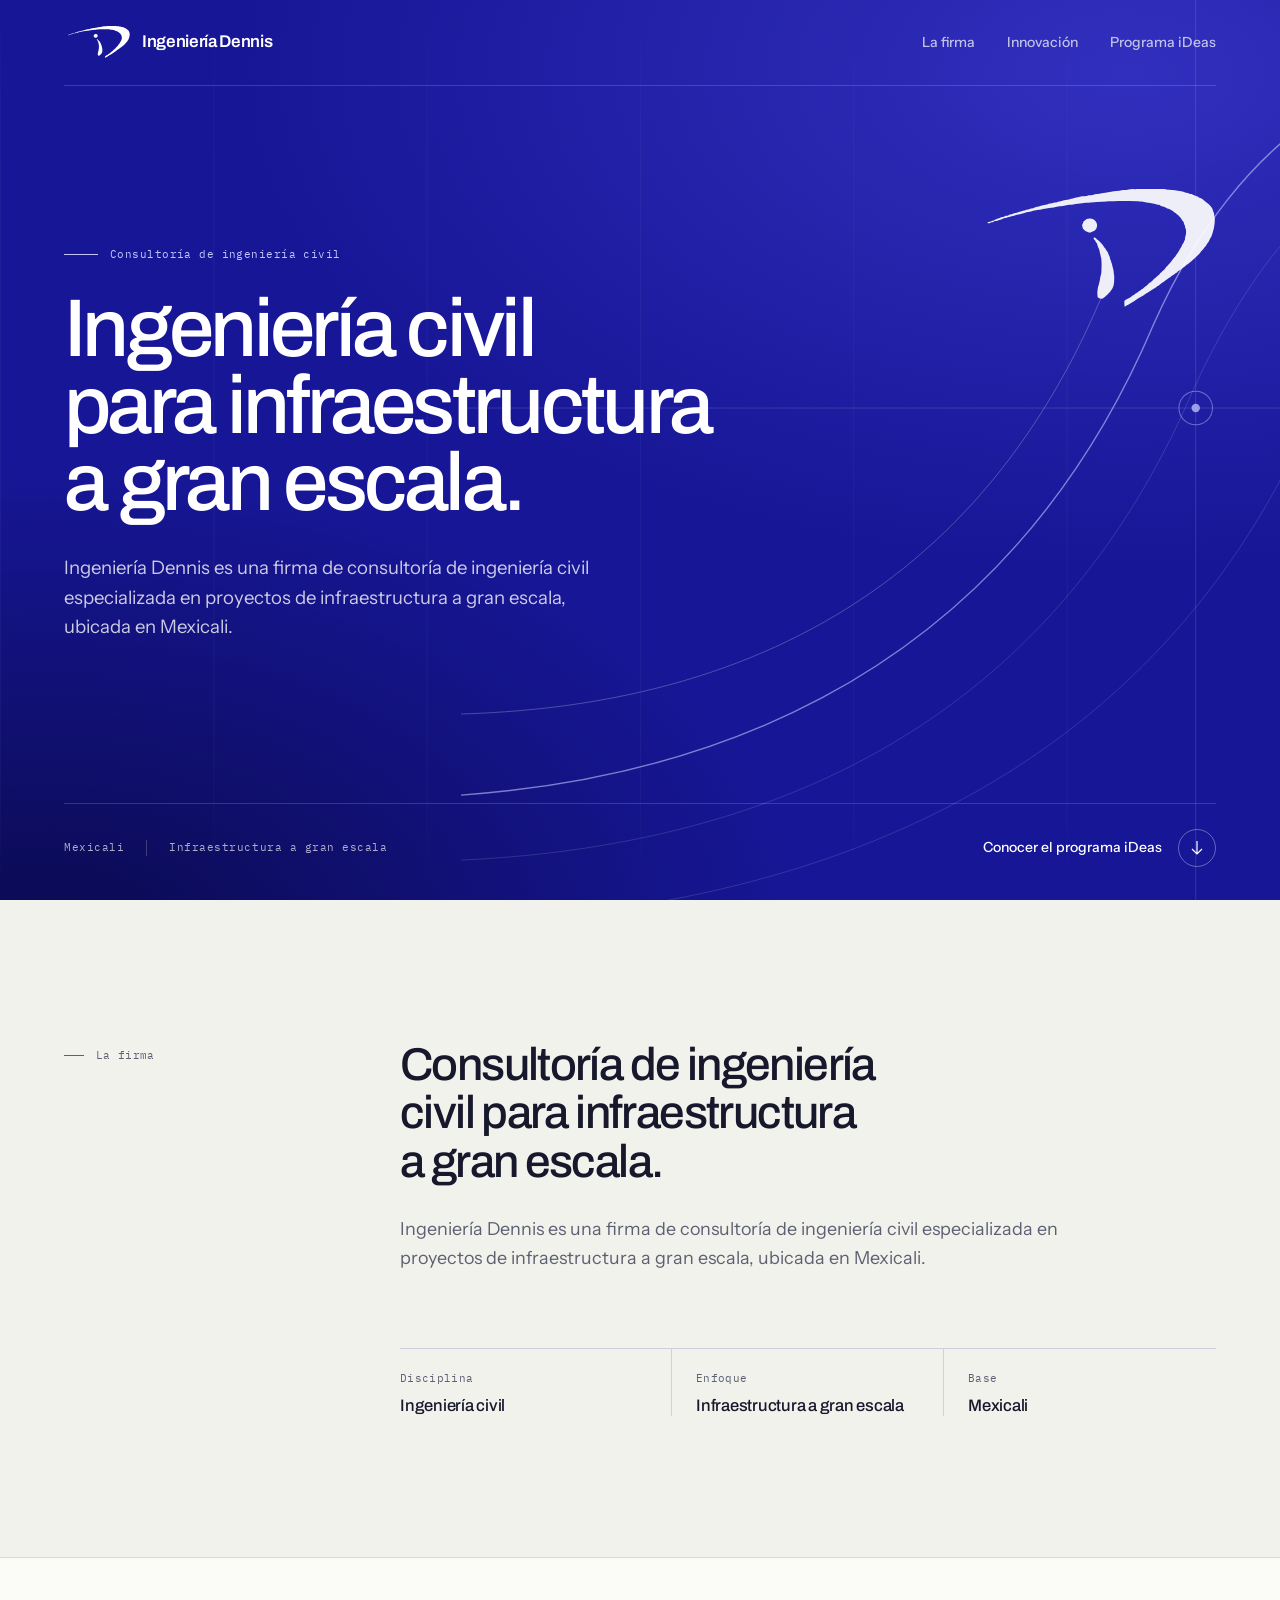
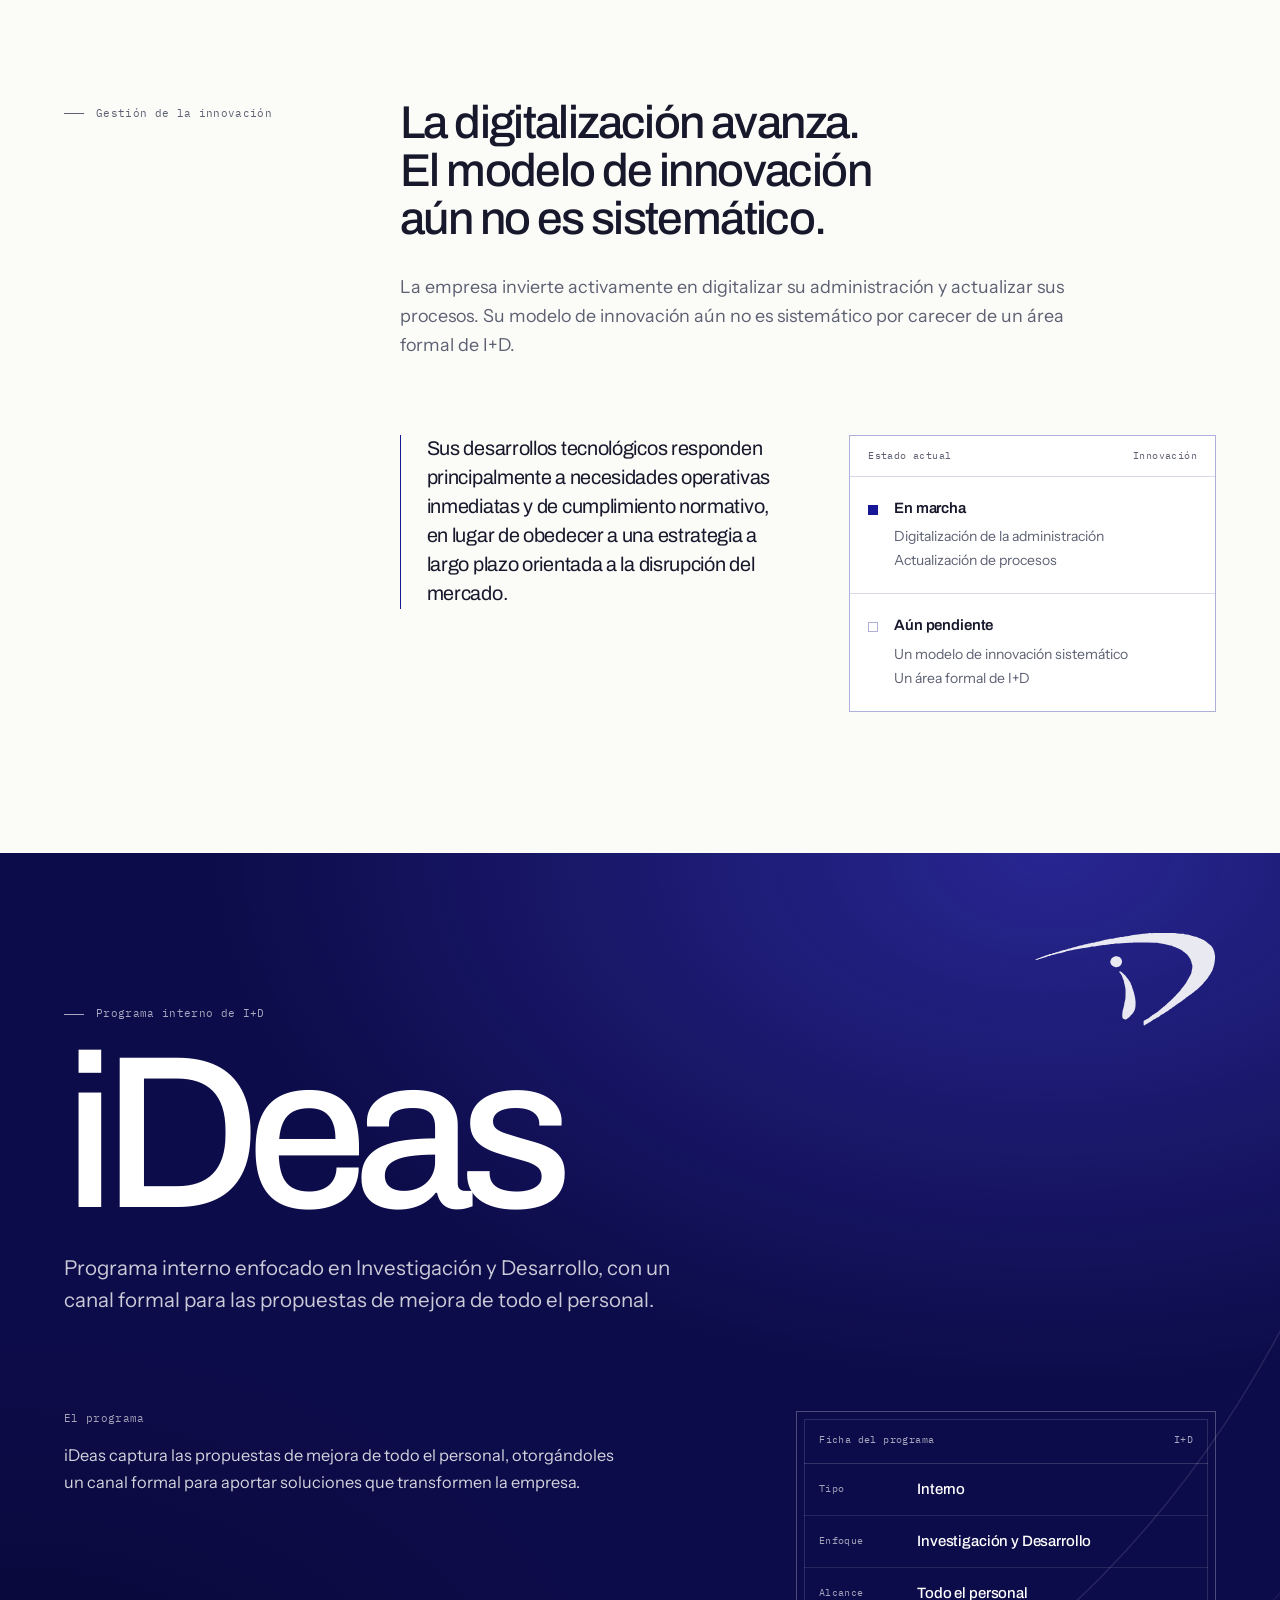
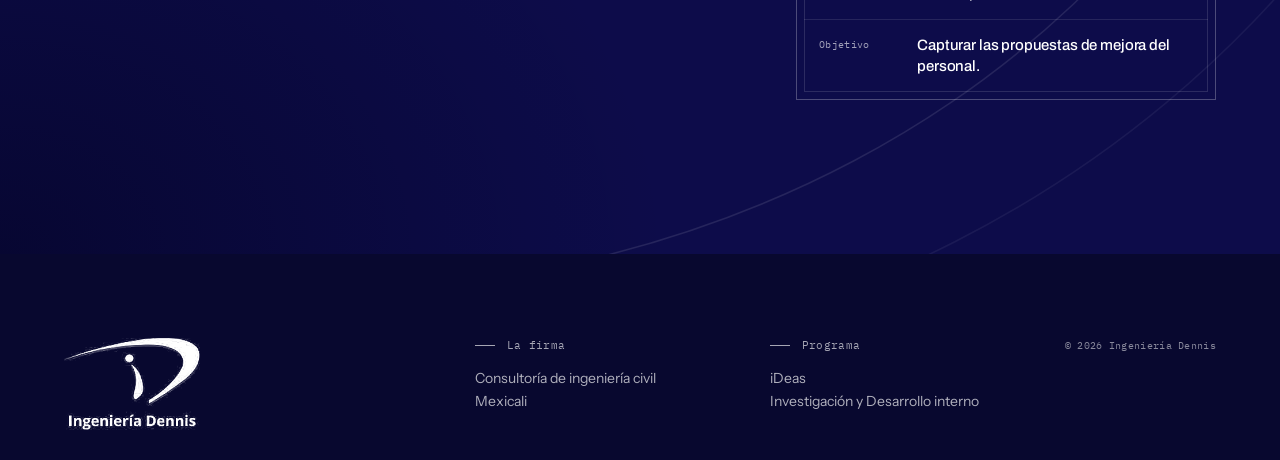
==== index.html @ c1231991 "Añadir metadatos para iOS y vista previa social" ====
<!DOCTYPE html>
<html lang="es" class="no-js">
<head>
  <meta charset="UTF-8">
  <meta name="viewport" content="width=device-width, initial-scale=1">
  <title>Ingeniería Dennis — Gestión de la innovación | Programa iDeas</title>
  <meta name="description" content="Ingeniería Dennis, firma de consultoría de ingeniería civil especializada en proyectos de infraestructura a gran escala en Mexicali. Conoce su diagnóstico de innovación y el programa interno de I+D iDeas.">
  <meta name="theme-color" content="#171696">
  <meta name="color-scheme" content="light">
  <meta name="apple-mobile-web-app-capable" content="yes">
  <meta name="apple-mobile-web-app-status-bar-style" content="default">
  <meta name="apple-mobile-web-app-title" content="Dennis iDeas">

  <link rel="manifest" href="manifest.webmanifest">
  <link rel="icon" href="favicon.ico" sizes="any">
  <link rel="icon" type="image/png" sizes="64x64" href="assets/favicon-64.png">
  <link rel="apple-touch-icon" href="assets/apple-touch-icon.png">

  <meta property="og:type" content="website">
  <meta property="og:title" content="Ingeniería Dennis — Programa iDeas">
  <meta property="og:description" content="Consultoría de ingeniería civil para infraestructura a gran escala. Un diagnóstico de innovación y el programa interno de I+D iDeas.">
  <meta property="og:image" content="assets/og-image.png">
  <meta property="og:image:width" content="1200">
  <meta property="og:image:height" content="630">
  <meta property="og:image:alt" content="Ingeniería Dennis, programa interno de I+D iDeas">
  <meta property="og:locale" content="es_MX">
  <meta name="twitter:card" content="summary_large_image">
  <meta name="twitter:title" content="Ingeniería Dennis — Programa iDeas">
  <meta name="twitter:description" content="Consultoría de ingeniería civil para infraestructura a gran escala. Un diagnóstico de innovación y el programa interno de I+D iDeas.">
  <meta name="twitter:image" content="assets/og-image.png">
  <meta name="twitter:image:alt" content="Ingeniería Dennis, programa interno de I+D iDeas">

  <link rel="preload" href="assets/fonts/archivo-latin.woff2" as="font" type="font/woff2" crossorigin>
  <link rel="preload" href="assets/fonts/instrument-sans-latin.woff2" as="font" type="font/woff2" crossorigin>
  <link rel="stylesheet" href="css/fonts.css">
  <link rel="stylesheet" href="css/styles.css">
  <script>document.documentElement.classList.remove('no-js');document.documentElement.classList.add('js');</script>
</head>
<body>
  <a class="skip-link" href="#contenido">Saltar al contenido</a>

  <main id="contenido">
    <section class="hero" id="inicio">
      <div class="hero-bg" aria-hidden="true">
        <div class="hero-grid"></div>
        <svg class="hero-arcs" viewBox="0 0 1000 900" fill="none" preserveAspectRatio="xMidYMid slice">
          <path class="arc arc--soft" d="M-140 840C240 860 540 740 690 410C780 200 920 100 1090 140"/>
          <path class="arc arc--soft" d="M-120 900C300 915 640 780 800 440C880 250 1000 170 1140 210"/>
          <path class="arc arc--main" d="M-160 780C230 800 520 660 660 330C740 150 880 50 1050 90"/>
          <path class="arc arc--mid" d="M-100 700C250 720 500 590 620 280"/>
          <line class="arc arc--soft" x1="700" y1="0" x2="700" y2="900"/>
          <line class="arc arc--soft" x1="0" y1="410" x2="1000" y2="410"/>
          <circle class="hero-node" cx="700" cy="410" r="4"/>
          <circle class="hero-node hero-node--ring" cx="700" cy="410" r="16"/>
        </svg>
        <img class="hero-mark" src="assets/logo-mark-white.svg" width="236" height="118" alt="">
      </div>

      <div class="hero-shell">
        <header class="site-header">
          <a class="brand" href="#inicio">
            <img class="brand-mark" src="assets/logo-mark-white.svg" width="236" height="118" alt="">
            <span class="brand-name">Ingeniería Dennis</span>
          </a>
          <nav class="site-nav" aria-label="Navegación principal">
            <a href="#firma">La firma</a>
            <a href="#innovacion">Innovación</a>
            <a href="#ideas">Programa iDeas</a>
          </nav>
        </header>

        <div class="hero-main">
          <div class="hero-copy">
            <p class="kicker">Consultoría de ingeniería civil</p>
            <h1 class="hero-title">
              <span>Ingeniería civil</span>
              <span>para infraestructura</span>
              <span>a gran escala.</span>
            </h1>
            <p class="hero-lead">Ingeniería Dennis es una firma de consultoría de ingeniería civil especializada en proyectos de infraestructura a gran escala, ubicada en Mexicali.</p>
          </div>
        </div>

        <div class="hero-foot">
          <div class="hero-meta">
            <span>Mexicali</span>
            <span>Infraestructura a gran escala</span>
          </div>
          <a class="hero-link" href="#ideas">
            <span>Conocer el programa iDeas</span>
            <span class="hero-link-icon" aria-hidden="true">
              <svg width="14" height="16" viewBox="0 0 14 16" fill="none">
                <path d="M7 1v13M2 9l5 5 5-5" stroke="currentColor" stroke-width="1.2"/>
              </svg>
            </span>
          </a>
        </div>
      </div>
    </section>

    <section class="section section--firma" id="firma">
      <div class="container section-grid">
        <div class="section-rail">
          <p class="label">La firma</p>
        </div>
        <div class="section-content">
          <h2 class="section-title reveal">Consultoría de ingeniería civil para infraestructura a gran escala.</h2>
          <p class="section-lede reveal">Ingeniería Dennis es una firma de consultoría de ingeniería civil especializada en proyectos de infraestructura a gran escala, ubicada en Mexicali.</p>
          <dl class="specs reveal">
            <div class="spec">
              <dt>Disciplina</dt>
              <dd>Ingeniería civil</dd>
            </div>
            <div class="spec">
              <dt>Enfoque</dt>
              <dd>Infraestructura a gran escala</dd>
            </div>
            <div class="spec">
              <dt>Base</dt>
              <dd>Mexicali</dd>
            </div>
          </dl>
        </div>
      </div>
    </section>

    <section class="section section--diagnostico" id="innovacion">
      <div class="container section-grid">
        <div class="section-rail">
          <p class="label">Gestión de la innovación</p>
        </div>
        <div class="section-content">
          <h2 class="section-title section-title--large reveal">La digitalización avanza. El modelo de innovación aún no es sistemático.</h2>
          <p class="section-lede reveal">La empresa invierte activamente en digitalizar su administración y actualizar sus procesos. Su modelo de innovación aún no es sistemático por carecer de un área formal de I+D.</p>

          <div class="diagnosis-grid">
            <div class="diagnosis-copy reveal">
              <p>Sus desarrollos tecnológicos responden principalmente a necesidades operativas inmediatas y de cumplimiento normativo, en lugar de obedecer a una estrategia a largo plazo orientada a la disrupción del mercado.</p>
            </div>

            <div class="status-board reveal">
              <div class="status-head">
                <span>Estado actual</span>
                <span>Innovación</span>
              </div>
              <div class="status-row status-row--active">
                <span class="status-icon" aria-hidden="true"></span>
                <div>
                  <p class="status-label">En marcha</p>
                  <ul>
                    <li>Digitalización de la administración</li>
                    <li>Actualización de procesos</li>
                  </ul>
                </div>
              </div>
              <div class="status-row">
                <span class="status-icon" aria-hidden="true"></span>
                <div>
                  <p class="status-label">Aún pendiente</p>
                  <ul>
                    <li>Un modelo de innovación sistemático</li>
                    <li>Un área formal de I+D</li>
                  </ul>
                </div>
              </div>
            </div>
          </div>
        </div>
      </div>
    </section>

    <section class="program" id="ideas">
      <svg class="program-arcs" viewBox="0 0 900 800" fill="none" aria-hidden="true" preserveAspectRatio="xMidYMid slice">
        <path d="M-120 760C220 780 520 650 660 320C740 140 880 40 1050 80" stroke="currentColor" stroke-opacity=".1"/>
        <path d="M-100 820C280 840 600 700 760 360C840 180 960 100 1100 140" stroke="currentColor" stroke-opacity=".06"/>
      </svg>
      <img class="program-mark" src="assets/logo-mark-white.svg" width="236" height="118" alt="" aria-hidden="true">

      <div class="container program-inner">
        <div class="program-head">
          <p class="label label--light">Programa interno de I+D</p>
          <h2 class="program-title reveal">iDeas</h2>
          <p class="program-lead reveal">Programa interno enfocado en Investigación y Desarrollo, con un canal formal para las propuestas de mejora de todo el personal.</p>
        </div>

        <div class="program-grid">
          <div class="program-copy reveal">
            <p class="program-kicker">El programa</p>
            <p>iDeas captura las propuestas de mejora de todo el personal, otorgándoles un canal formal para aportar soluciones que transformen la empresa.</p>
          </div>

          <div class="program-file reveal">
            <div class="file-head">
              <span>Ficha del programa</span>
              <span>I+D</span>
            </div>
            <dl>
              <div class="file-row">
                <dt>Tipo</dt>
                <dd>Interno</dd>
              </div>
              <div class="file-row">
                <dt>Enfoque</dt>
                <dd>Investigación y Desarrollo</dd>
              </div>
              <div class="file-row">
                <dt>Alcance</dt>
                <dd>Todo el personal</dd>
              </div>
              <div class="file-row">
                <dt>Objetivo</dt>
                <dd>Capturar las propuestas de mejora del personal.</dd>
              </div>
            </dl>
          </div>
        </div>
      </div>
    </section>
  </main>

  <footer class="site-footer">
    <div class="container footer-grid">
      <a class="footer-brand" href="#inicio" aria-label="Ingeniería Dennis, ir al inicio">
        <img src="assets/logo-full-white.png" width="236" height="160" alt="Ingeniería Dennis">
      </a>

      <div class="footer-block">
        <p class="label label--light">La firma</p>
        <p>Consultoría de ingeniería civil<br>Mexicali</p>
      </div>

      <div class="footer-block">
        <p class="label label--light">Programa</p>
        <p>iDeas<br>Investigación y Desarrollo interno</p>
      </div>

      <div class="footer-end">
        <button class="install-button" id="install-app" type="button" hidden>Instalar aplicación</button>
        <p class="copyright">© <span id="year">2026</span> Ingeniería Dennis</p>
      </div>
    </div>
  </footer>

  <div class="offline-badge" id="offline-badge" role="status" aria-live="polite" hidden>Sin conexión</div>

  <script src="js/main.js" defer></script>
</body>
</html>
---- css/fonts.css ----
﻿/* Tipografías locales — subconjuntos latin y latin-ext */
@font-face {
  font-family: "Archivo";
  font-style: normal;
  font-weight: 400 700;
  font-display: swap;
  src: url("../assets/fonts/archivo-latin-ext.woff2") format("woff2");
  unicode-range: U+0100-02BA, U+02BD-02C5, U+02C7-02CC, U+02CE-02D7, U+02DD-02FF, U+0304, U+0308, U+0329, U+1D00-1DBF, U+1E00-1E9F, U+1EF2-1EFF, U+2020, U+20A0-20AB, U+20AD-20C4, U+2113, U+2C60-2C7F, U+A720-A7FF;
}
@font-face {
  font-family: "Archivo";
  font-style: normal;
  font-weight: 400 700;
  font-display: swap;
  src: url("../assets/fonts/archivo-latin.woff2") format("woff2");
  unicode-range: U+0000-00FF, U+0131, U+0152-0153, U+02BB-02BC, U+02C6, U+02DA, U+02DC, U+0304, U+0308, U+0329, U+2000-206F, U+20AC, U+2122, U+2191, U+2193, U+2212, U+2215, U+FEFF, U+FFFD;
}
@font-face {
  font-family: "IBM Plex Mono";
  font-style: normal;
  font-weight: 400;
  font-display: swap;
  src: url("../assets/fonts/ibm-plex-mono-400-latin-ext.woff2") format("woff2");
  unicode-range: U+0100-02BA, U+02BD-02C5, U+02C7-02CC, U+02CE-02D7, U+02DD-02FF, U+0304, U+0308, U+0329, U+1D00-1DBF, U+1E00-1E9F, U+1EF2-1EFF, U+2020, U+20A0-20AB, U+20AD-20C4, U+2113, U+2C60-2C7F, U+A720-A7FF;
}
@font-face {
  font-family: "IBM Plex Mono";
  font-style: normal;
  font-weight: 400;
  font-display: swap;
  src: url("../assets/fonts/ibm-plex-mono-400-latin.woff2") format("woff2");
  unicode-range: U+0000-00FF, U+0131, U+0152-0153, U+02BB-02BC, U+02C6, U+02DA, U+02DC, U+0304, U+0308, U+0329, U+2000-206F, U+20AC, U+2122, U+2191, U+2193, U+2212, U+2215, U+FEFF, U+FFFD;
}
@font-face {
  font-family: "IBM Plex Mono";
  font-style: normal;
  font-weight: 500;
  font-display: swap;
  src: url("../assets/fonts/ibm-plex-mono-500-latin-ext.woff2") format("woff2");
  unicode-range: U+0100-02BA, U+02BD-02C5, U+02C7-02CC, U+02CE-02D7, U+02DD-02FF, U+0304, U+0308, U+0329, U+1D00-1DBF, U+1E00-1E9F, U+1EF2-1EFF, U+2020, U+20A0-20AB, U+20AD-20C4, U+2113, U+2C60-2C7F, U+A720-A7FF;
}
@font-face {
  font-family: "IBM Plex Mono";
  font-style: normal;
  font-weight: 500;
  font-display: swap;
  src: url("../assets/fonts/ibm-plex-mono-500-latin.woff2") format("woff2");
  unicode-range: U+0000-00FF, U+0131, U+0152-0153, U+02BB-02BC, U+02C6, U+02DA, U+02DC, U+0304, U+0308, U+0329, U+2000-206F, U+20AC, U+2122, U+2191, U+2193, U+2212, U+2215, U+FEFF, U+FFFD;
}
@font-face {
  font-family: "Instrument Sans";
  font-style: normal;
  font-weight: 400 600;
  font-display: swap;
  src: url("../assets/fonts/instrument-sans-latin-ext.woff2") format("woff2");
  unicode-range: U+0100-02BA, U+02BD-02C5, U+02C7-02CC, U+02CE-02D7, U+02DD-02FF, U+0304, U+0308, U+0329, U+1D00-1DBF, U+1E00-1E9F, U+1EF2-1EFF, U+2020, U+20A0-20AB, U+20AD-20C4, U+2113, U+2C60-2C7F, U+A720-A7FF;
}
@font-face {
  font-family: "Instrument Sans";
  font-style: normal;
  font-weight: 400 600;
  font-display: swap;
  src: url("../assets/fonts/instrument-sans-latin.woff2") format("woff2");
  unicode-range: U+0000-00FF, U+0131, U+0152-0153, U+02BB-02BC, U+02C6, U+02DA, U+02DC, U+0304, U+0308, U+0329, U+2000-206F, U+20AC, U+2122, U+2191, U+2193, U+2212, U+2215, U+FEFF, U+FFFD;
}
---- css/styles.css ----
/* =========================================================
   Ingeniería Dennis — Programa iDeas
   Identidad: azul ultramar del logotipo (#171696)
   Tipografía: Archivo / Instrument Sans / IBM Plex Mono
   ========================================================= */

:root {
  --brand: #171696;
  --brand-deep: #0d0c4a;
  --brand-ink: #08082f;
  --brand-soft: #c3c5ff;
  --paper: #f2f2ec;
  --paper-light: #fbfbf7;
  --ink: #17182c;
  --steel: #5d6072;
  --line: rgba(23, 22, 150, 0.16);
  --line-strong: rgba(23, 22, 150, 0.34);
  --white: #ffffff;

  --font-display: "Archivo", "Helvetica Neue", sans-serif;
  --font-body: "Instrument Sans", "Segoe UI", sans-serif;
  --font-mono: "IBM Plex Mono", "Courier New", monospace;

  --max: 1320px;
  --gutter: clamp(20px, 5vw, 72px);
  --ease: cubic-bezier(0.22, 0.61, 0.36, 1);
}

*,
*::before,
*::after {
  box-sizing: border-box;
}

html {
  scroll-behavior: smooth;
  scroll-padding-top: 24px;
  -webkit-text-size-adjust: 100%;
}

body {
  margin: 0;
  min-width: 320px;
  background: var(--paper);
  color: var(--ink);
  font-family: var(--font-body);
  font-size: 17px;
  line-height: 1.55;
  -webkit-font-smoothing: antialiased;
  text-rendering: optimizeLegibility;
}

img,
svg {
  display: block;
  max-width: 100%;
}

a {
  color: inherit;
}

button {
  font: inherit;
}

h1,
h2,
p,
dl,
dd {
  margin: 0;
}

ul {
  margin: 0;
  padding: 0;
  list-style: none;
}

::selection {
  background: var(--brand);
  color: var(--white);
}

:focus-visible {
  outline: 2px solid var(--brand);
  outline-offset: 4px;
}

.hero :focus-visible,
.program :focus-visible,
.site-footer :focus-visible {
  outline-color: var(--white);
}

[hidden] {
  display: none !important;
}

.skip-link {
  position: fixed;
  top: 16px;
  left: 16px;
  z-index: 100;
  padding: 12px 18px;
  background: var(--white);
  color: var(--brand);
  font-weight: 600;
  text-decoration: none;
  transform: translateY(-180%);
  transition: transform 0.25s var(--ease);
}

.skip-link:focus {
  transform: translateY(0);
}

.container {
  width: 100%;
  max-width: var(--max);
  margin-inline: auto;
  padding-inline: var(--gutter);
}

/* ---------------------------------------------------------
   Etiquetas y tipos compartidos
   --------------------------------------------------------- */

.label {
  display: flex;
  align-items: center;
  gap: 12px;
  font-family: var(--font-mono);
  font-size: 11px;
  font-weight: 400;
  letter-spacing: 0.03em;
  line-height: 1.4;
  color: var(--steel);
}

.label::before {
  content: "";
  flex: none;
  width: 20px;
  height: 1px;
  background: currentColor;
}

.label--light {
  color: rgba(255, 255, 255, 0.64);
}

/* ---------------------------------------------------------
   Hero
   --------------------------------------------------------- */

.hero {
  position: relative;
  isolation: isolate;
  display: flex;
  flex-direction: column;
  min-height: 100vh;
  min-height: 100svh;
  overflow: hidden;
  background: var(--brand);
  color: var(--white);
}

.hero-bg {
  position: absolute;
  inset: 0;
  z-index: 0;
  pointer-events: none;
}

.hero-bg::before {
  content: "";
  position: absolute;
  inset: 0;
  background:
    radial-gradient(120% 95% at 88% 8%, rgba(92, 89, 255, 0.38), transparent 58%),
    radial-gradient(95% 85% at 4% 105%, rgba(2, 2, 36, 0.62), transparent 62%);
}

.hero-grid {
  position: absolute;
  inset: 0;
  background-image: linear-gradient(90deg, rgba(255, 255, 255, 0.055) 1px, transparent 1px);
  background-size: calc(100% / 6) 100%;
  opacity: 0.75;
  -webkit-mask-image: linear-gradient(to bottom, transparent 0%, #000 18%, #000 84%, transparent 100%);
  mask-image: linear-gradient(to bottom, transparent 0%, #000 18%, #000 84%, transparent 100%);
}

.hero-arcs {
  position: absolute;
  top: 0;
  right: -18%;
  width: 82%;
  height: 100%;
  color: var(--white);
}

.arc {
  stroke: currentColor;
  stroke-width: 1;
  vector-effect: non-scaling-stroke;
}

.arc--soft {
  stroke-opacity: 0.13;
}

.arc--mid {
  stroke-opacity: 0.24;
}

.arc--main {
  stroke: var(--brand-soft);
  stroke-width: 1.4;
  stroke-opacity: 0.6;
  stroke-dasharray: 2200;
  stroke-dashoffset: 2200;
  animation: arc-draw 2.6s var(--ease) 0.25s forwards;
}

.hero-node {
  fill: var(--brand-soft);
  fill-opacity: 0.75;
}

.hero-node--ring {
  fill: none;
  stroke: var(--brand-soft);
  stroke-opacity: 0.45;
  stroke-width: 1;
}

.hero-mark {
  position: absolute;
  top: 21%;
  right: 5vw;
  width: clamp(180px, 19vw, 290px);
  height: auto;
  opacity: 0.92;
}

.hero-shell {
  position: relative;
  z-index: 2;
  display: flex;
  flex: 1;
  flex-direction: column;
  width: 100%;
  max-width: var(--max);
  margin-inline: auto;
  padding-inline: var(--gutter);
}

.site-header {
  display: flex;
  align-items: center;
  justify-content: space-between;
  gap: 28px;
  padding-block: 26px;
  border-bottom: 1px solid rgba(255, 255, 255, 0.16);
}

.brand {
  display: inline-flex;
  align-items: center;
  gap: 12px;
  color: var(--white);
  text-decoration: none;
}

.brand-mark {
  width: auto;
  height: 33px;
}

.brand-name {
  font-family: var(--font-display);
  font-size: 17px;
  font-weight: 600;
  letter-spacing: -0.02em;
  white-space: nowrap;
}

.site-nav {
  display: flex;
  align-items: center;
  gap: clamp(16px, 2.5vw, 36px);
}

.site-nav a {
  position: relative;
  padding-block: 4px;
  color: rgba(255, 255, 255, 0.7);
  font-size: 14px;
  font-weight: 500;
  text-decoration: none;
  transition: color 0.4s var(--ease);
}

.site-nav a::after {
  content: "";
  position: absolute;
  right: 0;
  bottom: 0;
  left: 0;
  height: 1px;
  background: var(--white);
  transform: scaleX(0);
  transform-origin: left;
  transition: transform 0.5s var(--ease);
}

.site-nav a:hover {
  color: var(--white);
}

.site-nav a:hover::after {
  transform: scaleX(1);
}

.hero-main {
  display: flex;
  flex: 1;
  align-items: center;
  padding-block: clamp(56px, 10vh, 128px);
}

.hero-copy {
  width: 100%;
  max-width: 1080px;
}

.kicker {
  display: flex;
  align-items: center;
  gap: 12px;
  margin-bottom: 28px;
  color: var(--brand-soft);
  font-family: var(--font-mono);
  font-size: 11px;
  letter-spacing: 0.04em;
  line-height: 1.4;
}

.kicker::before {
  content: "";
  flex: none;
  width: 34px;
  height: 1px;
  background: currentColor;
}

.hero-title {
  max-width: 1080px;
  font-family: var(--font-display);
  font-size: clamp(2.9rem, 6.4vw, 6.2rem);
  font-weight: 500;
  letter-spacing: -0.045em;
  line-height: 0.94;
  color: var(--white);
}

.hero-title span {
  display: block;
}

.hero-lead {
  max-width: 46ch;
  margin-top: clamp(24px, 3.5vh, 38px);
  color: rgba(255, 255, 255, 0.78);
  font-size: clamp(1.03rem, 1.45vw, 1.2rem);
  line-height: 1.6;
}

.hero-foot {
  display: flex;
  align-items: center;
  justify-content: space-between;
  gap: 32px;
  padding-block: 22px 30px;
  border-top: 1px solid rgba(255, 255, 255, 0.16);
}

.hero-meta {
  display: flex;
  flex-wrap: wrap;
  gap: 0;
  color: rgba(255, 255, 255, 0.66);
  font-family: var(--font-mono);
  font-size: 10.5px;
  letter-spacing: 0.05em;
  line-height: 1.5;
}

.hero-meta span + span {
  margin-left: 22px;
  padding-left: 22px;
  border-left: 1px solid rgba(255, 255, 255, 0.2);
}

.hero-link {
  display: inline-flex;
  flex: none;
  align-items: center;
  gap: 16px;
  min-height: 44px;
  color: var(--white);
  font-size: 14px;
  font-weight: 500;
  text-decoration: none;
}

.hero-link-icon {
  display: grid;
  place-items: center;
  width: 38px;
  height: 38px;
  border: 1px solid rgba(255, 255, 255, 0.34);
  border-radius: 50%;
  transition:
    transform 0.5s var(--ease),
    background-color 0.5s var(--ease),
    color 0.5s var(--ease),
    border-color 0.5s var(--ease);
}

.hero-link:hover .hero-link-icon {
  transform: translateY(3px);
  border-color: var(--white);
  background: var(--white);
  color: var(--brand);
}

/* Entrada orquestada del hero */

.js .kicker {
  opacity: 0;
  animation: intro-rise 0.9s var(--ease) 0.05s forwards;
}

.js .hero-title span {
  opacity: 0;
  transform: translateY(28px);
  animation: intro-rise 1.05s var(--ease) forwards;
}

.js .hero-title span:nth-child(1) {
  animation-delay: 0.12s;
}

.js .hero-title span:nth-child(2) {
  animation-delay: 0.2s;
}

.js .hero-title span:nth-child(3) {
  animation-delay: 0.28s;
}

.js .hero-lead {
  opacity: 0;
  animation: intro-rise 1s var(--ease) 0.52s forwards;
}

.js .hero-foot {
  opacity: 0;
  animation: intro-rise 1s var(--ease) 0.68s forwards;
}

.js .hero-mark {
  opacity: 0;
  animation: mark-in 1.7s var(--ease) 0.3s forwards;
}

@keyframes intro-rise {
  to {
    opacity: 1;
    transform: translateY(0);
  }
}

@keyframes mark-in {
  from {
    opacity: 0;
    transform: scale(0.985);
  }
  to {
    opacity: 0.92;
    transform: scale(1);
  }
}

@keyframes arc-draw {
  to {
    stroke-dashoffset: 0;
  }
}

/* ---------------------------------------------------------
   Secciones editoriales
   --------------------------------------------------------- */

.section {
  position: relative;
  padding-block: clamp(84px, 11vw, 152px);
}

.section--firma {
  background: var(--paper);
}

.section--diagnostico {
  background: var(--paper-light);
  border-top: 1px solid var(--line);
}

.section-grid {
  display: grid;
  grid-template-columns: minmax(140px, 3fr) minmax(0, 9fr);
  align-items: start;
  gap: clamp(24px, 5vw, 80px);
}

.section-rail {
  padding-top: 7px;
}

.section-title {
  max-width: 22ch;
  font-family: var(--font-display);
  font-size: clamp(2rem, 3.6vw, 3.55rem);
  font-weight: 500;
  letter-spacing: -0.035em;
  line-height: 1.05;
  text-wrap: balance;
}

.section-title--large {
  max-width: 23ch;
}

.section-lede {
  max-width: 56ch;
  margin-top: 28px;
  color: var(--steel);
  font-size: clamp(1.05rem, 1.4vw, 1.22rem);
  line-height: 1.62;
}

.specs {
  display: grid;
  grid-template-columns: repeat(3, minmax(0, 1fr));
  margin-top: clamp(44px, 6vw, 76px);
  border-top: 1px solid var(--line);
}

.spec {
  min-width: 0;
  padding: 22px 24px 0 0;
  border-right: 1px solid var(--line);
}

.spec + .spec {
  padding-left: 24px;
}

.spec:last-child {
  padding-right: 0;
  border-right: 0;
}

.spec dt {
  margin-bottom: 8px;
  color: var(--steel);
  font-family: var(--font-mono);
  font-size: 10.5px;
  letter-spacing: 0.03em;
  line-height: 1.4;
}

.spec dd {
  font-family: var(--font-display);
  font-size: clamp(1rem, 1.3vw, 1.14rem);
  font-weight: 500;
  letter-spacing: -0.015em;
  line-height: 1.35;
}

/* Diagnóstico */

.diagnosis-grid {
  display: grid;
  grid-template-columns: minmax(0, 1.05fr) minmax(0, 1fr);
  align-items: start;
  gap: clamp(28px, 5vw, 64px);
  margin-top: clamp(44px, 6vw, 76px);
}

.diagnosis-copy {
  padding-left: clamp(18px, 2vw, 28px);
  border-left: 1px solid var(--brand);
}

.diagnosis-copy p {
  max-width: 46ch;
  font-family: var(--font-display);
  font-size: clamp(1.15rem, 1.55vw, 1.4rem);
  font-weight: 400;
  letter-spacing: -0.015em;
  line-height: 1.46;
}

.status-board {
  border: 1px solid var(--line-strong);
  background: var(--white);
}

.status-head {
  display: flex;
  justify-content: space-between;
  gap: 16px;
  padding: 13px 18px;
  border-bottom: 1px solid var(--line);
  color: var(--steel);
  font-family: var(--font-mono);
  font-size: 10px;
  letter-spacing: 0.04em;
  line-height: 1.4;
}

.status-row {
  display: flex;
  gap: 16px;
  padding: 22px 18px;
  border-bottom: 1px solid var(--line);
}

.status-row:last-child {
  border-bottom: 0;
}

.status-icon {
  flex: none;
  width: 10px;
  height: 10px;
  margin-top: 6px;
  border: 1px solid var(--line-strong);
}

.status-row--active .status-icon {
  border-color: var(--brand);
  background: var(--brand);
}

.status-label {
  margin-bottom: 8px;
  font-family: var(--font-display);
  font-size: 15px;
  font-weight: 600;
  letter-spacing: -0.01em;
  line-height: 1.3;
}

.status-row ul {
  color: var(--steel);
  font-size: 14px;
  line-height: 1.5;
}

.status-row li + li {
  margin-top: 3px;
}

/* ---------------------------------------------------------
   Programa iDeas
   --------------------------------------------------------- */

.program {
  position: relative;
  isolation: isolate;
  overflow: hidden;
  padding-block: clamp(88px, 12vw, 160px);
  background: var(--brand-deep);
  color: var(--white);
}

.program::before {
  content: "";
  position: absolute;
  inset: 0;
  z-index: 0;
  background:
    radial-gradient(105% 85% at 82% 0%, rgba(74, 71, 236, 0.44), transparent 62%),
    radial-gradient(80% 80% at 0% 100%, rgba(1, 1, 26, 0.5), transparent 65%);
  pointer-events: none;
}

.program-arcs {
  position: absolute;
  top: -10%;
  right: -18%;
  z-index: 0;
  width: 78%;
  height: 120%;
  color: var(--white);
  pointer-events: none;
}

.program-mark {
  position: absolute;
  top: 8%;
  right: 5vw;
  z-index: 1;
  width: clamp(120px, 15vw, 220px);
  height: auto;
  opacity: 0.9;
}

.program-inner {
  position: relative;
  z-index: 2;
}

.program-head {
  max-width: 100%;
}

.program-title {
  margin-top: 26px;
  font-family: var(--font-display);
  font-size: clamp(6rem, 17vw, 14rem);
  font-weight: 500;
  letter-spacing: -0.065em;
  line-height: 0.8;
}

.program-lead {
  max-width: 46ch;
  margin-top: 30px;
  color: rgba(255, 255, 255, 0.78);
  font-size: clamp(1.08rem, 1.6vw, 1.35rem);
  line-height: 1.55;
}

.program-grid {
  display: grid;
  grid-template-columns: minmax(0, 1.2fr) minmax(320px, 0.8fr);
  align-items: start;
  gap: clamp(40px, 8vw, 120px);
  margin-top: clamp(56px, 8vw, 96px);
}

.program-kicker {
  margin-bottom: 16px;
  color: rgba(255, 255, 255, 0.62);
  font-family: var(--font-mono);
  font-size: 10.5px;
  letter-spacing: 0.03em;
  line-height: 1.4;
}

.program-copy p:last-child {
  max-width: 52ch;
  color: rgba(255, 255, 255, 0.82);
  font-size: clamp(1.02rem, 1.25vw, 1.14rem);
  line-height: 1.65;
}

.program-file {
  position: relative;
  padding: 7px;
  border: 1px solid rgba(255, 255, 255, 0.26);
}

.program-file::after {
  content: "";
  position: absolute;
  inset: 7px;
  border: 1px solid rgba(255, 255, 255, 0.13);
  pointer-events: none;
}

.file-head {
  position: relative;
  z-index: 1;
  display: flex;
  justify-content: space-between;
  gap: 16px;
  padding: 14px 15px 16px;
  border-bottom: 1px solid rgba(255, 255, 255, 0.16);
  color: rgba(255, 255, 255, 0.64);
  font-family: var(--font-mono);
  font-size: 10px;
  letter-spacing: 0.04em;
  line-height: 1.4;
}

.file-row {
  position: relative;
  z-index: 1;
  display: grid;
  grid-template-columns: 82px minmax(0, 1fr);
  gap: 16px;
  padding: 15px;
  border-bottom: 1px solid rgba(255, 255, 255, 0.1);
}

.file-row:last-child {
  border-bottom: 0;
}

.file-row dt {
  padding-top: 3px;
  color: rgba(255, 255, 255, 0.62);
  font-family: var(--font-mono);
  font-size: 10px;
  letter-spacing: 0.03em;
  line-height: 1.4;
}

.file-row dd {
  font-family: var(--font-display);
  font-size: 15px;
  font-weight: 500;
  letter-spacing: -0.01em;
  line-height: 1.4;
}

/* ---------------------------------------------------------
   Footer
   --------------------------------------------------------- */

.site-footer {
  padding-block: clamp(56px, 7vw, 84px) 30px;
  background: var(--brand-ink);
  color: var(--white);
}

.footer-grid {
  display: grid;
  grid-template-columns: 1.5fr 1fr 1fr auto;
  align-items: start;
  gap: clamp(32px, 5vw, 64px);
}

.footer-brand img {
  width: auto;
  height: 92px;
}

.footer-block .label {
  margin-bottom: 14px;
}

.footer-block p:last-child {
  color: rgba(255, 255, 255, 0.68);
  font-size: 14px;
  line-height: 1.6;
}

.footer-end {
  display: flex;
  flex-direction: column;
  align-items: flex-end;
  gap: 18px;
  text-align: right;
}

.install-button {
  min-height: 44px;
  padding: 10px 18px;
  border: 1px solid rgba(255, 255, 255, 0.3);
  border-radius: 999px;
  background: transparent;
  color: var(--white);
  font-family: var(--font-body);
  font-size: 12.5px;
  font-weight: 500;
  cursor: pointer;
  transition:
    background-color 0.4s var(--ease),
    color 0.4s var(--ease),
    border-color 0.4s var(--ease);
}

.install-button:hover {
  border-color: var(--white);
  background: var(--white);
  color: var(--brand);
}

.copyright {
  color: rgba(255, 255, 255, 0.52);
  font-family: var(--font-mono);
  font-size: 10px;
  letter-spacing: 0.03em;
  line-height: 1.5;
  white-space: nowrap;
}

/* ---------------------------------------------------------
   Estado fuera de línea
   --------------------------------------------------------- */

.offline-badge {
  position: fixed;
  bottom: 22px;
  left: 50%;
  z-index: 60;
  padding: 9px 15px;
  border: 1px solid rgba(255, 255, 255, 0.2);
  border-radius: 999px;
  background: var(--ink);
  color: var(--white);
  font-family: var(--font-mono);
  font-size: 10.5px;
  letter-spacing: 0.03em;
  line-height: 1.4;
  box-shadow: 0 12px 34px rgba(0, 0, 0, 0.22);
  transform: translateX(-50%);
}

/* ---------------------------------------------------------
   Revelado al hacer scroll
   --------------------------------------------------------- */

.js .reveal {
  opacity: 0;
  transform: translateY(20px);
  transition:
    opacity 0.9s var(--ease),
    transform 0.9s var(--ease);
}

.js .reveal.is-visible {
  opacity: 1;
  transform: translateY(0);
}

/* ---------------------------------------------------------
   Adaptación
   --------------------------------------------------------- */

@media (max-width: 1100px) {
  .hero-mark {
    display: none;
  }

  .hero-copy {
    max-width: 100%;
  }
}

@media (max-width: 980px) {
  .section-grid {
    grid-template-columns: minmax(0, 1fr);
    gap: 20px;
  }

  .section-rail {
    padding-top: 0;
  }

  .section-title,
  .section-title--large {
    max-width: 26ch;
  }

  .diagnosis-grid {
    grid-template-columns: minmax(0, 1fr);
  }

  .diagnosis-copy {
    padding-left: 0;
    padding-top: 18px;
    border-top: 1px solid var(--brand);
    border-left: 0;
  }

  .program-grid {
    grid-template-columns: minmax(0, 1fr);
  }

  .footer-grid {
    grid-template-columns: 1fr 1fr;
  }

  .footer-brand {
    grid-column: 1 / -1;
  }

  .footer-end {
    grid-column: 1 / -1;
    flex-direction: row;
    align-items: center;
    justify-content: space-between;
    text-align: left;
  }
}

@media (max-width: 760px) {
  .site-header {
    flex-wrap: wrap;
    gap: 16px;
    padding-block: 18px 0;
    border-bottom: 0;
  }

  .brand-mark {
    height: 29px;
  }

  .brand-name {
    font-size: 15.5px;
  }

  .site-nav {
    width: 100%;
    justify-content: space-between;
    padding-block: 4px 8px;
    border-top: 1px solid rgba(255, 255, 255, 0.14);
  }

  .site-nav a {
    display: inline-flex;
    align-items: center;
    min-height: 44px;
    font-size: 13px;
  }

  .hero-main {
    padding-block: clamp(46px, 9vh, 88px);
  }

  .hero-title {
    font-size: clamp(2.65rem, 8.6vw, 4.4rem);
  }

  .hero-lead {
    font-size: 16px;
  }

  .hero-foot {
    flex-direction: column;
    align-items: flex-start;
    gap: 20px;
  }

  .hero-meta {
    font-size: 10px;
  }

  .hero-link {
    font-size: 13.5px;
  }

  .specs {
    grid-template-columns: minmax(0, 1fr);
  }

  .spec {
    padding: 18px 0;
    border-right: 0;
    border-bottom: 1px solid var(--line);
  }

  .spec + .spec {
    padding-left: 0;
  }

  .spec:last-child {
    border-bottom: 0;
  }

  .program-mark {
    display: none;
  }

  .program-title {
    font-size: clamp(5.5rem, 25vw, 9rem);
  }

  .program-file {
    max-width: 520px;
  }

  .footer-grid {
    grid-template-columns: minmax(0, 1fr);
    gap: 32px;
  }

  .footer-brand,
  .footer-end {
    grid-column: auto;
  }

  .footer-end {
    flex-direction: column;
    align-items: flex-start;
  }

  .footer-brand img {
    height: 62px;
  }
}

@media (max-width: 440px) {
  body {
    font-size: 16px;
  }

  .kicker {
    font-size: 10px;
    letter-spacing: 0.03em;
  }

  .hero-title {
    font-size: 2.55rem;
    letter-spacing: -0.04em;
  }

  .hero-meta span + span {
    margin-left: 14px;
    padding-left: 14px;
  }

  .hero-foot {
    padding-block: 18px 24px;
  }

  .status-head {
    padding-inline: 14px;
  }

  .status-row {
    padding: 18px 14px;
  }

  .program {
    padding-block: 76px;
  }

  .program-title {
    font-size: 5.2rem;
  }

  .file-row {
    grid-template-columns: 70px minmax(0, 1fr);
    gap: 12px;
  }

  .copyright {
    white-space: normal;
  }
}

/* ---------------------------------------------------------
   Accesibilidad de movimiento
   --------------------------------------------------------- */

@media (prefers-reduced-motion: reduce) {
  html {
    scroll-behavior: auto;
  }

  *,
  *::before,
  *::after {
    animation-duration: 0.001ms !important;
    animation-iteration-count: 1 !important;
    transition-duration: 0.001ms !important;
  }

  .js .kicker,
  .js .hero-title span,
  .js .hero-lead,
  .js .hero-foot,
  .js .hero-mark {
    opacity: 1;
    transform: none;
  }

  .arc--main {
    stroke-dashoffset: 0;
  }

  .js .reveal {
    opacity: 1;
    transform: none;
  }
}
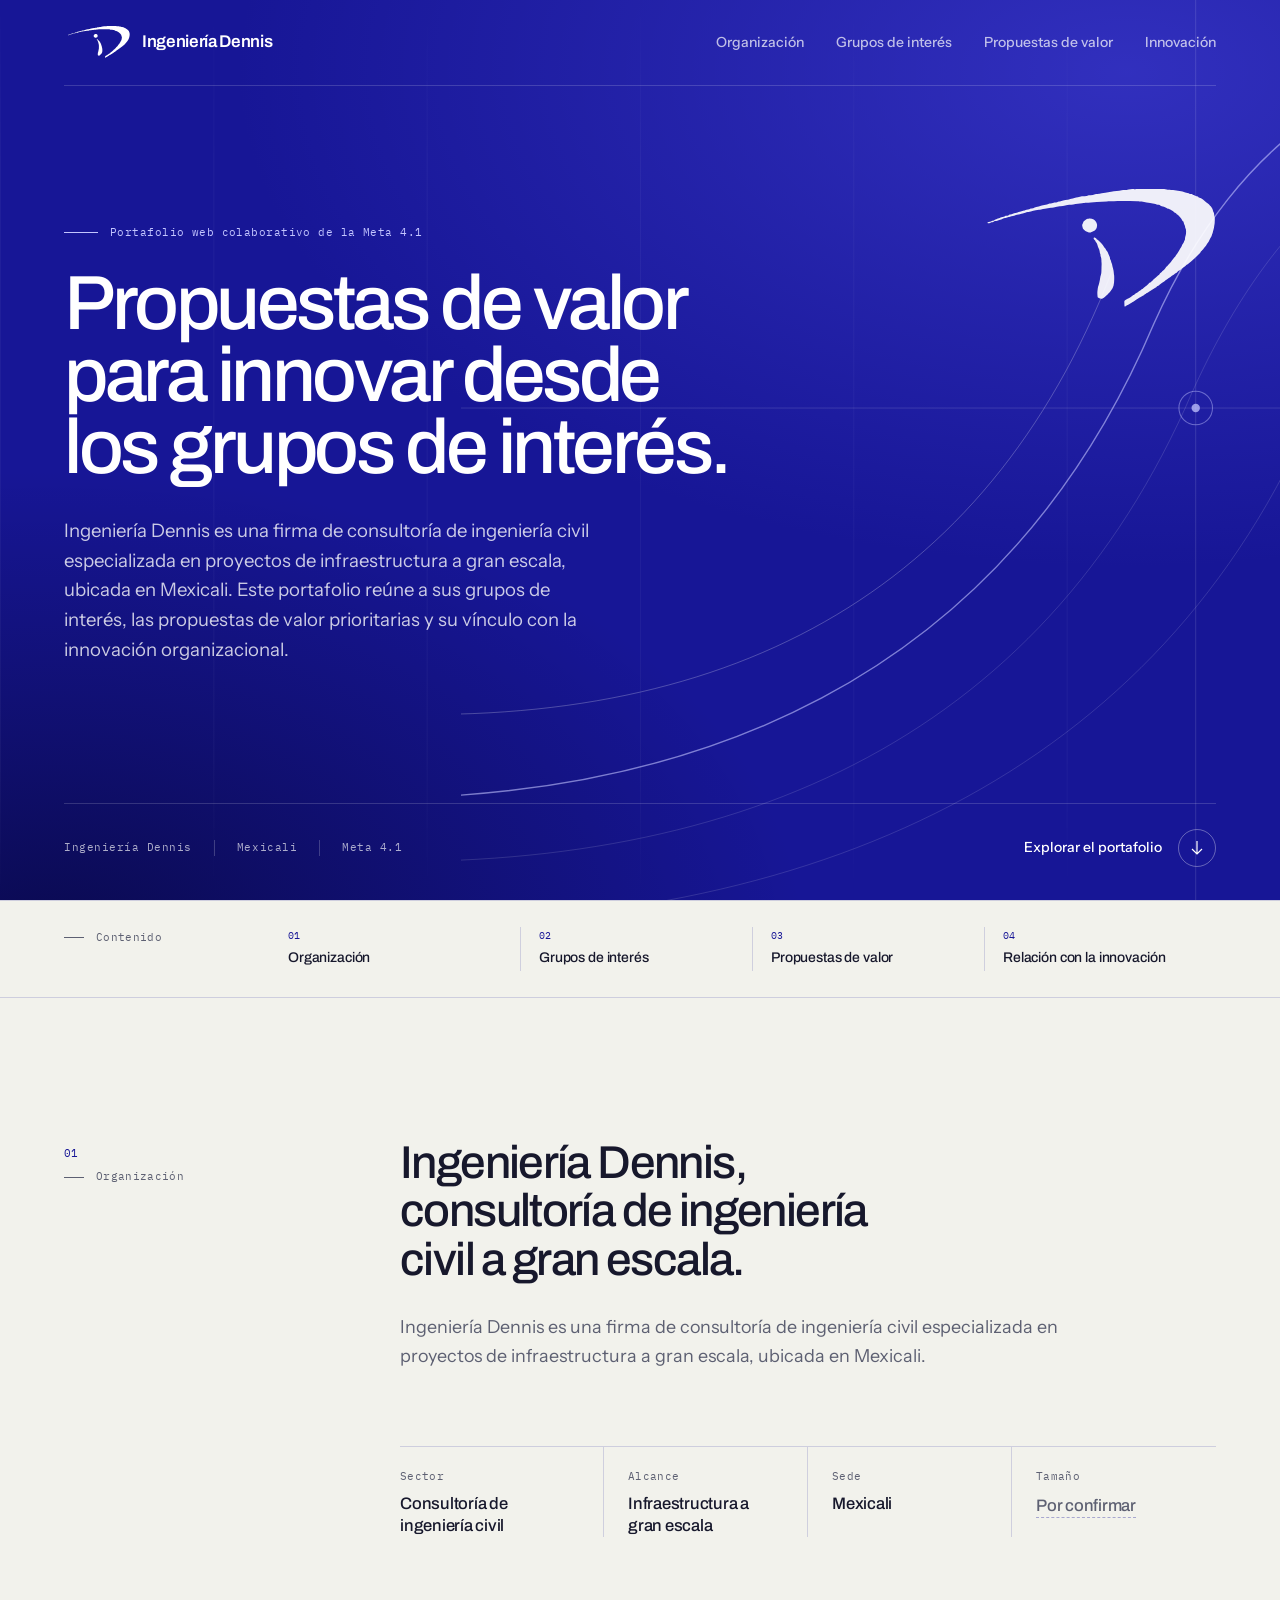
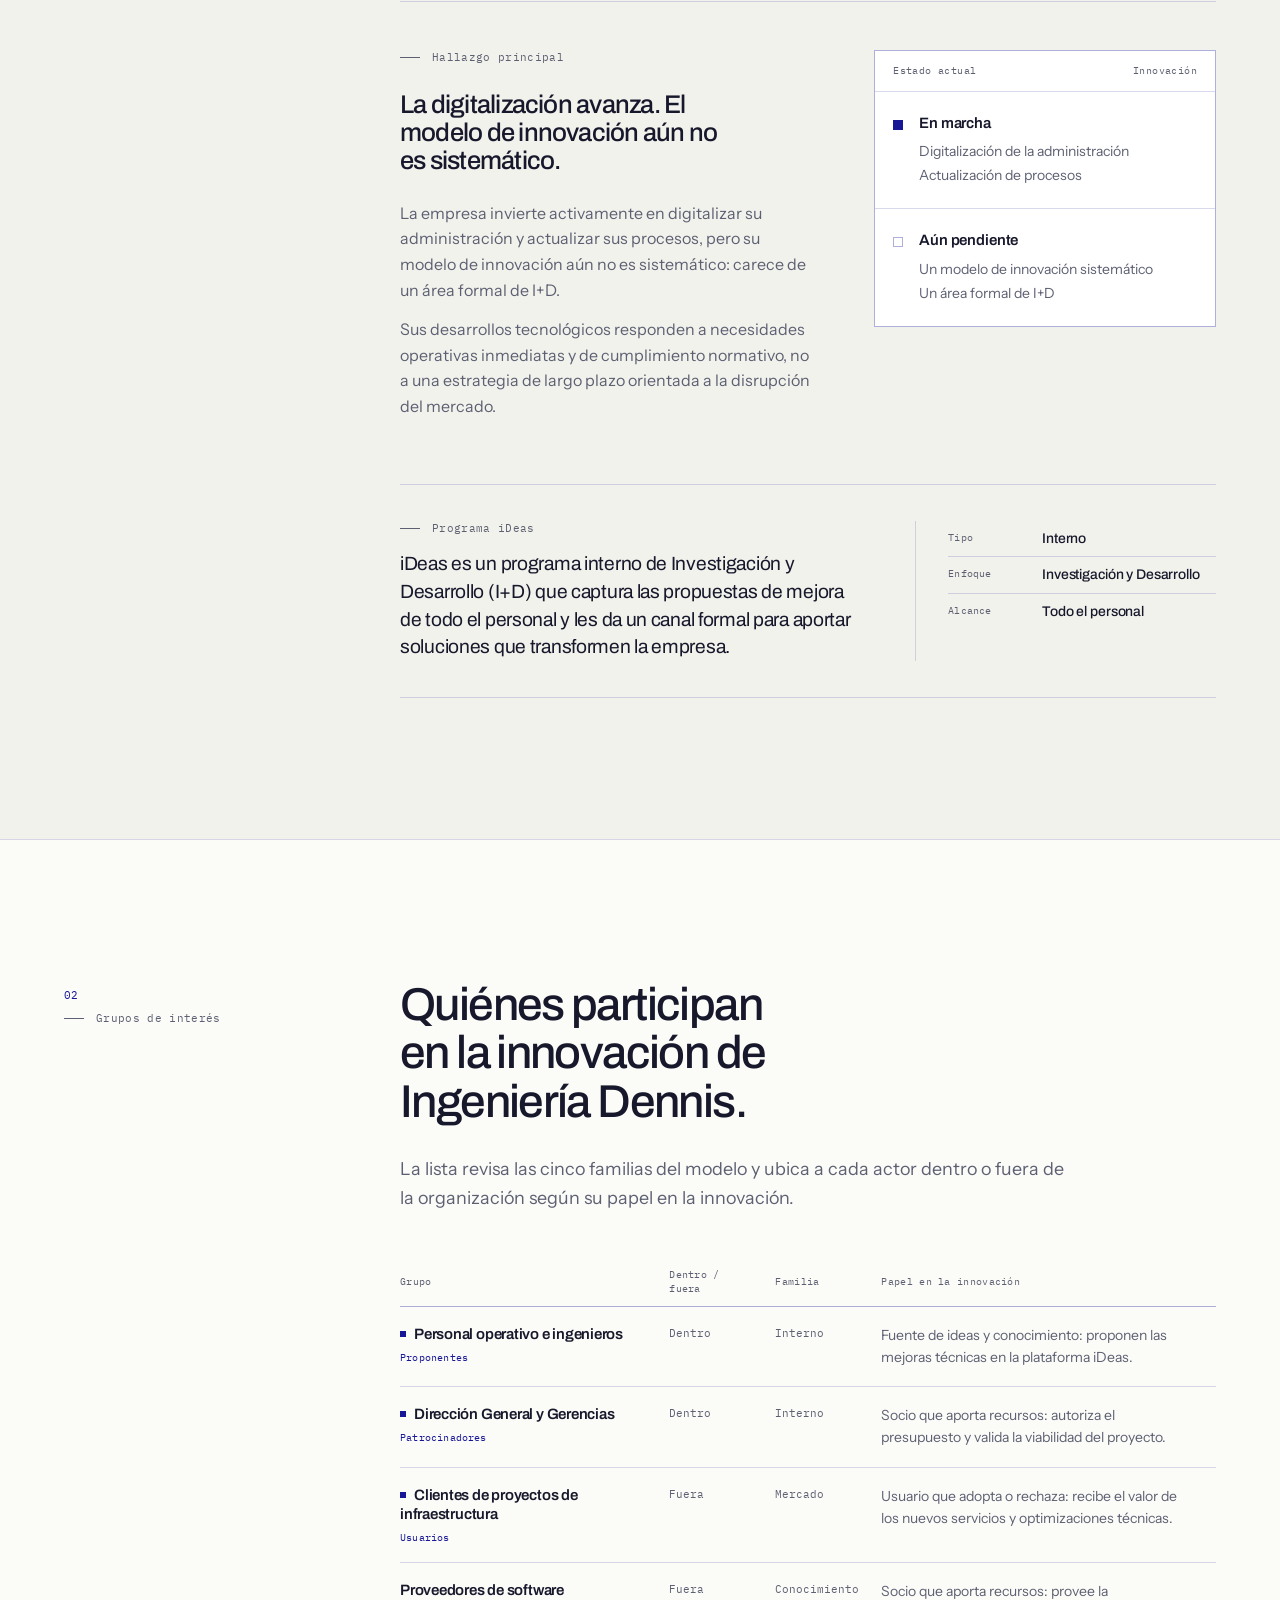
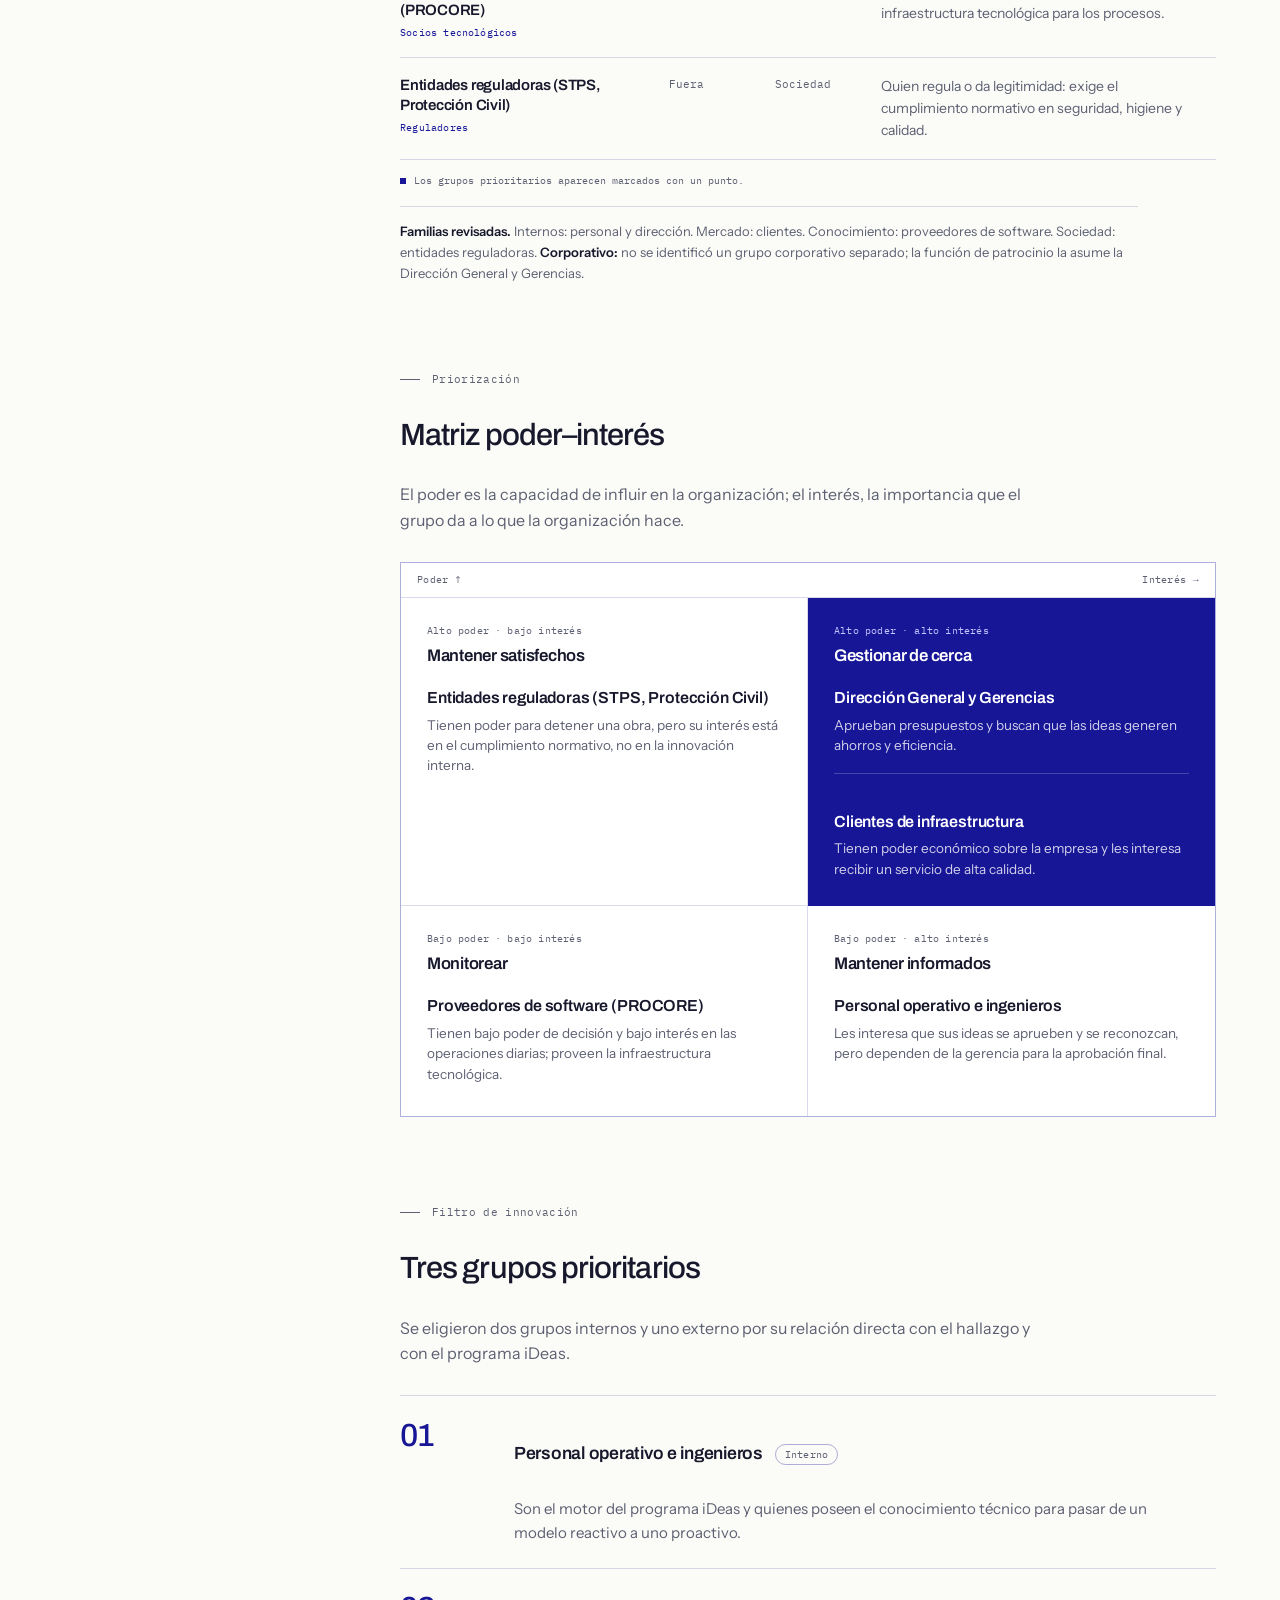
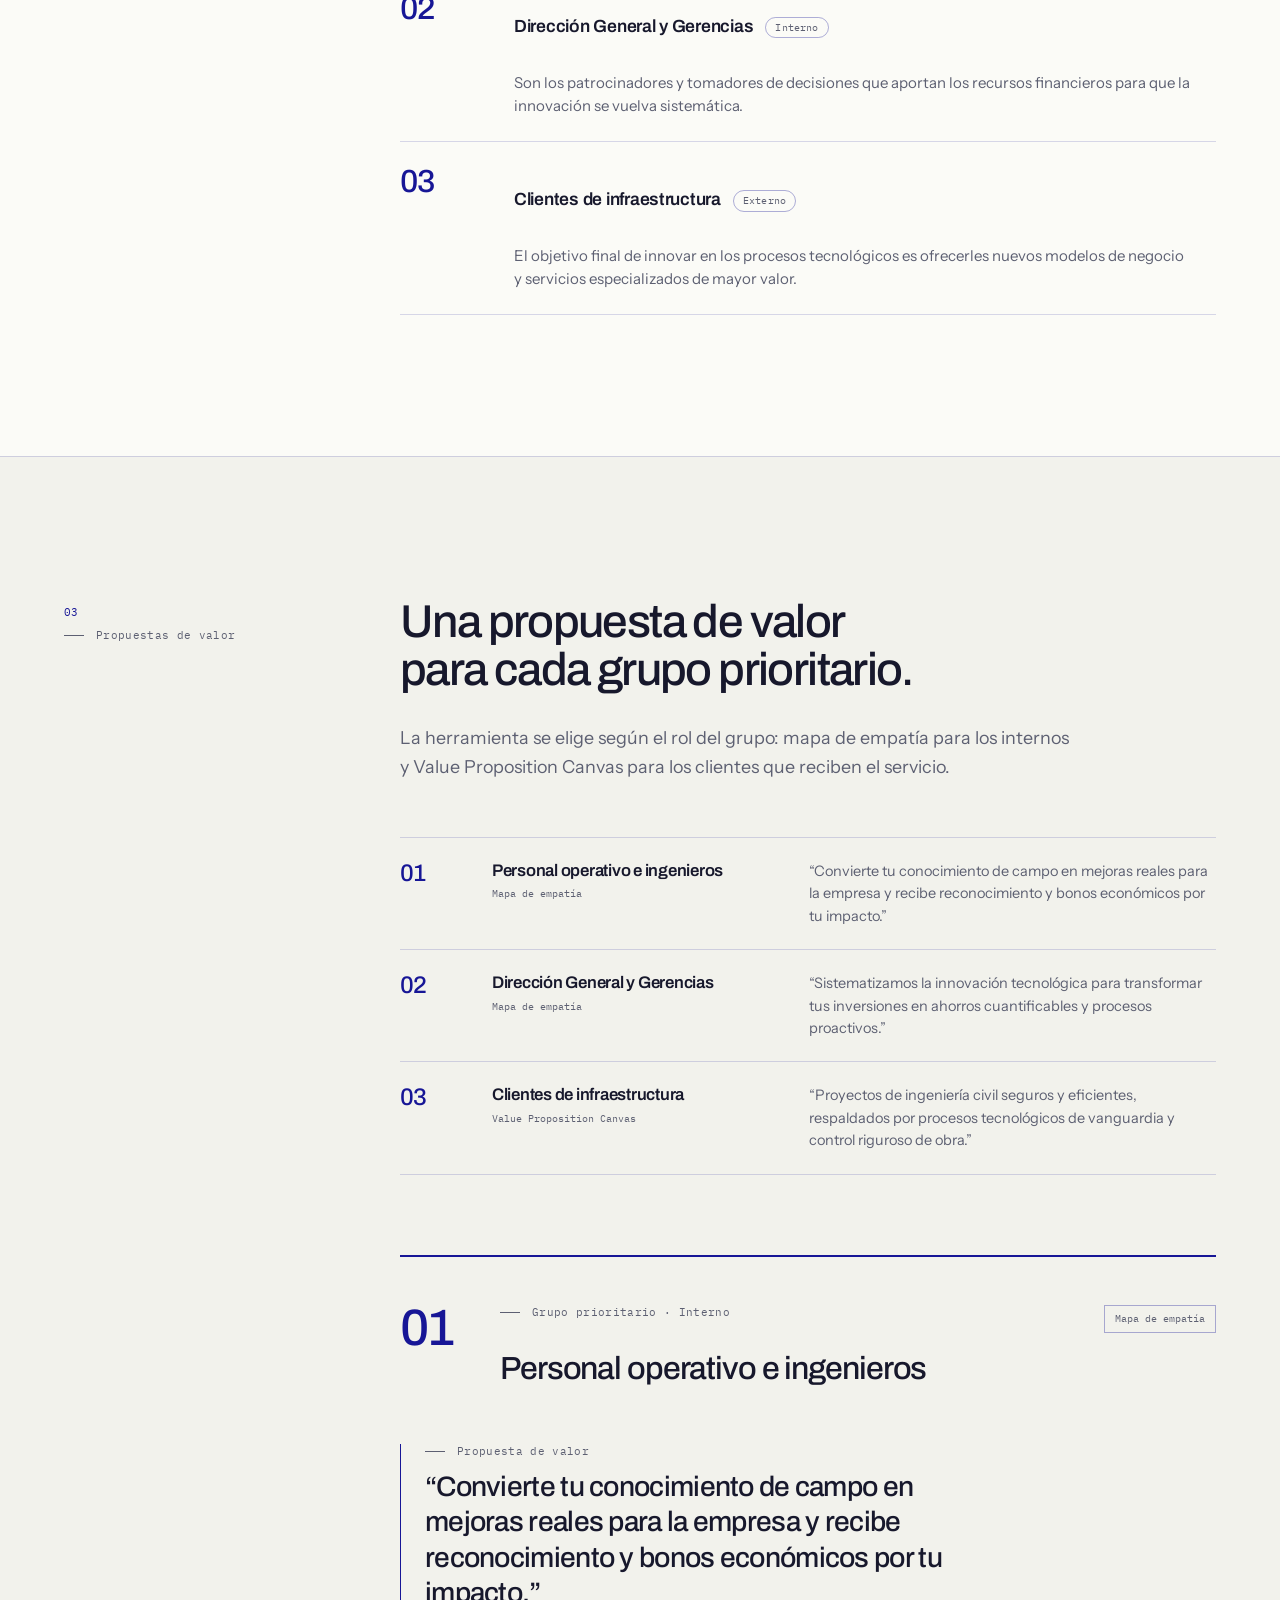
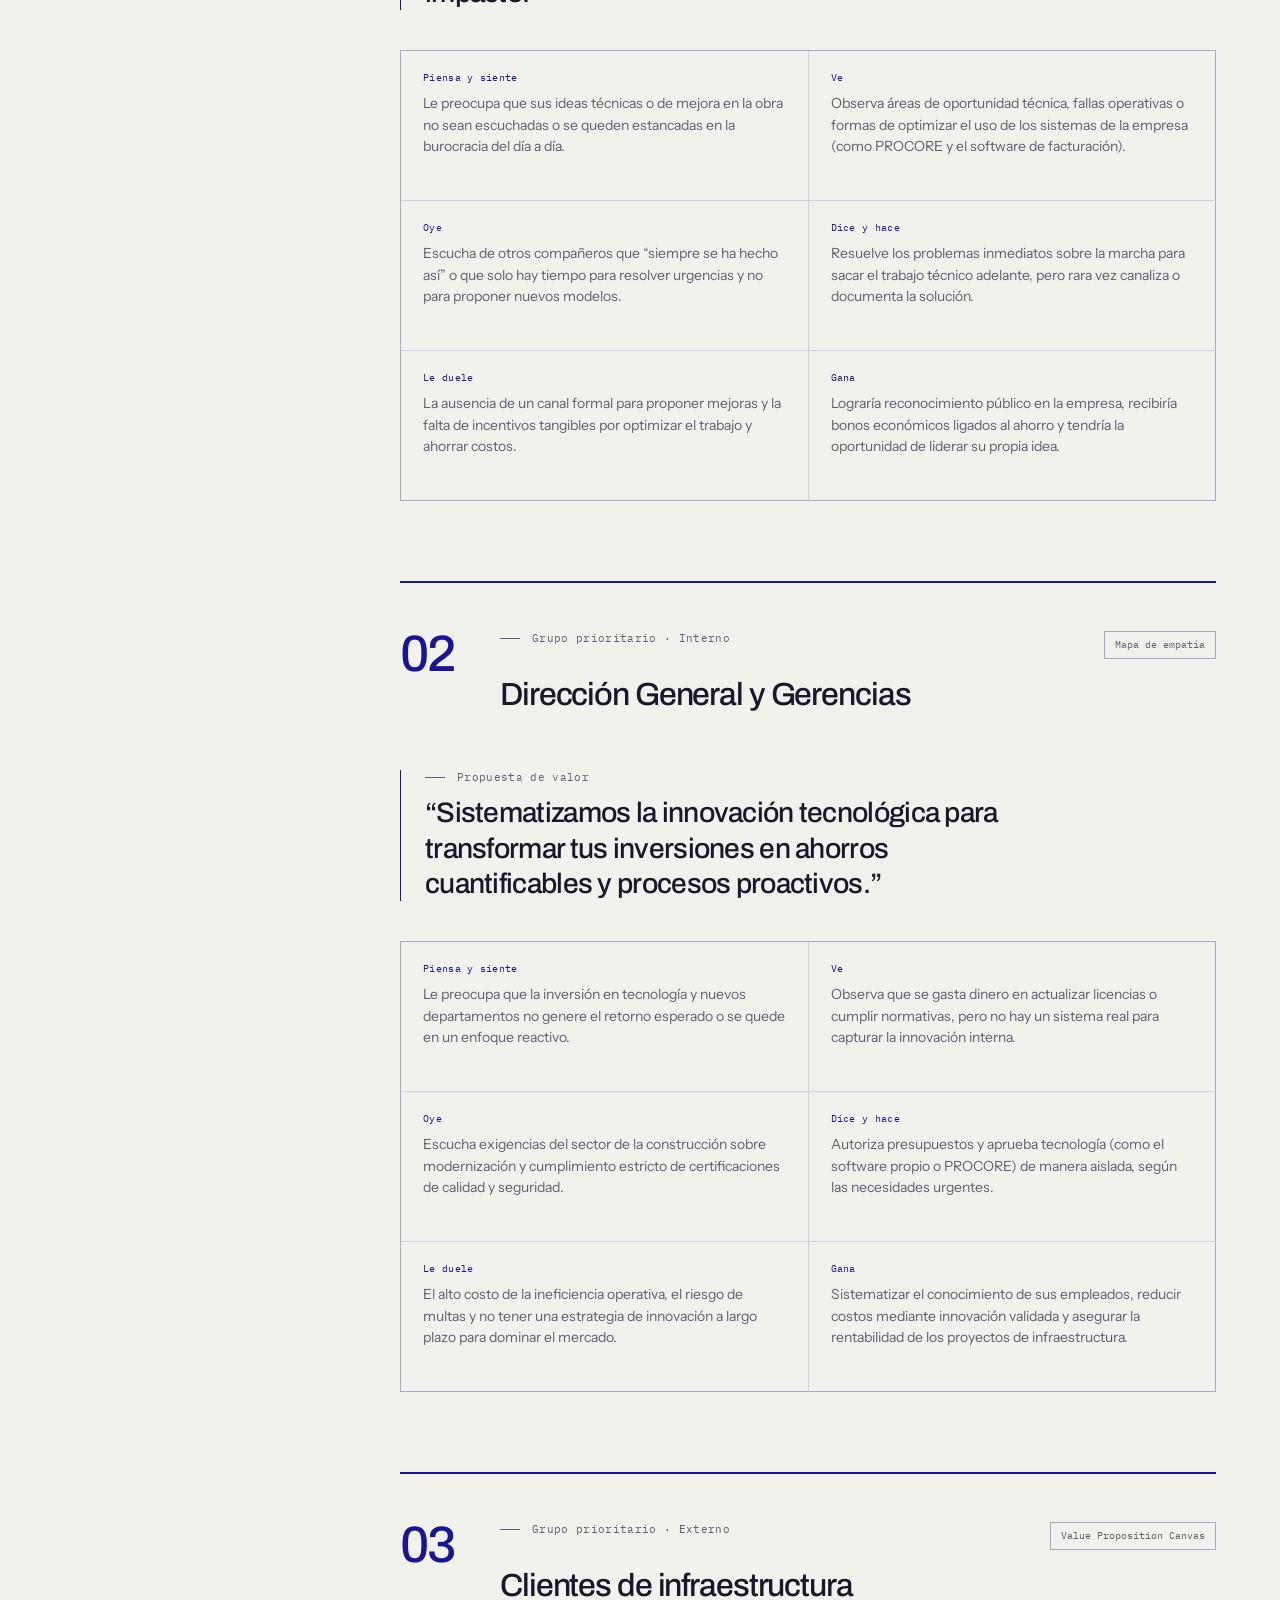
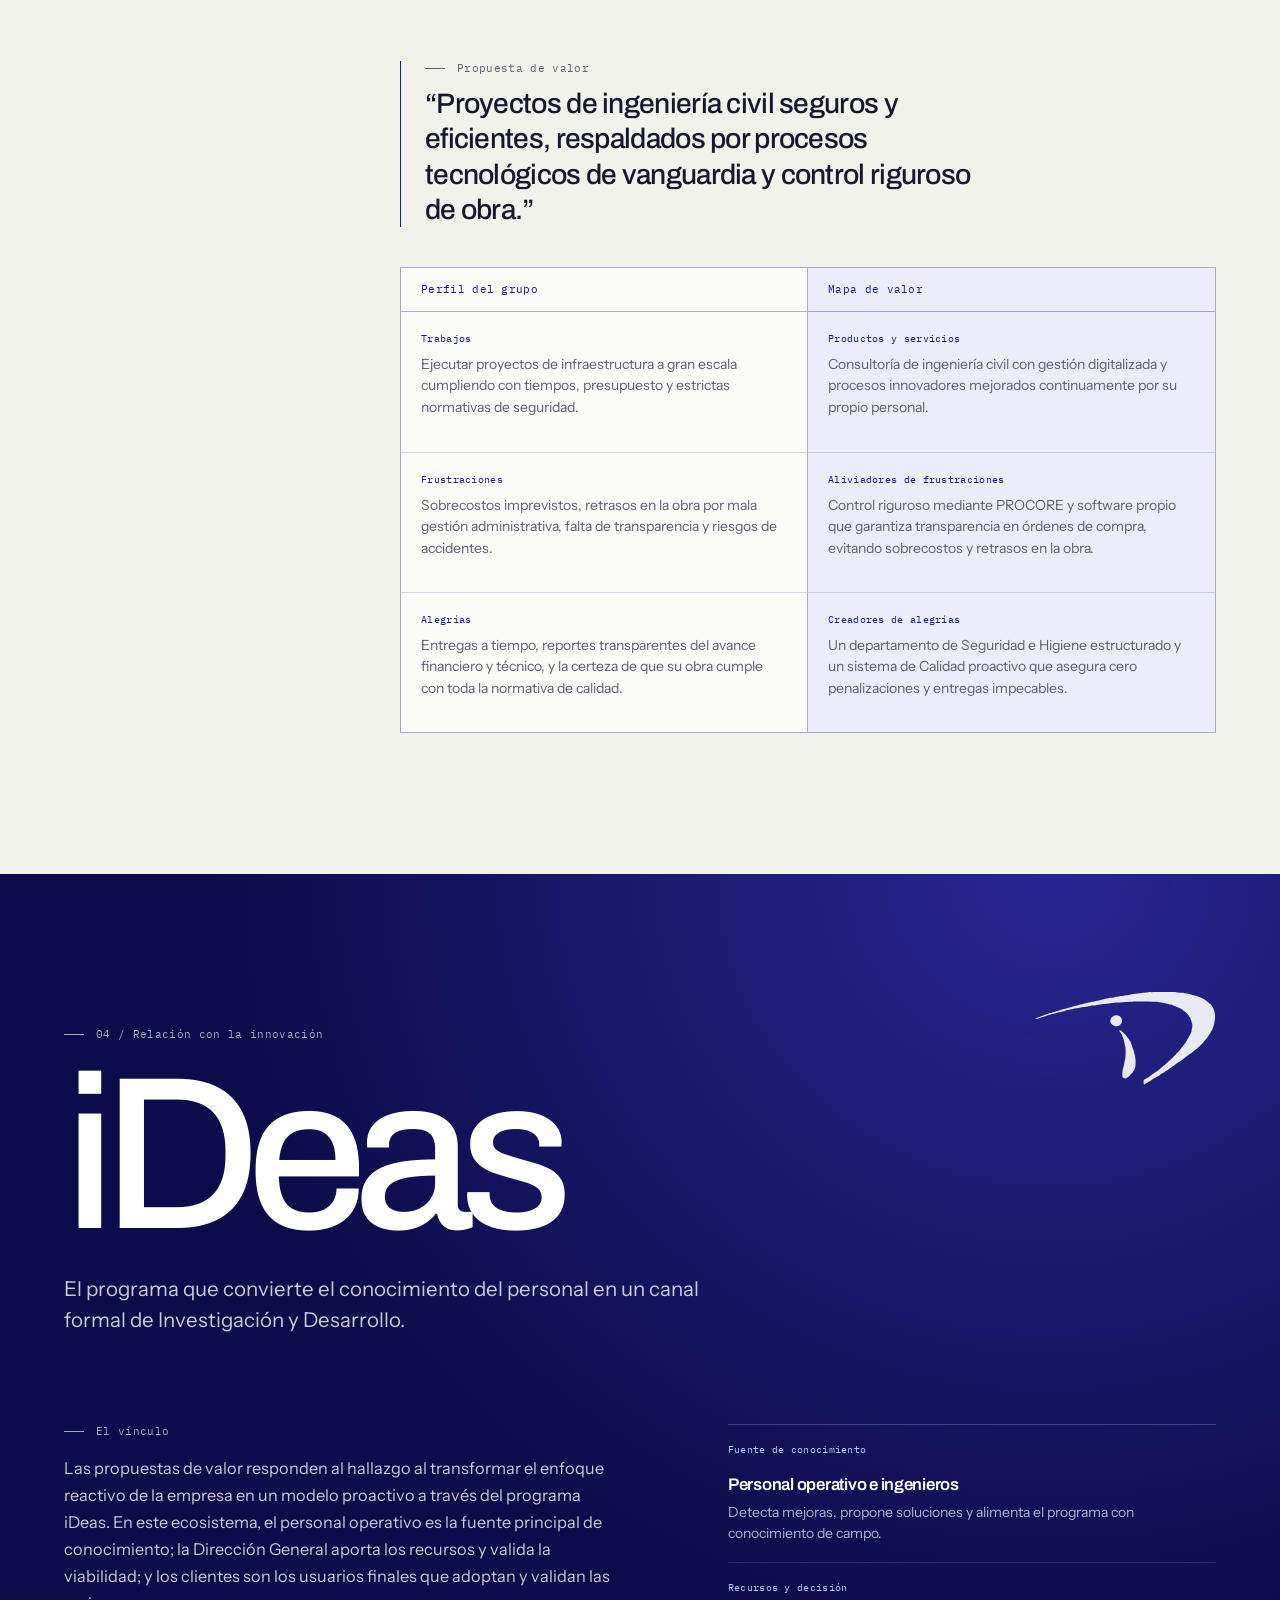
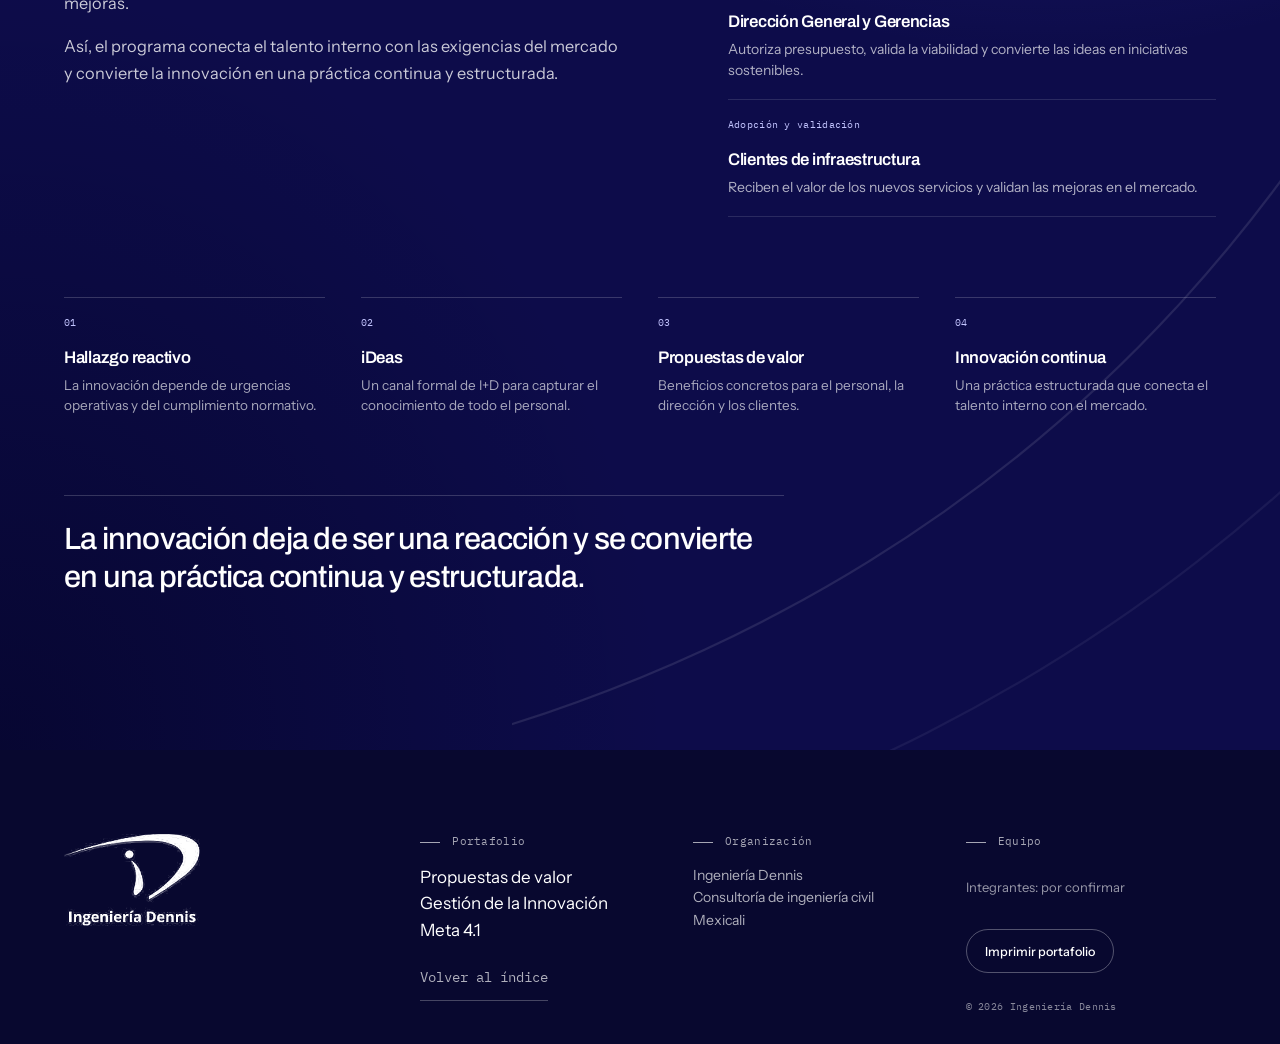
==== commit 5d7619ea: "Convertir el sitio en portafolio de propuestas de valor Meta 4.1" ====
--- a/index.html
+++ b/index.html
@@ -3,13 +3,13 @@
 <head>
   <meta charset="UTF-8">
   <meta name="viewport" content="width=device-width, initial-scale=1">
-  <title>Ingeniería Dennis — Gestión de la innovación | Programa iDeas</title>
-  <meta name="description" content="Ingeniería Dennis, firma de consultoría de ingeniería civil especializada en proyectos de infraestructura a gran escala en Mexicali. Conoce su diagnóstico de innovación y el programa interno de I+D iDeas.">
+  <title>Portafolio de propuestas de valor — Ingeniería Dennis | Meta 4.1</title>
+  <meta name="description" content="Portafolio web colaborativo de Gestión de la Innovación, Meta 4.1: organización, grupos de interés, propuestas de valor con mapa de empatía y Value Proposition Canvas, y su relación con la innovación en Ingeniería Dennis, Mexicali.">
   <meta name="theme-color" content="#171696">
   <meta name="color-scheme" content="light">
   <meta name="apple-mobile-web-app-capable" content="yes">
   <meta name="apple-mobile-web-app-status-bar-style" content="default">
-  <meta name="apple-mobile-web-app-title" content="Dennis iDeas">
+  <meta name="apple-mobile-web-app-title" content="Dennis 4.1">
 
   <link rel="manifest" href="manifest.webmanifest">
   <link rel="icon" href="favicon.ico" sizes="any">
@@ -17,18 +17,18 @@
   <link rel="apple-touch-icon" href="assets/apple-touch-icon.png">
 
   <meta property="og:type" content="website">
-  <meta property="og:title" content="Ingeniería Dennis — Programa iDeas">
-  <meta property="og:description" content="Consultoría de ingeniería civil para infraestructura a gran escala. Un diagnóstico de innovación y el programa interno de I+D iDeas.">
+  <meta property="og:title" content="Portafolio de propuestas de valor — Ingeniería Dennis">
+  <meta property="og:description" content="Grupos de interés, propuestas de valor e innovación organizacional. Portafolio colaborativo de la Meta 4.1.">
   <meta property="og:image" content="assets/og-image.png">
   <meta property="og:image:width" content="1200">
   <meta property="og:image:height" content="630">
-  <meta property="og:image:alt" content="Ingeniería Dennis, programa interno de I+D iDeas">
+  <meta property="og:image:alt" content="Portafolio de propuestas de valor de Ingeniería Dennis, Meta 4.1">
   <meta property="og:locale" content="es_MX">
   <meta name="twitter:card" content="summary_large_image">
-  <meta name="twitter:title" content="Ingeniería Dennis — Programa iDeas">
-  <meta name="twitter:description" content="Consultoría de ingeniería civil para infraestructura a gran escala. Un diagnóstico de innovación y el programa interno de I+D iDeas.">
+  <meta name="twitter:title" content="Portafolio de propuestas de valor — Ingeniería Dennis">
+  <meta name="twitter:description" content="Grupos de interés, propuestas de valor e innovación organizacional. Portafolio colaborativo de la Meta 4.1.">
   <meta name="twitter:image" content="assets/og-image.png">
-  <meta name="twitter:image:alt" content="Ingeniería Dennis, programa interno de I+D iDeas">
+  <meta name="twitter:image:alt" content="Portafolio de propuestas de valor de Ingeniería Dennis, Meta 4.1">
 
   <link rel="preload" href="assets/fonts/archivo-latin.woff2" as="font" type="font/woff2" crossorigin>
   <link rel="preload" href="assets/fonts/instrument-sans-latin.woff2" as="font" type="font/woff2" crossorigin>
@@ -63,31 +63,45 @@
             <span class="brand-name">Ingeniería Dennis</span>
           </a>
           <nav class="site-nav" aria-label="Navegación principal">
-            <a href="#firma">La firma</a>
-            <a href="#innovacion">Innovación</a>
-            <a href="#ideas">Programa iDeas</a>
+            <a href="#organizacion">
+              <span class="nav-full">Organización</span>
+              <span class="nav-compact">Firma</span>
+            </a>
+            <a href="#grupos">
+              <span class="nav-full">Grupos de interés</span>
+              <span class="nav-compact">Grupos</span>
+            </a>
+            <a href="#propuestas">
+              <span class="nav-full">Propuestas de valor</span>
+              <span class="nav-compact">Propuestas</span>
+            </a>
+            <a href="#innovacion">
+              <span class="nav-full">Innovación</span>
+              <span class="nav-compact">Innovación</span>
+            </a>
           </nav>
         </header>
 
         <div class="hero-main">
           <div class="hero-copy">
-            <p class="kicker">Consultoría de ingeniería civil</p>
+            <p class="kicker">Portafolio web colaborativo de la Meta 4.1</p>
             <h1 class="hero-title">
-              <span>Ingeniería civil</span>
-              <span>para infraestructura</span>
-              <span>a gran escala.</span>
+              <span>Propuestas de valor </span>
+              <span>para innovar desde </span>
+              <span>los grupos de interés.</span>
             </h1>
-            <p class="hero-lead">Ingeniería Dennis es una firma de consultoría de ingeniería civil especializada en proyectos de infraestructura a gran escala, ubicada en Mexicali.</p>
+            <p class="hero-lead">Ingeniería Dennis es una firma de consultoría de ingeniería civil especializada en proyectos de infraestructura a gran escala, ubicada en Mexicali. Este portafolio reúne a sus grupos de interés, las propuestas de valor prioritarias y su vínculo con la innovación organizacional.</p>
           </div>
         </div>
 
         <div class="hero-foot">
           <div class="hero-meta">
+            <span>Ingeniería Dennis</span>
             <span>Mexicali</span>
-            <span>Infraestructura a gran escala</span>
-          </div>
-          <a class="hero-link" href="#ideas">
-            <span>Conocer el programa iDeas</span>
+            <span>Meta 4.1</span>
+          </div>
+          <a class="hero-link" href="#indice">
+            <span>Explorar el portafolio</span>
             <span class="hero-link-icon" aria-hidden="true">
               <svg width="14" height="16" viewBox="0 0 14 16" fill="none">
                 <path d="M7 1v13M2 9l5 5 5-5" stroke="currentColor" stroke-width="1.2"/>
@@ -95,47 +109,83 @@
             </span>
           </a>
         </div>
+
+        <div class="print-cover-meta">
+          <p><span>Organización</span> Ingeniería Dennis</p>
+          <p><span>Portafolio</span> Gestión de la Innovación · Meta 4.1</p>
+          <p><span>Plataforma</span> Sitio web</p>
+          <p><span>Integrantes</span> Por confirmar</p>
+        </div>
       </div>
     </section>
 
-    <section class="section section--firma" id="firma">
+    <nav class="toc" id="indice" aria-label="Contenido del portafolio">
+      <div class="container toc-inner">
+        <p class="label">Contenido</p>
+        <ol class="toc-list">
+          <li>
+            <a href="#organizacion">
+              <span class="toc-num">01</span>
+              <span class="toc-name">Organización</span>
+            </a>
+          </li>
+          <li>
+            <a href="#grupos">
+              <span class="toc-num">02</span>
+              <span class="toc-name">Grupos de interés</span>
+            </a>
+          </li>
+          <li>
+            <a href="#propuestas">
+              <span class="toc-num">03</span>
+              <span class="toc-name">Propuestas de valor</span>
+            </a>
+          </li>
+          <li>
+            <a href="#innovacion">
+              <span class="toc-num">04</span>
+              <span class="toc-name">Relación con la innovación</span>
+            </a>
+          </li>
+        </ol>
+      </div>
+    </nav>
+
+    <section class="section section--organizacion" id="organizacion">
       <div class="container section-grid">
         <div class="section-rail">
-          <p class="label">La firma</p>
+          <p class="section-index">01</p>
+          <p class="label">Organización</p>
         </div>
         <div class="section-content">
-          <h2 class="section-title reveal">Consultoría de ingeniería civil para infraestructura a gran escala.</h2>
+          <h2 class="section-title reveal">Ingeniería Dennis, consultoría de ingeniería civil a gran escala.</h2>
           <p class="section-lede reveal">Ingeniería Dennis es una firma de consultoría de ingeniería civil especializada en proyectos de infraestructura a gran escala, ubicada en Mexicali.</p>
-          <dl class="specs reveal">
+
+          <dl class="specs specs--org reveal">
             <div class="spec">
-              <dt>Disciplina</dt>
-              <dd>Ingeniería civil</dd>
+              <dt>Sector</dt>
+              <dd>Consultoría de ingeniería civil</dd>
             </div>
             <div class="spec">
-              <dt>Enfoque</dt>
+              <dt>Alcance</dt>
               <dd>Infraestructura a gran escala</dd>
             </div>
             <div class="spec">
-              <dt>Base</dt>
+              <dt>Sede</dt>
               <dd>Mexicali</dd>
             </div>
+            <div class="spec">
+              <dt>Tamaño</dt>
+              <dd class="is-pending">Por confirmar</dd>
+            </div>
           </dl>
-        </div>
-      </div>
-    </section>
-
-    <section class="section section--diagnostico" id="innovacion">
-      <div class="container section-grid">
-        <div class="section-rail">
-          <p class="label">Gestión de la innovación</p>
-        </div>
-        <div class="section-content">
-          <h2 class="section-title section-title--large reveal">La digitalización avanza. El modelo de innovación aún no es sistemático.</h2>
-          <p class="section-lede reveal">La empresa invierte activamente en digitalizar su administración y actualizar sus procesos. Su modelo de innovación aún no es sistemático por carecer de un área formal de I+D.</p>
-
-          <div class="diagnosis-grid">
-            <div class="diagnosis-copy reveal">
-              <p>Sus desarrollos tecnológicos responden principalmente a necesidades operativas inmediatas y de cumplimiento normativo, en lugar de obedecer a una estrategia a largo plazo orientada a la disrupción del mercado.</p>
+
+          <div class="finding-grid">
+            <div class="finding-copy reveal">
+              <p class="label">Hallazgo principal</p>
+              <h3 class="finding-title">La digitalización avanza. El modelo de innovación aún no es sistemático.</h3>
+              <p>La empresa invierte activamente en digitalizar su administración y actualizar sus procesos, pero su modelo de innovación aún no es sistemático: carece de un área formal de I+D.</p>
+              <p>Sus desarrollos tecnológicos responden a necesidades operativas inmediatas y de cumplimiento normativo, no a una estrategia de largo plazo orientada a la disrupción del mercado.</p>
             </div>
 
             <div class="status-board reveal">
@@ -165,11 +215,394 @@
               </div>
             </div>
           </div>
+
+          <div class="program-summary reveal">
+            <div class="program-summary-copy">
+              <p class="label">Programa iDeas</p>
+              <p class="program-summary-text">iDeas es un programa interno de Investigación y Desarrollo (I+D) que captura las propuestas de mejora de todo el personal y les da un canal formal para aportar soluciones que transformen la empresa.</p>
+            </div>
+            <dl class="program-summary-meta">
+              <div>
+                <dt>Tipo</dt>
+                <dd>Interno</dd>
+              </div>
+              <div>
+                <dt>Enfoque</dt>
+                <dd>Investigación y Desarrollo</dd>
+              </div>
+              <div>
+                <dt>Alcance</dt>
+                <dd>Todo el personal</dd>
+              </div>
+            </dl>
+          </div>
         </div>
       </div>
     </section>
 
-    <section class="program" id="ideas">
+    <section class="section section--grupos" id="grupos">
+      <div class="container section-grid">
+        <div class="section-rail">
+          <p class="section-index">02</p>
+          <p class="label">Grupos de interés</p>
+        </div>
+        <div class="section-content">
+          <h2 class="section-title reveal">Quiénes participan en la innovación de Ingeniería Dennis.</h2>
+          <p class="section-lede reveal">La lista revisa las cinco familias del modelo y ubica a cada actor dentro o fuera de la organización según su papel en la innovación.</p>
+
+          <div class="table-wrap reveal">
+            <table class="stakeholder-table">
+              <caption class="sr-only">Lista de grupos de interés de Ingeniería Dennis</caption>
+              <thead>
+                <tr>
+                  <th scope="col">Grupo</th>
+                  <th scope="col">Dentro / fuera</th>
+                  <th scope="col">Familia</th>
+                  <th scope="col">Papel en la innovación</th>
+                </tr>
+              </thead>
+              <tbody>
+                <tr class="is-priority">
+                  <th scope="row">
+                    <span class="actor-name">Personal operativo e ingenieros</span>
+                    <span class="actor-tag">Proponentes</span>
+                  </th>
+                  <td data-label="Dentro / fuera">Dentro</td>
+                  <td data-label="Familia">Interno</td>
+                  <td data-label="Papel en la innovación">Fuente de ideas y conocimiento: proponen las mejoras técnicas en la plataforma iDeas.</td>
+                </tr>
+                <tr class="is-priority">
+                  <th scope="row">
+                    <span class="actor-name">Dirección General y Gerencias</span>
+                    <span class="actor-tag">Patrocinadores</span>
+                  </th>
+                  <td data-label="Dentro / fuera">Dentro</td>
+                  <td data-label="Familia">Interno</td>
+                  <td data-label="Papel en la innovación">Socio que aporta recursos: autoriza el presupuesto y valida la viabilidad del proyecto.</td>
+                </tr>
+                <tr class="is-priority">
+                  <th scope="row">
+                    <span class="actor-name">Clientes de proyectos de infraestructura</span>
+                    <span class="actor-tag">Usuarios</span>
+                  </th>
+                  <td data-label="Dentro / fuera">Fuera</td>
+                  <td data-label="Familia">Mercado</td>
+                  <td data-label="Papel en la innovación">Usuario que adopta o rechaza: recibe el valor de los nuevos servicios y optimizaciones técnicas.</td>
+                </tr>
+                <tr>
+                  <th scope="row">
+                    <span class="actor-name">Proveedores de software (PROCORE)</span>
+                    <span class="actor-tag">Socios tecnológicos</span>
+                  </th>
+                  <td data-label="Dentro / fuera">Fuera</td>
+                  <td data-label="Familia">Conocimiento</td>
+                  <td data-label="Papel en la innovación">Socio que aporta recursos: provee la infraestructura tecnológica para los procesos.</td>
+                </tr>
+                <tr>
+                  <th scope="row">
+                    <span class="actor-name">Entidades reguladoras (STPS, Protección Civil)</span>
+                    <span class="actor-tag">Reguladores</span>
+                  </th>
+                  <td data-label="Dentro / fuera">Fuera</td>
+                  <td data-label="Familia">Sociedad</td>
+                  <td data-label="Papel en la innovación">Quien regula o da legitimidad: exige el cumplimiento normativo en seguridad, higiene y calidad.</td>
+                </tr>
+              </tbody>
+            </table>
+          </div>
+
+          <p class="table-note reveal"><span class="priority-dot" aria-hidden="true"></span> Los grupos prioritarios aparecen marcados con un punto.</p>
+
+          <p class="family-note reveal"><strong>Familias revisadas.</strong> Internos: personal y dirección. Mercado: clientes. Conocimiento: proveedores de software. Sociedad: entidades reguladoras. <strong>Corporativo:</strong> no se identificó un grupo corporativo separado; la función de patrocinio la asume la Dirección General y Gerencias.</p>
+
+          <div class="matrix-block reveal">
+            <div class="block-head">
+              <p class="label">Priorización</p>
+              <h3 class="block-title">Matriz poder–interés</h3>
+              <p class="block-lede">El poder es la capacidad de influir en la organización; el interés, la importancia que el grupo da a lo que la organización hace.</p>
+            </div>
+
+            <div class="matrix">
+              <div class="matrix-legend">
+                <span>Poder</span>
+                <span>Interés</span>
+              </div>
+              <div class="matrix-grid">
+                <article class="quadrant">
+                  <p class="quadrant-coord">Alto poder · bajo interés</p>
+                  <p class="quadrant-strategy">Mantener satisfechos</p>
+                  <h4>Entidades reguladoras (STPS, Protección Civil)</h4>
+                  <p>Tienen poder para detener una obra, pero su interés está en el cumplimiento normativo, no en la innovación interna.</p>
+                </article>
+
+                <article class="quadrant quadrant--priority">
+                  <p class="quadrant-coord">Alto poder · alto interés</p>
+                  <p class="quadrant-strategy">Gestionar de cerca</p>
+                  <div class="matrix-group">
+                    <h4>Dirección General y Gerencias</h4>
+                    <p>Aprueban presupuestos y buscan que las ideas generen ahorros y eficiencia.</p>
+                  </div>
+                  <div class="matrix-group">
+                    <h4>Clientes de infraestructura</h4>
+                    <p>Tienen poder económico sobre la empresa y les interesa recibir un servicio de alta calidad.</p>
+                  </div>
+                </article>
+
+                <article class="quadrant">
+                  <p class="quadrant-coord">Bajo poder · bajo interés</p>
+                  <p class="quadrant-strategy">Monitorear</p>
+                  <h4>Proveedores de software (PROCORE)</h4>
+                  <p>Tienen bajo poder de decisión y bajo interés en las operaciones diarias; proveen la infraestructura tecnológica.</p>
+                </article>
+
+                <article class="quadrant">
+                  <p class="quadrant-coord">Bajo poder · alto interés</p>
+                  <p class="quadrant-strategy">Mantener informados</p>
+                  <h4>Personal operativo e ingenieros</h4>
+                  <p>Les interesa que sus ideas se aprueben y se reconozcan, pero dependen de la gerencia para la aprobación final.</p>
+                </article>
+              </div>
+            </div>
+          </div>
+
+          <div class="priority-block reveal">
+            <div class="block-head">
+              <p class="label">Filtro de innovación</p>
+              <h3 class="block-title">Tres grupos prioritarios</h3>
+              <p class="block-lede">Se eligieron dos grupos internos y uno externo por su relación directa con el hallazgo y con el programa iDeas.</p>
+            </div>
+
+            <ol class="priority-list">
+              <li class="priority">
+                <span class="priority-num">01</span>
+                <div class="priority-main">
+                  <div class="priority-head">
+                    <h4>Personal operativo e ingenieros</h4>
+                    <span class="tag">Interno</span>
+                  </div>
+                  <p>Son el motor del programa iDeas y quienes poseen el conocimiento técnico para pasar de un modelo reactivo a uno proactivo.</p>
+                </div>
+              </li>
+              <li class="priority">
+                <span class="priority-num">02</span>
+                <div class="priority-main">
+                  <div class="priority-head">
+                    <h4>Dirección General y Gerencias</h4>
+                    <span class="tag">Interno</span>
+                  </div>
+                  <p>Son los patrocinadores y tomadores de decisiones que aportan los recursos financieros para que la innovación se vuelva sistemática.</p>
+                </div>
+              </li>
+              <li class="priority">
+                <span class="priority-num">03</span>
+                <div class="priority-main">
+                  <div class="priority-head">
+                    <h4>Clientes de infraestructura</h4>
+                    <span class="tag">Externo</span>
+                  </div>
+                  <p>El objetivo final de innovar en los procesos tecnológicos es ofrecerles nuevos modelos de negocio y servicios especializados de mayor valor.</p>
+                </div>
+              </li>
+            </ol>
+          </div>
+        </div>
+      </div>
+    </section>
+
+    <section class="section section--propuestas" id="propuestas">
+      <div class="container section-grid">
+        <div class="section-rail">
+          <p class="section-index">03</p>
+          <p class="label">Propuestas de valor</p>
+        </div>
+        <div class="section-content">
+          <h2 class="section-title reveal">Una propuesta de valor para cada grupo prioritario.</h2>
+          <p class="section-lede reveal">La herramienta se elige según el rol del grupo: mapa de empatía para los internos y Value Proposition Canvas para los clientes que reciben el servicio.</p>
+
+          <ol class="vp-summary reveal">
+            <li>
+              <a class="vp-summary-item" href="#vp-personal">
+                <span class="vp-summary-num">01</span>
+                <span class="vp-summary-main">
+                  <span class="vp-summary-head">
+                    <span class="vp-summary-name">Personal operativo e ingenieros</span>
+                  </span>
+                  <span class="vp-summary-tool">Mapa de empatía</span>
+                </span>
+                <span class="vp-summary-text">“Convierte tu conocimiento de campo en mejoras reales para la empresa y recibe reconocimiento y bonos económicos por tu impacto.”</span>
+              </a>
+            </li>
+            <li>
+              <a class="vp-summary-item" href="#vp-direccion">
+                <span class="vp-summary-num">02</span>
+                <span class="vp-summary-main">
+                  <span class="vp-summary-head">
+                    <span class="vp-summary-name">Dirección General y Gerencias</span>
+                  </span>
+                  <span class="vp-summary-tool">Mapa de empatía</span>
+                </span>
+                <span class="vp-summary-text">“Sistematizamos la innovación tecnológica para transformar tus inversiones en ahorros cuantificables y procesos proactivos.”</span>
+              </a>
+            </li>
+            <li>
+              <a class="vp-summary-item" href="#vp-clientes">
+                <span class="vp-summary-num">03</span>
+                <span class="vp-summary-main">
+                  <span class="vp-summary-head">
+                    <span class="vp-summary-name">Clientes de infraestructura</span>
+                  </span>
+                  <span class="vp-summary-tool">Value Proposition Canvas</span>
+                </span>
+                <span class="vp-summary-text">“Proyectos de ingeniería civil seguros y eficientes, respaldados por procesos tecnológicos de vanguardia y control riguroso de obra.”</span>
+              </a>
+            </li>
+          </ol>
+
+          <div class="dossiers">
+            <article class="dossier reveal" id="vp-personal">
+              <div class="dossier-head">
+                <span class="dossier-number">01</span>
+                <div class="dossier-title-wrap">
+                  <p class="label">Grupo prioritario · Interno</p>
+                  <h3 class="dossier-title">Personal operativo e ingenieros</h3>
+                </div>
+                <p class="tool-tag">Mapa de empatía</p>
+              </div>
+
+              <div class="vp-statement">
+                <p class="label">Propuesta de valor</p>
+                <p class="vp-statement-text">“Convierte tu conocimiento de campo en mejoras reales para la empresa y recibe reconocimiento y bonos económicos por tu impacto.”</p>
+              </div>
+
+              <div class="empathy-map">
+                <div class="empathy-cell">
+                  <p class="cell-label">Piensa y siente</p>
+                  <p>Le preocupa que sus ideas técnicas o de mejora en la obra no sean escuchadas o se queden estancadas en la burocracia del día a día.</p>
+                </div>
+                <div class="empathy-cell">
+                  <p class="cell-label">Ve</p>
+                  <p>Observa áreas de oportunidad técnica, fallas operativas o formas de optimizar el uso de los sistemas de la empresa (como PROCORE y el software de facturación).</p>
+                </div>
+                <div class="empathy-cell">
+                  <p class="cell-label">Oye</p>
+                  <p>Escucha de otros compañeros que “siempre se ha hecho así” o que solo hay tiempo para resolver urgencias y no para proponer nuevos modelos.</p>
+                </div>
+                <div class="empathy-cell">
+                  <p class="cell-label">Dice y hace</p>
+                  <p>Resuelve los problemas inmediatos sobre la marcha para sacar el trabajo técnico adelante, pero rara vez canaliza o documenta la solución.</p>
+                </div>
+                <div class="empathy-cell">
+                  <p class="cell-label">Le duele</p>
+                  <p>La ausencia de un canal formal para proponer mejoras y la falta de incentivos tangibles por optimizar el trabajo y ahorrar costos.</p>
+                </div>
+                <div class="empathy-cell">
+                  <p class="cell-label">Gana</p>
+                  <p>Lograría reconocimiento público en la empresa, recibiría bonos económicos ligados al ahorro y tendría la oportunidad de liderar su propia idea.</p>
+                </div>
+              </div>
+            </article>
+
+            <article class="dossier reveal" id="vp-direccion">
+              <div class="dossier-head">
+                <span class="dossier-number">02</span>
+                <div class="dossier-title-wrap">
+                  <p class="label">Grupo prioritario · Interno</p>
+                  <h3 class="dossier-title">Dirección General y Gerencias</h3>
+                </div>
+                <p class="tool-tag">Mapa de empatía</p>
+              </div>
+
+              <div class="vp-statement">
+                <p class="label">Propuesta de valor</p>
+                <p class="vp-statement-text">“Sistematizamos la innovación tecnológica para transformar tus inversiones en ahorros cuantificables y procesos proactivos.”</p>
+              </div>
+
+              <div class="empathy-map">
+                <div class="empathy-cell">
+                  <p class="cell-label">Piensa y siente</p>
+                  <p>Le preocupa que la inversión en tecnología y nuevos departamentos no genere el retorno esperado o se quede en un enfoque reactivo.</p>
+                </div>
+                <div class="empathy-cell">
+                  <p class="cell-label">Ve</p>
+                  <p>Observa que se gasta dinero en actualizar licencias o cumplir normativas, pero no hay un sistema real para capturar la innovación interna.</p>
+                </div>
+                <div class="empathy-cell">
+                  <p class="cell-label">Oye</p>
+                  <p>Escucha exigencias del sector de la construcción sobre modernización y cumplimiento estricto de certificaciones de calidad y seguridad.</p>
+                </div>
+                <div class="empathy-cell">
+                  <p class="cell-label">Dice y hace</p>
+                  <p>Autoriza presupuestos y aprueba tecnología (como el software propio o PROCORE) de manera aislada, según las necesidades urgentes.</p>
+                </div>
+                <div class="empathy-cell">
+                  <p class="cell-label">Le duele</p>
+                  <p>El alto costo de la ineficiencia operativa, el riesgo de multas y no tener una estrategia de innovación a largo plazo para dominar el mercado.</p>
+                </div>
+                <div class="empathy-cell">
+                  <p class="cell-label">Gana</p>
+                  <p>Sistematizar el conocimiento de sus empleados, reducir costos mediante innovación validada y asegurar la rentabilidad de los proyectos de infraestructura.</p>
+                </div>
+              </div>
+            </article>
+
+            <article class="dossier reveal" id="vp-clientes">
+              <div class="dossier-head">
+                <span class="dossier-number">03</span>
+                <div class="dossier-title-wrap">
+                  <p class="label">Grupo prioritario · Externo</p>
+                  <h3 class="dossier-title">Clientes de infraestructura</h3>
+                </div>
+                <p class="tool-tag">Value Proposition Canvas</p>
+              </div>
+
+              <div class="vp-statement">
+                <p class="label">Propuesta de valor</p>
+                <p class="vp-statement-text">“Proyectos de ingeniería civil seguros y eficientes, respaldados por procesos tecnológicos de vanguardia y control riguroso de obra.”</p>
+              </div>
+
+              <div class="vpc">
+                <div class="vpc-head-row">
+                  <p class="vpc-title">Perfil del grupo</p>
+                  <p class="vpc-title">Mapa de valor</p>
+                </div>
+                <div class="vpc-row">
+                  <div class="vpc-cell">
+                    <p class="cell-label">Trabajos</p>
+                    <p>Ejecutar proyectos de infraestructura a gran escala cumpliendo con tiempos, presupuesto y estrictas normativas de seguridad.</p>
+                  </div>
+                  <div class="vpc-cell">
+                    <p class="cell-label">Productos y servicios</p>
+                    <p>Consultoría de ingeniería civil con gestión digitalizada y procesos innovadores mejorados continuamente por su propio personal.</p>
+                  </div>
+                </div>
+                <div class="vpc-row">
+                  <div class="vpc-cell">
+                    <p class="cell-label">Frustraciones</p>
+                    <p>Sobrecostos imprevistos, retrasos en la obra por mala gestión administrativa, falta de transparencia y riesgos de accidentes.</p>
+                  </div>
+                  <div class="vpc-cell">
+                    <p class="cell-label">Aliviadores de frustraciones</p>
+                    <p>Control riguroso mediante PROCORE y software propio que garantiza transparencia en órdenes de compra, evitando sobrecostos y retrasos en la obra.</p>
+                  </div>
+                </div>
+                <div class="vpc-row">
+                  <div class="vpc-cell">
+                    <p class="cell-label">Alegrías</p>
+                    <p>Entregas a tiempo, reportes transparentes del avance financiero y técnico, y la certeza de que su obra cumple con toda la normativa de calidad.</p>
+                  </div>
+                  <div class="vpc-cell">
+                    <p class="cell-label">Creadores de alegrías</p>
+                    <p>Un departamento de Seguridad e Higiene estructurado y un sistema de Calidad proactivo que asegura cero penalizaciones y entregas impecables.</p>
+                  </div>
+                </div>
+              </div>
+            </article>
+          </div>
+        </div>
+      </div>
+    </section>
+
+    <section class="program" id="innovacion">
       <svg class="program-arcs" viewBox="0 0 900 800" fill="none" aria-hidden="true" preserveAspectRatio="xMidYMid slice">
         <path d="M-120 760C220 780 520 650 660 320C740 140 880 40 1050 80" stroke="currentColor" stroke-opacity=".1"/>
         <path d="M-100 820C280 840 600 700 760 360C840 180 960 100 1100 140" stroke="currentColor" stroke-opacity=".06"/>
@@ -178,42 +611,61 @@
 
       <div class="container program-inner">
         <div class="program-head">
-          <p class="label label--light">Programa interno de I+D</p>
+          <p class="label label--light">04 / Relación con la innovación</p>
           <h2 class="program-title reveal">iDeas</h2>
-          <p class="program-lead reveal">Programa interno enfocado en Investigación y Desarrollo, con un canal formal para las propuestas de mejora de todo el personal.</p>
-        </div>
-
-        <div class="program-grid">
-          <div class="program-copy reveal">
-            <p class="program-kicker">El programa</p>
-            <p>iDeas captura las propuestas de mejora de todo el personal, otorgándoles un canal formal para aportar soluciones que transformen la empresa.</p>
-          </div>
-
-          <div class="program-file reveal">
-            <div class="file-head">
-              <span>Ficha del programa</span>
-              <span>I+D</span>
-            </div>
-            <dl>
-              <div class="file-row">
-                <dt>Tipo</dt>
-                <dd>Interno</dd>
-              </div>
-              <div class="file-row">
-                <dt>Enfoque</dt>
-                <dd>Investigación y Desarrollo</dd>
-              </div>
-              <div class="file-row">
-                <dt>Alcance</dt>
-                <dd>Todo el personal</dd>
-              </div>
-              <div class="file-row">
-                <dt>Objetivo</dt>
-                <dd>Capturar las propuestas de mejora del personal.</dd>
-              </div>
-            </dl>
-          </div>
-        </div>
+          <p class="program-lead reveal">El programa que convierte el conocimiento del personal en un canal formal de Investigación y Desarrollo.</p>
+        </div>
+
+        <div class="innovation-body">
+          <div class="innovation-copy reveal">
+            <p class="label label--light">El vínculo</p>
+            <p>Las propuestas de valor responden al hallazgo al transformar el enfoque reactivo de la empresa en un modelo proactivo a través del programa iDeas. En este ecosistema, el personal operativo es la fuente principal de conocimiento; la Dirección General aporta los recursos y valida la viabilidad; y los clientes son los usuarios finales que adoptan y validan las mejoras.</p>
+            <p>Así, el programa conecta el talento interno con las exigencias del mercado y convierte la innovación en una práctica continua y estructurada.</p>
+          </div>
+
+          <div class="ecosystem reveal">
+            <article class="ecosystem-role">
+              <p class="role-label">Fuente de conocimiento</p>
+              <h3>Personal operativo e ingenieros</h3>
+              <p>Detecta mejoras, propone soluciones y alimenta el programa con conocimiento de campo.</p>
+            </article>
+            <article class="ecosystem-role">
+              <p class="role-label">Recursos y decisión</p>
+              <h3>Dirección General y Gerencias</h3>
+              <p>Autoriza presupuesto, valida la viabilidad y convierte las ideas en iniciativas sostenibles.</p>
+            </article>
+            <article class="ecosystem-role">
+              <p class="role-label">Adopción y validación</p>
+              <h3>Clientes de infraestructura</h3>
+              <p>Reciben el valor de los nuevos servicios y validan las mejoras en el mercado.</p>
+            </article>
+          </div>
+        </div>
+
+        <div class="flow reveal">
+          <div class="flow-step">
+            <span class="flow-num">01</span>
+            <h3>Hallazgo reactivo</h3>
+            <p>La innovación depende de urgencias operativas y del cumplimiento normativo.</p>
+          </div>
+          <div class="flow-step">
+            <span class="flow-num">02</span>
+            <h3>iDeas</h3>
+            <p>Un canal formal de I+D para capturar el conocimiento de todo el personal.</p>
+          </div>
+          <div class="flow-step">
+            <span class="flow-num">03</span>
+            <h3>Propuestas de valor</h3>
+            <p>Beneficios concretos para el personal, la dirección y los clientes.</p>
+          </div>
+          <div class="flow-step">
+            <span class="flow-num">04</span>
+            <h3>Innovación continua</h3>
+            <p>Una práctica estructurada que conecta el talento interno con el mercado.</p>
+          </div>
+        </div>
+
+        <p class="program-closing reveal">La innovación deja de ser una reacción y se convierte en una práctica continua y estructurada.</p>
       </div>
     </section>
   </main>
@@ -225,17 +677,23 @@
       </a>
 
       <div class="footer-block">
-        <p class="label label--light">La firma</p>
-        <p>Consultoría de ingeniería civil<br>Mexicali</p>
+        <p class="label label--light">Portafolio</p>
+        <p>Propuestas de valor<br>Gestión de la Innovación<br>Meta 4.1</p>
+        <p class="footer-index-link"><a href="#indice">Volver al índice</a></p>
       </div>
 
       <div class="footer-block">
-        <p class="label label--light">Programa</p>
-        <p>iDeas<br>Investigación y Desarrollo interno</p>
+        <p class="label label--light">Organización</p>
+        <p>Ingeniería Dennis<br>Consultoría de ingeniería civil<br>Mexicali</p>
       </div>
 
       <div class="footer-end">
-        <button class="install-button" id="install-app" type="button" hidden>Instalar aplicación</button>
+        <p class="label label--light">Equipo</p>
+        <p class="footer-team">Integrantes: por confirmar</p>
+        <div class="footer-actions">
+          <button class="print-button" id="print-portfolio" type="button">Imprimir portafolio</button>
+          <button class="install-button" id="install-app" type="button" hidden>Instalar aplicación</button>
+        </div>
         <p class="copyright">© <span id="year">2026</span> Ingeniería Dennis</p>
       </div>
     </div>
--- a/css/styles.css
+++ b/css/styles.css
@@ -1195,3 +1195,1814 @@
     transform: none;
   }
 }
+
+/* =========================================================
+   Portafolio Meta 4.1 — componentes
+   ========================================================= */
+
+:root {
+  --brand-wash: #ececfa;
+  --brand-wash-strong: #dedff8;
+}
+
+.sr-only {
+  position: absolute;
+  width: 1px;
+  height: 1px;
+  padding: 0;
+  margin: -1px;
+  overflow: hidden;
+  clip: rect(0, 0, 0, 0);
+  white-space: nowrap;
+  border: 0;
+}
+
+/* Portada y navegación */
+
+.hero-copy {
+  max-width: 1120px;
+}
+
+.hero-title {
+  max-width: 1120px;
+  font-size: clamp(2.9rem, 6vw, 5.8rem);
+}
+
+.nav-compact {
+  display: none;
+}
+
+/* Secciones */
+
+.section-content {
+  min-width: 0;
+}
+
+.section-index {
+  margin-bottom: 8px;
+  color: var(--brand);
+  font-family: var(--font-mono);
+  font-size: 11px;
+  letter-spacing: 0.04em;
+  line-height: 1.4;
+}
+
+.section--organizacion {
+  background: var(--paper);
+}
+
+.section--grupos {
+  border-top: 1px solid var(--line);
+  background: var(--paper-light);
+}
+
+.section--propuestas {
+  border-top: 1px solid var(--line);
+  background: var(--paper);
+}
+
+/* Índice del portafolio */
+
+.toc {
+  border-top: 1px solid var(--line);
+  border-bottom: 1px solid var(--line);
+  background: var(--paper);
+}
+
+.toc-inner {
+  display: grid;
+  grid-template-columns: 160px minmax(0, 1fr);
+  align-items: start;
+  gap: clamp(24px, 5vw, 64px);
+  padding-block: 26px;
+}
+
+.toc-inner > .label {
+  padding-top: 3px;
+}
+
+.toc-list {
+  display: grid;
+  grid-template-columns: repeat(4, minmax(0, 1fr));
+  margin: 0;
+  padding: 0;
+  list-style: none;
+}
+
+.toc-list li {
+  min-width: 0;
+  border-left: 1px solid var(--line);
+}
+
+.toc-list li:first-child {
+  border-left: 0;
+}
+
+.toc-list a {
+  display: flex;
+  flex-direction: column;
+  justify-content: center;
+  gap: 6px;
+  min-height: 44px;
+  padding: 2px 18px 4px;
+  color: var(--ink);
+  text-decoration: none;
+}
+
+.toc-list li:first-child a {
+  padding-left: 0;
+}
+
+.toc-num {
+  color: var(--brand);
+  font-family: var(--font-mono);
+  font-size: 10px;
+  letter-spacing: 0.03em;
+  line-height: 1.4;
+}
+
+.toc-name {
+  font-family: var(--font-display);
+  font-size: 14px;
+  font-weight: 500;
+  letter-spacing: -0.01em;
+  line-height: 1.3;
+}
+
+.toc-list a:hover .toc-name {
+  color: var(--brand);
+}
+
+/* Organización */
+
+.specs--org {
+  grid-template-columns: repeat(4, minmax(0, 1fr));
+}
+
+.is-pending {
+  display: inline-block;
+  padding-bottom: 1px;
+  border-bottom: 1px dashed var(--line-strong);
+  color: var(--steel);
+}
+
+.finding-grid {
+  display: grid;
+  grid-template-columns: minmax(0, 1.2fr) minmax(300px, 1fr);
+  align-items: start;
+  gap: clamp(28px, 5vw, 64px);
+  margin-top: clamp(40px, 6vw, 64px);
+  padding-top: clamp(32px, 4vw, 48px);
+  border-top: 1px solid var(--line);
+}
+
+.finding-copy .label {
+  margin-bottom: 14px;
+}
+
+.finding-title {
+  max-width: 23ch;
+  font-family: var(--font-display);
+  font-size: clamp(1.4rem, 2vw, 1.9rem);
+  font-weight: 500;
+  letter-spacing: -0.03em;
+  line-height: 1.1;
+}
+
+.finding-copy > p:not(.label):not(.finding-title) {
+  max-width: 48ch;
+  margin-top: 14px;
+  color: var(--steel);
+  font-size: 1rem;
+  line-height: 1.6;
+}
+
+.program-summary {
+  display: grid;
+  grid-template-columns: minmax(0, 1.5fr) minmax(0, 1fr);
+  gap: clamp(24px, 5vw, 64px);
+  margin-top: clamp(40px, 6vw, 64px);
+  padding-block: clamp(24px, 3vw, 36px);
+  border-top: 1px solid var(--line);
+  border-bottom: 1px solid var(--line);
+}
+
+.program-summary-copy .label {
+  margin-bottom: 14px;
+}
+
+.program-summary-text {
+  max-width: 54ch;
+  font-family: var(--font-display);
+  font-size: clamp(1.05rem, 1.5vw, 1.3rem);
+  font-weight: 400;
+  letter-spacing: -0.015em;
+  line-height: 1.45;
+}
+
+.program-summary-meta {
+  margin: 0;
+  padding-left: clamp(20px, 3vw, 32px);
+  border-left: 1px solid var(--line);
+}
+
+.program-summary-meta > div {
+  display: grid;
+  grid-template-columns: 82px minmax(0, 1fr);
+  gap: 12px;
+  padding: 8px 0;
+  border-bottom: 1px solid var(--line);
+}
+
+.program-summary-meta > div:last-child {
+  border-bottom: 0;
+}
+
+.program-summary-meta dt {
+  padding-top: 2px;
+  color: var(--steel);
+  font-family: var(--font-mono);
+  font-size: 10px;
+  letter-spacing: 0.02em;
+  line-height: 1.4;
+}
+
+.program-summary-meta dd {
+  font-family: var(--font-display);
+  font-size: 14px;
+  font-weight: 500;
+  letter-spacing: -0.01em;
+  line-height: 1.4;
+}
+
+/* Grupos de interés */
+
+.table-wrap {
+  margin-top: clamp(36px, 5vw, 56px);
+}
+
+.stakeholder-table {
+  width: 100%;
+  border-collapse: collapse;
+  font-size: 14px;
+}
+
+.stakeholder-table thead th {
+  padding: 0 20px 10px 0;
+  border-bottom: 1px solid var(--line-strong);
+  color: var(--steel);
+  font-family: var(--font-mono);
+  font-size: 10px;
+  font-weight: 400;
+  letter-spacing: 0.03em;
+  line-height: 1.4;
+  text-align: left;
+}
+
+.stakeholder-table thead th:first-child {
+  width: 33%;
+}
+
+.stakeholder-table thead th:nth-child(2),
+.stakeholder-table thead th:nth-child(3) {
+  width: 13%;
+}
+
+.stakeholder-table tbody th,
+.stakeholder-table tbody td {
+  padding: 18px 20px 18px 0;
+  border-bottom: 1px solid var(--line);
+  text-align: left;
+  vertical-align: top;
+}
+
+.stakeholder-table tbody th {
+  font-weight: 400;
+}
+
+.stakeholder-table tbody td {
+  color: var(--steel);
+  font-size: 14px;
+  line-height: 1.55;
+}
+
+.stakeholder-table tbody td[data-label="Dentro / fuera"],
+.stakeholder-table tbody td[data-label="Familia"] {
+  font-family: var(--font-mono);
+  font-size: 11px;
+  line-height: 1.5;
+}
+
+.stakeholder-table tbody tr:hover {
+  background: rgba(23, 22, 150, 0.03);
+}
+
+.stakeholder-table tbody tr.is-priority .actor-name::before {
+  content: "";
+  display: inline-block;
+  width: 6px;
+  height: 6px;
+  margin-right: 8px;
+  background: var(--brand);
+  vertical-align: 2px;
+}
+
+.actor-name {
+  display: block;
+  max-width: 30ch;
+  font-family: var(--font-display);
+  font-size: 15px;
+  font-weight: 600;
+  letter-spacing: -0.015em;
+  line-height: 1.3;
+}
+
+.actor-tag {
+  display: block;
+  margin-top: 6px;
+  color: var(--brand);
+  font-family: var(--font-mono);
+  font-size: 9.5px;
+  letter-spacing: 0.02em;
+  line-height: 1.4;
+}
+
+.table-note {
+  display: flex;
+  align-items: center;
+  gap: 8px;
+  margin-top: 14px;
+  color: var(--steel);
+  font-family: var(--font-mono);
+  font-size: 10px;
+  line-height: 1.4;
+}
+
+.priority-dot {
+  flex: none;
+  width: 6px;
+  height: 6px;
+  background: var(--brand);
+}
+
+.family-note {
+  max-width: 82ch;
+  margin-top: 18px;
+  padding-top: 14px;
+  border-top: 1px solid var(--line);
+  color: var(--steel);
+  font-size: 13px;
+  line-height: 1.6;
+}
+
+.family-note strong {
+  color: var(--ink);
+  font-weight: 600;
+}
+
+/* Matriz poder–interés */
+
+.matrix-block,
+.priority-block {
+  margin-top: clamp(56px, 8vw, 88px);
+}
+
+.block-head {
+  max-width: 64ch;
+}
+
+.block-head .label {
+  margin-bottom: 12px;
+}
+
+.block-title {
+  font-family: var(--font-display);
+  font-size: clamp(1.5rem, 2.4vw, 2rem);
+  font-weight: 500;
+  letter-spacing: -0.03em;
+  line-height: 1.1;
+}
+
+.block-lede {
+  max-width: 58ch;
+  margin-top: 10px;
+  color: var(--steel);
+  font-size: 1rem;
+  line-height: 1.6;
+}
+
+.matrix {
+  margin-top: 28px;
+  border: 1px solid var(--line-strong);
+  background: var(--white);
+}
+
+.matrix-legend {
+  display: flex;
+  justify-content: space-between;
+  gap: 16px;
+  padding: 10px 16px;
+  border-bottom: 1px solid var(--line);
+  color: var(--steel);
+  font-family: var(--font-mono);
+  font-size: 10px;
+  letter-spacing: 0.03em;
+  line-height: 1.4;
+}
+
+.matrix-legend span:first-child::after {
+  content: " ↑";
+}
+
+.matrix-legend span:last-child::after {
+  content: " →";
+}
+
+.matrix-grid {
+  display: grid;
+  grid-template-columns: 1fr 1fr;
+}
+
+.quadrant {
+  min-height: 210px;
+  padding: clamp(18px, 2.5vw, 26px);
+  border-right: 1px solid var(--line);
+  border-bottom: 1px solid var(--line);
+  background: var(--white);
+}
+
+.quadrant:nth-child(2n) {
+  border-right: 0;
+}
+
+.quadrant:nth-child(n + 3) {
+  border-bottom: 0;
+}
+
+.quadrant-coord {
+  margin-bottom: 8px;
+  color: var(--steel);
+  font-family: var(--font-mono);
+  font-size: 9.5px;
+  letter-spacing: 0.02em;
+  line-height: 1.4;
+}
+
+.quadrant-strategy {
+  margin-bottom: 14px;
+  font-family: var(--font-display);
+  font-size: 1.05rem;
+  font-weight: 600;
+  letter-spacing: -0.015em;
+  line-height: 1.3;
+}
+
+.quadrant h4 {
+  margin-bottom: 6px;
+  font-family: var(--font-display);
+  font-size: 1rem;
+  font-weight: 600;
+  letter-spacing: -0.01em;
+  line-height: 1.3;
+}
+
+.quadrant p:not(.quadrant-coord):not(.quadrant-strategy) {
+  color: var(--steel);
+  font-size: 13.5px;
+  line-height: 1.5;
+}
+
+.quadrant--priority {
+  background: var(--brand);
+  color: var(--white);
+}
+
+.quadrant--priority .quadrant-coord {
+  color: var(--brand-soft);
+}
+
+.quadrant--priority .quadrant-strategy,
+.quadrant--priority h4 {
+  color: var(--white);
+}
+
+.quadrant--priority p:not(.quadrant-coord):not(.quadrant-strategy) {
+  color: rgba(255, 255, 255, 0.8);
+}
+
+.matrix-group + .matrix-group {
+  margin-top: 18px;
+  padding-top: 16px;
+  border-top: 1px solid rgba(255, 255, 255, 0.2);
+}
+
+/* Grupos prioritarios */
+
+.priority-list {
+  margin: 28px 0 0;
+  padding: 0;
+  border-top: 1px solid var(--line);
+  list-style: none;
+}
+
+.priority {
+  display: grid;
+  grid-template-columns: 90px minmax(0, 1fr);
+  gap: 24px;
+  padding: 24px 0;
+  border-bottom: 1px solid var(--line);
+}
+
+.priority-num {
+  color: var(--brand);
+  font-family: var(--font-display);
+  font-size: 2rem;
+  font-weight: 500;
+  letter-spacing: -0.04em;
+  line-height: 1;
+}
+
+.priority-head {
+  display: flex;
+  flex-wrap: wrap;
+  align-items: center;
+  gap: 12px;
+  margin-bottom: 8px;
+}
+
+.priority-head h4 {
+  font-family: var(--font-display);
+  font-size: 1.1rem;
+  font-weight: 600;
+  letter-spacing: -0.015em;
+  line-height: 1.3;
+}
+
+.priority-main p {
+  max-width: 68ch;
+  color: var(--steel);
+  font-size: 15px;
+  line-height: 1.55;
+}
+
+.tag {
+  display: inline-flex;
+  align-items: center;
+  padding: 3px 9px;
+  border: 1px solid var(--line-strong);
+  border-radius: 999px;
+  color: var(--steel);
+  font-family: var(--font-mono);
+  font-size: 9.5px;
+  letter-spacing: 0.02em;
+  line-height: 1.4;
+  white-space: nowrap;
+}
+
+/* Resumen de propuestas de valor */
+
+.vp-summary {
+  margin: clamp(36px, 5vw, 56px) 0 0;
+  padding: 0;
+  border-top: 1px solid var(--line);
+  list-style: none;
+}
+
+.vp-summary li {
+  border-bottom: 1px solid var(--line);
+}
+
+.vp-summary-item {
+  display: grid;
+  grid-template-columns: 56px minmax(200px, 0.9fr) minmax(0, 1.3fr);
+  gap: clamp(18px, 3vw, 36px);
+  align-items: start;
+  padding: 22px 0;
+  color: var(--ink);
+  text-decoration: none;
+  transition:
+    background-color 0.4s var(--ease),
+    transform 0.4s var(--ease);
+}
+
+.vp-summary-item:hover {
+  background: rgba(23, 22, 150, 0.035);
+  transform: translateX(4px);
+}
+
+.vp-summary-item:hover .vp-summary-name {
+  color: var(--brand);
+}
+
+.vp-summary-num {
+  color: var(--brand);
+  font-family: var(--font-display);
+  font-size: 1.5rem;
+  font-weight: 500;
+  letter-spacing: -0.03em;
+  line-height: 1.1;
+}
+
+.vp-summary-main {
+  display: block;
+}
+
+.vp-summary-head {
+  display: flex;
+  flex-wrap: wrap;
+  align-items: center;
+  gap: 8px;
+}
+
+.vp-summary-name {
+  font-family: var(--font-display);
+  font-size: 1.05rem;
+  font-weight: 600;
+  letter-spacing: -0.015em;
+  line-height: 1.3;
+}
+
+.vp-summary-tool {
+  display: block;
+  margin-top: 6px;
+  color: var(--steel);
+  font-family: var(--font-mono);
+  font-size: 10px;
+  line-height: 1.4;
+}
+
+.vp-summary-text {
+  display: block;
+  max-width: 52ch;
+  color: var(--steel);
+  font-size: 14.5px;
+  line-height: 1.55;
+}
+
+/* Expedientes de propuestas de valor */
+
+.dossiers {
+  margin-top: clamp(48px, 7vw, 80px);
+}
+
+.dossier {
+  margin-top: clamp(48px, 7vw, 80px);
+  padding-top: clamp(32px, 4vw, 48px);
+  border-top: 2px solid var(--brand);
+  scroll-margin-top: 24px;
+}
+
+.dossier:first-child {
+  margin-top: 0;
+}
+
+.dossier-head {
+  display: grid;
+  grid-template-columns: 80px minmax(0, 1fr) auto;
+  align-items: start;
+  gap: 20px;
+}
+
+.dossier-number {
+  color: var(--brand);
+  font-family: var(--font-display);
+  font-size: clamp(2.4rem, 4vw, 3.4rem);
+  font-weight: 500;
+  letter-spacing: -0.04em;
+  line-height: 0.9;
+}
+
+.dossier-title-wrap .label {
+  margin-bottom: 6px;
+}
+
+.dossier-title {
+  font-family: var(--font-display);
+  font-size: clamp(1.5rem, 2.5vw, 2.2rem);
+  font-weight: 500;
+  letter-spacing: -0.035em;
+  line-height: 1.05;
+}
+
+.tool-tag {
+  align-self: start;
+  padding: 6px 10px;
+  border: 1px solid var(--line-strong);
+  color: var(--steel);
+  font-family: var(--font-mono);
+  font-size: 10px;
+  line-height: 1.4;
+  white-space: nowrap;
+}
+
+.vp-statement {
+  max-width: 100%;
+  margin-top: 26px;
+  padding-left: clamp(0px, 2vw, 24px);
+  border-left: 1px solid var(--brand);
+}
+
+.vp-statement .label {
+  margin-bottom: 10px;
+}
+
+.vp-statement-text {
+  max-width: 36ch;
+  font-family: var(--font-display);
+  font-size: clamp(1.3rem, 2.2vw, 1.9rem);
+  font-weight: 500;
+  letter-spacing: -0.025em;
+  line-height: 1.25;
+}
+
+/* Mapa de empatía */
+
+.empathy-map {
+  display: grid;
+  grid-template-columns: 1fr 1fr;
+  margin-top: clamp(28px, 4vw, 40px);
+  border-top: 1px solid var(--line-strong);
+  border-left: 1px solid var(--line-strong);
+}
+
+.empathy-cell {
+  min-height: 150px;
+  padding: 20px 22px;
+  border-right: 1px solid var(--line);
+  border-bottom: 1px solid var(--line);
+}
+
+.empathy-cell:nth-child(2n) {
+  border-right: 1px solid var(--line-strong);
+}
+
+.empathy-cell:nth-child(n + 5) {
+  border-bottom: 1px solid var(--line-strong);
+}
+
+.cell-label {
+  margin-bottom: 8px;
+  color: var(--brand);
+  font-family: var(--font-mono);
+  font-size: 10px;
+  letter-spacing: 0.03em;
+  line-height: 1.4;
+}
+
+.empathy-cell p:last-child,
+.vpc-cell p:last-child {
+  color: var(--steel);
+  font-size: 14px;
+  line-height: 1.55;
+}
+
+/* Value Proposition Canvas */
+
+.vpc {
+  display: grid;
+  grid-template-columns: 1fr 1fr;
+  margin-top: clamp(28px, 4vw, 40px);
+  border: 1px solid var(--line-strong);
+}
+
+.vpc-col--profile {
+  border-right: 1px solid var(--line-strong);
+  background: var(--paper-light);
+}
+
+.vpc-col--value {
+  background: var(--brand-wash);
+}
+
+.vpc-title {
+  padding: 14px 20px;
+  border-bottom: 1px solid var(--line-strong);
+  color: var(--brand);
+  font-family: var(--font-mono);
+  font-size: 10.5px;
+  letter-spacing: 0.03em;
+  line-height: 1.4;
+}
+
+.vpc-cell {
+  min-height: 140px;
+  padding: 20px;
+  border-bottom: 1px solid var(--line);
+}
+
+.vpc-cell:last-child {
+  border-bottom: 0;
+}
+
+/* Relación con la innovación */
+
+.innovation-body {
+  display: grid;
+  grid-template-columns: minmax(0, 1.15fr) minmax(0, 1fr);
+  align-items: start;
+  gap: clamp(40px, 8vw, 110px);
+  margin-top: clamp(52px, 7vw, 88px);
+}
+
+.innovation-copy .label {
+  margin-bottom: 14px;
+}
+
+.innovation-copy p:not(.label) {
+  color: rgba(255, 255, 255, 0.78);
+  font-size: clamp(1.02rem, 1.25vw, 1.15rem);
+  line-height: 1.65;
+}
+
+.innovation-copy p + p {
+  margin-top: 16px;
+}
+
+.ecosystem {
+  border-top: 1px solid rgba(255, 255, 255, 0.18);
+}
+
+.ecosystem-role {
+  padding: 18px 0;
+  border-bottom: 1px solid rgba(255, 255, 255, 0.12);
+}
+
+.role-label {
+  margin-bottom: 6px;
+  color: var(--brand-soft);
+  font-family: var(--font-mono);
+  font-size: 10px;
+  letter-spacing: 0.03em;
+  line-height: 1.4;
+}
+
+.ecosystem-role h3 {
+  margin-bottom: 6px;
+  font-family: var(--font-display);
+  font-size: 1.05rem;
+  font-weight: 600;
+  letter-spacing: -0.015em;
+  line-height: 1.3;
+}
+
+.ecosystem-role p:last-child {
+  color: rgba(255, 255, 255, 0.68);
+  font-size: 14px;
+  line-height: 1.5;
+}
+
+.flow {
+  display: grid;
+  grid-template-columns: repeat(4, minmax(0, 1fr));
+  gap: clamp(20px, 3vw, 36px);
+  margin-top: clamp(48px, 7vw, 80px);
+}
+
+.flow-step {
+  padding-top: 18px;
+  border-top: 1px solid rgba(255, 255, 255, 0.18);
+}
+
+.flow-num {
+  display: block;
+  margin-bottom: 10px;
+  color: var(--brand-soft);
+  font-family: var(--font-mono);
+  font-size: 10px;
+  line-height: 1.4;
+}
+
+.flow-step h3 {
+  margin-bottom: 6px;
+  font-family: var(--font-display);
+  font-size: 1.05rem;
+  font-weight: 600;
+  letter-spacing: -0.015em;
+  line-height: 1.3;
+}
+
+.flow-step p {
+  color: rgba(255, 255, 255, 0.64);
+  font-size: 13.5px;
+  line-height: 1.5;
+}
+
+.program-closing {
+  max-width: 40ch;
+  margin-top: clamp(48px, 7vw, 80px);
+  padding-top: 24px;
+  border-top: 1px solid rgba(255, 255, 255, 0.18);
+  color: var(--white);
+  font-family: var(--font-display);
+  font-size: clamp(1.4rem, 2.4vw, 2rem);
+  font-weight: 500;
+  letter-spacing: -0.025em;
+  line-height: 1.25;
+}
+
+/* Pie de página del portafolio */
+
+.footer-grid {
+  grid-template-columns: 1.4fr 1fr 1fr 1.2fr;
+}
+
+.footer-end {
+  align-items: flex-start;
+  text-align: left;
+}
+
+.footer-end .label {
+  margin-bottom: 10px;
+}
+
+.footer-team {
+  margin-bottom: 14px;
+  color: rgba(255, 255, 255, 0.58);
+  font-size: 13px;
+  line-height: 1.5;
+}
+
+.footer-index-link {
+  margin-top: 14px;
+  font-family: var(--font-mono);
+  font-size: 10px;
+  line-height: 1.4;
+}
+
+.footer-index-link a {
+  display: inline-flex;
+  align-items: center;
+  min-height: 44px;
+  padding-bottom: 2px;
+  border-bottom: 1px solid rgba(255, 255, 255, 0.25);
+  text-decoration: none;
+  transition: border-color 0.4s var(--ease);
+}
+
+.footer-index-link a:hover {
+  border-bottom-color: var(--white);
+}
+
+.footer-actions {
+  display: flex;
+  flex-wrap: wrap;
+  gap: 10px;
+}
+
+.footer-actions .install-button,
+.footer-actions .print-button {
+  min-height: 44px;
+}
+
+.print-button {
+  padding: 10px 18px;
+  border: 1px solid rgba(255, 255, 255, 0.3);
+  border-radius: 999px;
+  background: transparent;
+  color: var(--white);
+  font-family: var(--font-body);
+  font-size: 12.5px;
+  font-weight: 500;
+  cursor: pointer;
+  transition:
+    background-color 0.4s var(--ease),
+    color 0.4s var(--ease),
+    border-color 0.4s var(--ease);
+}
+
+.print-button:hover {
+  border-color: var(--white);
+  background: var(--white);
+  color: var(--brand);
+}
+
+.footer-end .copyright {
+  margin-top: 8px;
+}
+
+/* Ajustes responsive del portafolio */
+
+@media (max-width: 980px) {
+  .toc-inner {
+    grid-template-columns: minmax(0, 1fr);
+    gap: 14px;
+  }
+
+  .finding-grid {
+    grid-template-columns: minmax(0, 1fr);
+  }
+
+  .status-board {
+    max-width: 560px;
+  }
+
+  .program-summary {
+    grid-template-columns: minmax(0, 1fr);
+  }
+
+  .program-summary-meta {
+    grid-template-columns: repeat(3, minmax(0, 1fr));
+    padding-left: 0;
+    border-top: 1px solid var(--line);
+    border-left: 0;
+    padding-top: 16px;
+    gap: 16px;
+  }
+
+  .program-summary-meta > div {
+    border-bottom: 0;
+  }
+
+  .innovation-body {
+    grid-template-columns: minmax(0, 1fr);
+  }
+
+  .footer-grid {
+    grid-template-columns: 1fr 1fr;
+  }
+
+  .footer-brand {
+    grid-column: 1 / -1;
+  }
+
+  .footer-end {
+    grid-column: 1 / -1;
+    flex-direction: row;
+    flex-wrap: wrap;
+    align-items: flex-start;
+    justify-content: space-between;
+    gap: 18px 32px;
+    text-align: left;
+  }
+
+  .footer-end .label {
+    flex: 0 0 100%;
+    margin-bottom: 0;
+  }
+
+  .footer-end .copyright {
+    margin-top: 0;
+    align-self: center;
+  }
+}
+
+@media (max-width: 840px) {
+  .nav-full {
+    display: none;
+  }
+
+  .nav-compact {
+    display: inline;
+  }
+}
+
+@media (max-width: 760px) {
+  .hero-title {
+    font-size: clamp(2.55rem, 7.6vw, 4rem);
+  }
+
+  .toc-list {
+    grid-template-columns: 1fr 1fr;
+  }
+
+  .toc-list li {
+    padding-top: 10px;
+    border-top: 1px solid var(--line);
+  }
+
+  .toc-list li:nth-child(2n + 1) {
+    border-left: 0;
+  }
+
+  .toc-list li:first-child,
+  .toc-list li:nth-child(2) {
+    padding-top: 0;
+    border-top: 0;
+  }
+
+  .toc-list a {
+    padding: 0 12px 8px;
+  }
+
+  .toc-list li:nth-child(2n + 1) a {
+    padding-left: 0;
+  }
+
+  .specs--org {
+    grid-template-columns: minmax(0, 1fr);
+  }
+
+  .program-summary-meta {
+    grid-template-columns: minmax(0, 1fr);
+    padding-top: 0;
+    border-top: 0;
+  }
+
+  .program-summary-meta > div {
+    border-bottom: 1px solid var(--line);
+  }
+
+  .program-summary-meta > div:first-child {
+    padding-top: 0;
+  }
+
+  .stakeholder-table thead {
+    display: none;
+  }
+
+  .stakeholder-table,
+  .stakeholder-table tbody,
+  .stakeholder-table tr,
+  .stakeholder-table th,
+  .stakeholder-table td {
+    display: block;
+    width: 100%;
+  }
+
+  .stakeholder-table tbody tr {
+    padding: 20px 0;
+    border-top: 1px solid var(--line);
+  }
+
+  .stakeholder-table tbody tr:last-child {
+    border-bottom: 1px solid var(--line);
+  }
+
+  .stakeholder-table tbody th,
+  .stakeholder-table tbody td {
+    padding: 0;
+    border: 0;
+  }
+
+  .stakeholder-table tbody th {
+    margin-bottom: 10px;
+  }
+
+  .stakeholder-table tbody td {
+    display: grid;
+    grid-template-columns: 108px minmax(0, 1fr);
+    gap: 12px;
+    padding: 5px 0;
+    font-size: 13.5px;
+  }
+
+  .stakeholder-table tbody td::before {
+    content: attr(data-label);
+    color: var(--steel);
+    font-family: var(--font-mono);
+    font-size: 9.5px;
+    letter-spacing: 0.02em;
+    line-height: 1.5;
+  }
+
+  .actor-name {
+    max-width: none;
+  }
+
+  .matrix-grid {
+    grid-template-columns: minmax(0, 1fr);
+  }
+
+  .quadrant {
+    min-height: 0;
+    border-right: 0;
+    border-bottom: 1px solid var(--line);
+  }
+
+  .quadrant:nth-child(n + 3) {
+    border-bottom: 1px solid var(--line);
+  }
+
+  .quadrant:last-child {
+    border-bottom: 0;
+  }
+
+  .priority {
+    grid-template-columns: 56px minmax(0, 1fr);
+    gap: 16px;
+  }
+
+  .priority-num {
+    font-size: 1.6rem;
+  }
+
+  .vp-summary-item {
+    grid-template-columns: 44px minmax(0, 1fr);
+    gap: 14px 18px;
+  }
+
+  .vp-summary-text {
+    grid-column: 2;
+  }
+
+  .dossier-head {
+    grid-template-columns: 52px minmax(0, 1fr);
+    gap: 14px;
+  }
+
+  .tool-tag {
+    grid-column: 2;
+    justify-self: start;
+    margin-top: 4px;
+  }
+
+  .vp-statement {
+    padding-left: 0;
+    border-left: 0;
+  }
+
+  .empathy-map {
+    grid-template-columns: minmax(0, 1fr);
+  }
+
+  .empathy-cell,
+  .empathy-cell:nth-child(2n),
+  .empathy-cell:nth-child(n + 5) {
+    border-right: 1px solid var(--line-strong);
+    border-bottom: 1px solid var(--line);
+  }
+
+  .empathy-cell:last-child {
+    border-bottom: 1px solid var(--line-strong);
+  }
+
+  .vpc {
+    grid-template-columns: minmax(0, 1fr);
+  }
+
+  .vpc-col--profile {
+    border-right: 0;
+    border-bottom: 1px solid var(--line-strong);
+  }
+
+  .flow {
+    grid-template-columns: 1fr 1fr;
+  }
+
+  .footer-grid {
+    grid-template-columns: minmax(0, 1fr);
+  }
+
+  .footer-brand,
+  .footer-end {
+    grid-column: auto;
+  }
+
+  .footer-end {
+    flex-direction: column;
+    align-items: flex-start;
+  }
+
+  .footer-end .label {
+    flex: none;
+  }
+
+  .footer-end .copyright {
+    align-self: flex-start;
+  }
+}
+
+@media (max-width: 380px) {
+  .hero-title {
+    text-wrap: balance;
+  }
+
+  .hero-title span {
+    display: inline;
+  }
+}
+
+@media (max-width: 440px) {
+  .toc-list {
+    grid-template-columns: minmax(0, 1fr);
+  }
+
+  .toc-list li {
+    border-left: 0;
+    border-top: 1px solid var(--line);
+    padding-top: 8px;
+  }
+
+  .toc-list li:first-child {
+    border-top: 0;
+  }
+
+  .toc-list a,
+  .toc-list li:nth-child(2n + 1) a {
+    padding: 4px 0 8px;
+  }
+
+  .priority {
+    grid-template-columns: 42px minmax(0, 1fr);
+    gap: 12px;
+  }
+
+  .priority-num {
+    font-size: 1.4rem;
+  }
+
+  .dossier-head {
+    grid-template-columns: minmax(0, 1fr);
+  }
+
+  .dossier-number {
+    font-size: 2rem;
+  }
+
+  .tool-tag {
+    grid-column: auto;
+  }
+
+  .flow {
+    grid-template-columns: minmax(0, 1fr);
+  }
+
+  .footer-actions {
+    flex-direction: column;
+    align-items: flex-start;
+  }
+}
+
+/* VPC con filas alineadas */
+
+.vpc {
+  display: block;
+}
+
+.vpc-head-row,
+.vpc-row {
+  display: grid;
+  grid-template-columns: 1fr 1fr;
+}
+
+.vpc-head-row .vpc-title:first-child,
+.vpc-row .vpc-cell:first-child {
+  border-right: 1px solid var(--line-strong);
+  background: var(--paper-light);
+}
+
+.vpc-head-row .vpc-title:last-child,
+.vpc-row .vpc-cell:last-child {
+  background: var(--brand-wash);
+}
+
+.vpc-head-row .vpc-title {
+  border-bottom: 1px solid var(--line-strong);
+}
+
+.vpc-row + .vpc-row .vpc-cell {
+  border-top: 1px solid var(--line);
+}
+
+.vpc-cell {
+  border-bottom: 0;
+}
+
+@media (max-width: 760px) {
+  .vpc {
+    display: flex;
+    flex-direction: column;
+  }
+
+  .vpc-head-row,
+  .vpc-row {
+    display: contents;
+  }
+
+  .vpc-head-row .vpc-title {
+    border-right: 0;
+    border-bottom: 1px solid var(--line-strong);
+  }
+
+  .vpc-head-row .vpc-title:first-child {
+    order: 1;
+  }
+
+  .vpc-head-row .vpc-title:last-child {
+    order: 5;
+    border-top: 1px solid var(--line-strong);
+  }
+
+  .vpc-row .vpc-cell {
+    border-right: 0;
+    border-bottom: 1px solid var(--line);
+  }
+
+  .vpc-row + .vpc-row .vpc-cell {
+    border-top: 0;
+  }
+
+  .vpc-row:nth-child(2) .vpc-cell:first-child {
+    order: 2;
+  }
+
+  .vpc-row:nth-child(3) .vpc-cell:first-child {
+    order: 3;
+  }
+
+  .vpc-row:nth-child(4) .vpc-cell:first-child {
+    order: 4;
+  }
+
+  .vpc-row:nth-child(2) .vpc-cell:last-child {
+    order: 6;
+  }
+
+  .vpc-row:nth-child(3) .vpc-cell:last-child {
+    order: 7;
+  }
+
+  .vpc-row:nth-child(4) .vpc-cell:last-child {
+    order: 8;
+    border-bottom: 0;
+  }
+}
+
+.print-cover-meta {
+  display: none;
+}
+
+/* =========================================================
+   Impresión / PDF del portafolio
+   ========================================================= */
+
+@media print {
+  @page {
+    margin: 16mm;
+  }
+
+  html,
+  body {
+    background: #fff !important;
+    color: #111 !important;
+  }
+
+  body {
+    font-size: 10.5pt;
+  }
+
+  .skip-link,
+  .site-header,
+  .site-nav,
+  .hero-bg,
+  .hero-mark,
+  .hero-foot,
+  .toc,
+  .offline-badge,
+  .install-button,
+  .print-button,
+  .footer-brand,
+  .footer-actions,
+  .footer-index-link {
+    display: none !important;
+  }
+
+  .hero {
+    min-height: 250mm;
+    background: #fff !important;
+    color: #111 !important;
+  }
+
+  .hero-shell,
+  .container {
+    max-width: none;
+    padding-inline: 0;
+  }
+
+  .hero-main {
+    padding: 0 0 10mm;
+  }
+
+  .print-cover-meta {
+    display: grid;
+    grid-template-columns: 1fr 1fr;
+    gap: 4mm 10mm;
+    margin-top: auto;
+    padding-top: 5mm;
+    border-top: 1px solid #111;
+  }
+
+  .print-cover-meta p {
+    margin: 0;
+    color: #333;
+    font-size: 9pt;
+    line-height: 1.4;
+  }
+
+  .print-cover-meta span {
+    display: block;
+    margin-bottom: 1mm;
+    color: #666;
+    font-family: var(--font-mono);
+    font-size: 7.5pt;
+    letter-spacing: 0.03em;
+  }
+
+  .kicker {
+    margin-bottom: 4mm;
+    color: #555 !important;
+  }
+
+  .hero-title {
+    max-width: none;
+    color: #111 !important;
+    font-size: 30pt;
+    line-height: 1;
+  }
+
+  .hero-lead {
+    max-width: 62ch;
+    color: #333 !important;
+    font-size: 11pt;
+  }
+
+  .section,
+  .program {
+    padding-block: 8mm;
+    background: #fff !important;
+    color: #111 !important;
+  }
+
+  .section {
+    break-before: auto;
+  }
+
+  .section--organizacion {
+    break-before: page;
+  }
+
+  .section-grid {
+    display: block;
+  }
+
+  .section-rail {
+    margin-bottom: 4mm;
+    padding-top: 0;
+  }
+
+  .section-index,
+  .label,
+  .label--light {
+    color: #555 !important;
+  }
+
+  .section-index {
+    margin-bottom: 1mm;
+  }
+
+  .section-title {
+    max-width: none;
+    color: #111 !important;
+    font-size: 20pt;
+    line-height: 1.05;
+  }
+
+  .section-lede,
+  .finding-copy > p:not(.label):not(.finding-title),
+  .program-summary-text,
+  .program-lead,
+  .innovation-copy p:not(.label),
+  .ecosystem-role p:last-child,
+  .flow-step p,
+  .vp-summary-text,
+  .dossier p,
+  .empathy-cell p:last-child,
+  .vpc-cell p:last-child,
+  .priority-main p {
+    color: #333 !important;
+  }
+
+  .specs,
+  .finding-grid,
+  .program-summary,
+  .table-wrap,
+  .matrix-block,
+  .priority-block {
+    margin-top: 6mm;
+    padding-top: 6mm;
+  }
+
+  .finding-grid {
+    display: grid;
+    grid-template-columns: minmax(0, 1.15fr) minmax(0, 1fr);
+    gap: 8mm;
+    break-inside: avoid;
+  }
+
+  .program-summary {
+    display: grid;
+    grid-template-columns: minmax(0, 1.5fr) minmax(0, 1fr);
+    gap: 8mm;
+    break-inside: avoid;
+  }
+
+  .spec {
+    padding-top: 4mm;
+  }
+
+  .status-board,
+  .stakeholder-table,
+  .matrix,
+  .vpc,
+  .empathy-map,
+  .dossier,
+  .vp-summary,
+  .flow,
+  .ecosystem {
+    break-inside: avoid;
+    border-color: #bbb !important;
+    background: #fff !important;
+  }
+
+  .stakeholder-table thead {
+    display: table-header-group;
+  }
+
+  .stakeholder-table tr,
+  .vp-statement {
+    break-inside: avoid;
+  }
+
+  .matrix-block,
+  .priority-block {
+    break-inside: avoid;
+  }
+
+  .section-title,
+  .block-head,
+  .block-title,
+  .dossier-head {
+    break-after: avoid;
+  }
+
+  .status-board,
+  .matrix {
+    color: #111 !important;
+  }
+
+  .status-row,
+  .stakeholder-table tbody th,
+  .stakeholder-table tbody td,
+  .stakeholder-table thead th,
+  .matrix-legend,
+  .quadrant,
+  .program-summary,
+  .program-summary-meta > div,
+  .empathy-cell,
+  .vpc-cell {
+    border-color: #ddd !important;
+  }
+
+  .status-label,
+  .status-row ul,
+  .actor-tag,
+  .quadrant-coord,
+  .quadrant-strategy,
+  .quadrant h4,
+  .quadrant p,
+  .priority-head h4,
+  .dossier-title,
+  .vp-statement-text,
+  .cell-label,
+  .vpc-title,
+  .block-title,
+  .finding-title,
+  .ecosystem-role h3,
+  .flow-step h3,
+  .program-closing {
+    color: #111 !important;
+  }
+
+  .actor-tag,
+  .cell-label,
+  .vpc-title {
+    color: #444 !important;
+  }
+
+  .status-icon,
+  .priority-dot {
+    border-color: #111 !important;
+    background: #111 !important;
+  }
+
+  .status-row:not(.status-row--active) .status-icon {
+    background: transparent !important;
+  }
+
+  .quadrant--priority {
+    border: 1px solid #333 !important;
+    background: #fff !important;
+    color: #111 !important;
+  }
+
+  .quadrant--priority .quadrant-coord,
+  .quadrant--priority .quadrant-strategy,
+  .quadrant--priority h4,
+  .quadrant--priority p {
+    color: #111 !important;
+  }
+
+  .quadrant--priority .matrix-group + .matrix-group {
+    border-top-color: #ddd !important;
+  }
+
+  .vpc-head-row .vpc-title:first-child,
+  .vpc-row .vpc-cell:first-child {
+    background: #fff !important;
+  }
+
+  .vpc-head-row .vpc-title:last-child,
+  .vpc-row .vpc-cell:last-child {
+    background: #f2f2f2 !important;
+  }
+
+  .tag,
+  .tool-tag {
+    border-color: #999 !important;
+    color: #333 !important;
+  }
+
+  .dossier {
+    border-top: 2px solid #333 !important;
+  }
+
+  .vp-statement {
+    border-left-color: #333 !important;
+  }
+
+  .program {
+    break-before: auto;
+  }
+
+  .program::before,
+  .program-arcs,
+  .program-mark {
+    display: none !important;
+  }
+
+  .program-title {
+    color: #111 !important;
+    font-size: 40pt;
+  }
+
+  .program-head .label {
+    margin-bottom: 2mm;
+  }
+
+  .program-lead {
+    margin-top: 3mm;
+  }
+
+  .innovation-body,
+  .flow {
+    margin-top: 6mm;
+  }
+
+  .ecosystem,
+  .ecosystem-role,
+  .flow-step,
+  .program-closing {
+    border-color: #ccc !important;
+  }
+
+  .program-closing {
+    margin-top: 6mm;
+    padding-top: 4mm;
+  }
+
+  .js .reveal {
+    opacity: 1 !important;
+    transform: none !important;
+  }
+
+  a {
+    color: #111 !important;
+    text-decoration: none;
+  }
+
+  .site-footer {
+    padding: 6mm 0 0;
+    border-top: 1px solid #111;
+    background: #fff !important;
+    color: #111 !important;
+  }
+
+  .footer-grid {
+    display: block;
+  }
+
+  .footer-block {
+    margin-top: 4mm;
+  }
+
+  .footer-block .label,
+  .footer-block p,
+  .footer-team,
+  .copyright {
+    color: #333 !important;
+  }
+
+  .footer-block .label {
+    margin-bottom: 2mm;
+  }
+}
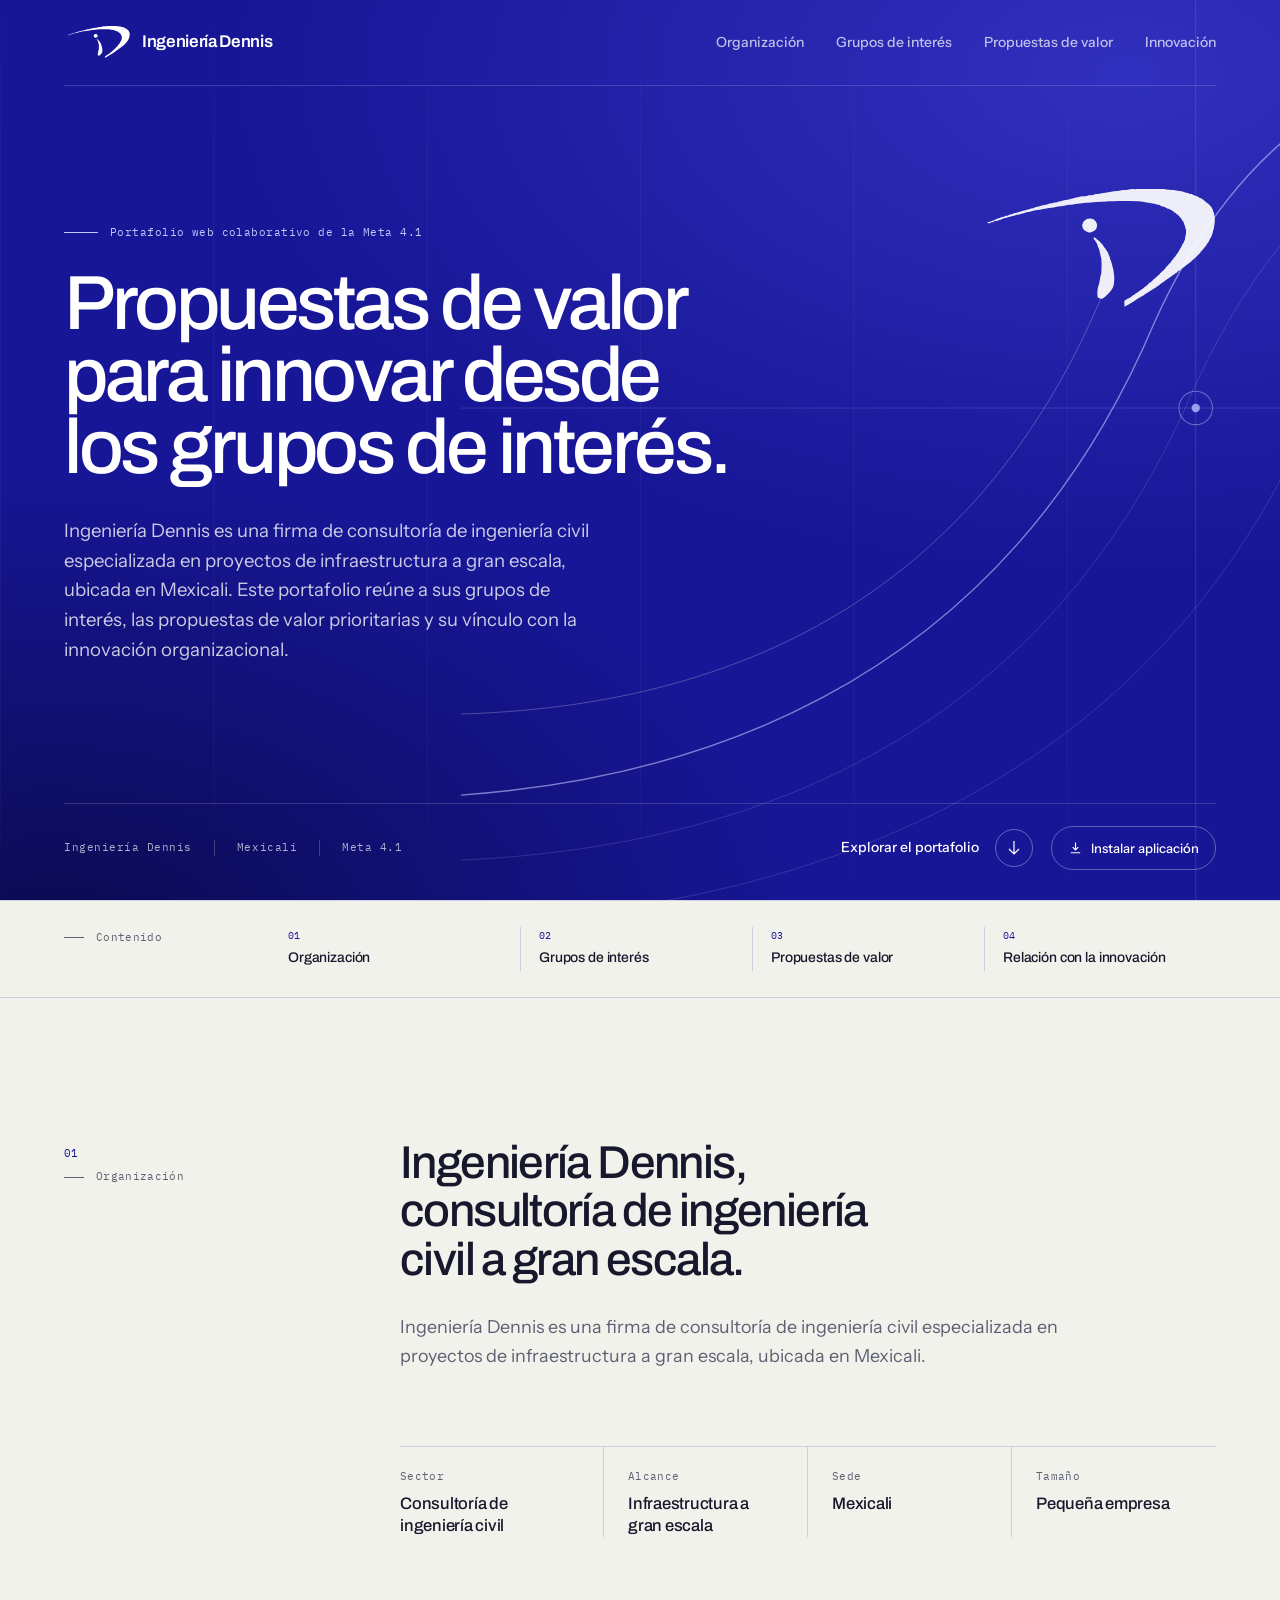
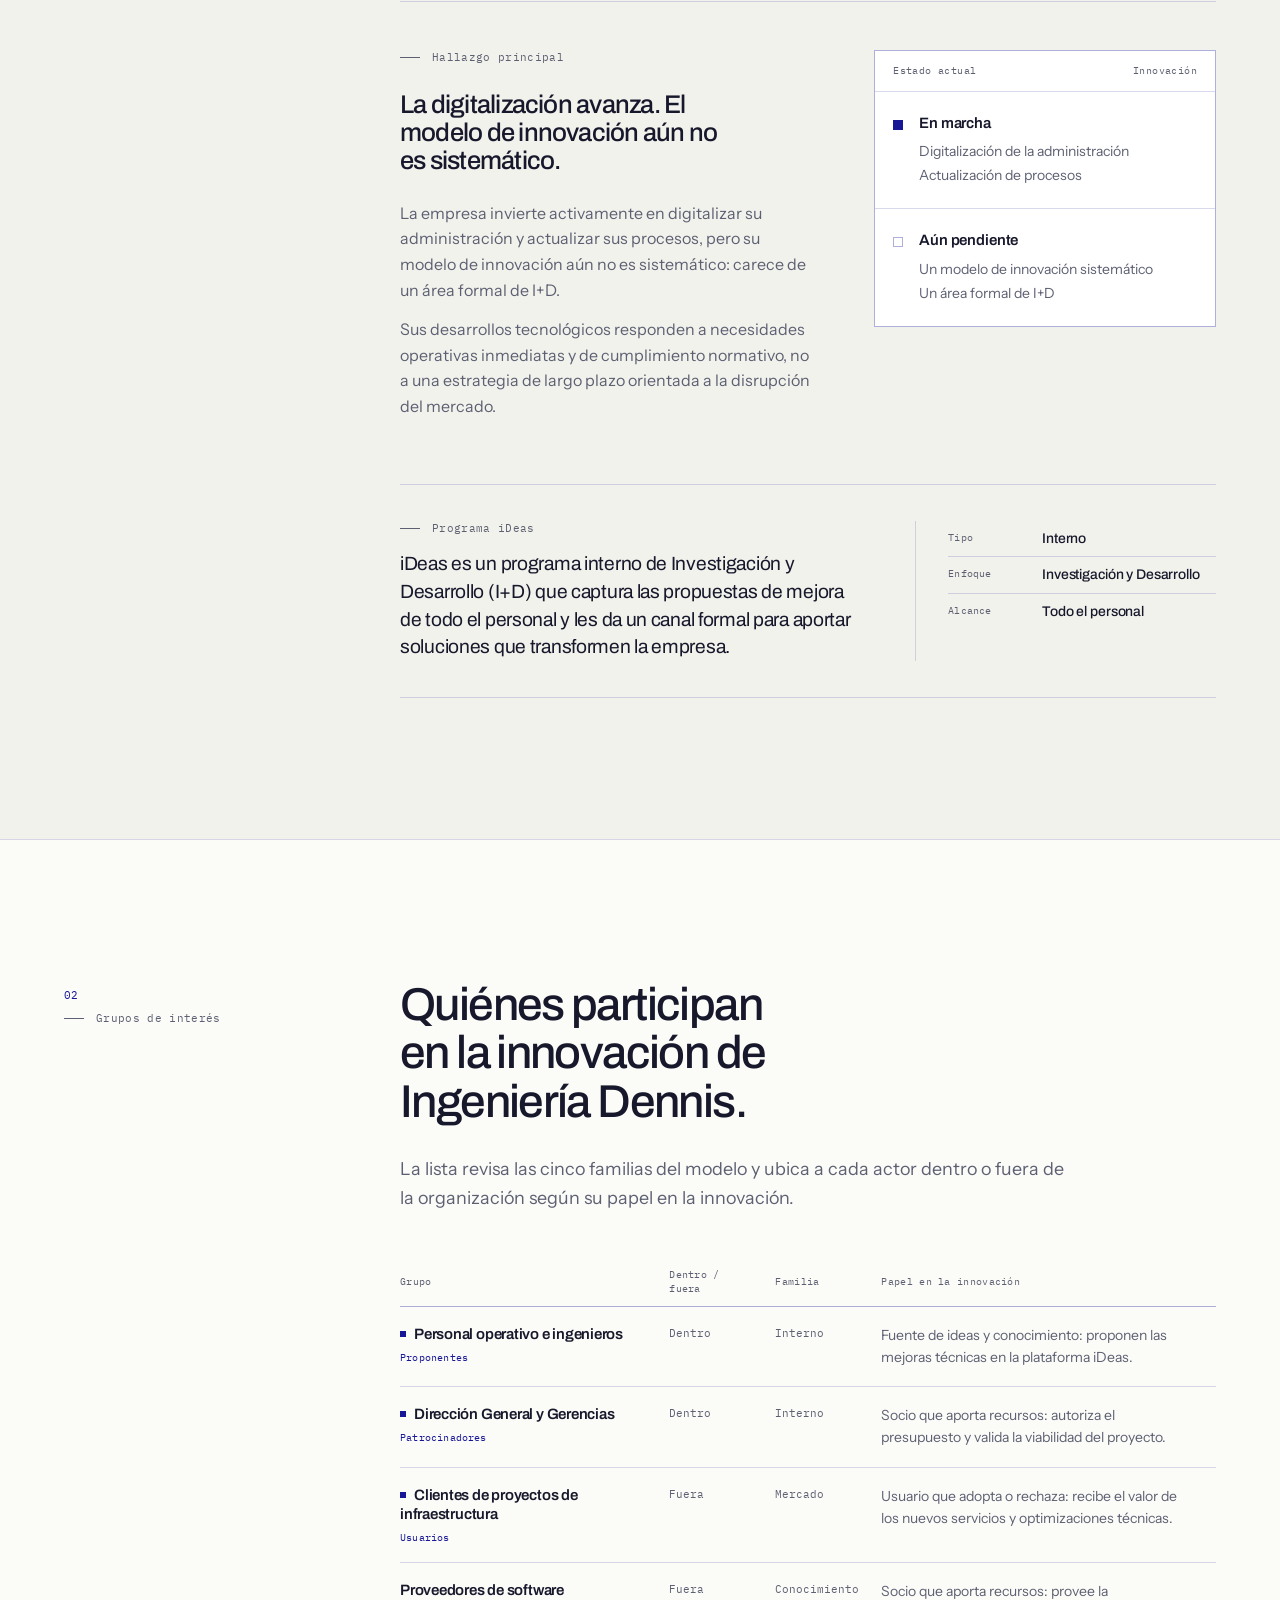
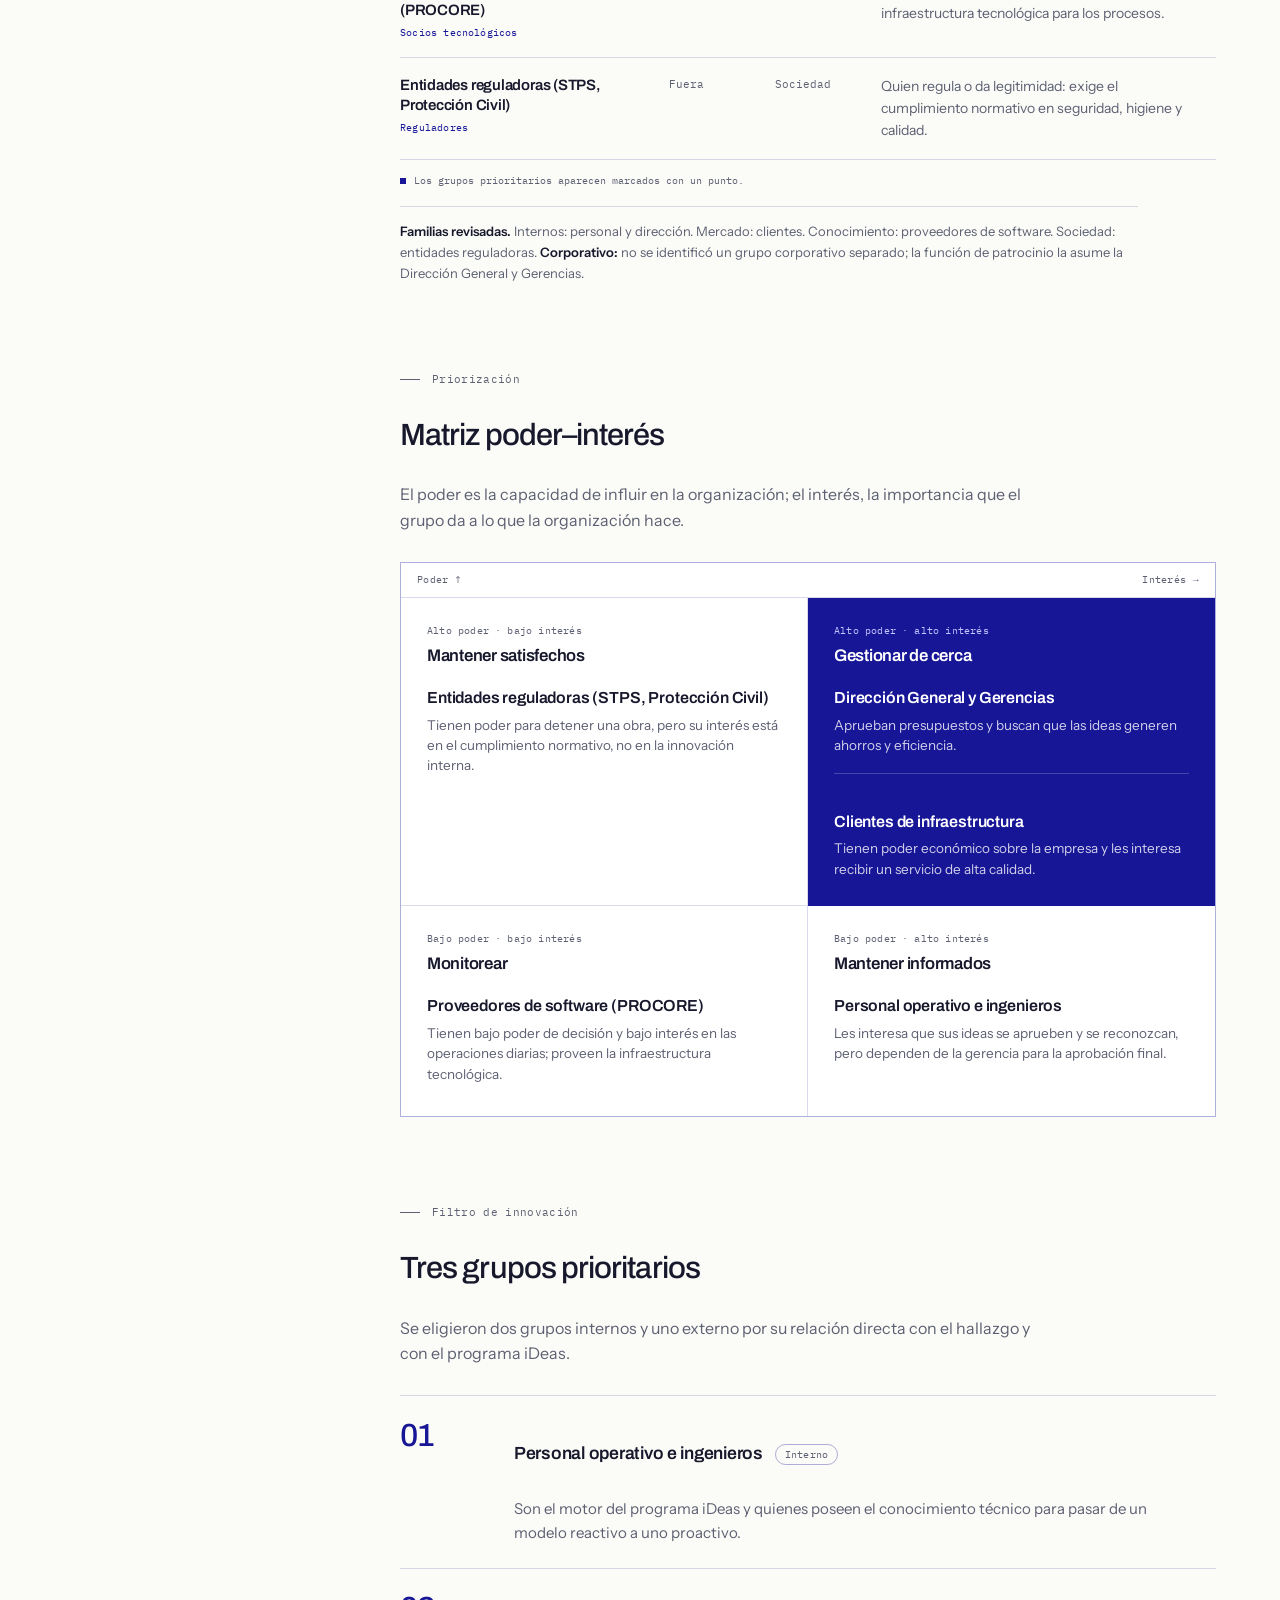
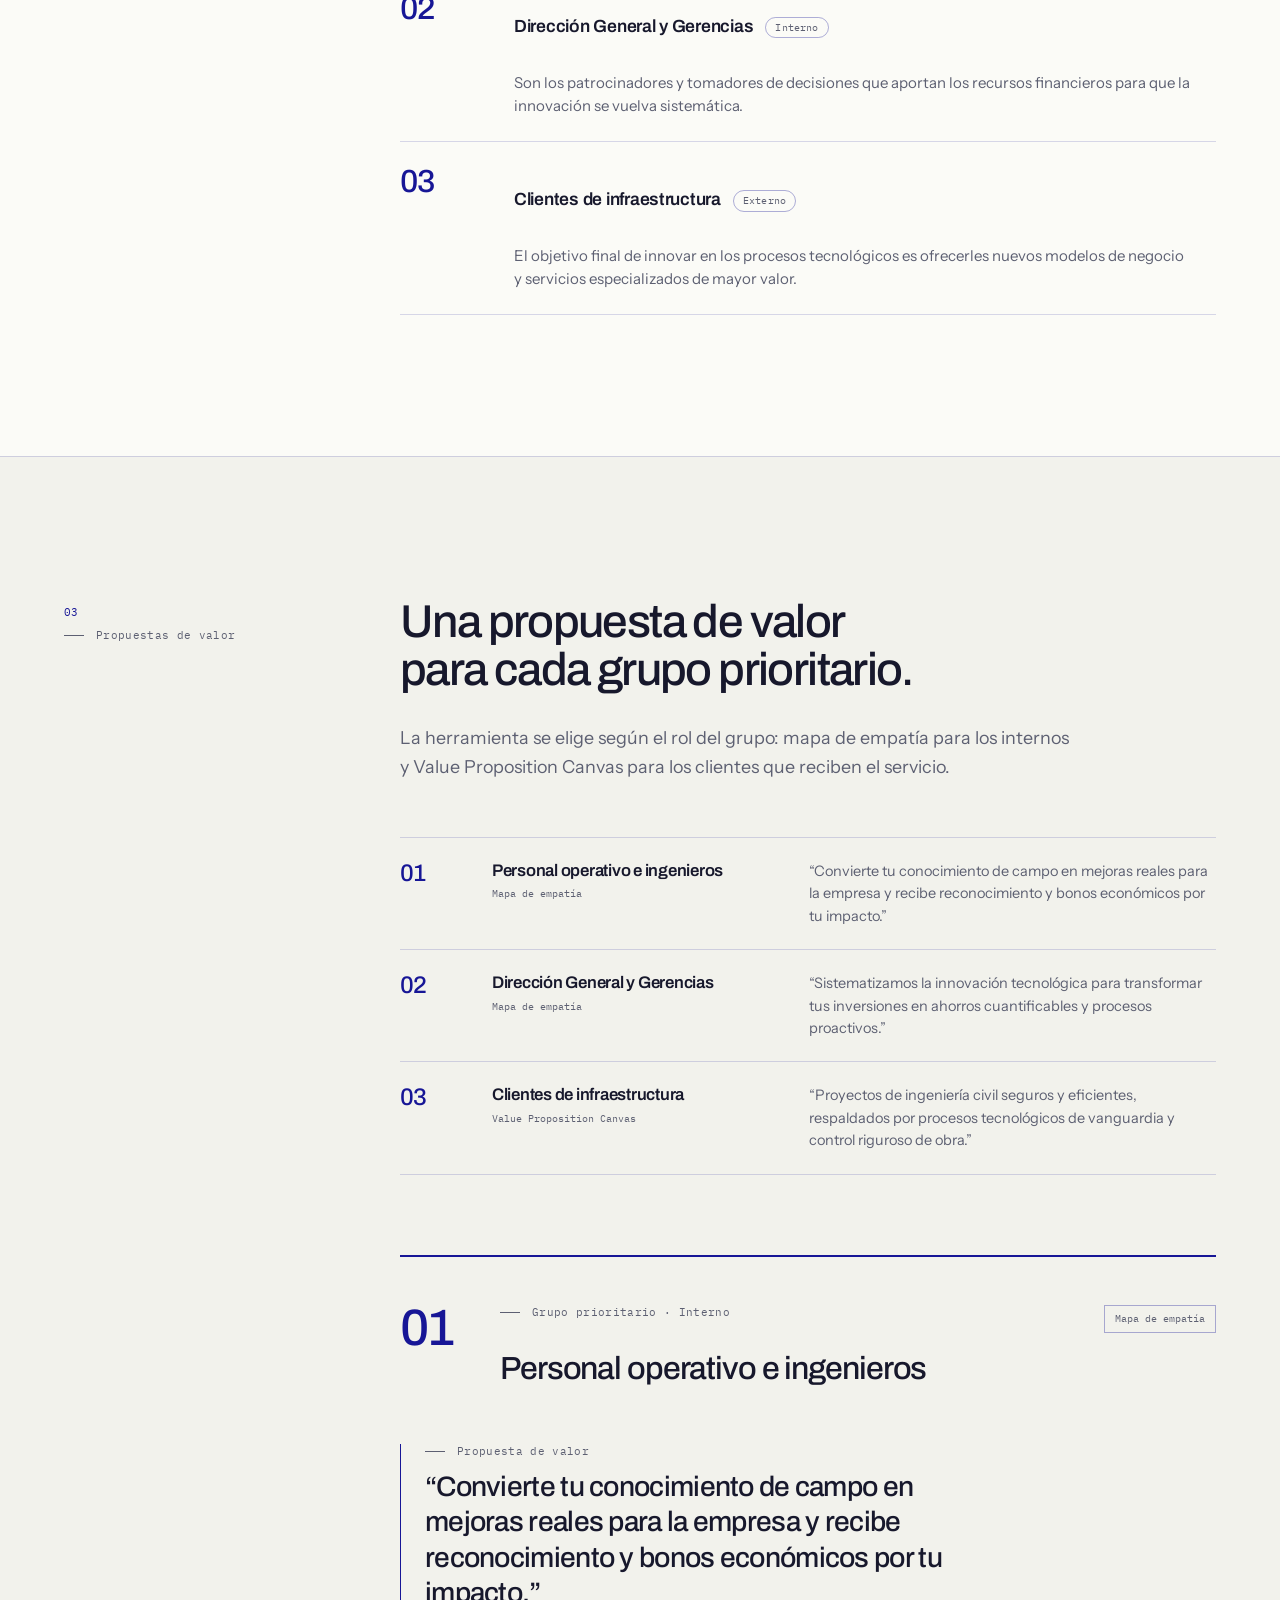
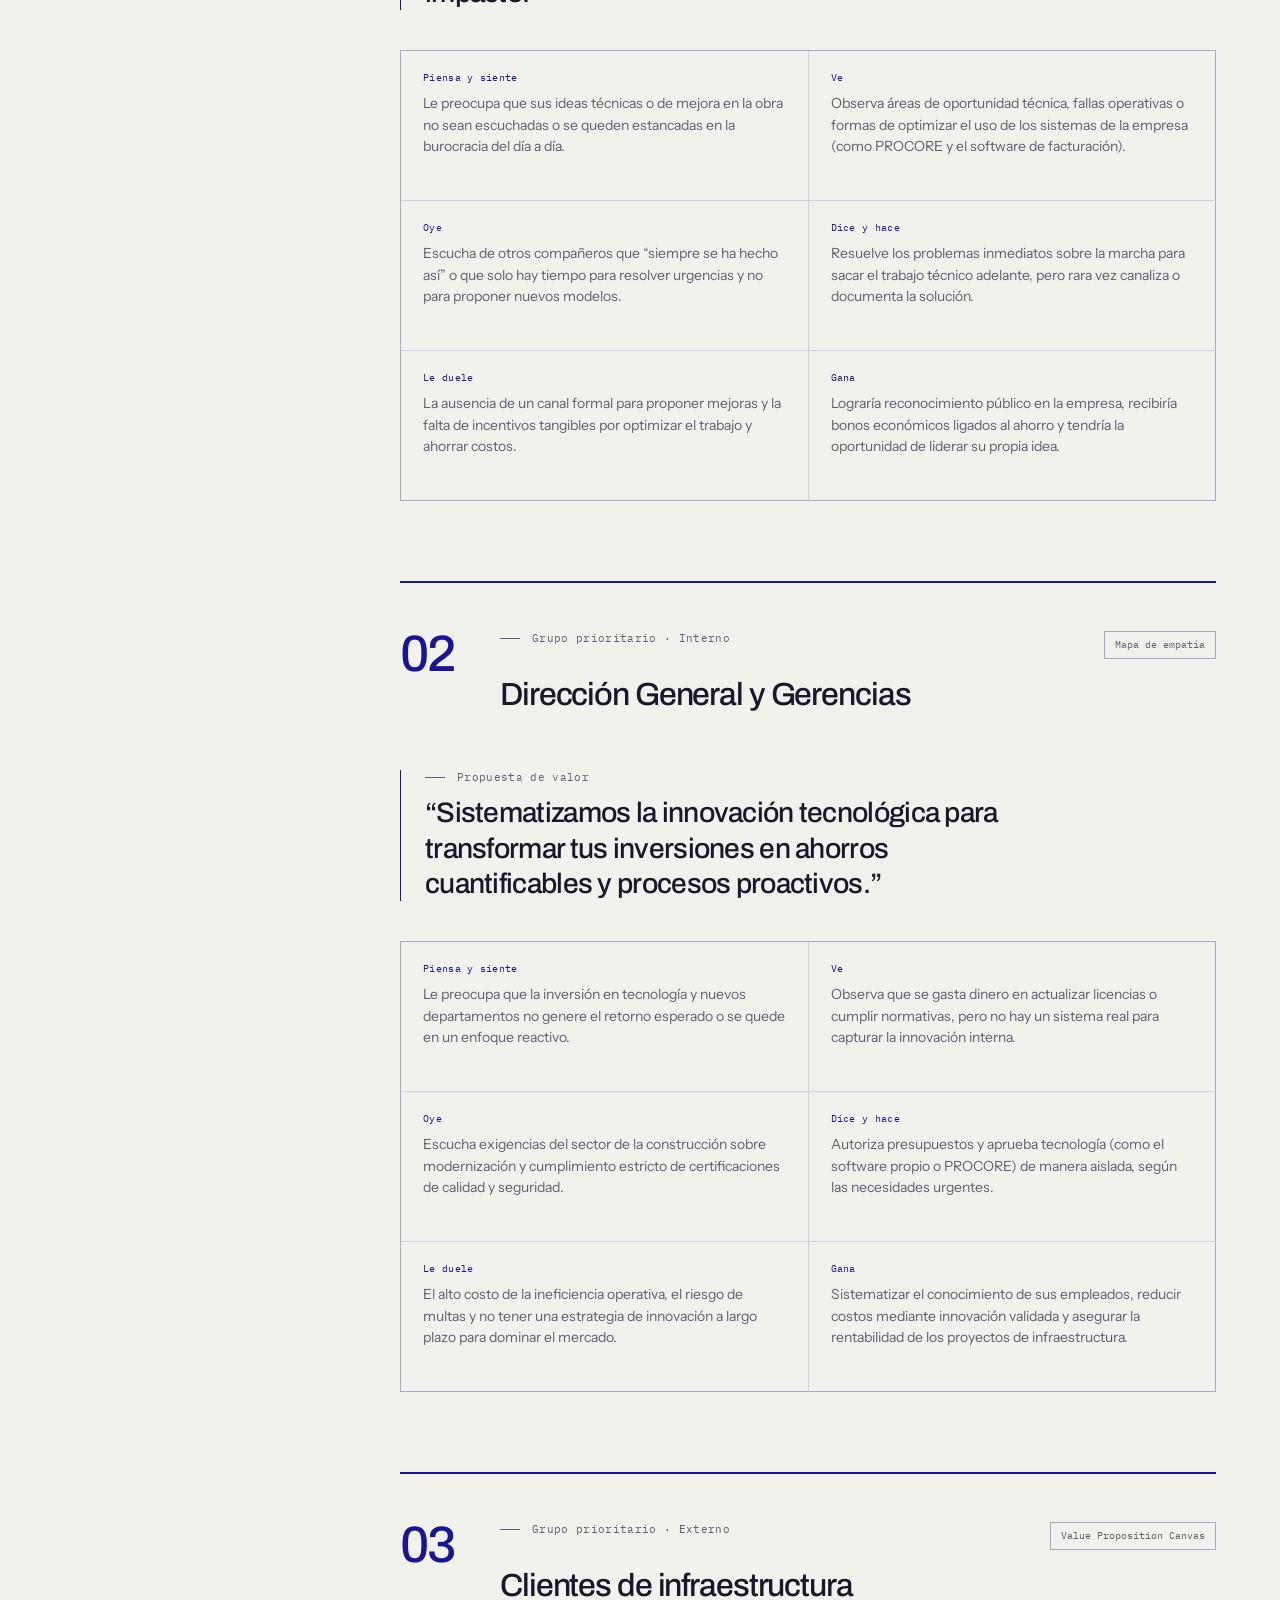
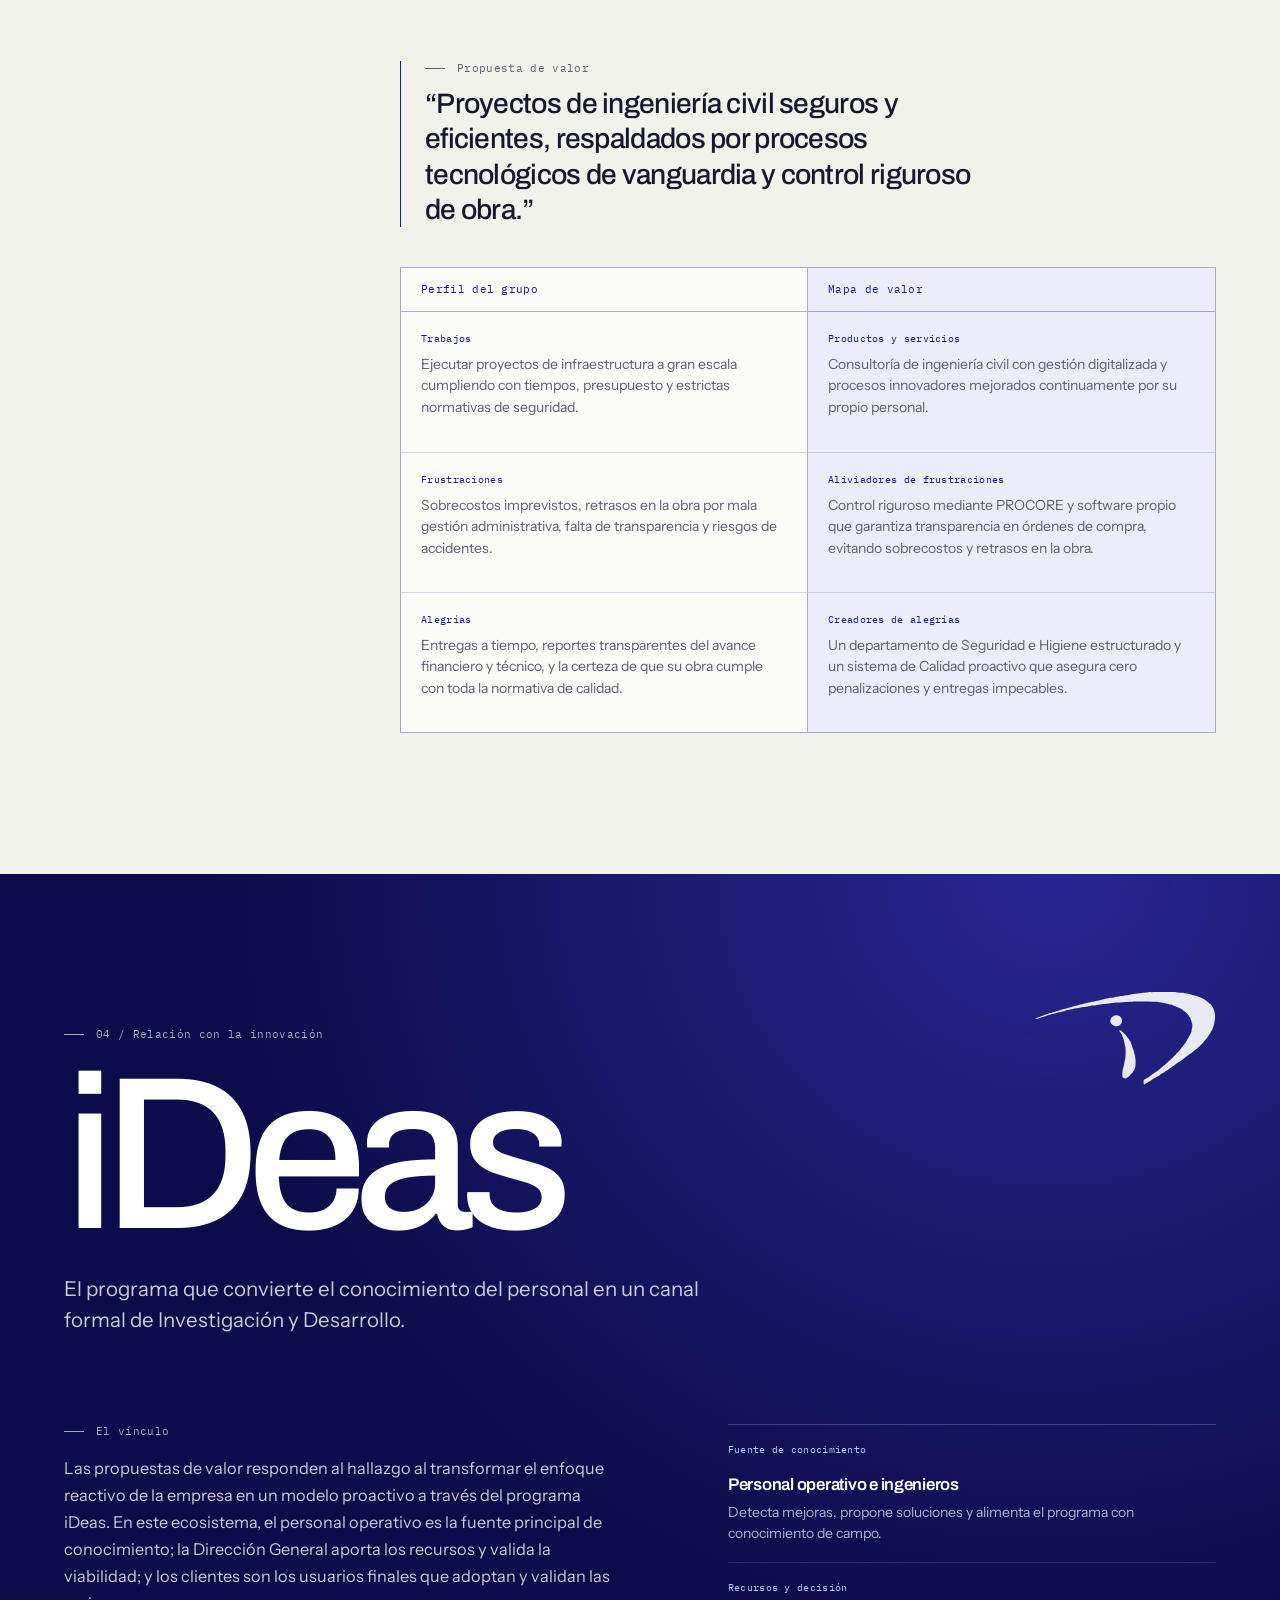
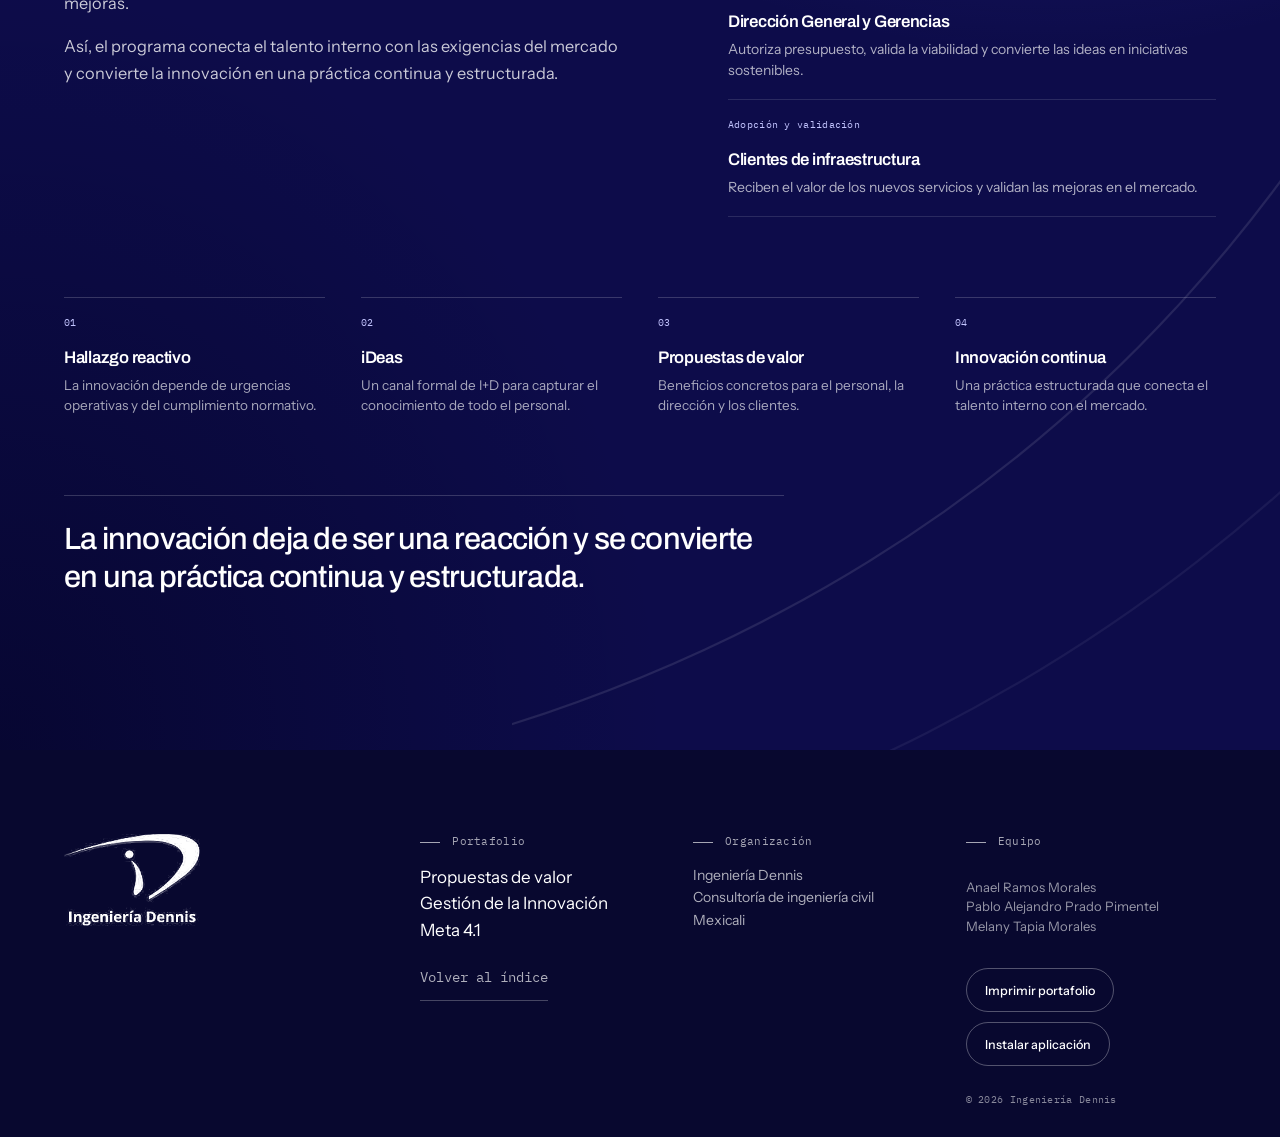
==== commit d15ea710: "Agregar tamaño, integrantes e instalación PWA visible" ====
--- a/index.html
+++ b/index.html
@@ -100,21 +100,29 @@
             <span>Mexicali</span>
             <span>Meta 4.1</span>
           </div>
-          <a class="hero-link" href="#indice">
-            <span>Explorar el portafolio</span>
-            <span class="hero-link-icon" aria-hidden="true">
-              <svg width="14" height="16" viewBox="0 0 14 16" fill="none">
-                <path d="M7 1v13M2 9l5 5 5-5" stroke="currentColor" stroke-width="1.2"/>
+          <div class="hero-actions">
+            <a class="hero-link" href="#indice">
+              <span>Explorar el portafolio</span>
+              <span class="hero-link-icon" aria-hidden="true">
+                <svg width="14" height="16" viewBox="0 0 14 16" fill="none">
+                  <path d="M7 1v13M2 9l5 5 5-5" stroke="currentColor" stroke-width="1.2"/>
+                </svg>
+              </span>
+            </a>
+            <button class="install-cta" type="button" data-install-trigger>
+              <svg width="15" height="16" viewBox="0 0 16 16" fill="none" aria-hidden="true">
+                <path d="M8 2v8M5 7l3 3 3-3M3 13h10" stroke="currentColor" stroke-width="1.2"/>
               </svg>
-            </span>
-          </a>
+              <span>Instalar aplicación</span>
+            </button>
+          </div>
         </div>
 
         <div class="print-cover-meta">
           <p><span>Organización</span> Ingeniería Dennis</p>
           <p><span>Portafolio</span> Gestión de la Innovación · Meta 4.1</p>
           <p><span>Plataforma</span> Sitio web</p>
-          <p><span>Integrantes</span> Por confirmar</p>
+          <p><span>Integrantes</span> Anael Ramos Morales<br>Pablo Alejandro Prado Pimentel<br>Melany Tapia Morales</p>
         </div>
       </div>
     </section>
@@ -176,7 +184,7 @@
             </div>
             <div class="spec">
               <dt>Tamaño</dt>
-              <dd class="is-pending">Por confirmar</dd>
+              <dd>Pequeña empresa</dd>
             </div>
           </dl>
 
@@ -689,15 +697,62 @@
 
       <div class="footer-end">
         <p class="label label--light">Equipo</p>
-        <p class="footer-team">Integrantes: por confirmar</p>
+        <p class="footer-team">Anael Ramos Morales<br>Pablo Alejandro Prado Pimentel<br>Melany Tapia Morales</p>
         <div class="footer-actions">
           <button class="print-button" id="print-portfolio" type="button">Imprimir portafolio</button>
-          <button class="install-button" id="install-app" type="button" hidden>Instalar aplicación</button>
+          <button class="install-button" id="install-app" type="button" data-install-trigger>Instalar aplicación</button>
         </div>
         <p class="copyright">© <span id="year">2026</span> Ingeniería Dennis</p>
       </div>
     </div>
   </footer>
+
+  <dialog class="install-dialog" id="install-dialog" aria-labelledby="install-dialog-title">
+    <div class="install-dialog-head">
+      <div class="install-dialog-brand">
+        <img src="assets/logo-mark-blue.png" width="236" height="118" alt="">
+        <span>Ingeniería Dennis</span>
+      </div>
+      <button class="install-dialog-close" type="button" aria-label="Cerrar instrucciones de instalación" data-close-install>
+        <svg width="14" height="14" viewBox="0 0 14 14" fill="none" aria-hidden="true">
+          <path d="M2 2l10 10M12 2L2 12" stroke="currentColor" stroke-width="1.2"/>
+        </svg>
+      </button>
+    </div>
+
+    <div class="install-dialog-body">
+      <p class="label">Aplicación web</p>
+      <h2 class="install-dialog-title" id="install-dialog-title">Lleva el portafolio contigo.</h2>
+      <p class="install-dialog-lead">Instálalo como aplicación y consulta el contenido sin conexión después de la primera visita.</p>
+
+      <ol class="install-steps">
+        <li>
+          <span class="install-step-num">01</span>
+          <div>
+            <h3>Chrome o Edge en computadora</h3>
+            <p>Abre el menú del navegador y elige <strong>Instalar aplicación</strong>.</p>
+          </div>
+        </li>
+        <li>
+          <span class="install-step-num">02</span>
+          <div>
+            <h3>Android</h3>
+            <p>Abre el menú de Chrome y elige <strong>Instalar aplicación</strong> o <strong>Añadir a pantalla de inicio</strong>.</p>
+          </div>
+        </li>
+        <li>
+          <span class="install-step-num">03</span>
+          <div>
+            <h3>iPhone o iPad</h3>
+            <p>Toca <strong>Compartir</strong> y luego <strong>Añadir a pantalla de inicio</strong>.</p>
+          </div>
+        </li>
+      </ol>
+
+      <p class="install-dialog-note">Si el navegador muestra un aviso de instalación, acéptalo para completar el proceso.</p>
+      <button class="install-dialog-action" type="button" data-close-install>Entendido</button>
+    </div>
+  </dialog>
 
   <div class="offline-badge" id="offline-badge" role="status" aria-live="polite" hidden>Sin conexión</div>
 
--- a/css/styles.css
+++ b/css/styles.css
@@ -2618,6 +2618,266 @@
   }
 }
 
+/* Instalación de la PWA */
+
+.no-js [data-install-trigger] {
+  display: none;
+}
+
+@media (display-mode: standalone) {
+  [data-install-trigger] {
+    display: none !important;
+  }
+}
+
+.hero-foot {
+  flex-wrap: wrap;
+  row-gap: 18px;
+}
+
+.hero-actions {
+  display: flex;
+  flex-wrap: wrap;
+  align-items: center;
+  justify-content: flex-end;
+  gap: 14px 18px;
+}
+
+.install-cta {
+  display: inline-flex;
+  align-items: center;
+  gap: 8px;
+  min-height: 44px;
+  padding: 0 16px;
+  border: 1px solid rgba(255, 255, 255, 0.32);
+  border-radius: 999px;
+  background: transparent;
+  color: var(--white);
+  font-family: var(--font-body);
+  font-size: 13px;
+  font-weight: 500;
+  cursor: pointer;
+  transition:
+    transform 0.4s var(--ease),
+    background-color 0.4s var(--ease),
+    color 0.4s var(--ease),
+    border-color 0.4s var(--ease);
+}
+
+.install-cta svg {
+  flex: none;
+}
+
+.install-cta:hover {
+  border-color: var(--white);
+  background: var(--white);
+  color: var(--brand);
+}
+
+.install-cta:active {
+  transform: scale(0.98);
+}
+
+.install-dialog {
+  width: min(560px, calc(100vw - 32px));
+  max-height: calc(100dvh - 32px);
+  margin: auto;
+  padding: 0;
+  overflow: auto;
+  border: 1px solid var(--line-strong);
+  border-radius: 6px;
+  background: var(--paper-light);
+  color: var(--ink);
+  box-shadow: 0 30px 80px rgba(8, 8, 47, 0.22);
+}
+
+.install-dialog[open] {
+  animation: dialog-in 0.35s var(--ease);
+}
+
+.install-dialog::backdrop {
+  background: rgba(8, 8, 47, 0.72);
+  backdrop-filter: blur(4px);
+}
+
+@keyframes dialog-in {
+  from {
+    opacity: 0;
+    transform: translateY(10px) scale(0.985);
+  }
+  to {
+    opacity: 1;
+    transform: none;
+  }
+}
+
+.install-dialog-head {
+  display: flex;
+  align-items: center;
+  justify-content: space-between;
+  gap: 16px;
+  padding: 14px 18px;
+  border-bottom: 1px solid var(--line);
+  background: var(--paper);
+}
+
+.install-dialog-brand {
+  display: inline-flex;
+  align-items: center;
+  gap: 10px;
+}
+
+.install-dialog-brand img {
+  width: auto;
+  height: 27px;
+}
+
+.install-dialog-brand span {
+  font-family: var(--font-display);
+  font-size: 14px;
+  font-weight: 600;
+  letter-spacing: -0.015em;
+}
+
+.install-dialog-close {
+  display: grid;
+  place-items: center;
+  width: 40px;
+  height: 40px;
+  padding: 0;
+  border: 1px solid var(--line);
+  border-radius: 50%;
+  background: transparent;
+  color: var(--steel);
+  cursor: pointer;
+  transition:
+    color 0.4s var(--ease),
+    border-color 0.4s var(--ease);
+}
+
+.install-dialog-close:hover {
+  border-color: var(--brand);
+  color: var(--brand);
+}
+
+.install-dialog-body {
+  padding: 24px 28px 28px;
+}
+
+.install-dialog-title {
+  margin-top: 10px;
+  font-family: var(--font-display);
+  font-size: clamp(1.7rem, 3vw, 2.2rem);
+  font-weight: 500;
+  letter-spacing: -0.035em;
+  line-height: 1.05;
+}
+
+.install-dialog-lead {
+  max-width: 48ch;
+  margin-top: 12px;
+  color: var(--steel);
+  font-size: 15px;
+  line-height: 1.6;
+}
+
+.install-steps {
+  margin: 24px 0 0;
+  padding: 0;
+  border-top: 1px solid var(--line);
+  list-style: none;
+}
+
+.install-steps li {
+  display: grid;
+  grid-template-columns: 42px minmax(0, 1fr);
+  gap: 14px;
+  padding: 14px 0;
+  border-bottom: 1px solid var(--line);
+}
+
+.install-step-num {
+  padding-top: 3px;
+  color: var(--brand);
+  font-family: var(--font-mono);
+  font-size: 10px;
+  line-height: 1.4;
+}
+
+.install-steps h3 {
+  margin-bottom: 4px;
+  font-family: var(--font-display);
+  font-size: 14.5px;
+  font-weight: 600;
+  letter-spacing: -0.01em;
+  line-height: 1.3;
+}
+
+.install-steps p {
+  color: var(--steel);
+  font-size: 14px;
+  line-height: 1.5;
+}
+
+.install-steps strong {
+  color: var(--ink);
+  font-weight: 600;
+}
+
+.install-dialog-note {
+  margin-top: 16px;
+  color: var(--steel);
+  font-size: 12px;
+  line-height: 1.6;
+}
+
+.install-dialog-action {
+  min-height: 44px;
+  margin-top: 20px;
+  padding: 11px 22px;
+  border: 0;
+  border-radius: 999px;
+  background: var(--brand);
+  color: var(--white);
+  font-family: var(--font-body);
+  font-size: 13.5px;
+  font-weight: 500;
+  cursor: pointer;
+  transition: background-color 0.4s var(--ease);
+}
+
+.install-dialog-action:hover {
+  background: var(--brand-deep);
+}
+
+@media (max-width: 760px) {
+  .hero-actions {
+    width: 100%;
+    justify-content: flex-start;
+  }
+
+  .install-dialog-head {
+    padding: 12px 16px;
+  }
+
+  .install-dialog-body {
+    padding: 20px;
+  }
+
+  .install-dialog-title {
+    font-size: 1.7rem;
+  }
+
+  .install-steps li {
+    grid-template-columns: 34px minmax(0, 1fr);
+    gap: 10px;
+  }
+
+  .install-dialog-action {
+    width: 100%;
+  }
+}
+
 .print-cover-meta {
   display: none;
 }
@@ -2650,6 +2910,8 @@
   .toc,
   .offline-badge,
   .install-button,
+  .install-cta,
+  .install-dialog,
   .print-button,
   .footer-brand,
   .footer-actions,
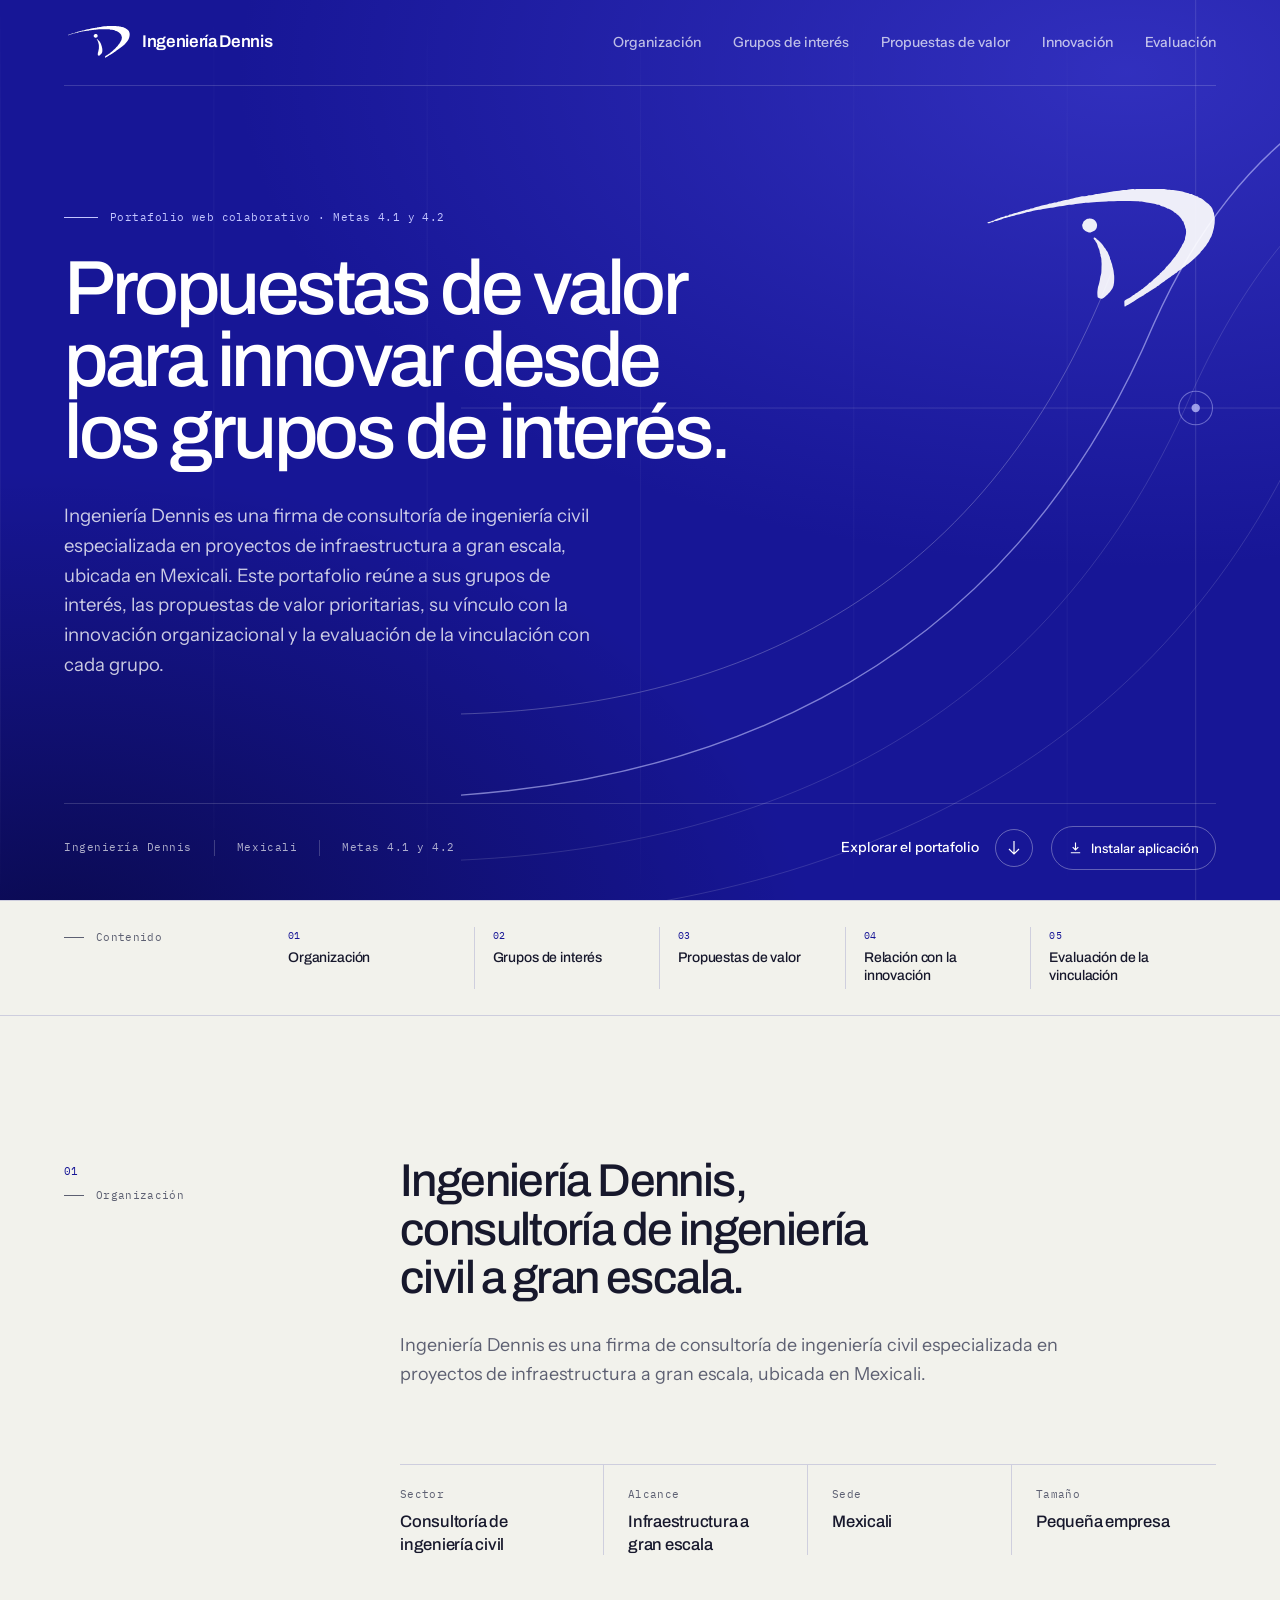
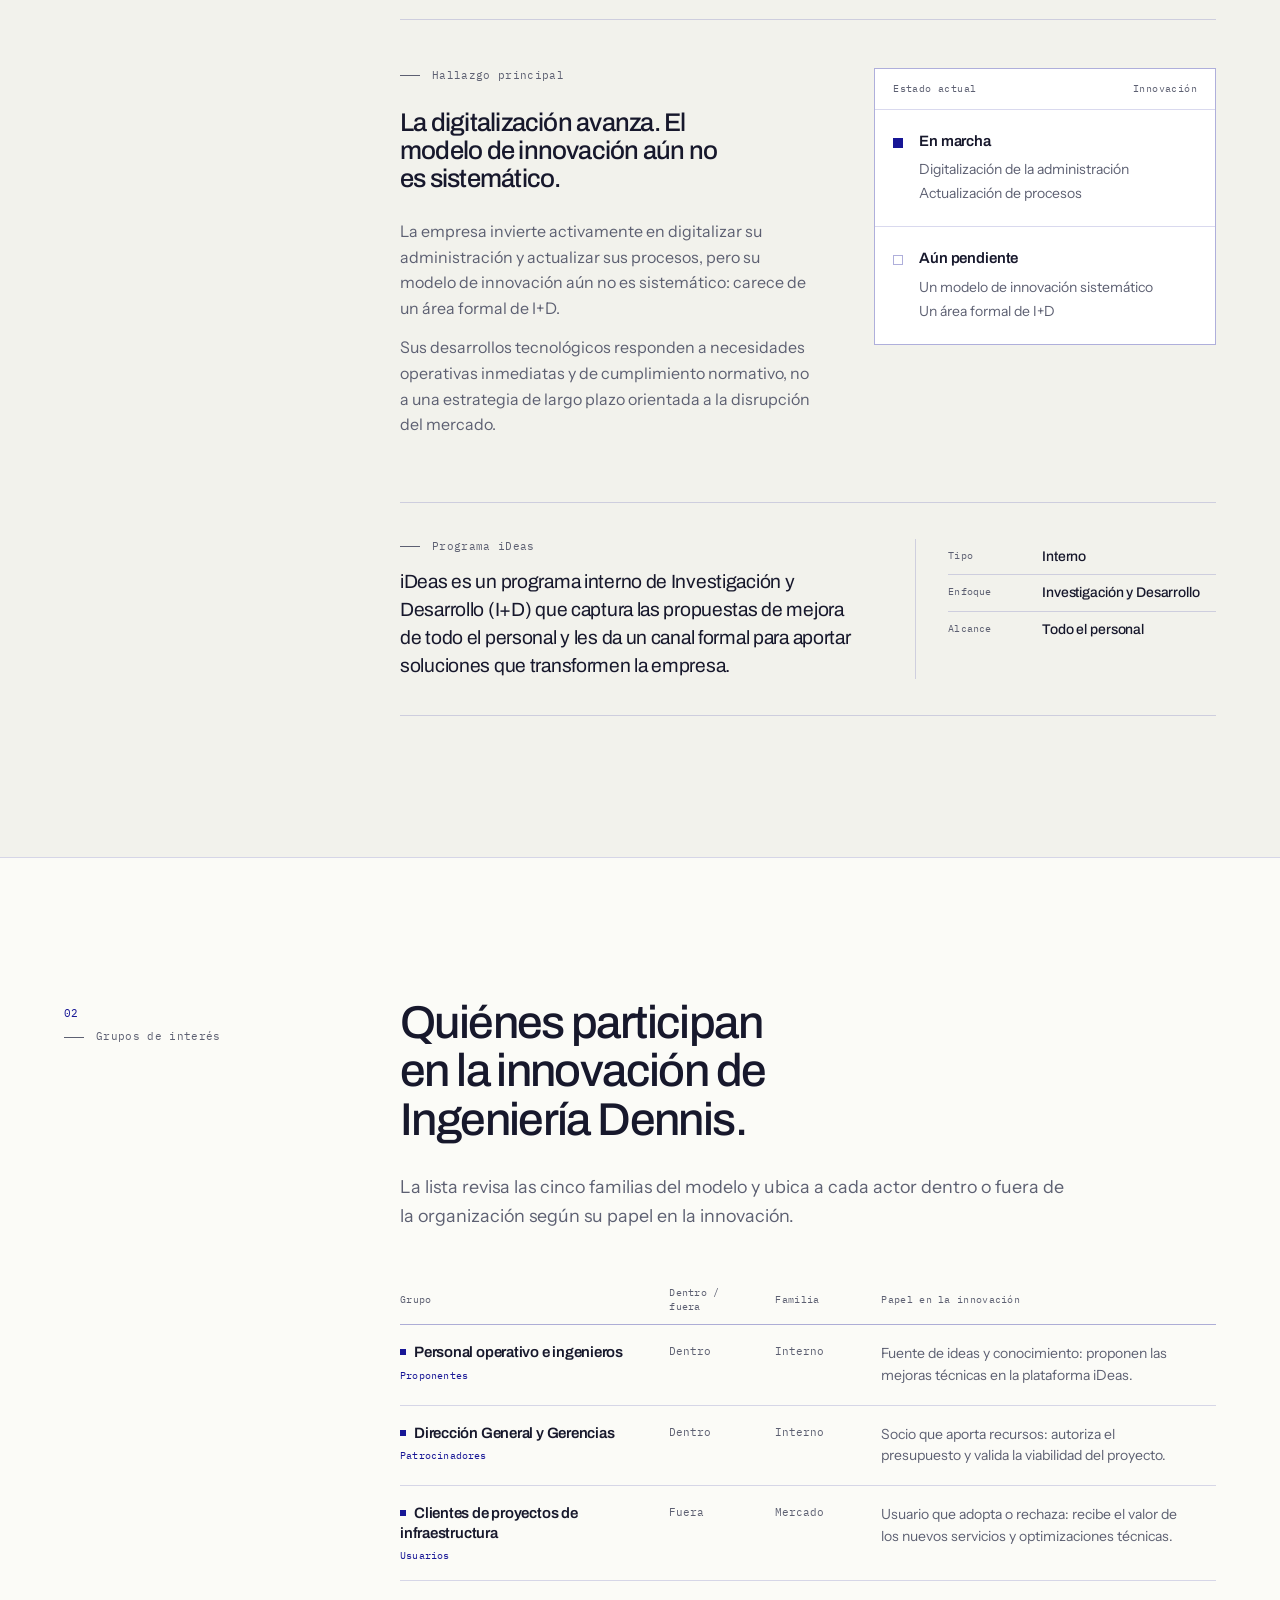
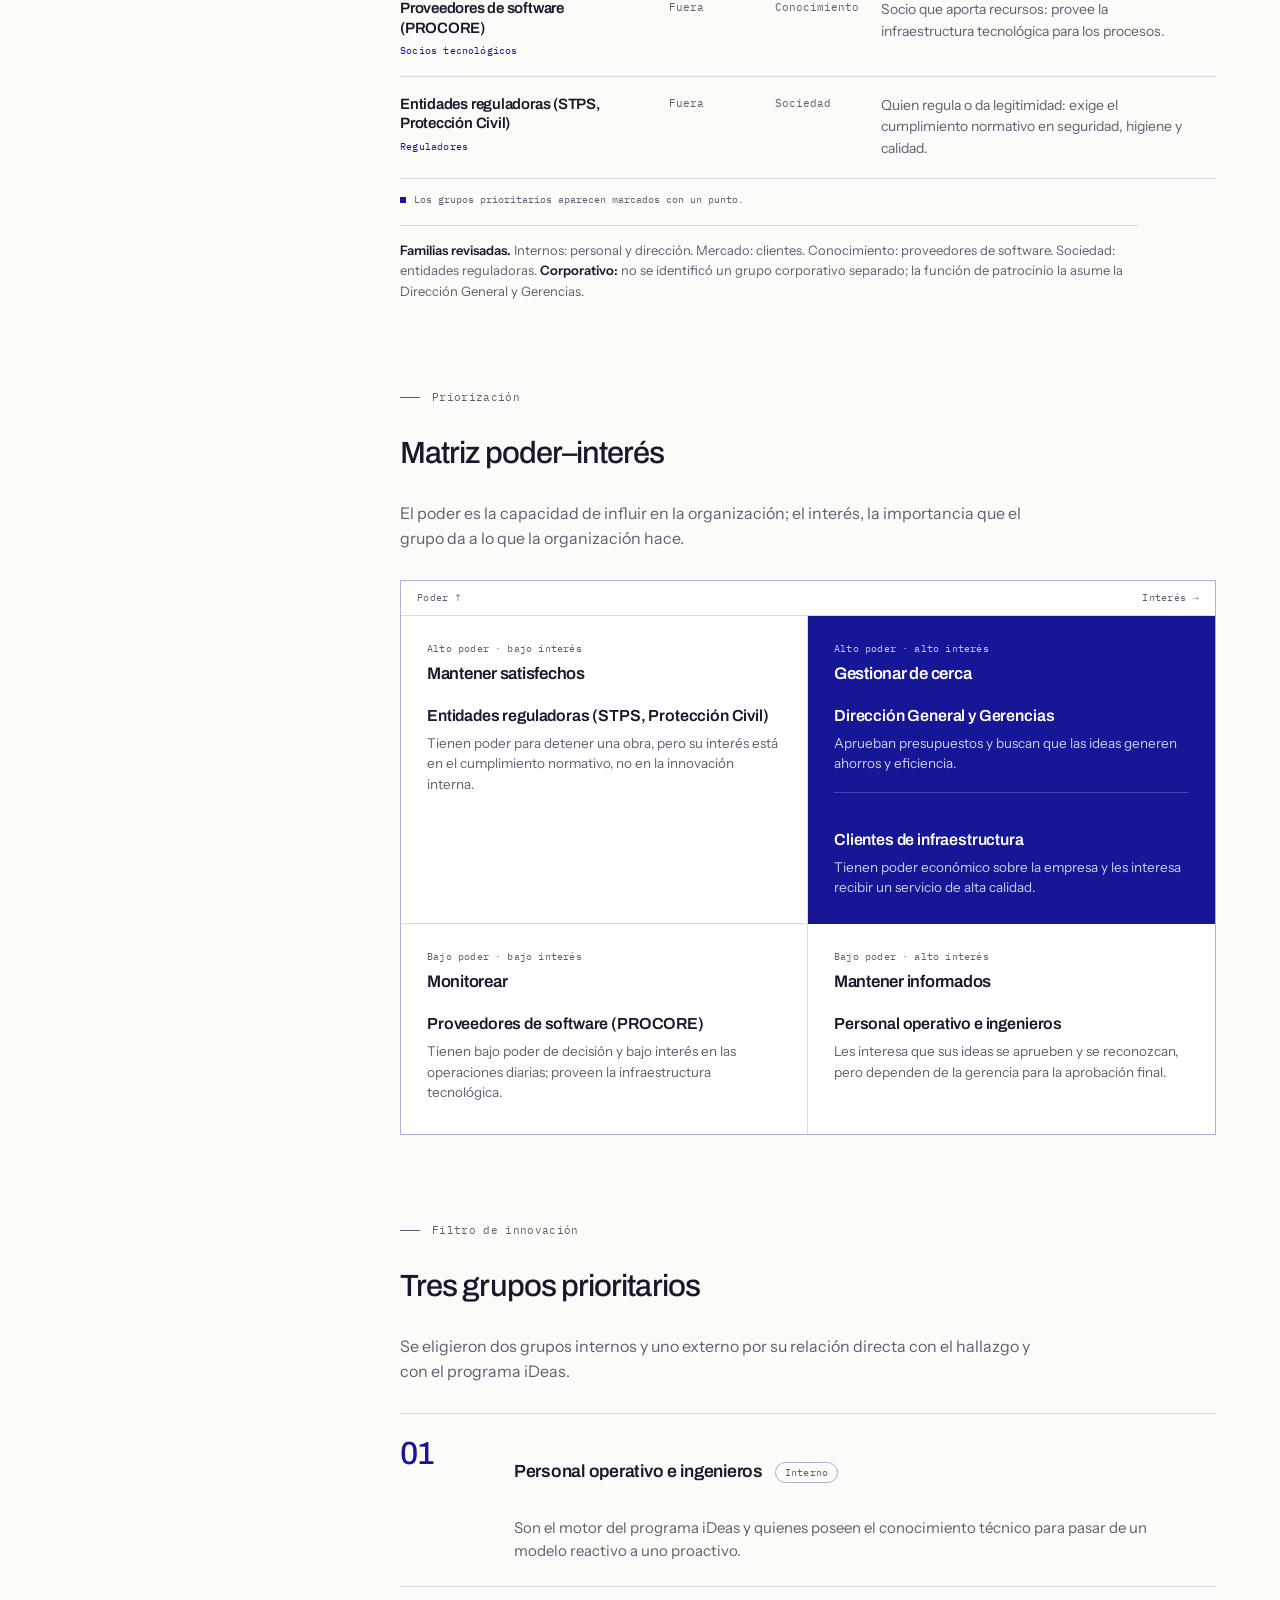
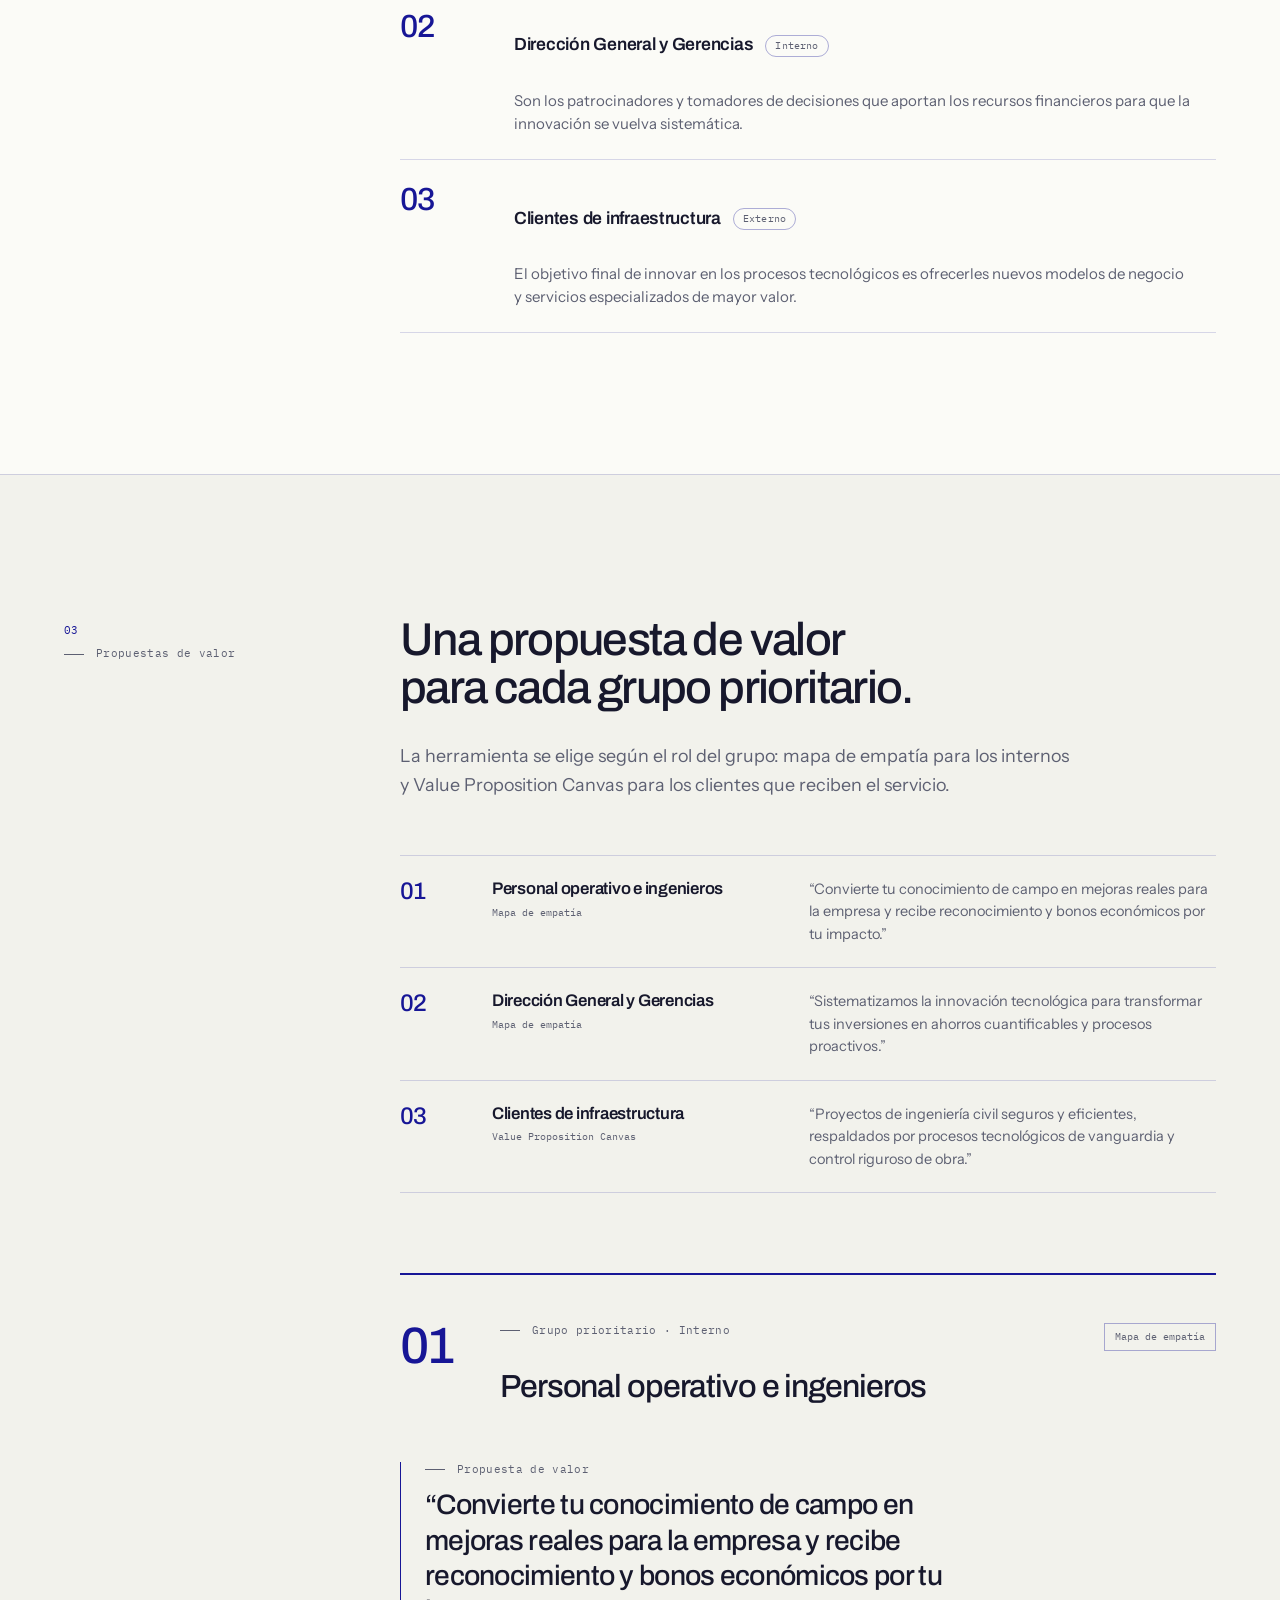
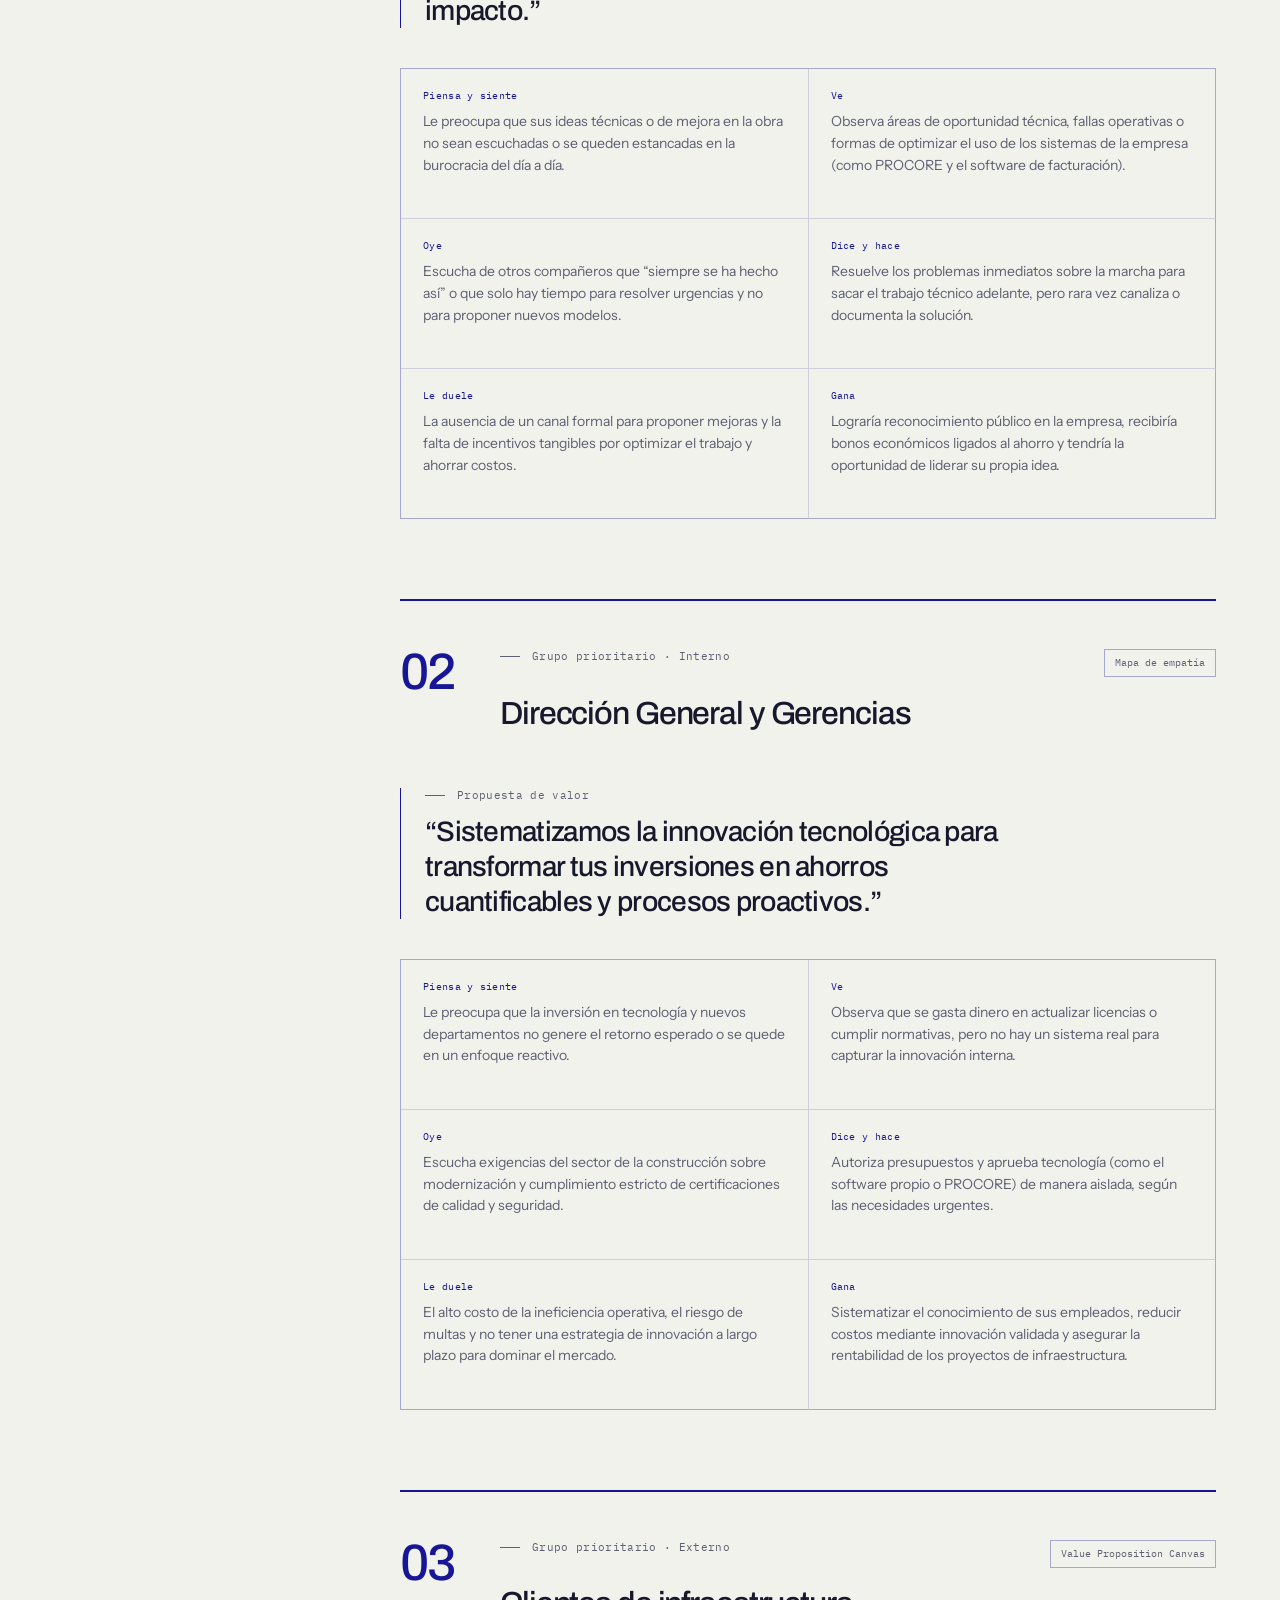
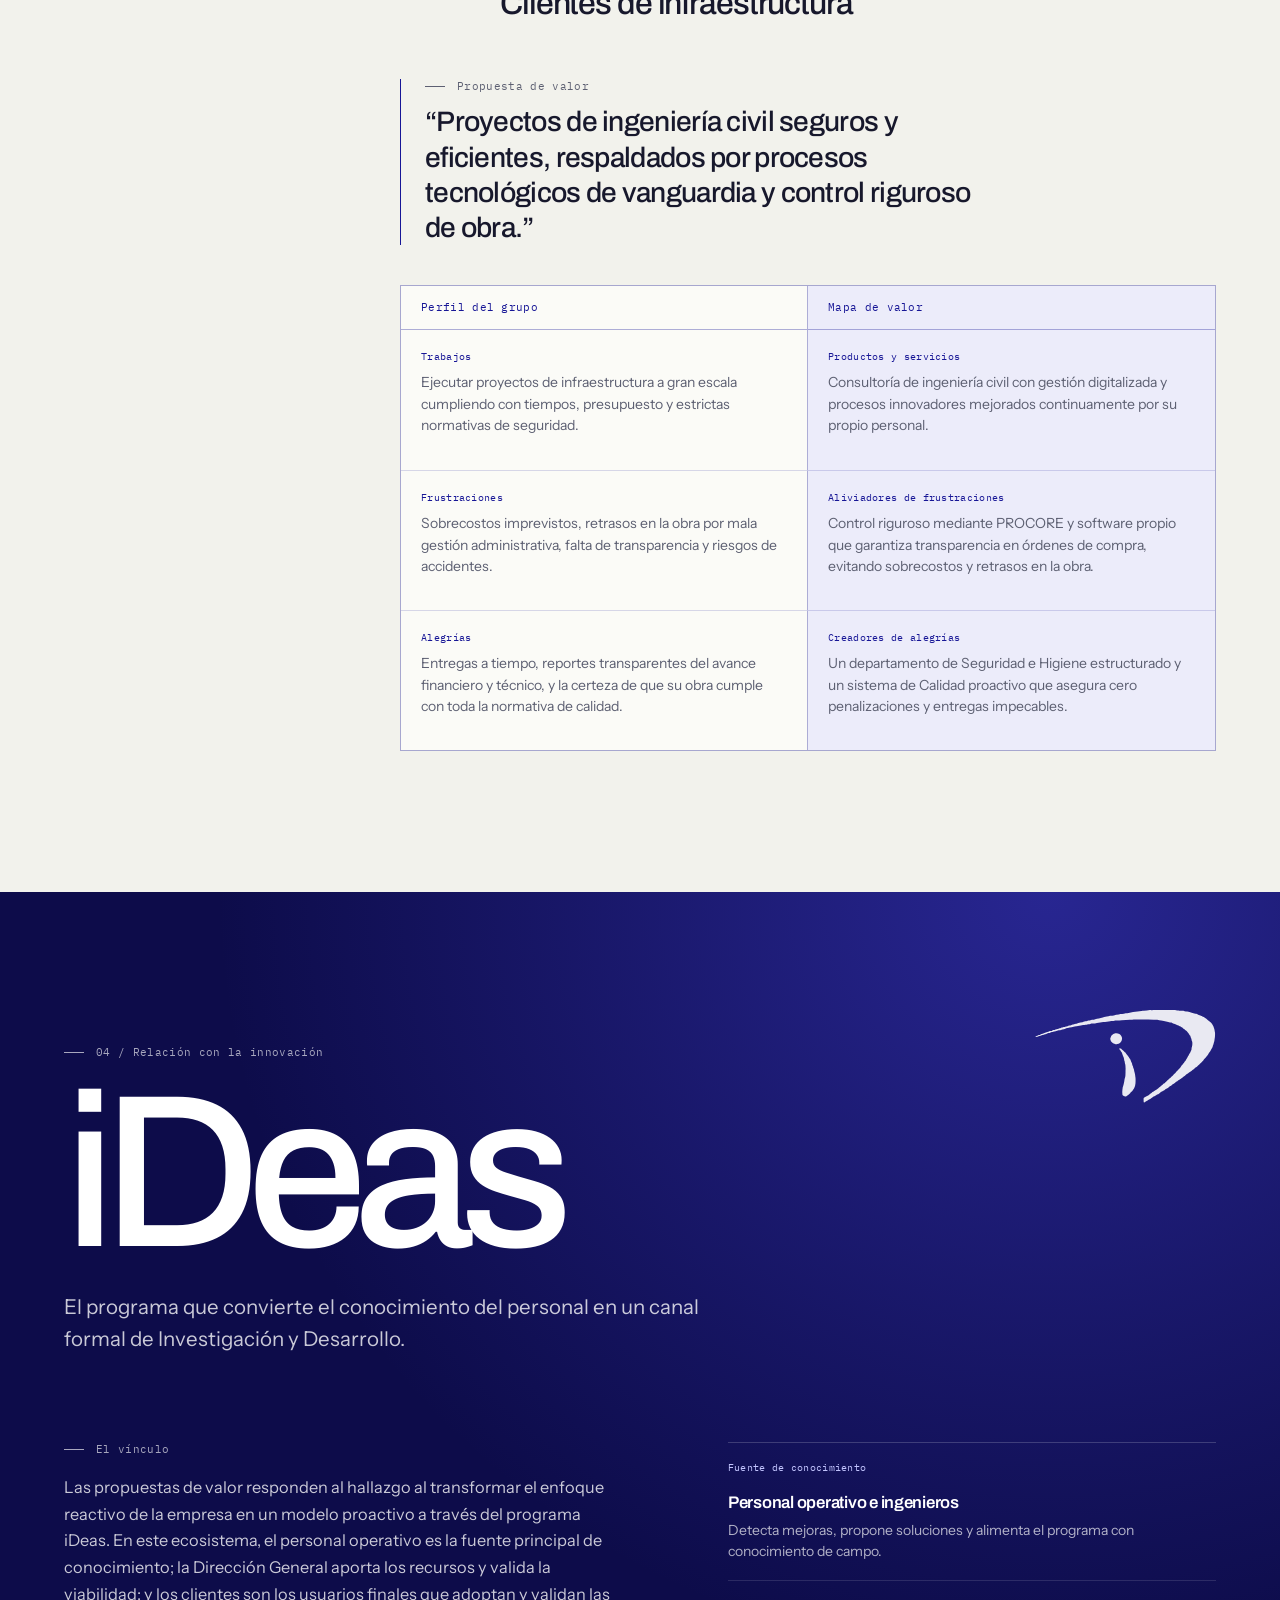
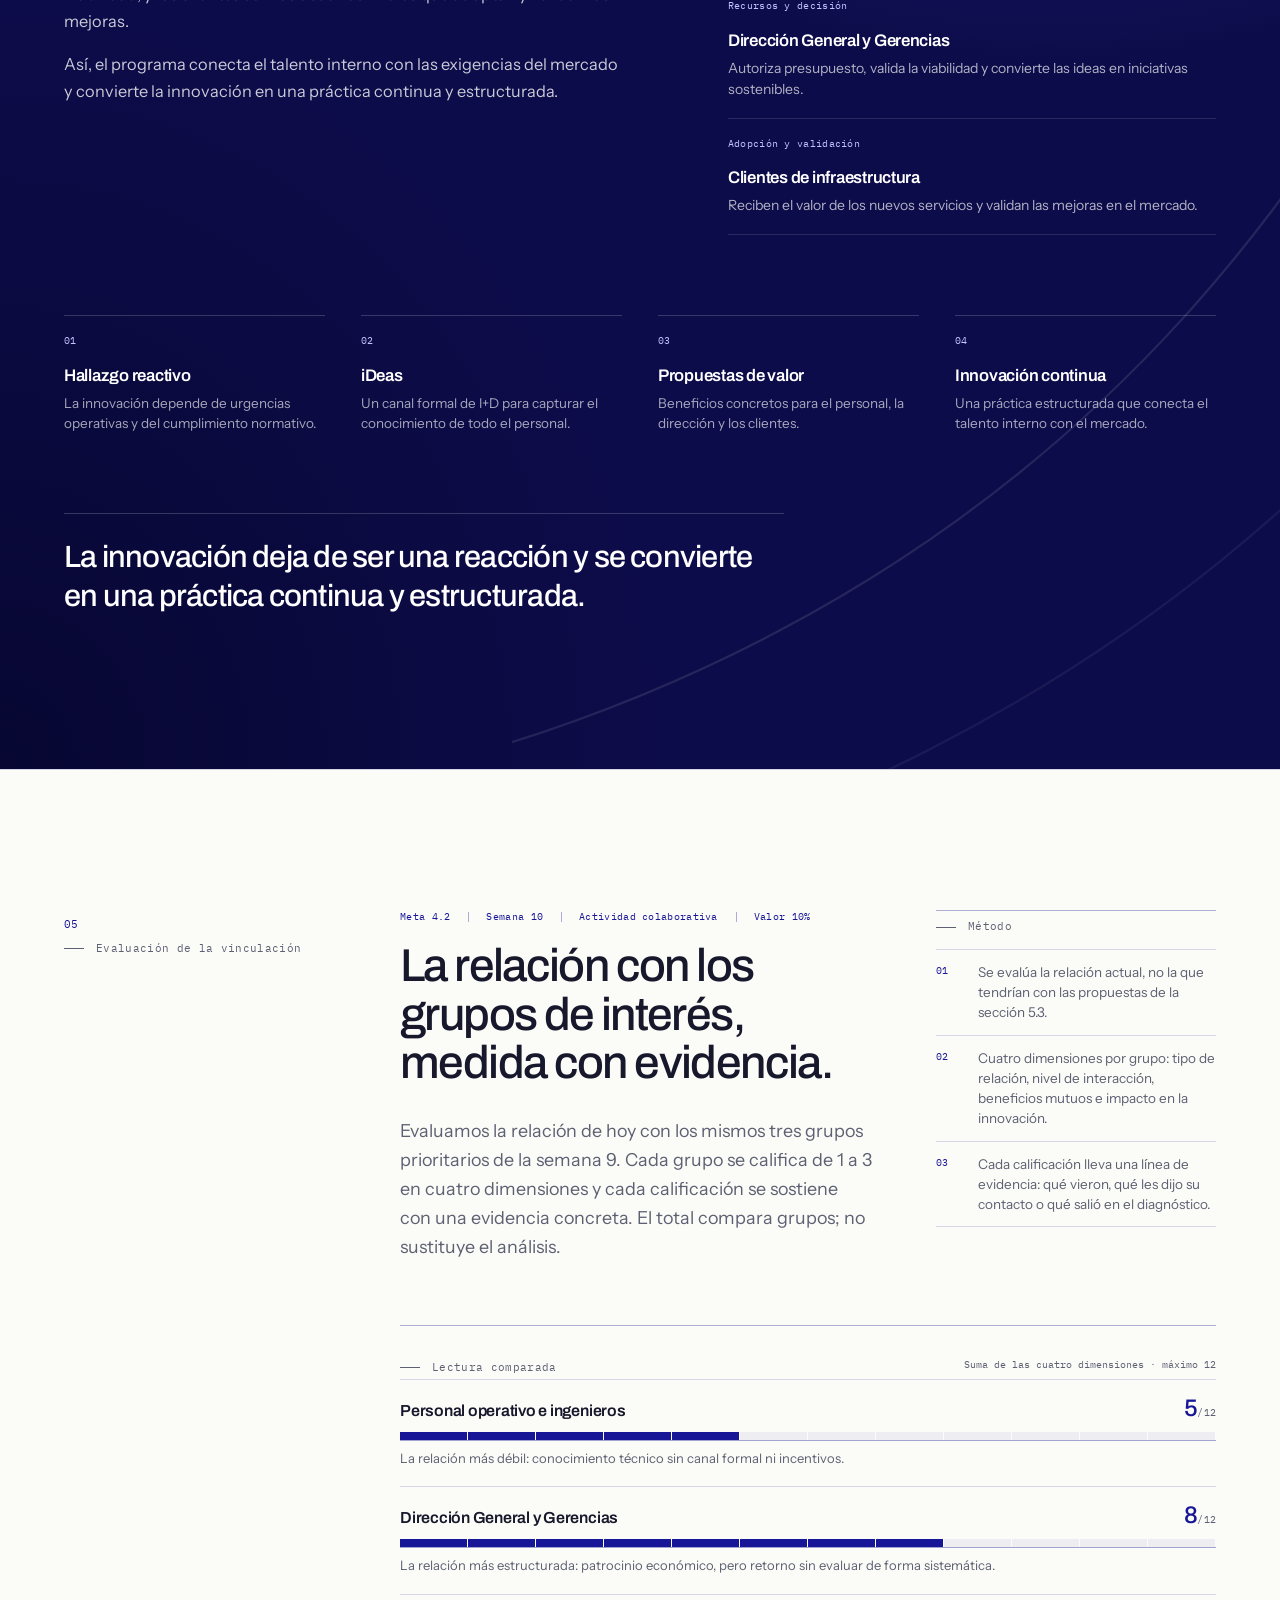
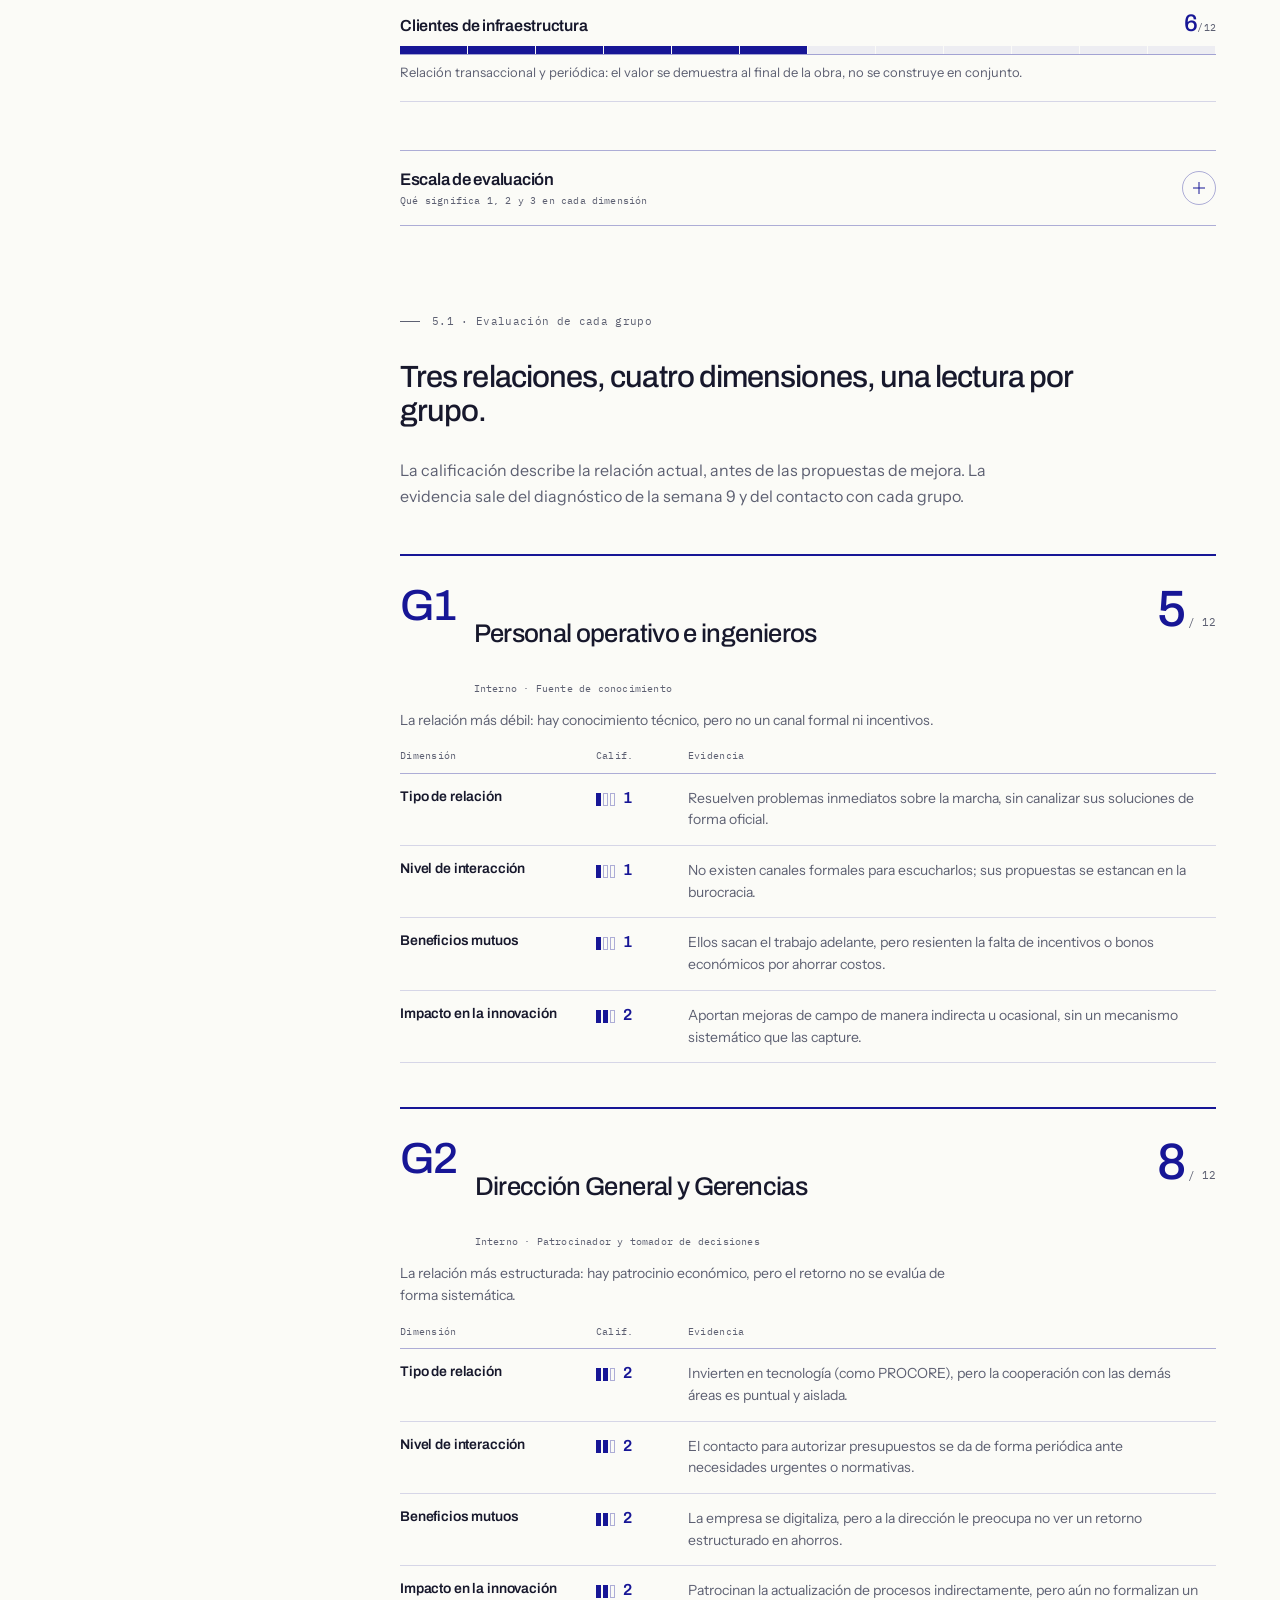
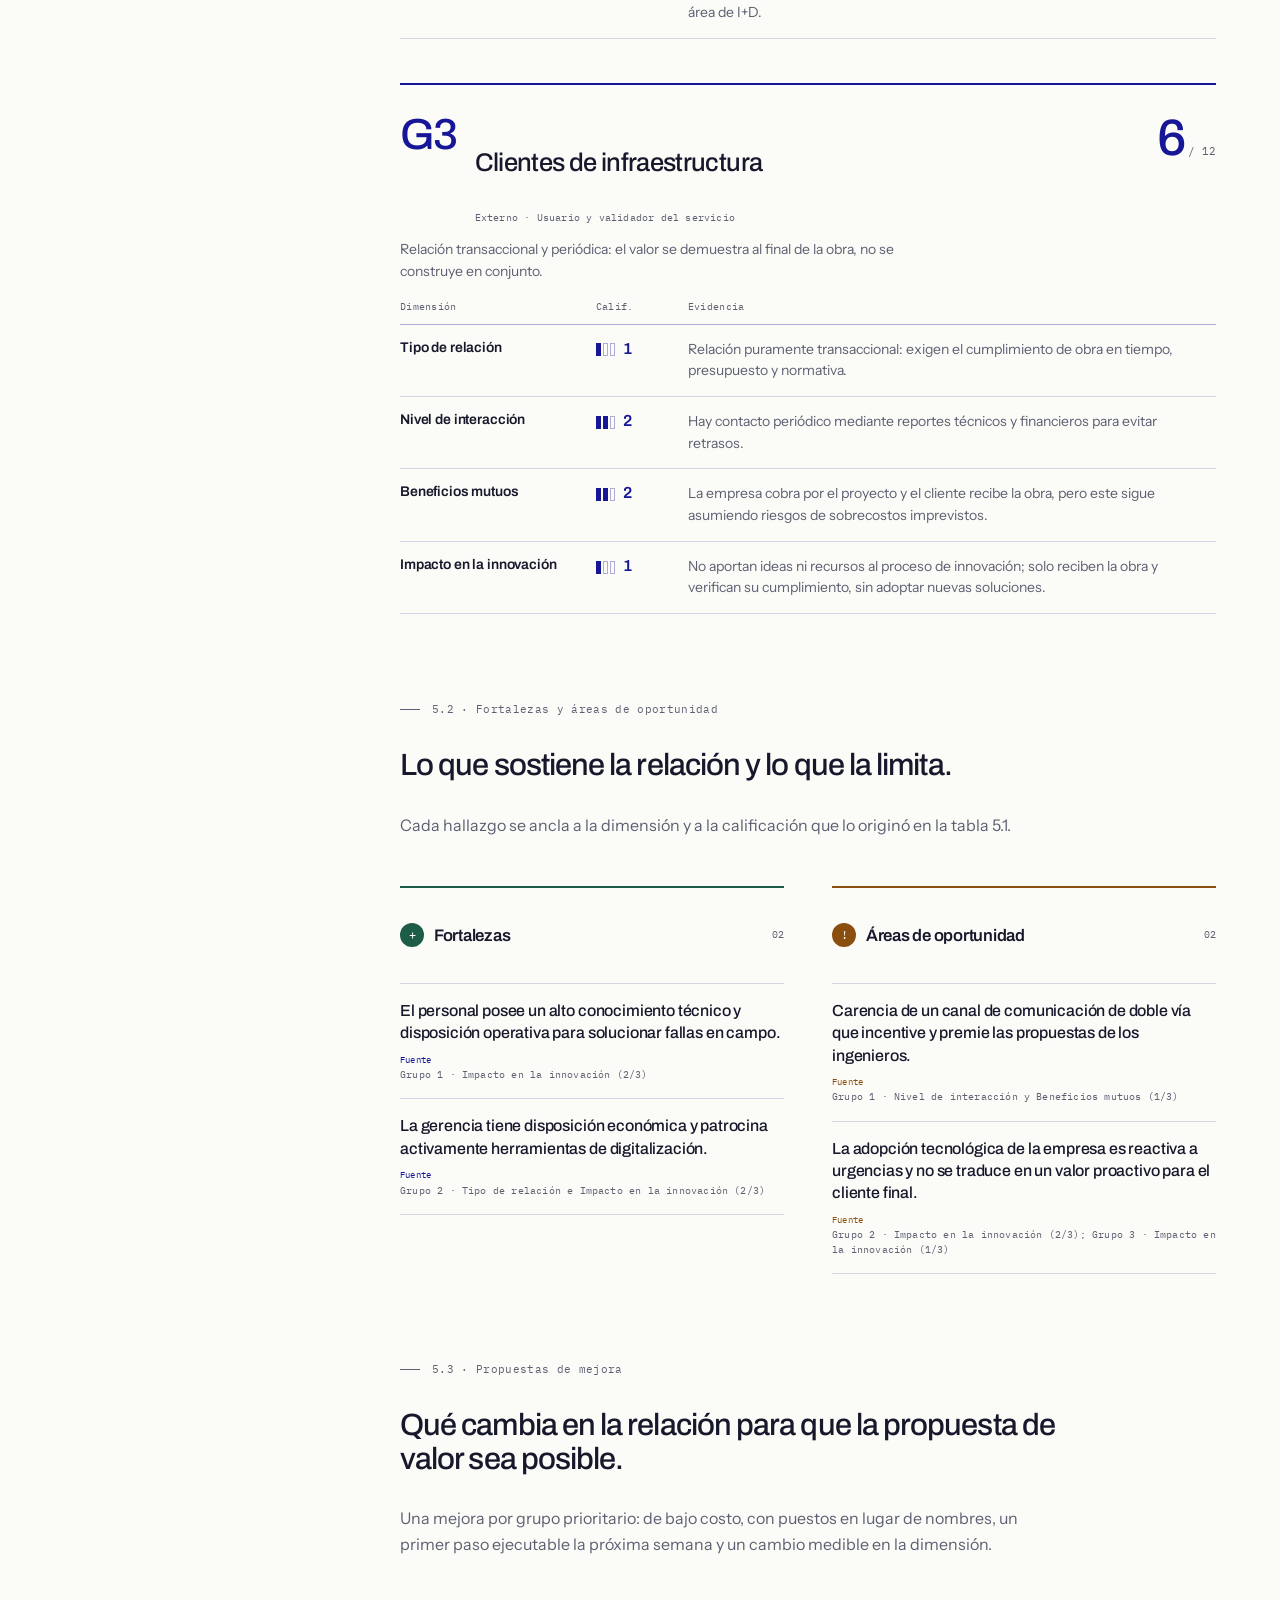
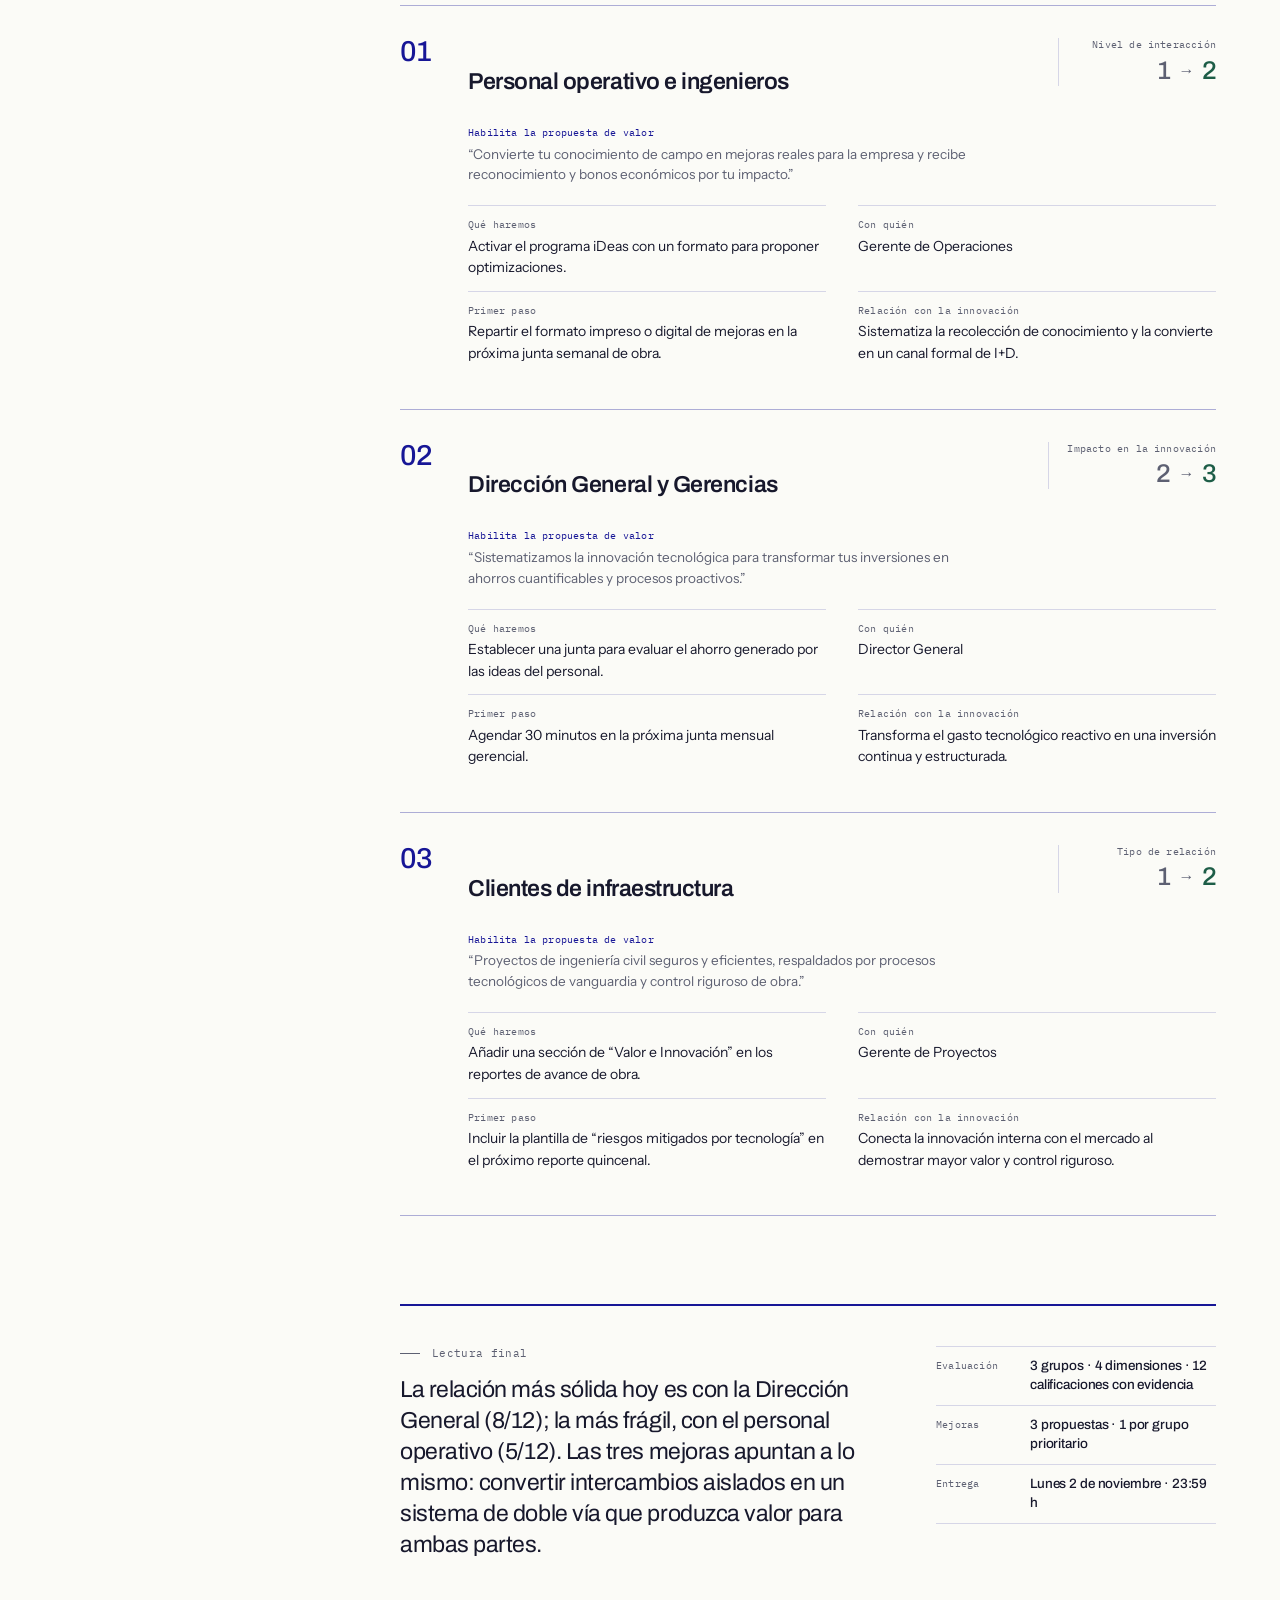
==== commit 5879e6b4: "Agregar sección 05 de evaluación de la vinculación (Meta 4.2)" ====
--- a/index.html
+++ b/index.html
@@ -3,13 +3,13 @@
 <head>
   <meta charset="UTF-8">
   <meta name="viewport" content="width=device-width, initial-scale=1">
-  <title>Portafolio de propuestas de valor — Ingeniería Dennis | Meta 4.1</title>
-  <meta name="description" content="Portafolio web colaborativo de Gestión de la Innovación, Meta 4.1: organización, grupos de interés, propuestas de valor con mapa de empatía y Value Proposition Canvas, y su relación con la innovación en Ingeniería Dennis, Mexicali.">
+  <title>Propuestas de valor y evaluación — Ingeniería Dennis</title>
+  <meta name="description" content="Portafolio web colaborativo de Gestión de la Innovación, Metas 4.1 y 4.2: organización, grupos de interés, propuestas de valor, innovación organizacional y evaluación de la vinculación con los grupos prioritarios en Ingeniería Dennis, Mexicali.">
   <meta name="theme-color" content="#171696">
   <meta name="color-scheme" content="light">
   <meta name="apple-mobile-web-app-capable" content="yes">
   <meta name="apple-mobile-web-app-status-bar-style" content="default">
-  <meta name="apple-mobile-web-app-title" content="Dennis 4.1">
+  <meta name="apple-mobile-web-app-title" content="Dennis 4.2">
 
   <link rel="manifest" href="manifest.webmanifest">
   <link rel="icon" href="favicon.ico" sizes="any">
@@ -17,18 +17,18 @@
   <link rel="apple-touch-icon" href="assets/apple-touch-icon.png">
 
   <meta property="og:type" content="website">
-  <meta property="og:title" content="Portafolio de propuestas de valor — Ingeniería Dennis">
-  <meta property="og:description" content="Grupos de interés, propuestas de valor e innovación organizacional. Portafolio colaborativo de la Meta 4.1.">
+  <meta property="og:title" content="Portafolio de propuestas de valor y evaluación — Ingeniería Dennis">
+  <meta property="og:description" content="Grupos de interés, propuestas de valor, innovación organizacional y evaluación de la vinculación. Portafolio colaborativo de las Metas 4.1 y 4.2.">
   <meta property="og:image" content="assets/og-image.png">
   <meta property="og:image:width" content="1200">
   <meta property="og:image:height" content="630">
-  <meta property="og:image:alt" content="Portafolio de propuestas de valor de Ingeniería Dennis, Meta 4.1">
+  <meta property="og:image:alt" content="Portafolio de propuestas de valor y evaluación de la vinculación de Ingeniería Dennis, Metas 4.1 y 4.2">
   <meta property="og:locale" content="es_MX">
   <meta name="twitter:card" content="summary_large_image">
-  <meta name="twitter:title" content="Portafolio de propuestas de valor — Ingeniería Dennis">
-  <meta name="twitter:description" content="Grupos de interés, propuestas de valor e innovación organizacional. Portafolio colaborativo de la Meta 4.1.">
+  <meta name="twitter:title" content="Portafolio de propuestas de valor y evaluación — Ingeniería Dennis">
+  <meta name="twitter:description" content="Grupos de interés, propuestas de valor, innovación organizacional y evaluación de la vinculación. Portafolio colaborativo de las Metas 4.1 y 4.2.">
   <meta name="twitter:image" content="assets/og-image.png">
-  <meta name="twitter:image:alt" content="Portafolio de propuestas de valor de Ingeniería Dennis, Meta 4.1">
+  <meta name="twitter:image:alt" content="Portafolio de propuestas de valor y evaluación de la vinculación de Ingeniería Dennis, Metas 4.1 y 4.2">
 
   <link rel="preload" href="assets/fonts/archivo-latin.woff2" as="font" type="font/woff2" crossorigin>
   <link rel="preload" href="assets/fonts/instrument-sans-latin.woff2" as="font" type="font/woff2" crossorigin>
@@ -79,18 +79,22 @@
               <span class="nav-full">Innovación</span>
               <span class="nav-compact">Innovación</span>
             </a>
+            <a href="#evaluacion">
+              <span class="nav-full">Evaluación</span>
+              <span class="nav-compact">Evaluar</span>
+            </a>
           </nav>
         </header>
 
         <div class="hero-main">
           <div class="hero-copy">
-            <p class="kicker">Portafolio web colaborativo de la Meta 4.1</p>
+            <p class="kicker">Portafolio web colaborativo · Metas 4.1 y 4.2</p>
             <h1 class="hero-title">
               <span>Propuestas de valor </span>
               <span>para innovar desde </span>
               <span>los grupos de interés.</span>
             </h1>
-            <p class="hero-lead">Ingeniería Dennis es una firma de consultoría de ingeniería civil especializada en proyectos de infraestructura a gran escala, ubicada en Mexicali. Este portafolio reúne a sus grupos de interés, las propuestas de valor prioritarias y su vínculo con la innovación organizacional.</p>
+            <p class="hero-lead">Ingeniería Dennis es una firma de consultoría de ingeniería civil especializada en proyectos de infraestructura a gran escala, ubicada en Mexicali. Este portafolio reúne a sus grupos de interés, las propuestas de valor prioritarias, su vínculo con la innovación organizacional y la evaluación de la vinculación con cada grupo.</p>
           </div>
         </div>
 
@@ -98,7 +102,7 @@
           <div class="hero-meta">
             <span>Ingeniería Dennis</span>
             <span>Mexicali</span>
-            <span>Meta 4.1</span>
+            <span>Metas 4.1 y 4.2</span>
           </div>
           <div class="hero-actions">
             <a class="hero-link" href="#indice">
@@ -120,8 +124,10 @@
 
         <div class="print-cover-meta">
           <p><span>Organización</span> Ingeniería Dennis</p>
-          <p><span>Portafolio</span> Gestión de la Innovación · Meta 4.1</p>
-          <p><span>Plataforma</span> Sitio web</p>
+          <p><span>Portafolio</span> Gestión de la Innovación · Metas 4.1 y 4.2</p>
+          <p><span>Sección 05</span> Evaluación de la vinculación</p>
+          <p><span>Plataforma</span> Sitio web · PWA</p>
+          <p><span>Entrega</span> Lunes 2 de noviembre · 23:59 h</p>
           <p><span>Integrantes</span> Anael Ramos Morales<br>Pablo Alejandro Prado Pimentel<br>Melany Tapia Morales</p>
         </div>
       </div>
@@ -153,6 +159,12 @@
             <a href="#innovacion">
               <span class="toc-num">04</span>
               <span class="toc-name">Relación con la innovación</span>
+            </a>
+          </li>
+          <li>
+            <a href="#evaluacion">
+              <span class="toc-num">05</span>
+              <span class="toc-name">Evaluación de la vinculación</span>
             </a>
           </li>
         </ol>
@@ -676,6 +688,461 @@
         <p class="program-closing reveal">La innovación deja de ser una reacción y se convierte en una práctica continua y estructurada.</p>
       </div>
     </section>
+
+    <section class="section section--evaluacion" id="evaluacion">
+      <div class="container section-grid">
+        <div class="section-rail">
+          <p class="section-index">05</p>
+          <p class="label">Evaluación de la vinculación</p>
+        </div>
+        <div class="section-content">
+          <div class="eval-intro">
+            <div class="eval-intro-copy">
+              <p class="eval-meta reveal">
+                <span>Meta 4.2</span>
+                <span>Semana 10</span>
+                <span>Actividad colaborativa</span>
+                <span>Valor 10%</span>
+              </p>
+              <h2 class="section-title reveal">La relación con los grupos de interés, medida con evidencia.</h2>
+              <p class="section-lede reveal">Evaluamos la relación de hoy con los mismos tres grupos prioritarios de la semana 9. Cada grupo se califica de 1 a 3 en cuatro dimensiones y cada calificación se sostiene con una evidencia concreta. El total compara grupos; no sustituye el análisis.</p>
+            </div>
+
+            <aside class="eval-method reveal" aria-label="Método de evaluación">
+              <p class="label">Método</p>
+              <ol class="method-list">
+                <li>
+                  <span class="method-num">01</span>
+                  <p>Se evalúa la relación actual, no la que tendrían con las propuestas de la sección 5.3.</p>
+                </li>
+                <li>
+                  <span class="method-num">02</span>
+                  <p>Cuatro dimensiones por grupo: tipo de relación, nivel de interacción, beneficios mutuos e impacto en la innovación.</p>
+                </li>
+                <li>
+                  <span class="method-num">03</span>
+                  <p>Cada calificación lleva una línea de evidencia: qué vieron, qué les dijo su contacto o qué salió en el diagnóstico.</p>
+                </li>
+              </ol>
+            </aside>
+          </div>
+
+          <div class="score-overview reveal">
+            <div class="score-overview-head">
+              <p class="label">Lectura comparada</p>
+              <p class="score-overview-note">Suma de las cuatro dimensiones · máximo 12</p>
+            </div>
+            <ul class="score-bars">
+              <li class="score-bar">
+                <div class="score-bar-head">
+                  <span class="score-bar-name">Personal operativo e ingenieros</span>
+                  <span class="score-bar-value">5<span>/12</span></span>
+                </div>
+                <div class="score-bar-track" aria-hidden="true"><span style="--score: 5"></span></div>
+                <p class="score-bar-note">La relación más débil: conocimiento técnico sin canal formal ni incentivos.</p>
+              </li>
+              <li class="score-bar">
+                <div class="score-bar-head">
+                  <span class="score-bar-name">Dirección General y Gerencias</span>
+                  <span class="score-bar-value">8<span>/12</span></span>
+                </div>
+                <div class="score-bar-track" aria-hidden="true"><span style="--score: 8"></span></div>
+                <p class="score-bar-note">La relación más estructurada: patrocinio económico, pero retorno sin evaluar de forma sistemática.</p>
+              </li>
+              <li class="score-bar">
+                <div class="score-bar-head">
+                  <span class="score-bar-name">Clientes de infraestructura</span>
+                  <span class="score-bar-value">6<span>/12</span></span>
+                </div>
+                <div class="score-bar-track" aria-hidden="true"><span style="--score: 6"></span></div>
+                <p class="score-bar-note">Relación transaccional y periódica: el valor se demuestra al final de la obra, no se construye en conjunto.</p>
+              </li>
+            </ul>
+          </div>
+
+          <details class="scale-details reveal">
+            <summary>
+              <span class="scale-summary">
+                <span class="scale-summary-label">Escala de evaluación</span>
+                <span class="scale-summary-hint">Qué significa 1, 2 y 3 en cada dimensión</span>
+              </span>
+              <span class="scale-summary-icon" aria-hidden="true"></span>
+            </summary>
+            <div class="scale-grid">
+              <article class="scale-dim">
+                <h3>Tipo de relación</h3>
+                <dl>
+                  <div><dt>1</dt><dd>Transaccional: solo compra, venta o trámite.</dd></div>
+                  <div><dt>2</dt><dd>Colaborativa ocasional: se coopera en algo puntual.</dd></div>
+                  <div><dt>3</dt><dd>Estratégica: se planea o decide en conjunto.</dd></div>
+                </dl>
+              </article>
+              <article class="scale-dim">
+                <h3>Nivel de interacción</h3>
+                <dl>
+                  <div><dt>1</dt><dd>Esporádica: solo ante un problema o pedido.</dd></div>
+                  <div><dt>2</dt><dd>Periódica: contacto con frecuencia definida.</dd></div>
+                  <div><dt>3</dt><dd>Continua: comunicación de ida y vuelta.</dd></div>
+                </dl>
+              </article>
+              <article class="scale-dim">
+                <h3>Beneficios mutuos</h3>
+                <dl>
+                  <div><dt>1</dt><dd>Solo gana una parte.</dd></div>
+                  <div><dt>2</dt><dd>Ambas ganan, de forma desigual.</dd></div>
+                  <div><dt>3</dt><dd>Ambas ganan y lo reconocen.</dd></div>
+                </dl>
+              </article>
+              <article class="scale-dim">
+                <h3>Impacto en la innovación</h3>
+                <dl>
+                  <div><dt>1</dt><dd>Nulo: no aporta ideas, recursos ni adopción.</dd></div>
+                  <div><dt>2</dt><dd>Indirecto: aporta a veces, sin un mecanismo.</dd></div>
+                  <div><dt>3</dt><dd>Directo: aporta de forma regular.</dd></div>
+                </dl>
+              </article>
+            </div>
+          </details>
+
+          <div class="eval-block" id="evaluacion-grupos">
+            <div class="block-head">
+              <p class="label">5.1 · Evaluación de cada grupo</p>
+              <h3 class="block-title">Tres relaciones, cuatro dimensiones, una lectura por grupo.</h3>
+              <p class="block-lede">La calificación describe la relación actual, antes de las propuestas de mejora. La evidencia sale del diagnóstico de la semana 9 y del contacto con cada grupo.</p>
+            </div>
+
+            <article class="scorecard reveal">
+              <header class="scorecard-head">
+                <div class="scorecard-id">
+                  <span class="scorecard-index">G1</span>
+                  <div class="scorecard-title-wrap">
+                    <h4>Personal operativo e ingenieros</h4>
+                    <p class="scorecard-role">Interno · Fuente de conocimiento</p>
+                  </div>
+                </div>
+                <div class="scorecard-total">
+                  <span class="scorecard-total-value">5</span>
+                  <span class="scorecard-total-max">/ 12</span>
+                </div>
+              </header>
+              <p class="scorecard-reading">La relación más débil: hay conocimiento técnico, pero no un canal formal ni incentivos.</p>
+
+              <div class="score-table-wrap">
+                <table class="score-table">
+                  <caption class="sr-only">Evaluación del grupo prioritario 1: Personal operativo e ingenieros</caption>
+                  <thead>
+                    <tr>
+                      <th scope="col">Dimensión</th>
+                      <th scope="col">Calif.</th>
+                      <th scope="col">Evidencia</th>
+                    </tr>
+                  </thead>
+                  <tbody>
+                    <tr>
+                      <th scope="row">Tipo de relación</th>
+                      <td data-label="Calificación"><span class="score-pips" data-score="1" aria-hidden="true"><i></i><i></i><i></i></span><span class="score-value">1</span></td>
+                      <td data-label="Evidencia">Resuelven problemas inmediatos sobre la marcha, sin canalizar sus soluciones de forma oficial.</td>
+                    </tr>
+                    <tr>
+                      <th scope="row">Nivel de interacción</th>
+                      <td data-label="Calificación"><span class="score-pips" data-score="1" aria-hidden="true"><i></i><i></i><i></i></span><span class="score-value">1</span></td>
+                      <td data-label="Evidencia">No existen canales formales para escucharlos; sus propuestas se estancan en la burocracia.</td>
+                    </tr>
+                    <tr>
+                      <th scope="row">Beneficios mutuos</th>
+                      <td data-label="Calificación"><span class="score-pips" data-score="1" aria-hidden="true"><i></i><i></i><i></i></span><span class="score-value">1</span></td>
+                      <td data-label="Evidencia">Ellos sacan el trabajo adelante, pero resienten la falta de incentivos o bonos económicos por ahorrar costos.</td>
+                    </tr>
+                    <tr>
+                      <th scope="row">Impacto en la innovación</th>
+                      <td data-label="Calificación"><span class="score-pips" data-score="2" aria-hidden="true"><i></i><i></i><i></i></span><span class="score-value">2</span></td>
+                      <td data-label="Evidencia">Aportan mejoras de campo de manera indirecta u ocasional, sin un mecanismo sistemático que las capture.</td>
+                    </tr>
+                  </tbody>
+                </table>
+              </div>
+            </article>
+
+            <article class="scorecard reveal">
+              <header class="scorecard-head">
+                <div class="scorecard-id">
+                  <span class="scorecard-index">G2</span>
+                  <div class="scorecard-title-wrap">
+                    <h4>Dirección General y Gerencias</h4>
+                    <p class="scorecard-role">Interno · Patrocinador y tomador de decisiones</p>
+                  </div>
+                </div>
+                <div class="scorecard-total">
+                  <span class="scorecard-total-value">8</span>
+                  <span class="scorecard-total-max">/ 12</span>
+                </div>
+              </header>
+              <p class="scorecard-reading">La relación más estructurada: hay patrocinio económico, pero el retorno no se evalúa de forma sistemática.</p>
+
+              <div class="score-table-wrap">
+                <table class="score-table">
+                  <caption class="sr-only">Evaluación del grupo prioritario 2: Dirección General y Gerencias</caption>
+                  <thead>
+                    <tr>
+                      <th scope="col">Dimensión</th>
+                      <th scope="col">Calif.</th>
+                      <th scope="col">Evidencia</th>
+                    </tr>
+                  </thead>
+                  <tbody>
+                    <tr>
+                      <th scope="row">Tipo de relación</th>
+                      <td data-label="Calificación"><span class="score-pips" data-score="2" aria-hidden="true"><i></i><i></i><i></i></span><span class="score-value">2</span></td>
+                      <td data-label="Evidencia">Invierten en tecnología (como PROCORE), pero la cooperación con las demás áreas es puntual y aislada.</td>
+                    </tr>
+                    <tr>
+                      <th scope="row">Nivel de interacción</th>
+                      <td data-label="Calificación"><span class="score-pips" data-score="2" aria-hidden="true"><i></i><i></i><i></i></span><span class="score-value">2</span></td>
+                      <td data-label="Evidencia">El contacto para autorizar presupuestos se da de forma periódica ante necesidades urgentes o normativas.</td>
+                    </tr>
+                    <tr>
+                      <th scope="row">Beneficios mutuos</th>
+                      <td data-label="Calificación"><span class="score-pips" data-score="2" aria-hidden="true"><i></i><i></i><i></i></span><span class="score-value">2</span></td>
+                      <td data-label="Evidencia">La empresa se digitaliza, pero a la dirección le preocupa no ver un retorno estructurado en ahorros.</td>
+                    </tr>
+                    <tr>
+                      <th scope="row">Impacto en la innovación</th>
+                      <td data-label="Calificación"><span class="score-pips" data-score="2" aria-hidden="true"><i></i><i></i><i></i></span><span class="score-value">2</span></td>
+                      <td data-label="Evidencia">Patrocinan la actualización de procesos indirectamente, pero aún no formalizan un área de I+D.</td>
+                    </tr>
+                  </tbody>
+                </table>
+              </div>
+            </article>
+
+            <article class="scorecard reveal">
+              <header class="scorecard-head">
+                <div class="scorecard-id">
+                  <span class="scorecard-index">G3</span>
+                  <div class="scorecard-title-wrap">
+                    <h4>Clientes de infraestructura</h4>
+                    <p class="scorecard-role">Externo · Usuario y validador del servicio</p>
+                  </div>
+                </div>
+                <div class="scorecard-total">
+                  <span class="scorecard-total-value">6</span>
+                  <span class="scorecard-total-max">/ 12</span>
+                </div>
+              </header>
+              <p class="scorecard-reading">Relación transaccional y periódica: el valor se demuestra al final de la obra, no se construye en conjunto.</p>
+
+              <div class="score-table-wrap">
+                <table class="score-table">
+                  <caption class="sr-only">Evaluación del grupo prioritario 3: Clientes de infraestructura</caption>
+                  <thead>
+                    <tr>
+                      <th scope="col">Dimensión</th>
+                      <th scope="col">Calif.</th>
+                      <th scope="col">Evidencia</th>
+                    </tr>
+                  </thead>
+                  <tbody>
+                    <tr>
+                      <th scope="row">Tipo de relación</th>
+                      <td data-label="Calificación"><span class="score-pips" data-score="1" aria-hidden="true"><i></i><i></i><i></i></span><span class="score-value">1</span></td>
+                      <td data-label="Evidencia">Relación puramente transaccional: exigen el cumplimiento de obra en tiempo, presupuesto y normativa.</td>
+                    </tr>
+                    <tr>
+                      <th scope="row">Nivel de interacción</th>
+                      <td data-label="Calificación"><span class="score-pips" data-score="2" aria-hidden="true"><i></i><i></i><i></i></span><span class="score-value">2</span></td>
+                      <td data-label="Evidencia">Hay contacto periódico mediante reportes técnicos y financieros para evitar retrasos.</td>
+                    </tr>
+                    <tr>
+                      <th scope="row">Beneficios mutuos</th>
+                      <td data-label="Calificación"><span class="score-pips" data-score="2" aria-hidden="true"><i></i><i></i><i></i></span><span class="score-value">2</span></td>
+                      <td data-label="Evidencia">La empresa cobra por el proyecto y el cliente recibe la obra, pero este sigue asumiendo riesgos de sobrecostos imprevistos.</td>
+                    </tr>
+                    <tr>
+                      <th scope="row">Impacto en la innovación</th>
+                      <td data-label="Calificación"><span class="score-pips" data-score="1" aria-hidden="true"><i></i><i></i><i></i></span><span class="score-value">1</span></td>
+                      <td data-label="Evidencia">No aportan ideas ni recursos al proceso de innovación; solo reciben la obra y verifican su cumplimiento, sin adoptar nuevas soluciones.</td>
+                    </tr>
+                  </tbody>
+                </table>
+              </div>
+            </article>
+          </div>
+
+          <div class="eval-block" id="evaluacion-balance">
+            <div class="block-head">
+              <p class="label">5.2 · Fortalezas y áreas de oportunidad</p>
+              <h3 class="block-title">Lo que sostiene la relación y lo que la limita.</h3>
+              <p class="block-lede">Cada hallazgo se ancla a la dimensión y a la calificación que lo originó en la tabla 5.1.</p>
+            </div>
+
+            <div class="balance-grid">
+              <article class="balance-col balance-col--strength reveal">
+                <header class="balance-head">
+                  <span class="balance-symbol" aria-hidden="true">+</span>
+                  <h4>Fortalezas</h4>
+                  <span class="balance-count">02</span>
+                </header>
+                <ol class="balance-list">
+                  <li>
+                    <p>El personal posee un alto conocimiento técnico y disposición operativa para solucionar fallas en campo.</p>
+                    <p class="balance-source"><span>Fuente</span> Grupo 1 · Impacto en la innovación (2/3)</p>
+                  </li>
+                  <li>
+                    <p>La gerencia tiene disposición económica y patrocina activamente herramientas de digitalización.</p>
+                    <p class="balance-source"><span>Fuente</span> Grupo 2 · Tipo de relación e Impacto en la innovación (2/3)</p>
+                  </li>
+                </ol>
+              </article>
+
+              <article class="balance-col balance-col--opportunity reveal">
+                <header class="balance-head">
+                  <span class="balance-symbol" aria-hidden="true">!</span>
+                  <h4>Áreas de oportunidad</h4>
+                  <span class="balance-count">02</span>
+                </header>
+                <ol class="balance-list">
+                  <li>
+                    <p>Carencia de un canal de comunicación de doble vía que incentive y premie las propuestas de los ingenieros.</p>
+                    <p class="balance-source"><span>Fuente</span> Grupo 1 · Nivel de interacción y Beneficios mutuos (1/3)</p>
+                  </li>
+                  <li>
+                    <p>La adopción tecnológica de la empresa es reactiva a urgencias y no se traduce en un valor proactivo para el cliente final.</p>
+                    <p class="balance-source"><span>Fuente</span> Grupo 2 · Impacto en la innovación (2/3); Grupo 3 · Impacto en la innovación (1/3)</p>
+                  </li>
+                </ol>
+              </article>
+            </div>
+          </div>
+
+          <div class="eval-block" id="evaluacion-mejoras">
+            <div class="block-head">
+              <p class="label">5.3 · Propuestas de mejora</p>
+              <h3 class="block-title">Qué cambia en la relación para que la propuesta de valor sea posible.</h3>
+              <p class="block-lede">Una mejora por grupo prioritario: de bajo costo, con puestos en lugar de nombres, un primer paso ejecutable la próxima semana y un cambio medible en la dimensión.</p>
+            </div>
+
+            <ol class="improvement-list">
+              <li class="improvement reveal">
+                <header class="improvement-head">
+                  <span class="improvement-index">01</span>
+                  <div class="improvement-title-wrap">
+                    <h4>Personal operativo e ingenieros</h4>
+                    <p class="improvement-vp"><span>Habilita la propuesta de valor</span>“Convierte tu conocimiento de campo en mejoras reales para la empresa y recibe reconocimiento y bonos económicos por tu impacto.”</p>
+                  </div>
+                  <div class="improvement-shift">
+                    <span class="shift-label">Nivel de interacción</span>
+                    <span class="shift-values"><span class="sr-only">De </span><span class="shift-from">1</span><span class="shift-arrow" aria-hidden="true">→</span><span class="sr-only"> a </span><span class="shift-to">2</span></span>
+                  </div>
+                </header>
+                <dl class="improvement-grid">
+                  <div>
+                    <dt>Qué haremos</dt>
+                    <dd>Activar el programa iDeas con un formato para proponer optimizaciones.</dd>
+                  </div>
+                  <div>
+                    <dt>Con quién</dt>
+                    <dd>Gerente de Operaciones</dd>
+                  </div>
+                  <div>
+                    <dt>Primer paso</dt>
+                    <dd>Repartir el formato impreso o digital de mejoras en la próxima junta semanal de obra.</dd>
+                  </div>
+                  <div>
+                    <dt>Relación con la innovación</dt>
+                    <dd>Sistematiza la recolección de conocimiento y la convierte en un canal formal de I+D.</dd>
+                  </div>
+                </dl>
+              </li>
+
+              <li class="improvement reveal">
+                <header class="improvement-head">
+                  <span class="improvement-index">02</span>
+                  <div class="improvement-title-wrap">
+                    <h4>Dirección General y Gerencias</h4>
+                    <p class="improvement-vp"><span>Habilita la propuesta de valor</span>“Sistematizamos la innovación tecnológica para transformar tus inversiones en ahorros cuantificables y procesos proactivos.”</p>
+                  </div>
+                  <div class="improvement-shift">
+                    <span class="shift-label">Impacto en la innovación</span>
+                    <span class="shift-values"><span class="sr-only">De </span><span class="shift-from">2</span><span class="shift-arrow" aria-hidden="true">→</span><span class="sr-only"> a </span><span class="shift-to">3</span></span>
+                  </div>
+                </header>
+                <dl class="improvement-grid">
+                  <div>
+                    <dt>Qué haremos</dt>
+                    <dd>Establecer una junta para evaluar el ahorro generado por las ideas del personal.</dd>
+                  </div>
+                  <div>
+                    <dt>Con quién</dt>
+                    <dd>Director General</dd>
+                  </div>
+                  <div>
+                    <dt>Primer paso</dt>
+                    <dd>Agendar 30 minutos en la próxima junta mensual gerencial.</dd>
+                  </div>
+                  <div>
+                    <dt>Relación con la innovación</dt>
+                    <dd>Transforma el gasto tecnológico reactivo en una inversión continua y estructurada.</dd>
+                  </div>
+                </dl>
+              </li>
+
+              <li class="improvement reveal">
+                <header class="improvement-head">
+                  <span class="improvement-index">03</span>
+                  <div class="improvement-title-wrap">
+                    <h4>Clientes de infraestructura</h4>
+                    <p class="improvement-vp"><span>Habilita la propuesta de valor</span>“Proyectos de ingeniería civil seguros y eficientes, respaldados por procesos tecnológicos de vanguardia y control riguroso de obra.”</p>
+                  </div>
+                  <div class="improvement-shift">
+                    <span class="shift-label">Tipo de relación</span>
+                    <span class="shift-values"><span class="sr-only">De </span><span class="shift-from">1</span><span class="shift-arrow" aria-hidden="true">→</span><span class="sr-only"> a </span><span class="shift-to">2</span></span>
+                  </div>
+                </header>
+                <dl class="improvement-grid">
+                  <div>
+                    <dt>Qué haremos</dt>
+                    <dd>Añadir una sección de “Valor e Innovación” en los reportes de avance de obra.</dd>
+                  </div>
+                  <div>
+                    <dt>Con quién</dt>
+                    <dd>Gerente de Proyectos</dd>
+                  </div>
+                  <div>
+                    <dt>Primer paso</dt>
+                    <dd>Incluir la plantilla de “riesgos mitigados por tecnología” en el próximo reporte quincenal.</dd>
+                  </div>
+                  <div>
+                    <dt>Relación con la innovación</dt>
+                    <dd>Conecta la innovación interna con el mercado al demostrar mayor valor y control riguroso.</dd>
+                  </div>
+                </dl>
+              </li>
+            </ol>
+          </div>
+
+          <div class="eval-close reveal">
+            <div class="eval-close-copy">
+              <p class="label">Lectura final</p>
+              <p class="eval-close-text">La relación más sólida hoy es con la Dirección General (8/12); la más frágil, con el personal operativo (5/12). Las tres mejoras apuntan a lo mismo: convertir intercambios aislados en un sistema de doble vía que produzca valor para ambas partes.</p>
+            </div>
+            <dl class="eval-close-meta">
+              <div>
+                <dt>Evaluación</dt>
+                <dd>3 grupos · 4 dimensiones · 12 calificaciones con evidencia</dd>
+              </div>
+              <div>
+                <dt>Mejoras</dt>
+                <dd>3 propuestas · 1 por grupo prioritario</dd>
+              </div>
+              <div>
+                <dt>Entrega</dt>
+                <dd>Lunes 2 de noviembre · 23:59 h</dd>
+              </div>
+            </dl>
+          </div>
+        </div>
+      </div>
+    </section>
   </main>
 
   <footer class="site-footer">
@@ -686,7 +1153,7 @@
 
       <div class="footer-block">
         <p class="label label--light">Portafolio</p>
-        <p>Propuestas de valor<br>Gestión de la Innovación<br>Meta 4.1</p>
+        <p>Propuestas de valor<br>Evaluación de la vinculación<br>Gestión de la Innovación · Metas 4.1 y 4.2</p>
         <p class="footer-index-link"><a href="#indice">Volver al índice</a></p>
       </div>
 
@@ -754,6 +1221,57 @@
     </div>
   </dialog>
 
+  <dialog class="install-dialog print-dialog" id="print-dialog" aria-labelledby="print-dialog-title">
+    <div class="install-dialog-head">
+      <div class="install-dialog-brand">
+        <img src="assets/logo-mark-blue.png" width="236" height="118" alt="">
+        <span>Ingeniería Dennis</span>
+      </div>
+      <button class="install-dialog-close" type="button" aria-label="Cerrar instrucciones de impresión" data-close-print>
+        <svg width="14" height="14" viewBox="0 0 14 14" fill="none" aria-hidden="true">
+          <path d="M2 2l10 10M12 2L2 12" stroke="currentColor" stroke-width="1.2"/>
+        </svg>
+      </button>
+    </div>
+
+    <div class="install-dialog-body">
+      <p class="label">Guardar como PDF</p>
+      <h2 class="install-dialog-title" id="print-dialog-title">Antes de imprimir.</h2>
+      <p class="install-dialog-lead">Para que el portafolio salga limpio, sin la fecha, la URL ni el título que agrega el navegador, ajusta estas opciones en el diálogo de impresión.</p>
+
+      <ol class="install-steps">
+        <li>
+          <span class="install-step-num">01</span>
+          <div>
+            <h3>Destino</h3>
+            <p>Elige <strong>Guardar como PDF</strong>.</p>
+          </div>
+        </li>
+        <li>
+          <span class="install-step-num">02</span>
+          <div>
+            <h3>Encabezados y pies de página</h3>
+            <p>Desactívalos. Son los que añaden la fecha, la URL y el número de página del navegador.</p>
+          </div>
+        </li>
+        <li>
+          <span class="install-step-num">03</span>
+          <div>
+            <h3>Papel y escala</h3>
+            <p>Usa <strong>A4</strong>, márgenes predeterminados y escala <strong>100%</strong>.</p>
+          </div>
+        </li>
+      </ol>
+
+      <p class="install-dialog-note">En Chrome o Edge, abre <strong>Más ajustes</strong> si no ves estas opciones. El portafolio ya incluye su portada y sus datos de entrega.</p>
+
+      <div class="print-dialog-actions">
+        <button class="install-dialog-action" id="print-continue" type="button">Continuar a imprimir</button>
+        <button class="print-dialog-cancel" type="button" data-close-print>Cancelar</button>
+      </div>
+    </div>
+  </dialog>
+
   <div class="offline-badge" id="offline-badge" role="status" aria-live="polite" hidden>Sin conexión</div>
 
   <script src="js/main.js" defer></script>
--- a/css/styles.css
+++ b/css/styles.css
@@ -15,6 +15,8 @@
   --steel: #5d6072;
   --line: rgba(23, 22, 150, 0.16);
   --line-strong: rgba(23, 22, 150, 0.34);
+  --signal-good: #1d5d47;
+  --signal-warn: #8a4f0f;
   --white: #ffffff;
 
   --font-display: "Archivo", "Helvetica Neue", sans-serif;
@@ -1283,7 +1285,7 @@
 
 .toc-list {
   display: grid;
-  grid-template-columns: repeat(4, minmax(0, 1fr));
+  grid-template-columns: repeat(5, minmax(0, 1fr));
   margin: 0;
   padding: 0;
   list-style: none;
@@ -2098,6 +2100,983 @@
   font-weight: 500;
   letter-spacing: -0.025em;
   line-height: 1.25;
+}
+
+/* =========================================================
+   Sección 05 — Evaluación de la vinculación
+   ========================================================= */
+
+.section--evaluacion {
+  border-top: 1px solid var(--line);
+  background: var(--paper-light);
+}
+
+.eval-intro {
+  display: grid;
+  grid-template-columns: minmax(0, 1.35fr) minmax(280px, 0.65fr);
+  align-items: start;
+  gap: clamp(28px, 5vw, 64px);
+}
+
+.eval-meta {
+  display: flex;
+  flex-wrap: wrap;
+  gap: 8px 18px;
+  margin-bottom: 18px;
+  color: var(--brand);
+  font-family: var(--font-mono);
+  font-size: 10px;
+  letter-spacing: 0.03em;
+  line-height: 1.4;
+}
+
+.eval-meta span + span {
+  position: relative;
+  padding-left: 18px;
+}
+
+.eval-meta span + span::before {
+  content: "";
+  position: absolute;
+  top: 50%;
+  left: 0;
+  width: 1px;
+  height: 10px;
+  background: var(--line-strong);
+  transform: translateY(-50%);
+}
+
+.eval-method {
+  padding-top: 8px;
+  border-top: 1px solid var(--line-strong);
+}
+
+.eval-method .label {
+  margin-bottom: 14px;
+}
+
+.method-list {
+  margin: 0;
+  padding: 0;
+  border-top: 1px solid var(--line);
+  list-style: none;
+}
+
+.method-list li {
+  display: grid;
+  grid-template-columns: 30px minmax(0, 1fr);
+  gap: 12px;
+  padding: 12px 0;
+  border-bottom: 1px solid var(--line);
+}
+
+.method-num {
+  padding-top: 2px;
+  color: var(--brand);
+  font-family: var(--font-mono);
+  font-size: 10px;
+  line-height: 1.4;
+}
+
+.method-list p {
+  color: var(--steel);
+  font-size: 13.5px;
+  line-height: 1.5;
+}
+
+/* Lectura comparada */
+
+.score-overview {
+  margin-top: clamp(40px, 6vw, 64px);
+  padding-top: clamp(24px, 3vw, 32px);
+  border-top: 1px solid var(--line-strong);
+}
+
+.score-overview-head {
+  display: flex;
+  flex-wrap: wrap;
+  align-items: baseline;
+  justify-content: space-between;
+  gap: 10px 24px;
+  margin-bottom: 4px;
+}
+
+.score-overview-note {
+  color: var(--steel);
+  font-family: var(--font-mono);
+  font-size: 10px;
+  line-height: 1.4;
+}
+
+.score-bars {
+  margin: 0;
+  padding: 0;
+  border-top: 1px solid var(--line);
+  list-style: none;
+}
+
+.score-bar {
+  padding: 16px 0 18px;
+  border-bottom: 1px solid var(--line);
+}
+
+.score-bar-head {
+  display: flex;
+  align-items: baseline;
+  justify-content: space-between;
+  gap: 16px;
+  margin-bottom: 10px;
+}
+
+.score-bar-name {
+  font-family: var(--font-display);
+  font-size: 1rem;
+  font-weight: 600;
+  letter-spacing: -0.015em;
+  line-height: 1.3;
+}
+
+.score-bar-value {
+  flex: none;
+  color: var(--brand);
+  font-family: var(--font-display);
+  font-size: 1.5rem;
+  font-weight: 500;
+  letter-spacing: -0.035em;
+  line-height: 1;
+}
+
+.score-bar-value span {
+  color: var(--steel);
+  font-family: var(--font-mono);
+  font-size: 10px;
+  font-weight: 400;
+  letter-spacing: 0.02em;
+}
+
+.score-bar-track {
+  position: relative;
+  height: 9px;
+  border-bottom: 1px solid var(--line-strong);
+  background: rgba(23, 22, 150, 0.06);
+}
+
+.score-bar-track span {
+  position: absolute;
+  inset: 0 auto 0 0;
+  width: calc(var(--score) / 12 * 100%);
+  background: var(--brand);
+  transform: scaleX(1);
+  transform-origin: left;
+  transition: transform 1.15s var(--ease) 0.15s;
+}
+
+.score-bar-track::after {
+  content: "";
+  position: absolute;
+  inset: 0;
+  background-image: repeating-linear-gradient(
+    to right,
+    transparent 0,
+    transparent calc(100% / 12 - 1px),
+    var(--paper-light) calc(100% / 12 - 1px),
+    var(--paper-light) calc(100% / 12)
+  );
+  pointer-events: none;
+}
+
+.js .score-overview:not(.is-visible) .score-bar-track span {
+  transform: scaleX(0);
+}
+
+.score-bar-note {
+  max-width: 72ch;
+  margin-top: 8px;
+  color: var(--steel);
+  font-size: 13px;
+  line-height: 1.5;
+}
+
+/* Escala */
+
+.scale-details {
+  margin-top: clamp(32px, 4vw, 48px);
+  border-top: 1px solid var(--line-strong);
+  border-bottom: 1px solid var(--line-strong);
+}
+
+.scale-details summary {
+  display: flex;
+  align-items: center;
+  justify-content: space-between;
+  gap: 20px;
+  padding: 18px 0;
+  cursor: pointer;
+  list-style: none;
+}
+
+.scale-details summary::-webkit-details-marker {
+  display: none;
+}
+
+.scale-summary {
+  display: flex;
+  flex-direction: column;
+  gap: 3px;
+}
+
+.scale-summary-label {
+  font-family: var(--font-display);
+  font-size: 1.05rem;
+  font-weight: 600;
+  letter-spacing: -0.015em;
+  line-height: 1.3;
+}
+
+.scale-summary-hint {
+  color: var(--steel);
+  font-family: var(--font-mono);
+  font-size: 9.5px;
+  letter-spacing: 0.02em;
+  line-height: 1.4;
+}
+
+.scale-summary-icon {
+  position: relative;
+  flex: none;
+  width: 34px;
+  height: 34px;
+  border: 1px solid var(--line-strong);
+  border-radius: 50%;
+  transition: border-color 0.4s var(--ease);
+}
+
+.scale-details summary:hover .scale-summary-icon {
+  border-color: var(--brand);
+}
+
+.scale-summary-icon::before,
+.scale-summary-icon::after {
+  content: "";
+  position: absolute;
+  top: 50%;
+  left: 50%;
+  background: var(--brand);
+  transform: translate(-50%, -50%);
+  transition: transform 0.4s var(--ease);
+}
+
+.scale-summary-icon::before {
+  width: 12px;
+  height: 1px;
+}
+
+.scale-summary-icon::after {
+  width: 1px;
+  height: 12px;
+}
+
+.scale-details[open] .scale-summary-icon::after {
+  transform: translate(-50%, -50%) rotate(90deg);
+}
+
+.scale-grid {
+  display: grid;
+  grid-template-columns: 1fr 1fr;
+  border-top: 1px solid var(--line);
+}
+
+.scale-dim {
+  padding: 20px 24px 22px 0;
+  border-bottom: 1px solid var(--line);
+}
+
+.scale-dim:nth-child(2n) {
+  padding-right: 0;
+  padding-left: 24px;
+  border-left: 1px solid var(--line);
+}
+
+.scale-dim:nth-child(n + 3) {
+  border-bottom: 0;
+}
+
+.scale-dim h3 {
+  margin-bottom: 12px;
+  font-family: var(--font-display);
+  font-size: 1rem;
+  font-weight: 600;
+  letter-spacing: -0.015em;
+  line-height: 1.3;
+}
+
+.scale-dim dl {
+  margin: 0;
+}
+
+.scale-dim dl > div {
+  display: grid;
+  grid-template-columns: 22px minmax(0, 1fr);
+  gap: 10px;
+  padding: 7px 0;
+  border-top: 1px solid var(--line);
+}
+
+.scale-dim dt {
+  color: var(--brand);
+  font-family: var(--font-mono);
+  font-size: 10px;
+  line-height: 1.5;
+}
+
+.scale-dim dd {
+  color: var(--steel);
+  font-size: 13px;
+  line-height: 1.5;
+}
+
+/* 5.1 Fichas de evaluación */
+
+.eval-block {
+  margin-top: clamp(56px, 8vw, 88px);
+}
+
+.scorecard {
+  margin-top: clamp(32px, 4vw, 44px);
+  padding-top: clamp(22px, 3vw, 30px);
+  border-top: 2px solid var(--brand);
+}
+
+.scorecard-head {
+  display: flex;
+  align-items: flex-start;
+  justify-content: space-between;
+  gap: 24px;
+}
+
+.scorecard-id {
+  display: flex;
+  align-items: flex-start;
+  gap: 18px;
+  min-width: 0;
+}
+
+.scorecard-index {
+  flex: none;
+  color: var(--brand);
+  font-family: var(--font-display);
+  font-size: clamp(2rem, 3.4vw, 2.8rem);
+  font-weight: 500;
+  letter-spacing: -0.04em;
+  line-height: 0.9;
+}
+
+.scorecard-title-wrap h4 {
+  font-family: var(--font-display);
+  font-size: clamp(1.3rem, 2vw, 1.7rem);
+  font-weight: 500;
+  letter-spacing: -0.025em;
+  line-height: 1.1;
+}
+
+.scorecard-role {
+  margin-top: 6px;
+  color: var(--steel);
+  font-family: var(--font-mono);
+  font-size: 10px;
+  letter-spacing: 0.02em;
+  line-height: 1.4;
+}
+
+.scorecard-total {
+  display: flex;
+  flex: none;
+  align-items: baseline;
+  gap: 4px;
+}
+
+.scorecard-total-value {
+  color: var(--brand);
+  font-family: var(--font-display);
+  font-size: clamp(2.4rem, 4vw, 3.4rem);
+  font-weight: 500;
+  letter-spacing: -0.04em;
+  line-height: 0.9;
+}
+
+.scorecard-total-max {
+  color: var(--steel);
+  font-family: var(--font-mono);
+  font-size: 10.5px;
+  line-height: 1.4;
+}
+
+.scorecard-reading {
+  max-width: 62ch;
+  margin-top: 14px;
+  color: var(--steel);
+  font-size: 14px;
+  line-height: 1.55;
+}
+
+.score-table-wrap {
+  margin-top: 18px;
+  overflow-x: auto;
+}
+
+.score-table {
+  width: 100%;
+  border-collapse: collapse;
+  font-size: 14px;
+}
+
+.score-table thead th {
+  padding: 0 16px 10px 0;
+  border-bottom: 1px solid var(--line-strong);
+  color: var(--steel);
+  font-family: var(--font-mono);
+  font-size: 9.5px;
+  font-weight: 400;
+  letter-spacing: 0.03em;
+  line-height: 1.4;
+  text-align: left;
+}
+
+.score-table thead th:first-child {
+  width: 24%;
+}
+
+.score-table thead th:nth-child(2) {
+  width: 92px;
+}
+
+.score-table tbody th,
+.score-table tbody td {
+  padding: 14px 16px 14px 0;
+  border-bottom: 1px solid var(--line);
+  text-align: left;
+  vertical-align: top;
+}
+
+.score-table tbody th {
+  font-family: var(--font-display);
+  font-size: 14px;
+  font-weight: 600;
+  letter-spacing: -0.01em;
+  line-height: 1.35;
+}
+
+.score-table tbody td {
+  color: var(--steel);
+  line-height: 1.55;
+}
+
+.score-table tbody td:nth-child(2) {
+  color: var(--ink);
+}
+
+.score-table tbody tr:hover {
+  background: rgba(23, 22, 150, 0.03);
+}
+
+.score-pips {
+  display: inline-flex;
+  align-items: center;
+  gap: 2px;
+  margin-right: 8px;
+  vertical-align: middle;
+}
+
+.score-pips i {
+  display: block;
+  width: 5px;
+  height: 13px;
+  border: 1px solid var(--line-strong);
+  background: transparent;
+}
+
+.score-pips[data-score="1"] i:nth-child(-n + 1),
+.score-pips[data-score="2"] i:nth-child(-n + 2),
+.score-pips[data-score="3"] i:nth-child(-n + 3) {
+  border-color: var(--brand);
+  background: var(--brand);
+}
+
+.score-value {
+  color: var(--brand);
+  font-family: var(--font-display);
+  font-size: 1rem;
+  font-weight: 600;
+  letter-spacing: -0.01em;
+  line-height: 1.2;
+}
+
+/* 5.2 Fortalezas y áreas de oportunidad */
+
+.balance-grid {
+  display: grid;
+  grid-template-columns: 1fr 1fr;
+  gap: clamp(24px, 4vw, 48px);
+  margin-top: clamp(32px, 5vw, 48px);
+}
+
+.balance-col {
+  border-top: 2px solid var(--signal-good);
+}
+
+.balance-col--opportunity {
+  border-top-color: var(--signal-warn);
+}
+
+.balance-head {
+  display: flex;
+  align-items: center;
+  gap: 10px;
+  padding: 14px 0;
+  border-bottom: 1px solid var(--line);
+}
+
+.balance-symbol {
+  display: grid;
+  flex: none;
+  place-items: center;
+  width: 24px;
+  height: 24px;
+  border-radius: 50%;
+  background: var(--signal-good);
+  color: var(--white);
+  font-family: var(--font-mono);
+  font-size: 12px;
+  line-height: 1;
+}
+
+.balance-col--opportunity .balance-symbol {
+  background: var(--signal-warn);
+}
+
+.balance-head h4 {
+  font-family: var(--font-display);
+  font-size: 1.05rem;
+  font-weight: 600;
+  letter-spacing: -0.015em;
+  line-height: 1.3;
+}
+
+.balance-count {
+  margin-left: auto;
+  color: var(--steel);
+  font-family: var(--font-mono);
+  font-size: 10px;
+  line-height: 1.4;
+}
+
+.balance-list {
+  margin: 0;
+  padding: 0;
+  list-style: none;
+}
+
+.balance-list li {
+  padding: 16px 0;
+  border-bottom: 1px solid var(--line);
+}
+
+.balance-list p:first-child {
+  font-family: var(--font-display);
+  font-size: 1rem;
+  font-weight: 500;
+  letter-spacing: -0.01em;
+  line-height: 1.4;
+}
+
+.balance-source {
+  margin-top: 8px;
+  color: var(--steel);
+  font-family: var(--font-mono);
+  font-size: 9.5px;
+  letter-spacing: 0.02em;
+  line-height: 1.5;
+}
+
+.balance-source span {
+  display: block;
+  margin-bottom: 2px;
+  color: var(--brand);
+  font-size: 9px;
+}
+
+.balance-col--opportunity .balance-source span {
+  color: var(--signal-warn);
+}
+
+/* 5.3 Propuestas de mejora */
+
+.improvement-list {
+  margin: clamp(32px, 5vw, 48px) 0 0;
+  padding: 0;
+  border-top: 1px solid var(--line-strong);
+  list-style: none;
+}
+
+.improvement {
+  padding: clamp(24px, 3vw, 32px) 0;
+  border-bottom: 1px solid var(--line-strong);
+}
+
+.improvement-head {
+  display: grid;
+  grid-template-columns: 48px minmax(0, 1fr) auto;
+  align-items: start;
+  gap: 20px;
+}
+
+.improvement-index {
+  color: var(--brand);
+  font-family: var(--font-display);
+  font-size: 1.8rem;
+  font-weight: 500;
+  letter-spacing: -0.04em;
+  line-height: 1;
+}
+
+.improvement-title-wrap h4 {
+  font-family: var(--font-display);
+  font-size: clamp(1.2rem, 1.8vw, 1.45rem);
+  font-weight: 600;
+  letter-spacing: -0.02em;
+  line-height: 1.15;
+}
+
+.improvement-vp {
+  max-width: 58ch;
+  margin-top: 10px;
+  color: var(--steel);
+  font-size: 13.5px;
+  line-height: 1.55;
+}
+
+.improvement-vp span {
+  display: block;
+  margin-bottom: 4px;
+  color: var(--brand);
+  font-family: var(--font-mono);
+  font-size: 9.5px;
+  letter-spacing: 0.02em;
+  line-height: 1.4;
+}
+
+.improvement-shift {
+  min-width: 158px;
+  padding-left: 18px;
+  border-left: 1px solid var(--line);
+  text-align: right;
+}
+
+.shift-label {
+  display: block;
+  margin-bottom: 6px;
+  color: var(--steel);
+  font-family: var(--font-mono);
+  font-size: 9.5px;
+  letter-spacing: 0.02em;
+  line-height: 1.4;
+}
+
+.shift-values {
+  display: inline-flex;
+  align-items: center;
+  gap: 8px;
+  font-family: var(--font-display);
+  font-size: 1.6rem;
+  font-weight: 500;
+  letter-spacing: -0.03em;
+  line-height: 1;
+}
+
+.shift-from {
+  color: var(--steel);
+}
+
+.shift-arrow {
+  color: var(--steel);
+  font-size: 1rem;
+}
+
+.shift-to {
+  color: var(--signal-good);
+}
+
+.improvement-grid {
+  display: grid;
+  grid-template-columns: 1fr 1fr;
+  gap: 0 32px;
+  margin: 20px 0 0 68px;
+}
+
+.improvement-grid > div {
+  padding: 12px 0;
+  border-top: 1px solid var(--line);
+}
+
+.improvement-grid dt {
+  margin-bottom: 4px;
+  color: var(--steel);
+  font-family: var(--font-mono);
+  font-size: 9.5px;
+  letter-spacing: 0.02em;
+  line-height: 1.4;
+}
+
+.improvement-grid dd {
+  font-size: 14px;
+  line-height: 1.55;
+}
+
+/* Cierre de la sección */
+
+.eval-close {
+  display: grid;
+  grid-template-columns: minmax(0, 1.3fr) minmax(280px, 0.7fr);
+  gap: clamp(28px, 5vw, 56px);
+  margin-top: clamp(56px, 8vw, 88px);
+  padding-top: clamp(28px, 4vw, 40px);
+  border-top: 2px solid var(--brand);
+}
+
+.eval-close-copy .label {
+  margin-bottom: 12px;
+}
+
+.eval-close-text {
+  max-width: 56ch;
+  font-family: var(--font-display);
+  font-size: clamp(1.15rem, 1.8vw, 1.5rem);
+  font-weight: 400;
+  letter-spacing: -0.02em;
+  line-height: 1.35;
+}
+
+.eval-close-meta {
+  margin: 0;
+  border-top: 1px solid var(--line);
+}
+
+.eval-close-meta > div {
+  display: grid;
+  grid-template-columns: 82px minmax(0, 1fr);
+  gap: 12px;
+  padding: 10px 0;
+  border-bottom: 1px solid var(--line);
+}
+
+.eval-close-meta dt {
+  padding-top: 2px;
+  color: var(--steel);
+  font-family: var(--font-mono);
+  font-size: 9.5px;
+  letter-spacing: 0.02em;
+  line-height: 1.4;
+}
+
+.eval-close-meta dd {
+  font-family: var(--font-display);
+  font-size: 13.5px;
+  font-weight: 500;
+  letter-spacing: -0.01em;
+  line-height: 1.4;
+}
+
+@media (max-width: 980px) {
+  .eval-intro,
+  .eval-close {
+    grid-template-columns: minmax(0, 1fr);
+  }
+
+  .eval-method,
+  .eval-close-meta {
+    max-width: 640px;
+  }
+}
+
+@media (max-width: 760px) {
+  .site-nav {
+    flex-wrap: wrap;
+    row-gap: 0;
+  }
+
+  .toc-list li:last-child:nth-child(odd) {
+    grid-column: 1 / -1;
+  }
+
+  .eval-meta {
+    gap: 6px 14px;
+  }
+
+  .eval-meta span + span {
+    padding-left: 14px;
+  }
+
+  .score-overview-head {
+    display: block;
+  }
+
+  .score-overview-note {
+    margin-top: 4px;
+  }
+
+  .scorecard-head {
+    flex-direction: column;
+    gap: 16px;
+  }
+
+  .scorecard-total {
+    align-self: flex-start;
+  }
+
+  .score-table thead {
+    display: none;
+  }
+
+  .score-table,
+  .score-table tbody,
+  .score-table tr,
+  .score-table th,
+  .score-table td {
+    display: block;
+    width: 100%;
+  }
+
+  .score-table tbody tr {
+    padding: 16px 0;
+    border-top: 1px solid var(--line);
+  }
+
+  .score-table tbody tr:last-child {
+    border-bottom: 1px solid var(--line);
+  }
+
+  .score-table tbody th,
+  .score-table tbody td {
+    padding: 0;
+    border: 0;
+  }
+
+  .score-table tbody th {
+    margin-bottom: 8px;
+    font-size: 15px;
+  }
+
+  .score-table tbody td {
+    display: flex;
+    align-items: flex-start;
+    gap: 10px;
+    padding: 3px 0;
+  }
+
+  .score-table tbody td::before {
+    content: attr(data-label);
+    flex: 0 0 96px;
+    color: var(--steel);
+    font-family: var(--font-mono);
+    font-size: 9px;
+    letter-spacing: 0.02em;
+    line-height: 1.5;
+  }
+
+  .scale-grid {
+    grid-template-columns: minmax(0, 1fr);
+  }
+
+  .scale-dim,
+  .scale-dim:nth-child(2n) {
+    padding: 18px 0;
+    border-right: 0;
+    border-left: 0;
+    border-bottom: 1px solid var(--line);
+  }
+
+  .scale-dim:last-child {
+    border-bottom: 0;
+  }
+
+  .balance-grid {
+    grid-template-columns: minmax(0, 1fr);
+  }
+
+  .improvement-head {
+    grid-template-columns: 36px minmax(0, 1fr);
+    gap: 12px;
+  }
+
+  .improvement-index {
+    font-size: 1.5rem;
+  }
+
+  .improvement-shift {
+    grid-column: 2;
+    display: flex;
+    align-items: center;
+    gap: 12px;
+    min-width: 0;
+    padding-top: 10px;
+    padding-left: 0;
+    border-top: 1px solid var(--line);
+    border-left: 0;
+    text-align: left;
+  }
+
+  .shift-label {
+    margin-bottom: 0;
+  }
+
+  .improvement-grid {
+    grid-template-columns: minmax(0, 1fr);
+    margin-left: 0;
+  }
+}
+
+@media (max-width: 440px) {
+  .site-nav {
+    gap: 0 12px;
+  }
+
+  .site-nav a {
+    font-size: 12px;
+  }
+
+  .eval-meta span + span {
+    padding-left: 0;
+  }
+
+  .eval-meta span + span::before {
+    display: none;
+  }
+
+  .score-bar-head {
+    display: block;
+  }
+
+  .score-bar-value {
+    display: block;
+    margin-top: 4px;
+    font-size: 1.25rem;
+  }
+
+  .scorecard-id {
+    gap: 12px;
+  }
+
+  .scorecard-index {
+    font-size: 1.8rem;
+  }
+
+  .score-table tbody td::before {
+    flex-basis: 82px;
+  }
+
+  .eval-close-meta > div {
+    grid-template-columns: 74px minmax(0, 1fr);
+  }
 }
 
 /* Pie de página del portafolio */
@@ -2850,6 +3829,39 @@
   background: var(--brand-deep);
 }
 
+.print-dialog-actions {
+  display: flex;
+  flex-wrap: wrap;
+  align-items: center;
+  gap: 10px;
+  margin-top: 20px;
+}
+
+.print-dialog-actions .install-dialog-action {
+  margin-top: 0;
+}
+
+.print-dialog-cancel {
+  min-height: 44px;
+  padding: 11px 18px;
+  border: 1px solid var(--line);
+  border-radius: 999px;
+  background: transparent;
+  color: var(--steel);
+  font-family: var(--font-body);
+  font-size: 13.5px;
+  font-weight: 500;
+  cursor: pointer;
+  transition:
+    color 0.4s var(--ease),
+    border-color 0.4s var(--ease);
+}
+
+.print-dialog-cancel:hover {
+  border-color: var(--brand);
+  color: var(--brand);
+}
+
 @media (max-width: 760px) {
   .hero-actions {
     width: 100%;
@@ -2876,6 +3888,15 @@
   .install-dialog-action {
     width: 100%;
   }
+
+  .print-dialog-actions {
+    flex-direction: column;
+    align-items: stretch;
+  }
+
+  .print-dialog-cancel {
+    width: 100%;
+  }
 }
 
 .print-cover-meta {
@@ -2888,7 +3909,8 @@
 
 @media print {
   @page {
-    margin: 16mm;
+    size: A4;
+    margin: 14mm 14mm 16mm;
   }
 
   html,
@@ -2915,12 +3937,13 @@
   .print-button,
   .footer-brand,
   .footer-actions,
-  .footer-index-link {
+  .footer-index-link,
+  .site-footer {
     display: none !important;
   }
 
   .hero {
-    min-height: 250mm;
+    min-height: 0;
     background: #fff !important;
     color: #111 !important;
   }
@@ -2939,9 +3962,10 @@
     display: grid;
     grid-template-columns: 1fr 1fr;
     gap: 4mm 10mm;
-    margin-top: auto;
+    margin-top: 12mm;
     padding-top: 5mm;
     border-top: 1px solid #111;
+    break-inside: avoid;
   }
 
   .print-cover-meta p {
@@ -2989,12 +4013,181 @@
     break-before: auto;
   }
 
-  .section--organizacion {
+  .section--organizacion,
+  .section--evaluacion {
     break-before: page;
   }
 
   .section-grid {
     display: block;
+  }
+
+  .eval-intro,
+  .eval-close {
+    display: block;
+  }
+
+  .eval-method,
+  .eval-close-meta {
+    max-width: none;
+    margin-top: 5mm;
+  }
+
+  .eval-meta,
+  .method-num,
+  .scorecard-index,
+  .scorecard-total-value,
+  .score-value,
+  .improvement-index,
+  .improvement-vp span,
+  .shift-values,
+  .balance-source span {
+    color: #111 !important;
+  }
+
+  .eval-meta span + span::before {
+    background: #bbb !important;
+  }
+
+  .method-list p,
+  .score-overview-note,
+  .score-bar-note,
+  .scorecard-role,
+  .scorecard-reading,
+  .scale-summary-hint,
+  .scale-dim dd,
+  .score-table tbody td,
+  .balance-source,
+  .improvement-vp,
+  .improvement-grid dt,
+  .eval-close-meta dt {
+    color: #333 !important;
+  }
+
+  .score-overview,
+  .scale-details,
+  .scorecard,
+  .balance-col,
+  .improvement,
+  .eval-close {
+    border-color: #bbb !important;
+  }
+
+  .score-overview,
+  .balance-grid,
+  .improvement,
+  .eval-close {
+    break-inside: avoid;
+  }
+
+  .block-head,
+  .scale-details summary,
+  .scorecard-head,
+  .scorecard-reading {
+    break-inside: avoid;
+    break-after: avoid;
+  }
+
+  .scorecard {
+    margin-top: 5mm;
+    padding-top: 3mm;
+    break-inside: auto;
+  }
+
+  .score-table-wrap {
+    margin-top: 3mm;
+  }
+
+  .score-table thead th {
+    padding-bottom: 1.5mm;
+  }
+
+  .score-table tbody th,
+  .score-table tbody td {
+    padding-block: 2mm;
+  }
+
+  .score-table tbody tr {
+    break-inside: avoid;
+  }
+
+  .scorecard-reading {
+    margin-top: 2mm;
+  }
+
+  p {
+    orphans: 2;
+    widows: 2;
+  }
+
+  .score-bar-track {
+    border-bottom-color: #999 !important;
+    background: #eee !important;
+  }
+
+  .score-bar-track span {
+    background: #111 !important;
+    transform: scaleX(1) !important;
+  }
+
+  .score-bar-track::after {
+    background-image: repeating-linear-gradient(
+      to right,
+      transparent 0,
+      transparent calc(100% / 12 - 1px),
+      #fff calc(100% / 12 - 1px),
+      #fff calc(100% / 12)
+    ) !important;
+  }
+
+  .score-table thead th,
+  .score-table tbody th,
+  .score-table tbody td,
+  .scale-dim,
+  .scale-dim dl > div,
+  .balance-head,
+  .balance-list li,
+  .improvement-grid > div,
+  .eval-close-meta > div {
+    border-color: #ddd !important;
+  }
+
+  .score-pips i {
+    border-color: #999 !important;
+  }
+
+  .score-pips[data-score="1"] i:nth-child(-n + 1),
+  .score-pips[data-score="2"] i:nth-child(-n + 2),
+  .score-pips[data-score="3"] i:nth-child(-n + 3) {
+    border-color: #111 !important;
+    background: #111 !important;
+  }
+
+  .balance-symbol {
+    background: #111 !important;
+    color: #fff !important;
+  }
+
+  .balance-col,
+  .balance-col--opportunity {
+    border-top-color: #333 !important;
+  }
+
+  .shift-to {
+    color: #111 !important;
+  }
+
+  .scale-details summary {
+    break-after: avoid;
+  }
+
+  .scale-grid {
+    display: grid !important;
+    grid-template-columns: 1fr 1fr !important;
+  }
+
+  .scale-dim:nth-child(2n) {
+    border-left-color: #ddd !important;
   }
 
   .section-rail {
@@ -3232,6 +4425,16 @@
     padding-top: 4mm;
   }
 
+  .js .kicker,
+  .js .hero-title span,
+  .js .hero-lead,
+  .js .hero-foot,
+  .js .hero-mark {
+    opacity: 1 !important;
+    transform: none !important;
+    animation: none !important;
+  }
+
   .js .reveal {
     opacity: 1 !important;
     transform: none !important;
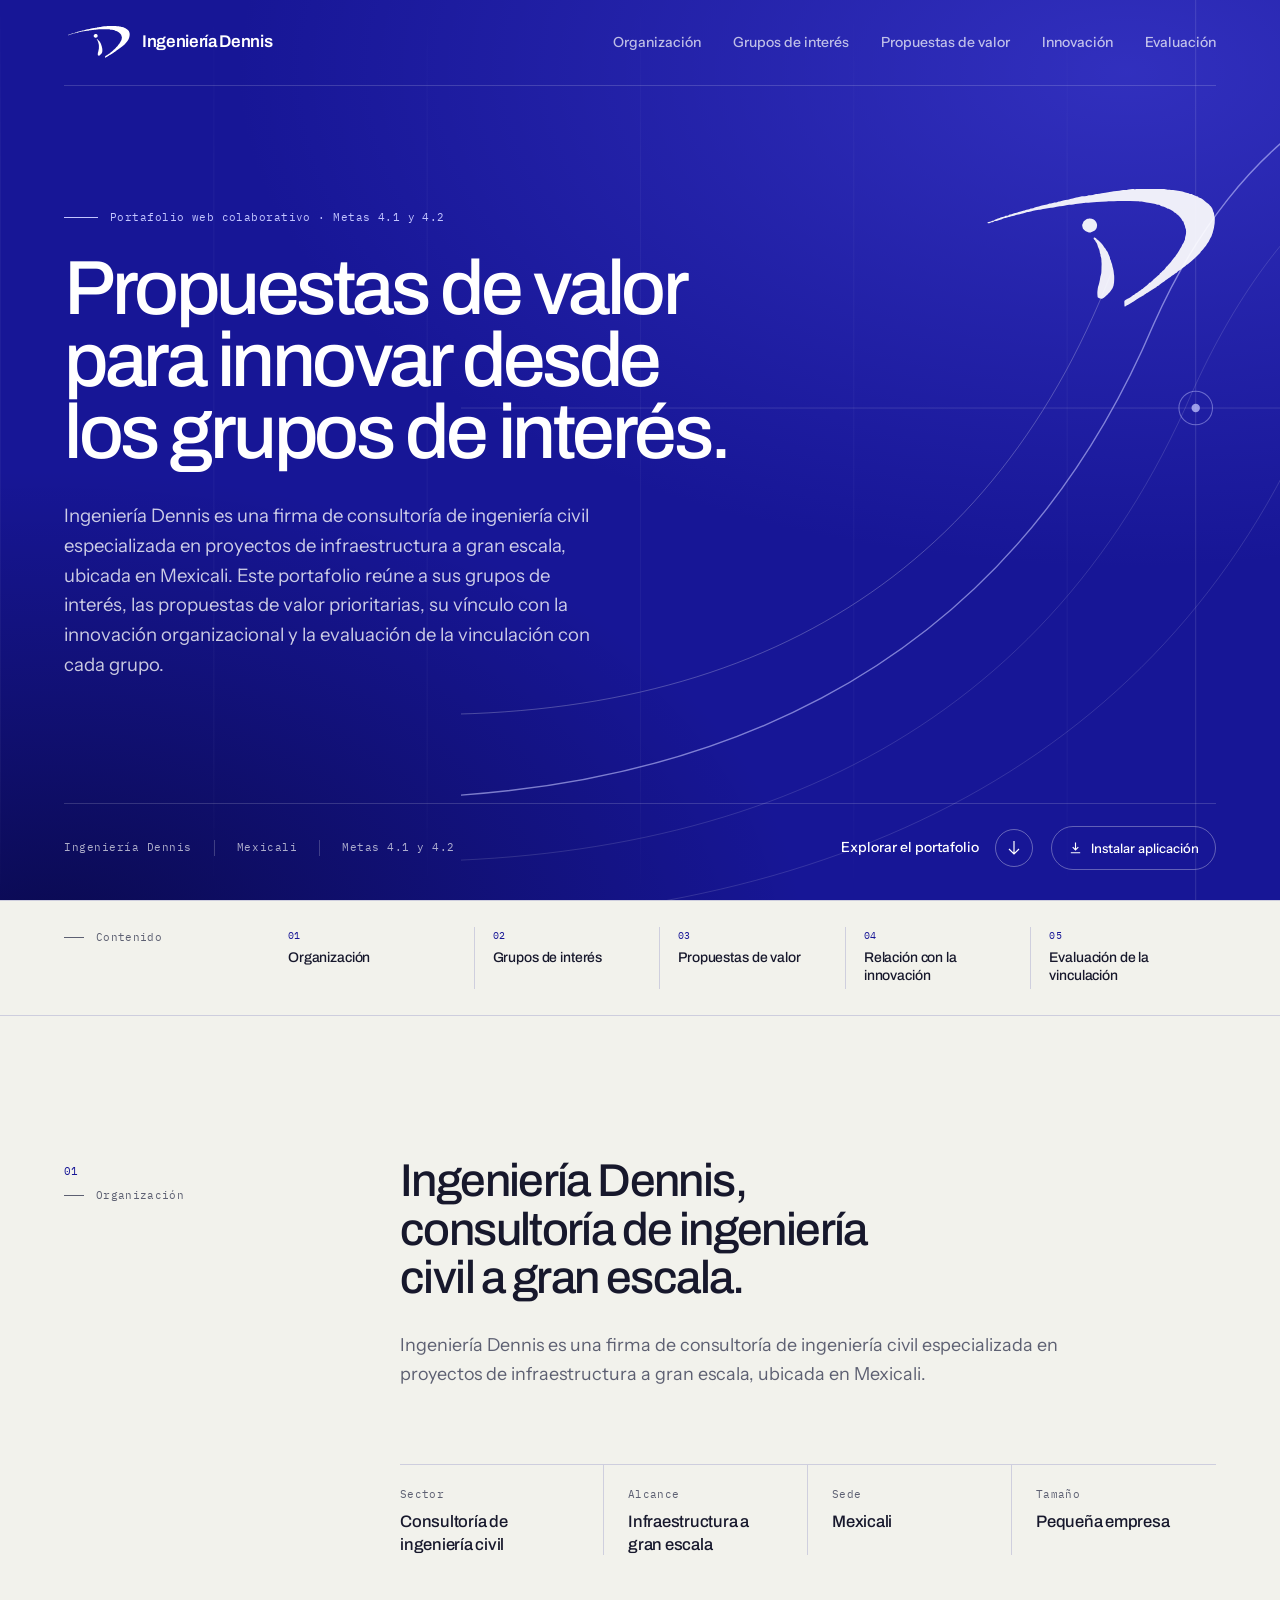
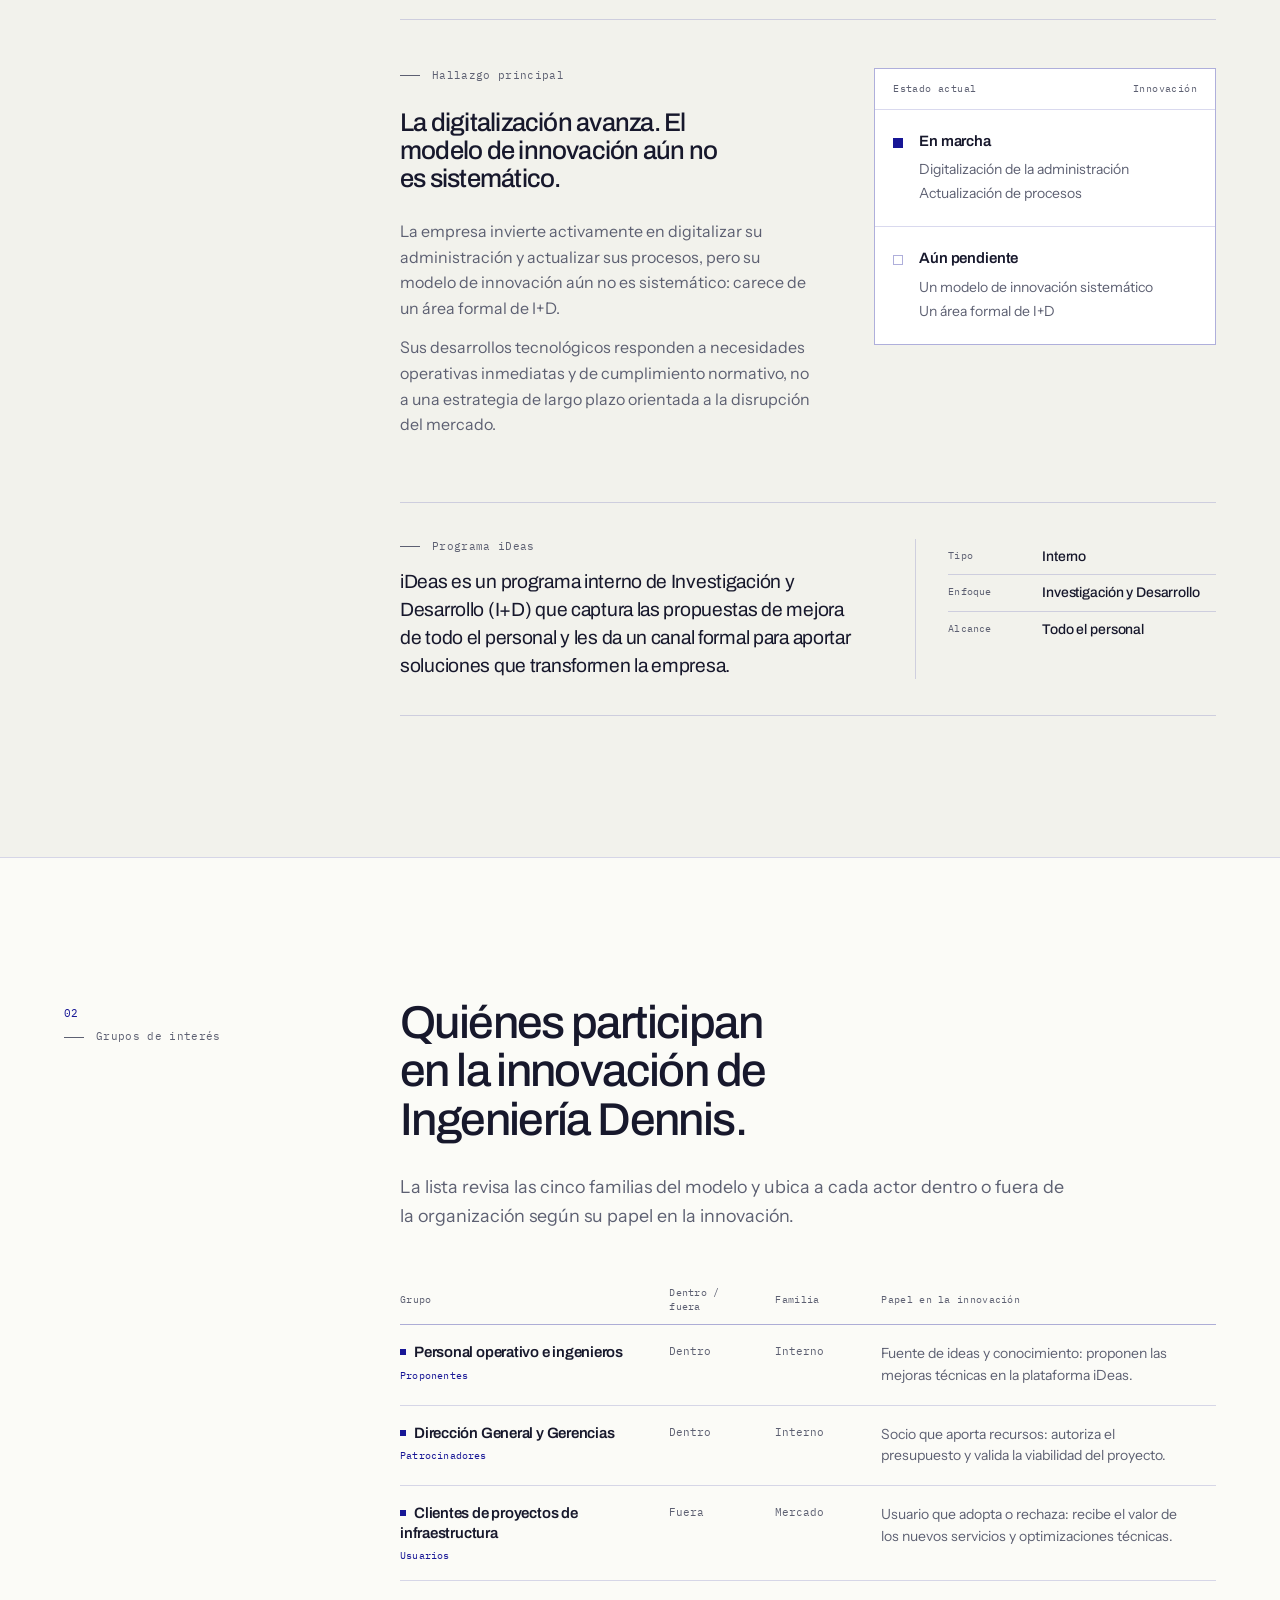
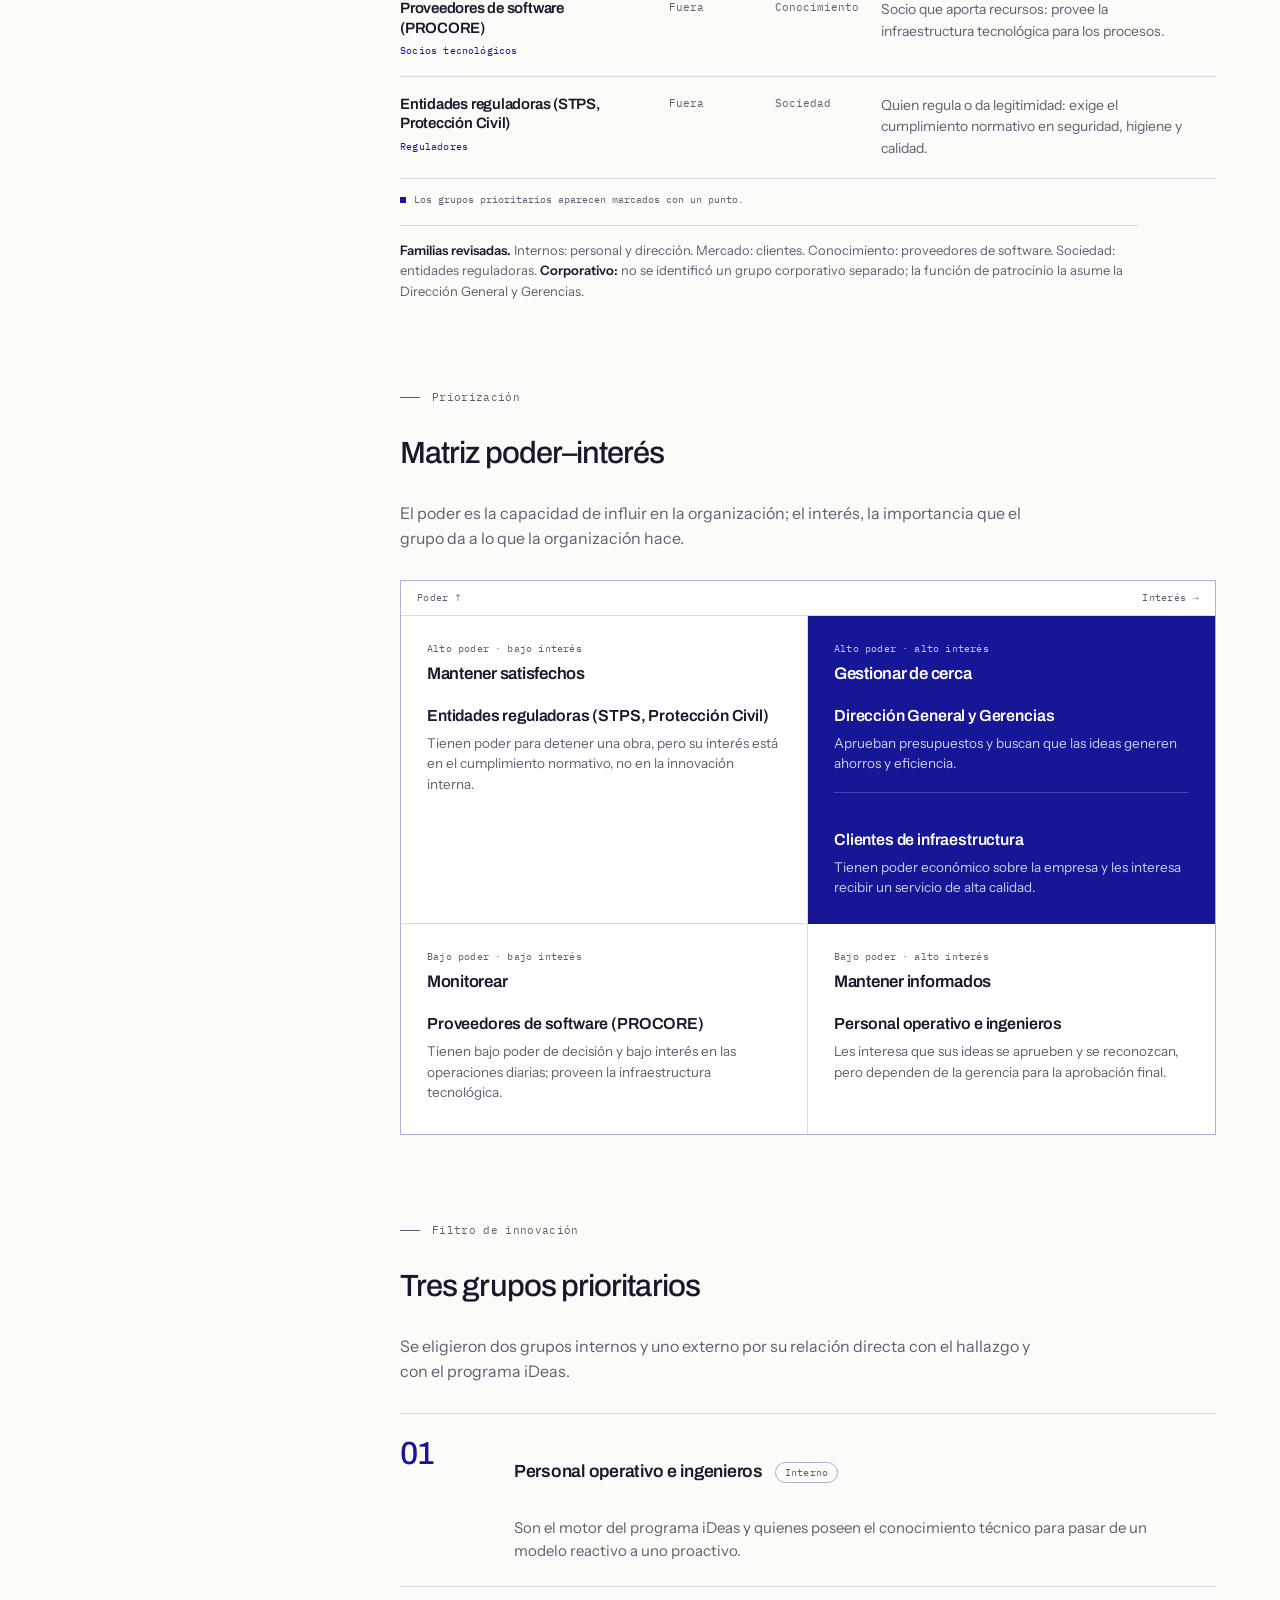
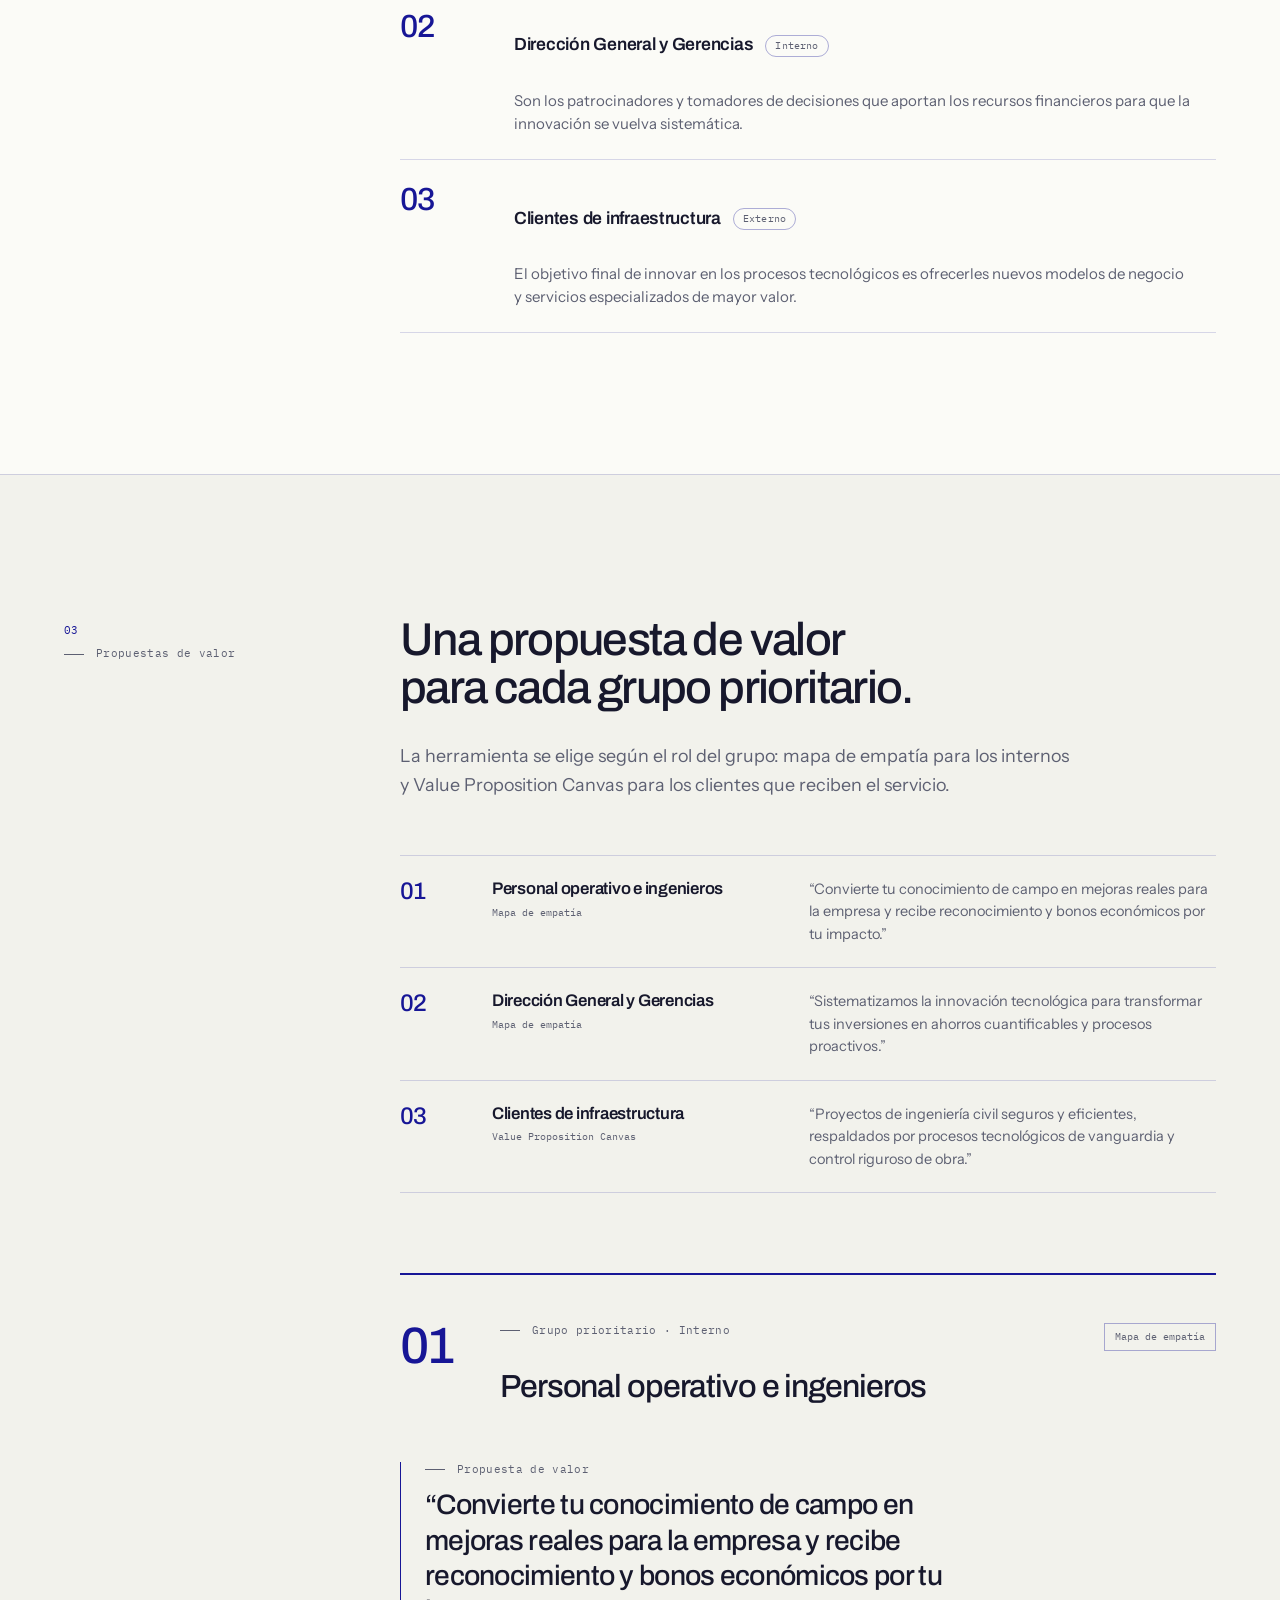
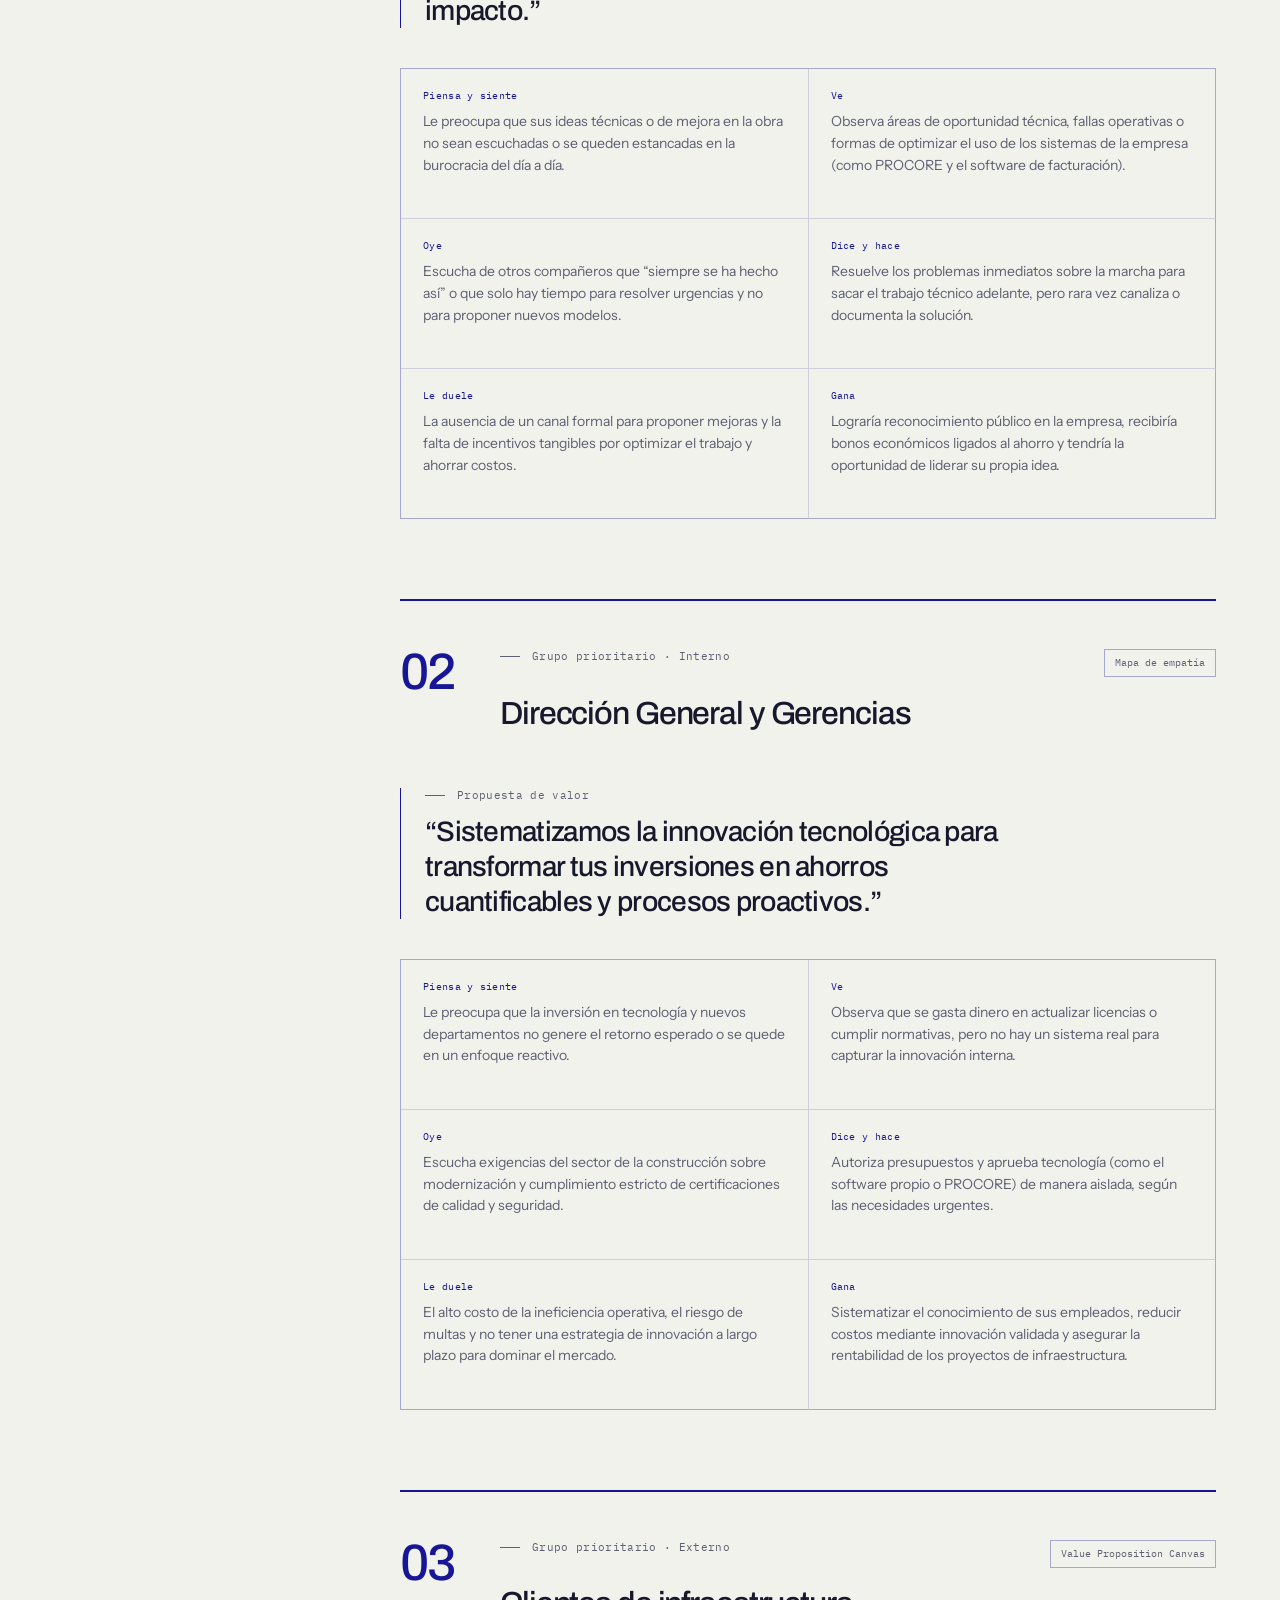
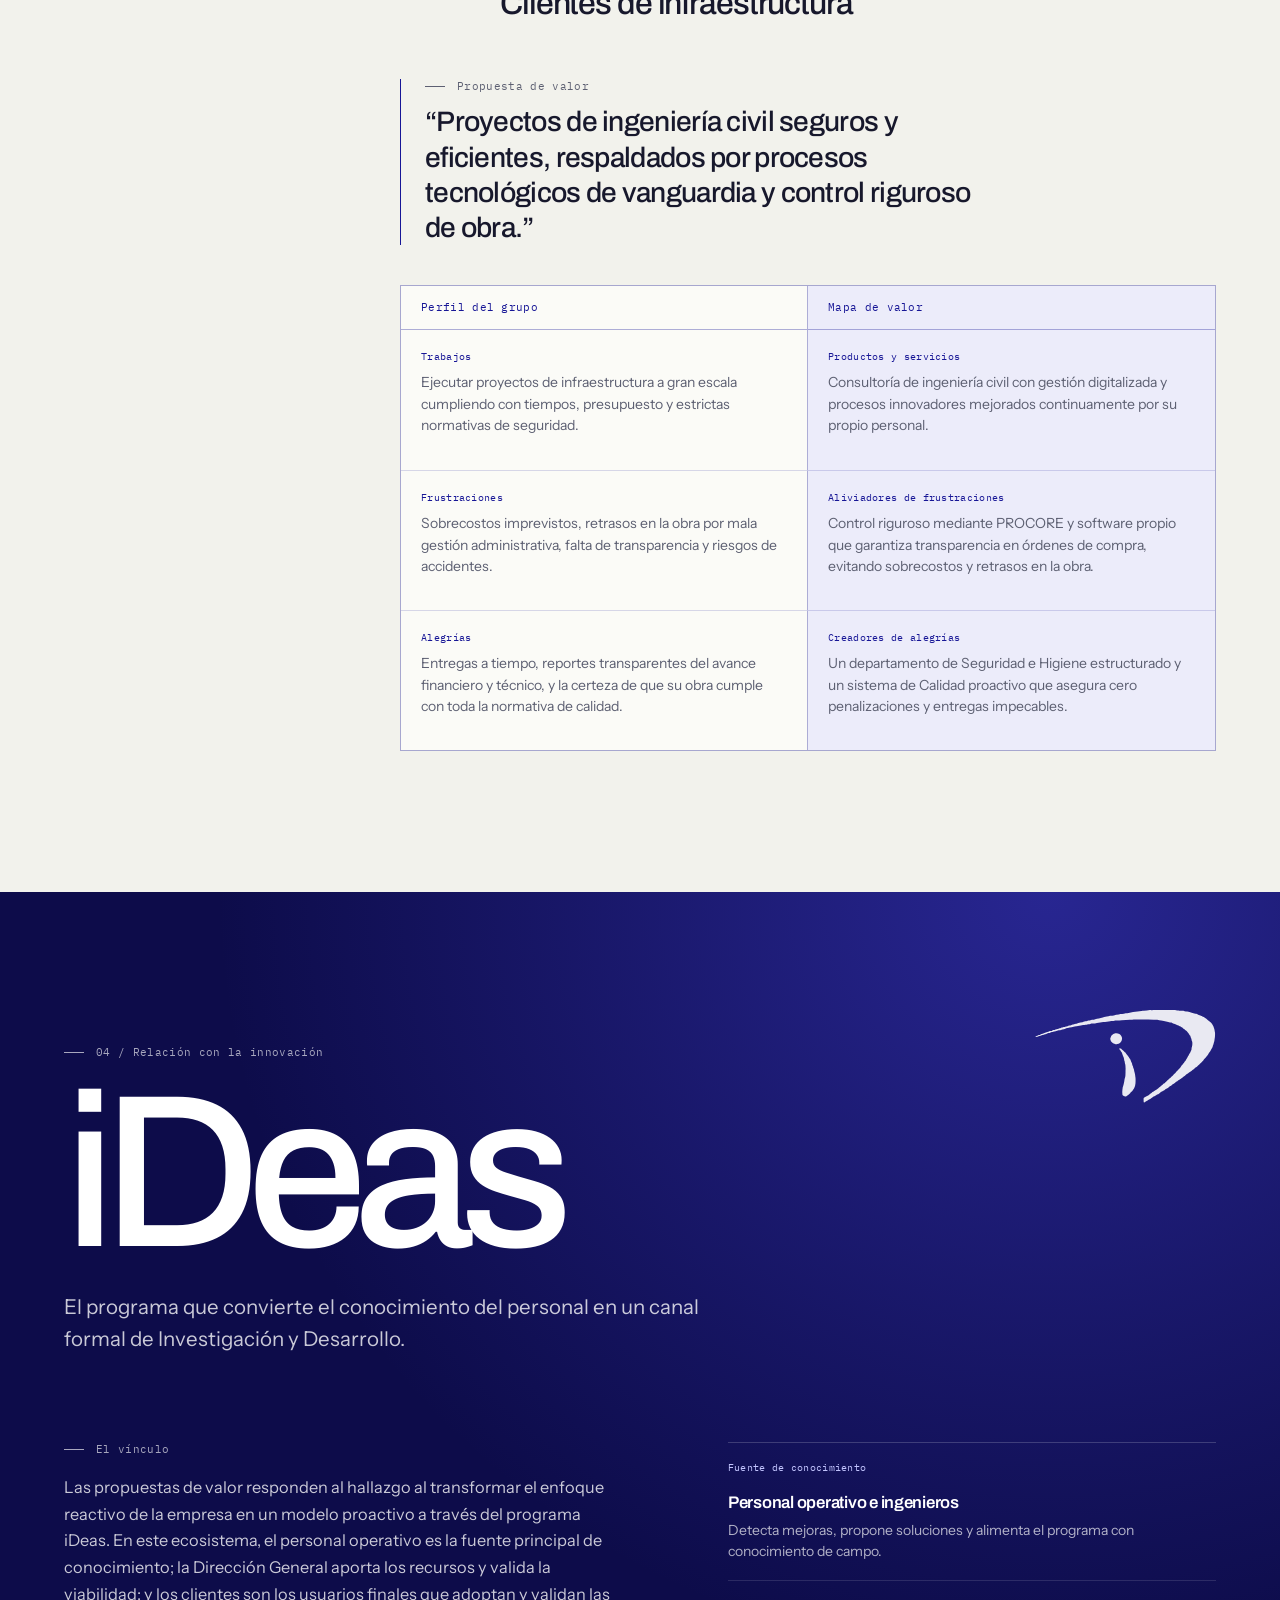
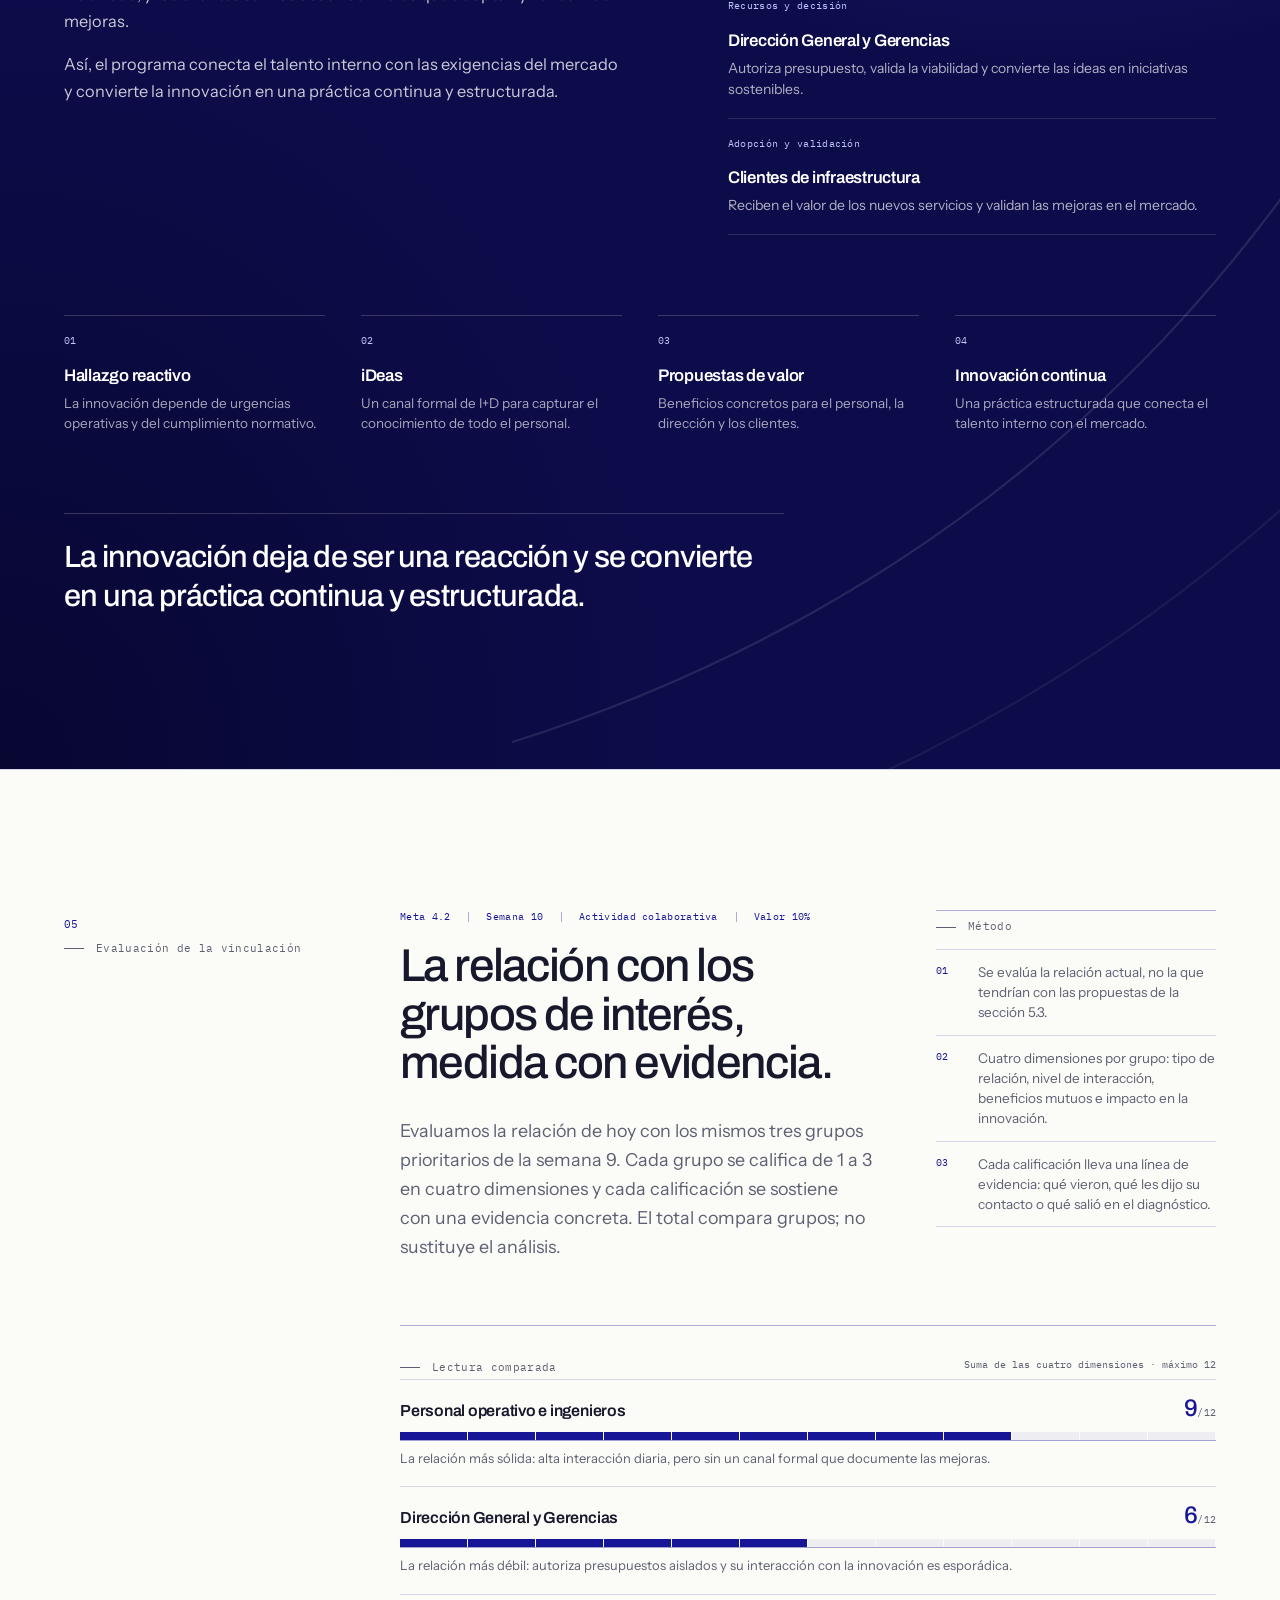
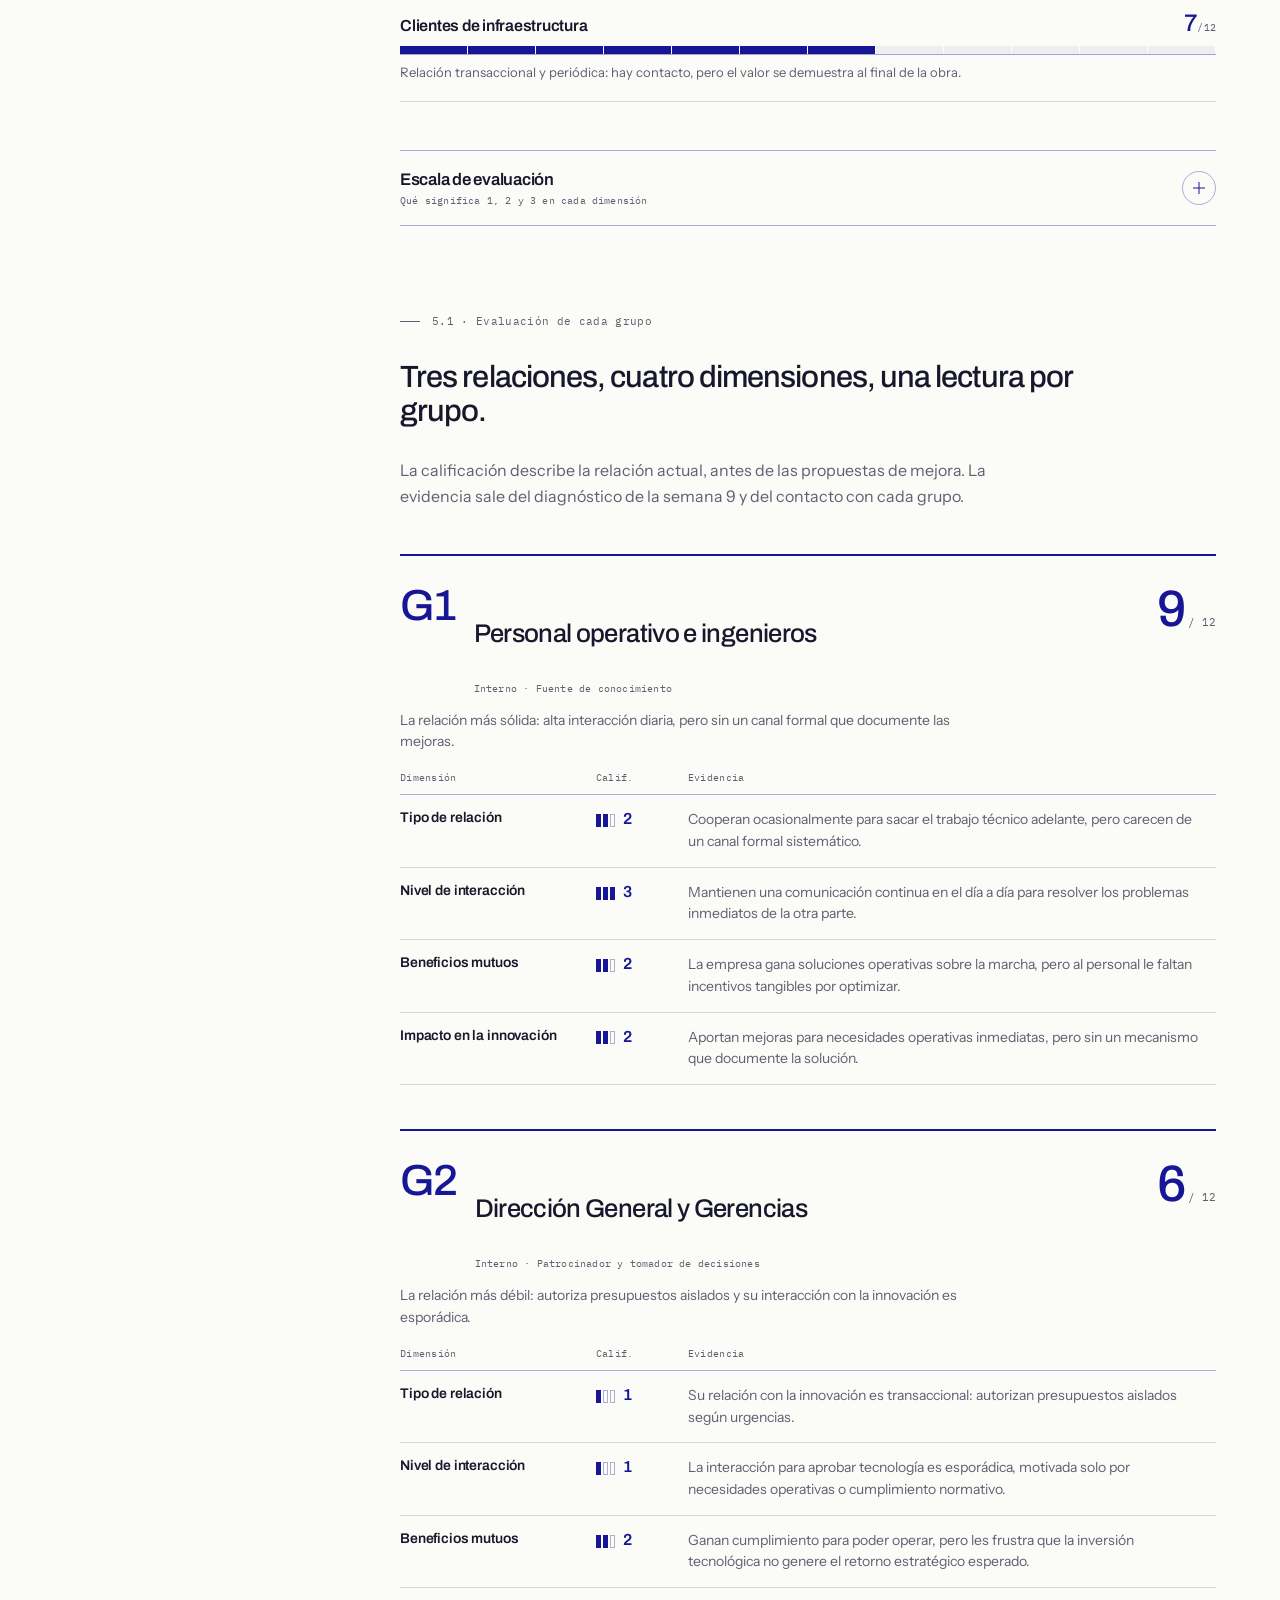
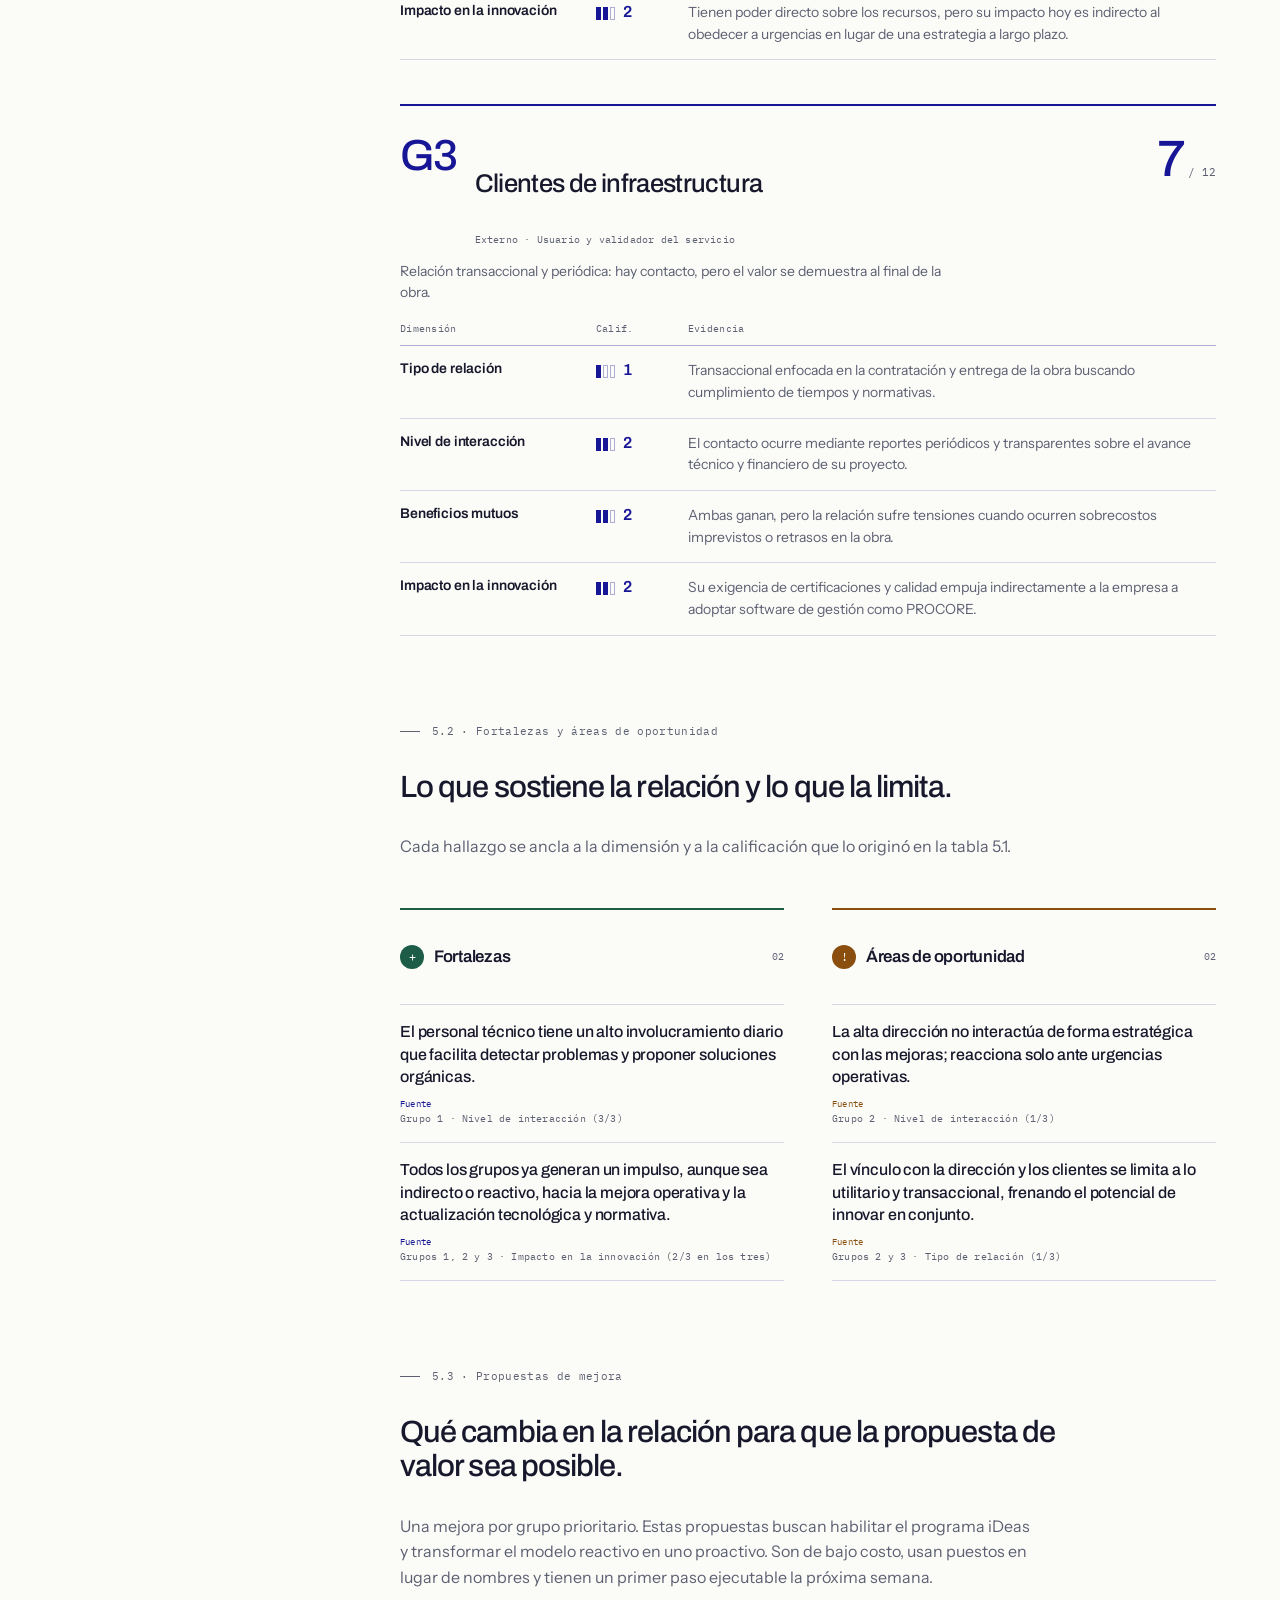
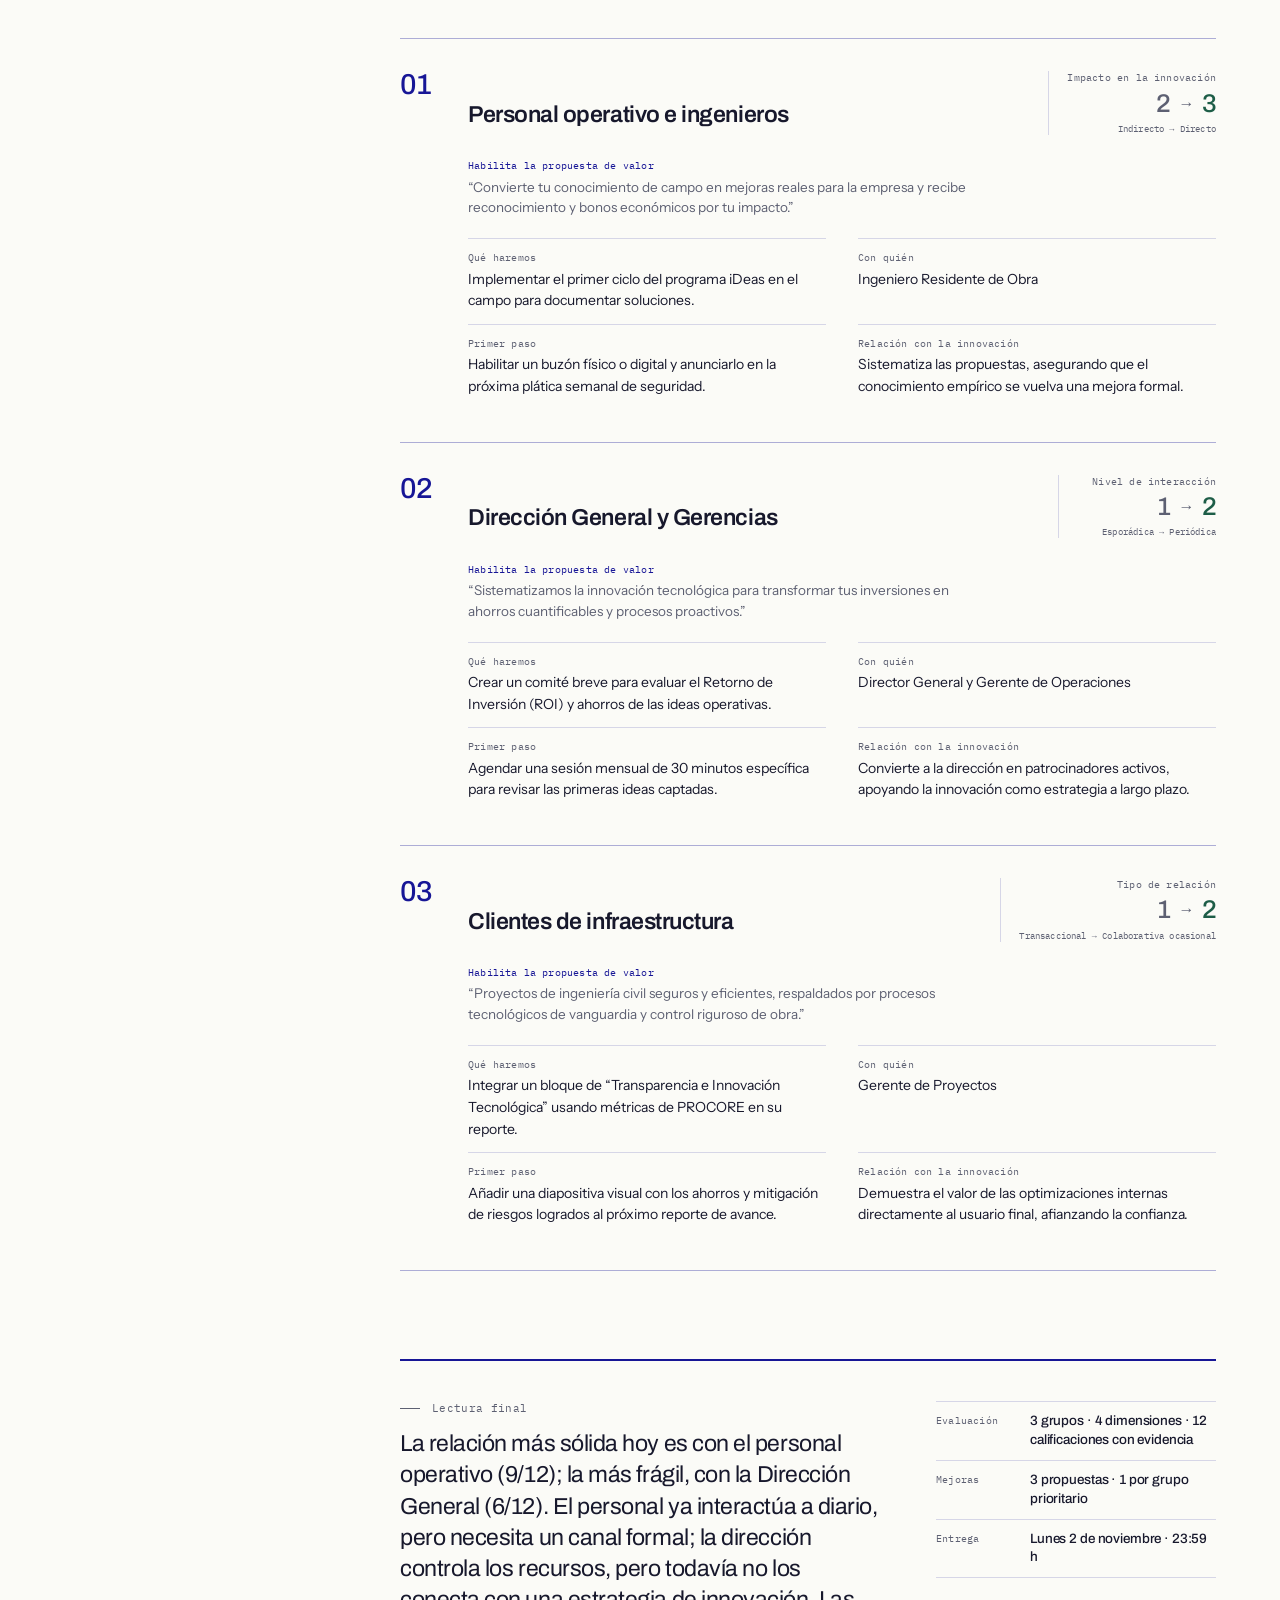
==== commit c322977a: "Actualizar sección 05 con la evaluación corregida de la Meta 4.2" ====
--- a/index.html
+++ b/index.html
@@ -736,26 +736,26 @@
               <li class="score-bar">
                 <div class="score-bar-head">
                   <span class="score-bar-name">Personal operativo e ingenieros</span>
-                  <span class="score-bar-value">5<span>/12</span></span>
-                </div>
-                <div class="score-bar-track" aria-hidden="true"><span style="--score: 5"></span></div>
-                <p class="score-bar-note">La relación más débil: conocimiento técnico sin canal formal ni incentivos.</p>
+                  <span class="score-bar-value">9<span>/12</span></span>
+                </div>
+                <div class="score-bar-track" aria-hidden="true"><span style="--score: 9"></span></div>
+                <p class="score-bar-note">La relación más sólida: alta interacción diaria, pero sin un canal formal que documente las mejoras.</p>
               </li>
               <li class="score-bar">
                 <div class="score-bar-head">
                   <span class="score-bar-name">Dirección General y Gerencias</span>
-                  <span class="score-bar-value">8<span>/12</span></span>
-                </div>
-                <div class="score-bar-track" aria-hidden="true"><span style="--score: 8"></span></div>
-                <p class="score-bar-note">La relación más estructurada: patrocinio económico, pero retorno sin evaluar de forma sistemática.</p>
+                  <span class="score-bar-value">6<span>/12</span></span>
+                </div>
+                <div class="score-bar-track" aria-hidden="true"><span style="--score: 6"></span></div>
+                <p class="score-bar-note">La relación más débil: autoriza presupuestos aislados y su interacción con la innovación es esporádica.</p>
               </li>
               <li class="score-bar">
                 <div class="score-bar-head">
                   <span class="score-bar-name">Clientes de infraestructura</span>
-                  <span class="score-bar-value">6<span>/12</span></span>
-                </div>
-                <div class="score-bar-track" aria-hidden="true"><span style="--score: 6"></span></div>
-                <p class="score-bar-note">Relación transaccional y periódica: el valor se demuestra al final de la obra, no se construye en conjunto.</p>
+                  <span class="score-bar-value">7<span>/12</span></span>
+                </div>
+                <div class="score-bar-track" aria-hidden="true"><span style="--score: 7"></span></div>
+                <p class="score-bar-note">Relación transaccional y periódica: hay contacto, pero el valor se demuestra al final de la obra.</p>
               </li>
             </ul>
           </div>
@@ -821,11 +821,11 @@
                   </div>
                 </div>
                 <div class="scorecard-total">
-                  <span class="scorecard-total-value">5</span>
+                  <span class="scorecard-total-value">9</span>
                   <span class="scorecard-total-max">/ 12</span>
                 </div>
               </header>
-              <p class="scorecard-reading">La relación más débil: hay conocimiento técnico, pero no un canal formal ni incentivos.</p>
+              <p class="scorecard-reading">La relación más sólida: alta interacción diaria, pero sin un canal formal que documente las mejoras.</p>
 
               <div class="score-table-wrap">
                 <table class="score-table">
@@ -840,23 +840,23 @@
                   <tbody>
                     <tr>
                       <th scope="row">Tipo de relación</th>
-                      <td data-label="Calificación"><span class="score-pips" data-score="1" aria-hidden="true"><i></i><i></i><i></i></span><span class="score-value">1</span></td>
-                      <td data-label="Evidencia">Resuelven problemas inmediatos sobre la marcha, sin canalizar sus soluciones de forma oficial.</td>
+                      <td data-label="Calificación"><span class="score-pips" data-score="2" aria-hidden="true"><i></i><i></i><i></i></span><span class="score-value">2</span></td>
+                      <td data-label="Evidencia">Cooperan ocasionalmente para sacar el trabajo técnico adelante, pero carecen de un canal formal sistemático.</td>
                     </tr>
                     <tr>
                       <th scope="row">Nivel de interacción</th>
-                      <td data-label="Calificación"><span class="score-pips" data-score="1" aria-hidden="true"><i></i><i></i><i></i></span><span class="score-value">1</span></td>
-                      <td data-label="Evidencia">No existen canales formales para escucharlos; sus propuestas se estancan en la burocracia.</td>
+                      <td data-label="Calificación"><span class="score-pips" data-score="3" aria-hidden="true"><i></i><i></i><i></i></span><span class="score-value">3</span></td>
+                      <td data-label="Evidencia">Mantienen una comunicación continua en el día a día para resolver los problemas inmediatos de la otra parte.</td>
                     </tr>
                     <tr>
                       <th scope="row">Beneficios mutuos</th>
-                      <td data-label="Calificación"><span class="score-pips" data-score="1" aria-hidden="true"><i></i><i></i><i></i></span><span class="score-value">1</span></td>
-                      <td data-label="Evidencia">Ellos sacan el trabajo adelante, pero resienten la falta de incentivos o bonos económicos por ahorrar costos.</td>
+                      <td data-label="Calificación"><span class="score-pips" data-score="2" aria-hidden="true"><i></i><i></i><i></i></span><span class="score-value">2</span></td>
+                      <td data-label="Evidencia">La empresa gana soluciones operativas sobre la marcha, pero al personal le faltan incentivos tangibles por optimizar.</td>
                     </tr>
                     <tr>
                       <th scope="row">Impacto en la innovación</th>
                       <td data-label="Calificación"><span class="score-pips" data-score="2" aria-hidden="true"><i></i><i></i><i></i></span><span class="score-value">2</span></td>
-                      <td data-label="Evidencia">Aportan mejoras de campo de manera indirecta u ocasional, sin un mecanismo sistemático que las capture.</td>
+                      <td data-label="Evidencia">Aportan mejoras para necesidades operativas inmediatas, pero sin un mecanismo que documente la solución.</td>
                     </tr>
                   </tbody>
                 </table>
@@ -873,11 +873,11 @@
                   </div>
                 </div>
                 <div class="scorecard-total">
-                  <span class="scorecard-total-value">8</span>
+                  <span class="scorecard-total-value">6</span>
                   <span class="scorecard-total-max">/ 12</span>
                 </div>
               </header>
-              <p class="scorecard-reading">La relación más estructurada: hay patrocinio económico, pero el retorno no se evalúa de forma sistemática.</p>
+              <p class="scorecard-reading">La relación más débil: autoriza presupuestos aislados y su interacción con la innovación es esporádica.</p>
 
               <div class="score-table-wrap">
                 <table class="score-table">
@@ -892,23 +892,23 @@
                   <tbody>
                     <tr>
                       <th scope="row">Tipo de relación</th>
-                      <td data-label="Calificación"><span class="score-pips" data-score="2" aria-hidden="true"><i></i><i></i><i></i></span><span class="score-value">2</span></td>
-                      <td data-label="Evidencia">Invierten en tecnología (como PROCORE), pero la cooperación con las demás áreas es puntual y aislada.</td>
+                      <td data-label="Calificación"><span class="score-pips" data-score="1" aria-hidden="true"><i></i><i></i><i></i></span><span class="score-value">1</span></td>
+                      <td data-label="Evidencia">Su relación con la innovación es transaccional: autorizan presupuestos aislados según urgencias.</td>
                     </tr>
                     <tr>
                       <th scope="row">Nivel de interacción</th>
-                      <td data-label="Calificación"><span class="score-pips" data-score="2" aria-hidden="true"><i></i><i></i><i></i></span><span class="score-value">2</span></td>
-                      <td data-label="Evidencia">El contacto para autorizar presupuestos se da de forma periódica ante necesidades urgentes o normativas.</td>
+                      <td data-label="Calificación"><span class="score-pips" data-score="1" aria-hidden="true"><i></i><i></i><i></i></span><span class="score-value">1</span></td>
+                      <td data-label="Evidencia">La interacción para aprobar tecnología es esporádica, motivada solo por necesidades operativas o cumplimiento normativo.</td>
                     </tr>
                     <tr>
                       <th scope="row">Beneficios mutuos</th>
                       <td data-label="Calificación"><span class="score-pips" data-score="2" aria-hidden="true"><i></i><i></i><i></i></span><span class="score-value">2</span></td>
-                      <td data-label="Evidencia">La empresa se digitaliza, pero a la dirección le preocupa no ver un retorno estructurado en ahorros.</td>
+                      <td data-label="Evidencia">Ganan cumplimiento para poder operar, pero les frustra que la inversión tecnológica no genere el retorno estratégico esperado.</td>
                     </tr>
                     <tr>
                       <th scope="row">Impacto en la innovación</th>
                       <td data-label="Calificación"><span class="score-pips" data-score="2" aria-hidden="true"><i></i><i></i><i></i></span><span class="score-value">2</span></td>
-                      <td data-label="Evidencia">Patrocinan la actualización de procesos indirectamente, pero aún no formalizan un área de I+D.</td>
+                      <td data-label="Evidencia">Tienen poder directo sobre los recursos, pero su impacto hoy es indirecto al obedecer a urgencias en lugar de una estrategia a largo plazo.</td>
                     </tr>
                   </tbody>
                 </table>
@@ -925,11 +925,11 @@
                   </div>
                 </div>
                 <div class="scorecard-total">
-                  <span class="scorecard-total-value">6</span>
+                  <span class="scorecard-total-value">7</span>
                   <span class="scorecard-total-max">/ 12</span>
                 </div>
               </header>
-              <p class="scorecard-reading">Relación transaccional y periódica: el valor se demuestra al final de la obra, no se construye en conjunto.</p>
+              <p class="scorecard-reading">Relación transaccional y periódica: hay contacto, pero el valor se demuestra al final de la obra.</p>
 
               <div class="score-table-wrap">
                 <table class="score-table">
@@ -945,22 +945,22 @@
                     <tr>
                       <th scope="row">Tipo de relación</th>
                       <td data-label="Calificación"><span class="score-pips" data-score="1" aria-hidden="true"><i></i><i></i><i></i></span><span class="score-value">1</span></td>
-                      <td data-label="Evidencia">Relación puramente transaccional: exigen el cumplimiento de obra en tiempo, presupuesto y normativa.</td>
+                      <td data-label="Evidencia">Transaccional enfocada en la contratación y entrega de la obra buscando cumplimiento de tiempos y normativas.</td>
                     </tr>
                     <tr>
                       <th scope="row">Nivel de interacción</th>
                       <td data-label="Calificación"><span class="score-pips" data-score="2" aria-hidden="true"><i></i><i></i><i></i></span><span class="score-value">2</span></td>
-                      <td data-label="Evidencia">Hay contacto periódico mediante reportes técnicos y financieros para evitar retrasos.</td>
+                      <td data-label="Evidencia">El contacto ocurre mediante reportes periódicos y transparentes sobre el avance técnico y financiero de su proyecto.</td>
                     </tr>
                     <tr>
                       <th scope="row">Beneficios mutuos</th>
                       <td data-label="Calificación"><span class="score-pips" data-score="2" aria-hidden="true"><i></i><i></i><i></i></span><span class="score-value">2</span></td>
-                      <td data-label="Evidencia">La empresa cobra por el proyecto y el cliente recibe la obra, pero este sigue asumiendo riesgos de sobrecostos imprevistos.</td>
+                      <td data-label="Evidencia">Ambas ganan, pero la relación sufre tensiones cuando ocurren sobrecostos imprevistos o retrasos en la obra.</td>
                     </tr>
                     <tr>
                       <th scope="row">Impacto en la innovación</th>
-                      <td data-label="Calificación"><span class="score-pips" data-score="1" aria-hidden="true"><i></i><i></i><i></i></span><span class="score-value">1</span></td>
-                      <td data-label="Evidencia">No aportan ideas ni recursos al proceso de innovación; solo reciben la obra y verifican su cumplimiento, sin adoptar nuevas soluciones.</td>
+                      <td data-label="Calificación"><span class="score-pips" data-score="2" aria-hidden="true"><i></i><i></i><i></i></span><span class="score-value">2</span></td>
+                      <td data-label="Evidencia">Su exigencia de certificaciones y calidad empuja indirectamente a la empresa a adoptar software de gestión como PROCORE.</td>
                     </tr>
                   </tbody>
                 </table>
@@ -984,12 +984,12 @@
                 </header>
                 <ol class="balance-list">
                   <li>
-                    <p>El personal posee un alto conocimiento técnico y disposición operativa para solucionar fallas en campo.</p>
-                    <p class="balance-source"><span>Fuente</span> Grupo 1 · Impacto en la innovación (2/3)</p>
+                    <p>El personal técnico tiene un alto involucramiento diario que facilita detectar problemas y proponer soluciones orgánicas.</p>
+                    <p class="balance-source"><span>Fuente</span> Grupo 1 · Nivel de interacción (3/3)</p>
                   </li>
                   <li>
-                    <p>La gerencia tiene disposición económica y patrocina activamente herramientas de digitalización.</p>
-                    <p class="balance-source"><span>Fuente</span> Grupo 2 · Tipo de relación e Impacto en la innovación (2/3)</p>
+                    <p>Todos los grupos ya generan un impulso, aunque sea indirecto o reactivo, hacia la mejora operativa y la actualización tecnológica y normativa.</p>
+                    <p class="balance-source"><span>Fuente</span> Grupos 1, 2 y 3 · Impacto en la innovación (2/3 en los tres)</p>
                   </li>
                 </ol>
               </article>
@@ -1002,12 +1002,12 @@
                 </header>
                 <ol class="balance-list">
                   <li>
-                    <p>Carencia de un canal de comunicación de doble vía que incentive y premie las propuestas de los ingenieros.</p>
-                    <p class="balance-source"><span>Fuente</span> Grupo 1 · Nivel de interacción y Beneficios mutuos (1/3)</p>
+                    <p>La alta dirección no interactúa de forma estratégica con las mejoras; reacciona solo ante urgencias operativas.</p>
+                    <p class="balance-source"><span>Fuente</span> Grupo 2 · Nivel de interacción (1/3)</p>
                   </li>
                   <li>
-                    <p>La adopción tecnológica de la empresa es reactiva a urgencias y no se traduce en un valor proactivo para el cliente final.</p>
-                    <p class="balance-source"><span>Fuente</span> Grupo 2 · Impacto en la innovación (2/3); Grupo 3 · Impacto en la innovación (1/3)</p>
+                    <p>El vínculo con la dirección y los clientes se limita a lo utilitario y transaccional, frenando el potencial de innovar en conjunto.</p>
+                    <p class="balance-source"><span>Fuente</span> Grupos 2 y 3 · Tipo de relación (1/3)</p>
                   </li>
                 </ol>
               </article>
@@ -1018,7 +1018,7 @@
             <div class="block-head">
               <p class="label">5.3 · Propuestas de mejora</p>
               <h3 class="block-title">Qué cambia en la relación para que la propuesta de valor sea posible.</h3>
-              <p class="block-lede">Una mejora por grupo prioritario: de bajo costo, con puestos en lugar de nombres, un primer paso ejecutable la próxima semana y un cambio medible en la dimensión.</p>
+              <p class="block-lede">Una mejora por grupo prioritario. Estas propuestas buscan habilitar el programa iDeas y transformar el modelo reactivo en uno proactivo. Son de bajo costo, usan puestos en lugar de nombres y tienen un primer paso ejecutable la próxima semana.</p>
             </div>
 
             <ol class="improvement-list">
@@ -1030,26 +1030,27 @@
                     <p class="improvement-vp"><span>Habilita la propuesta de valor</span>“Convierte tu conocimiento de campo en mejoras reales para la empresa y recibe reconocimiento y bonos económicos por tu impacto.”</p>
                   </div>
                   <div class="improvement-shift">
-                    <span class="shift-label">Nivel de interacción</span>
-                    <span class="shift-values"><span class="sr-only">De </span><span class="shift-from">1</span><span class="shift-arrow" aria-hidden="true">→</span><span class="sr-only"> a </span><span class="shift-to">2</span></span>
+                    <span class="shift-label">Impacto en la innovación</span>
+                    <span class="shift-values"><span class="sr-only">De </span><span class="shift-from">2</span><span class="shift-arrow" aria-hidden="true">→</span><span class="sr-only"> a </span><span class="shift-to">3</span></span>
+                    <span class="shift-levels">Indirecto → Directo</span>
                   </div>
                 </header>
                 <dl class="improvement-grid">
                   <div>
                     <dt>Qué haremos</dt>
-                    <dd>Activar el programa iDeas con un formato para proponer optimizaciones.</dd>
+                    <dd>Implementar el primer ciclo del programa iDeas en el campo para documentar soluciones.</dd>
                   </div>
                   <div>
                     <dt>Con quién</dt>
-                    <dd>Gerente de Operaciones</dd>
+                    <dd>Ingeniero Residente de Obra</dd>
                   </div>
                   <div>
                     <dt>Primer paso</dt>
-                    <dd>Repartir el formato impreso o digital de mejoras en la próxima junta semanal de obra.</dd>
+                    <dd>Habilitar un buzón físico o digital y anunciarlo en la próxima plática semanal de seguridad.</dd>
                   </div>
                   <div>
                     <dt>Relación con la innovación</dt>
-                    <dd>Sistematiza la recolección de conocimiento y la convierte en un canal formal de I+D.</dd>
+                    <dd>Sistematiza las propuestas, asegurando que el conocimiento empírico se vuelva una mejora formal.</dd>
                   </div>
                 </dl>
               </li>
@@ -1062,26 +1063,27 @@
                     <p class="improvement-vp"><span>Habilita la propuesta de valor</span>“Sistematizamos la innovación tecnológica para transformar tus inversiones en ahorros cuantificables y procesos proactivos.”</p>
                   </div>
                   <div class="improvement-shift">
-                    <span class="shift-label">Impacto en la innovación</span>
-                    <span class="shift-values"><span class="sr-only">De </span><span class="shift-from">2</span><span class="shift-arrow" aria-hidden="true">→</span><span class="sr-only"> a </span><span class="shift-to">3</span></span>
+                    <span class="shift-label">Nivel de interacción</span>
+                    <span class="shift-values"><span class="sr-only">De </span><span class="shift-from">1</span><span class="shift-arrow" aria-hidden="true">→</span><span class="sr-only"> a </span><span class="shift-to">2</span></span>
+                    <span class="shift-levels">Esporádica → Periódica</span>
                   </div>
                 </header>
                 <dl class="improvement-grid">
                   <div>
                     <dt>Qué haremos</dt>
-                    <dd>Establecer una junta para evaluar el ahorro generado por las ideas del personal.</dd>
+                    <dd>Crear un comité breve para evaluar el Retorno de Inversión (ROI) y ahorros de las ideas operativas.</dd>
                   </div>
                   <div>
                     <dt>Con quién</dt>
-                    <dd>Director General</dd>
+                    <dd>Director General y Gerente de Operaciones</dd>
                   </div>
                   <div>
                     <dt>Primer paso</dt>
-                    <dd>Agendar 30 minutos en la próxima junta mensual gerencial.</dd>
+                    <dd>Agendar una sesión mensual de 30 minutos específica para revisar las primeras ideas captadas.</dd>
                   </div>
                   <div>
                     <dt>Relación con la innovación</dt>
-                    <dd>Transforma el gasto tecnológico reactivo en una inversión continua y estructurada.</dd>
+                    <dd>Convierte a la dirección en patrocinadores activos, apoyando la innovación como estrategia a largo plazo.</dd>
                   </div>
                 </dl>
               </li>
@@ -1096,12 +1098,13 @@
                   <div class="improvement-shift">
                     <span class="shift-label">Tipo de relación</span>
                     <span class="shift-values"><span class="sr-only">De </span><span class="shift-from">1</span><span class="shift-arrow" aria-hidden="true">→</span><span class="sr-only"> a </span><span class="shift-to">2</span></span>
+                    <span class="shift-levels">Transaccional → Colaborativa ocasional</span>
                   </div>
                 </header>
                 <dl class="improvement-grid">
                   <div>
                     <dt>Qué haremos</dt>
-                    <dd>Añadir una sección de “Valor e Innovación” en los reportes de avance de obra.</dd>
+                    <dd>Integrar un bloque de “Transparencia e Innovación Tecnológica” usando métricas de PROCORE en su reporte.</dd>
                   </div>
                   <div>
                     <dt>Con quién</dt>
@@ -1109,11 +1112,11 @@
                   </div>
                   <div>
                     <dt>Primer paso</dt>
-                    <dd>Incluir la plantilla de “riesgos mitigados por tecnología” en el próximo reporte quincenal.</dd>
+                    <dd>Añadir una diapositiva visual con los ahorros y mitigación de riesgos logrados al próximo reporte de avance.</dd>
                   </div>
                   <div>
                     <dt>Relación con la innovación</dt>
-                    <dd>Conecta la innovación interna con el mercado al demostrar mayor valor y control riguroso.</dd>
+                    <dd>Demuestra el valor de las optimizaciones internas directamente al usuario final, afianzando la confianza.</dd>
                   </div>
                 </dl>
               </li>
@@ -1123,7 +1126,7 @@
           <div class="eval-close reveal">
             <div class="eval-close-copy">
               <p class="label">Lectura final</p>
-              <p class="eval-close-text">La relación más sólida hoy es con la Dirección General (8/12); la más frágil, con el personal operativo (5/12). Las tres mejoras apuntan a lo mismo: convertir intercambios aislados en un sistema de doble vía que produzca valor para ambas partes.</p>
+              <p class="eval-close-text">La relación más sólida hoy es con el personal operativo (9/12); la más frágil, con la Dirección General (6/12). El personal ya interactúa a diario, pero necesita un canal formal; la dirección controla los recursos, pero todavía no los conecta con una estrategia de innovación. Las tres mejoras buscan cerrar esa brecha.</p>
             </div>
             <dl class="eval-close-meta">
               <div>
--- a/css/styles.css
+++ b/css/styles.css
@@ -2806,6 +2806,16 @@
   color: var(--signal-good);
 }
 
+.shift-levels {
+  display: block;
+  margin-top: 4px;
+  color: var(--steel);
+  font-family: var(--font-mono);
+  font-size: 8.5px;
+  letter-spacing: 0.02em;
+  line-height: 1.4;
+}
+
 .improvement-grid {
   display: grid;
   grid-template-columns: 1fr 1fr;
@@ -3014,9 +3024,10 @@
 
   .improvement-shift {
     grid-column: 2;
-    display: flex;
-    align-items: center;
-    gap: 12px;
+    display: grid;
+    grid-template-columns: auto minmax(0, 1fr);
+    align-items: baseline;
+    gap: 4px 10px;
     min-width: 0;
     padding-top: 10px;
     padding-left: 0;
@@ -3026,7 +3037,17 @@
   }
 
   .shift-label {
+    grid-column: 1 / -1;
     margin-bottom: 0;
+  }
+
+  .shift-values {
+    grid-column: 1;
+  }
+
+  .shift-levels {
+    grid-column: 2;
+    margin-top: 0;
   }
 
   .improvement-grid {
@@ -4115,6 +4136,31 @@
     margin-top: 2mm;
   }
 
+  .improvement-list {
+    margin-top: 5mm;
+  }
+
+  .improvement {
+    padding-block: 4mm;
+  }
+
+  .improvement-vp {
+    margin-top: 2mm;
+  }
+
+  .improvement-grid {
+    margin-top: 3mm;
+  }
+
+  .improvement-grid > div {
+    padding-block: 2mm;
+  }
+
+  .eval-close {
+    margin-top: 5mm;
+    padding-top: 3mm;
+  }
+
   p {
     orphans: 2;
     widows: 2;
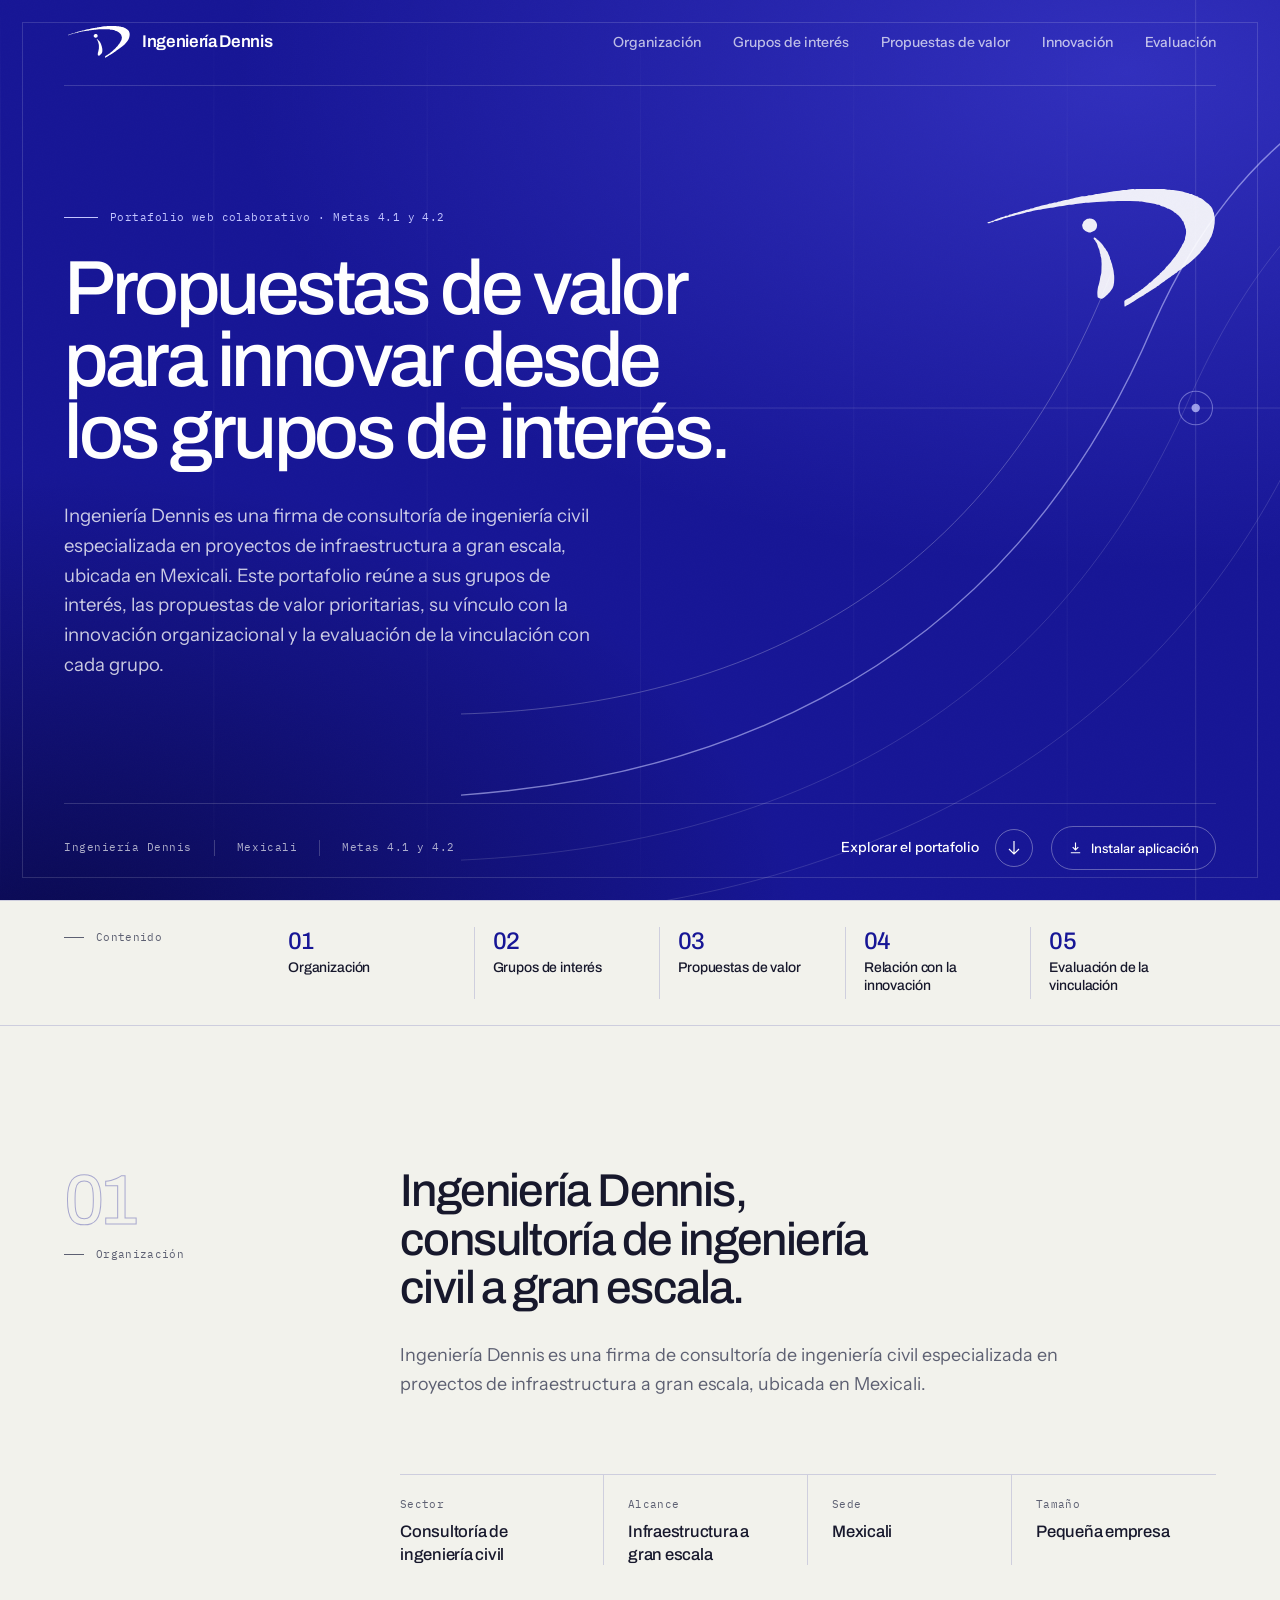
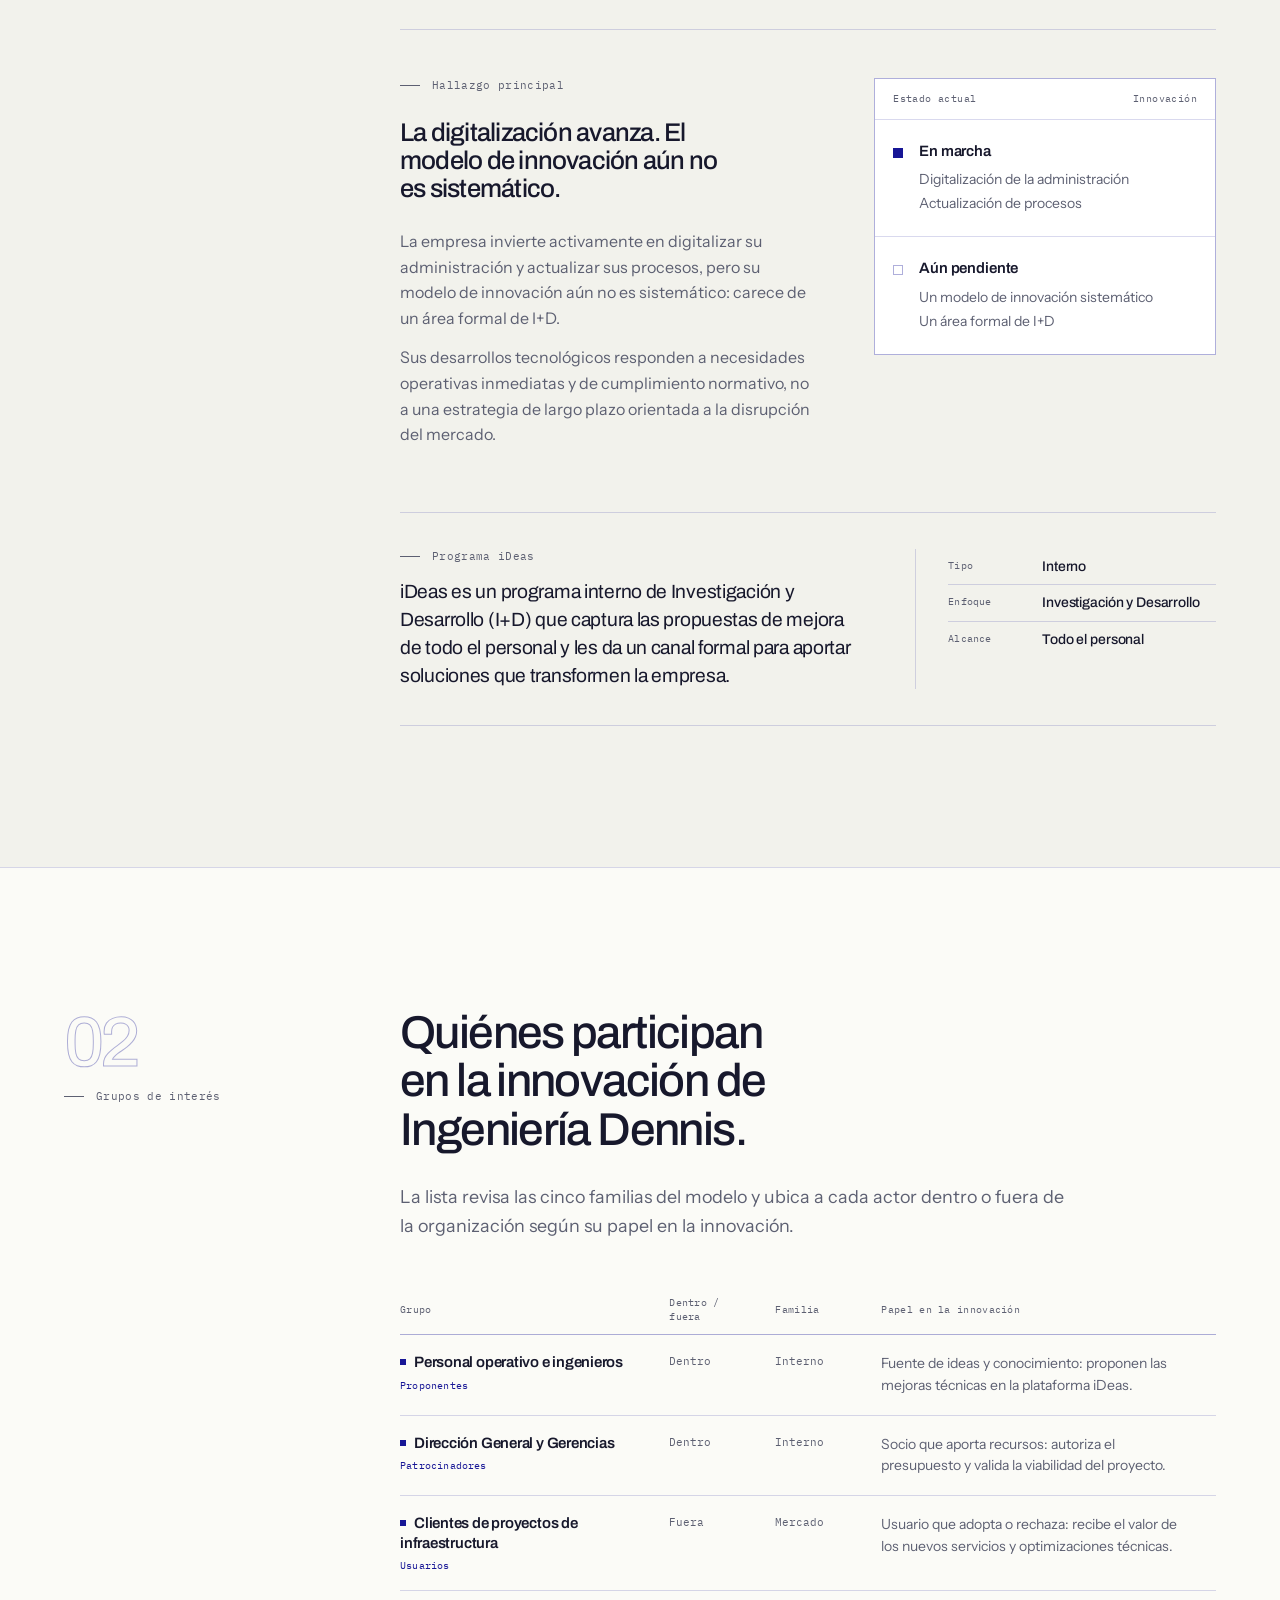
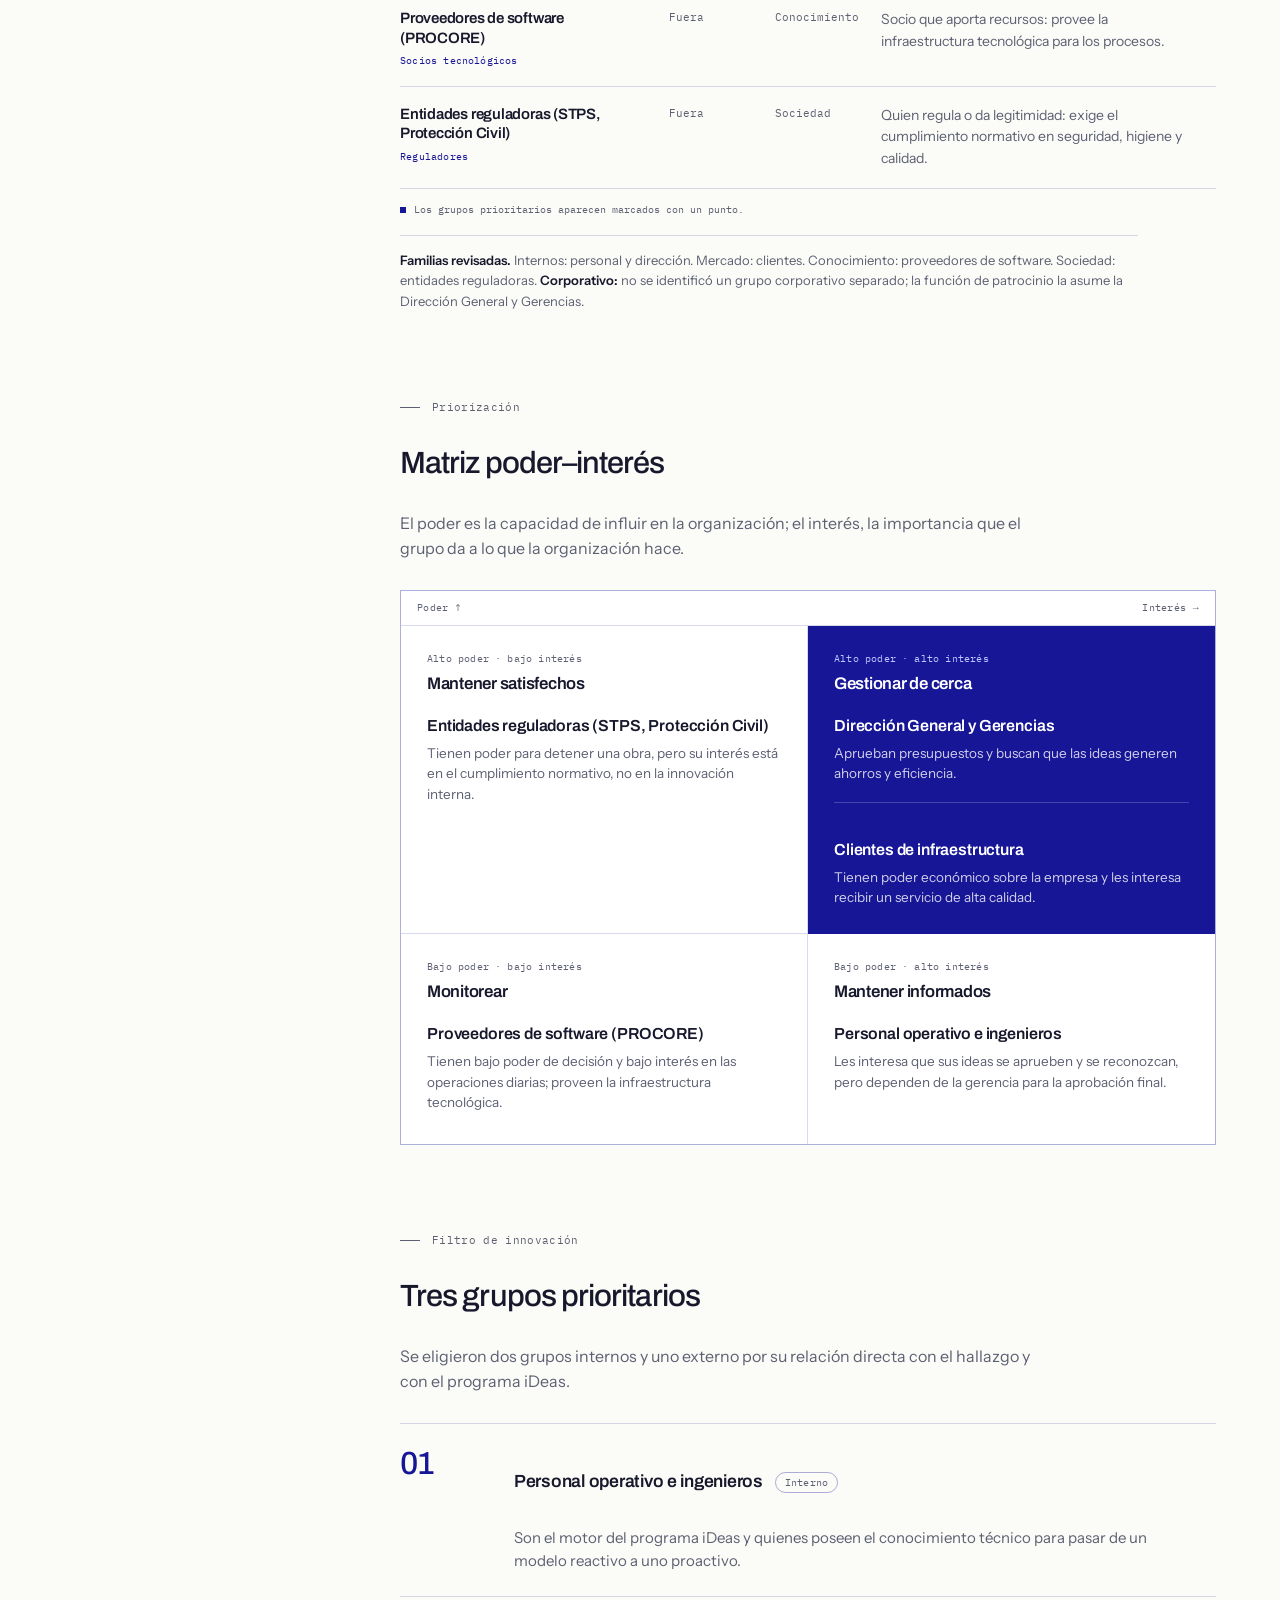
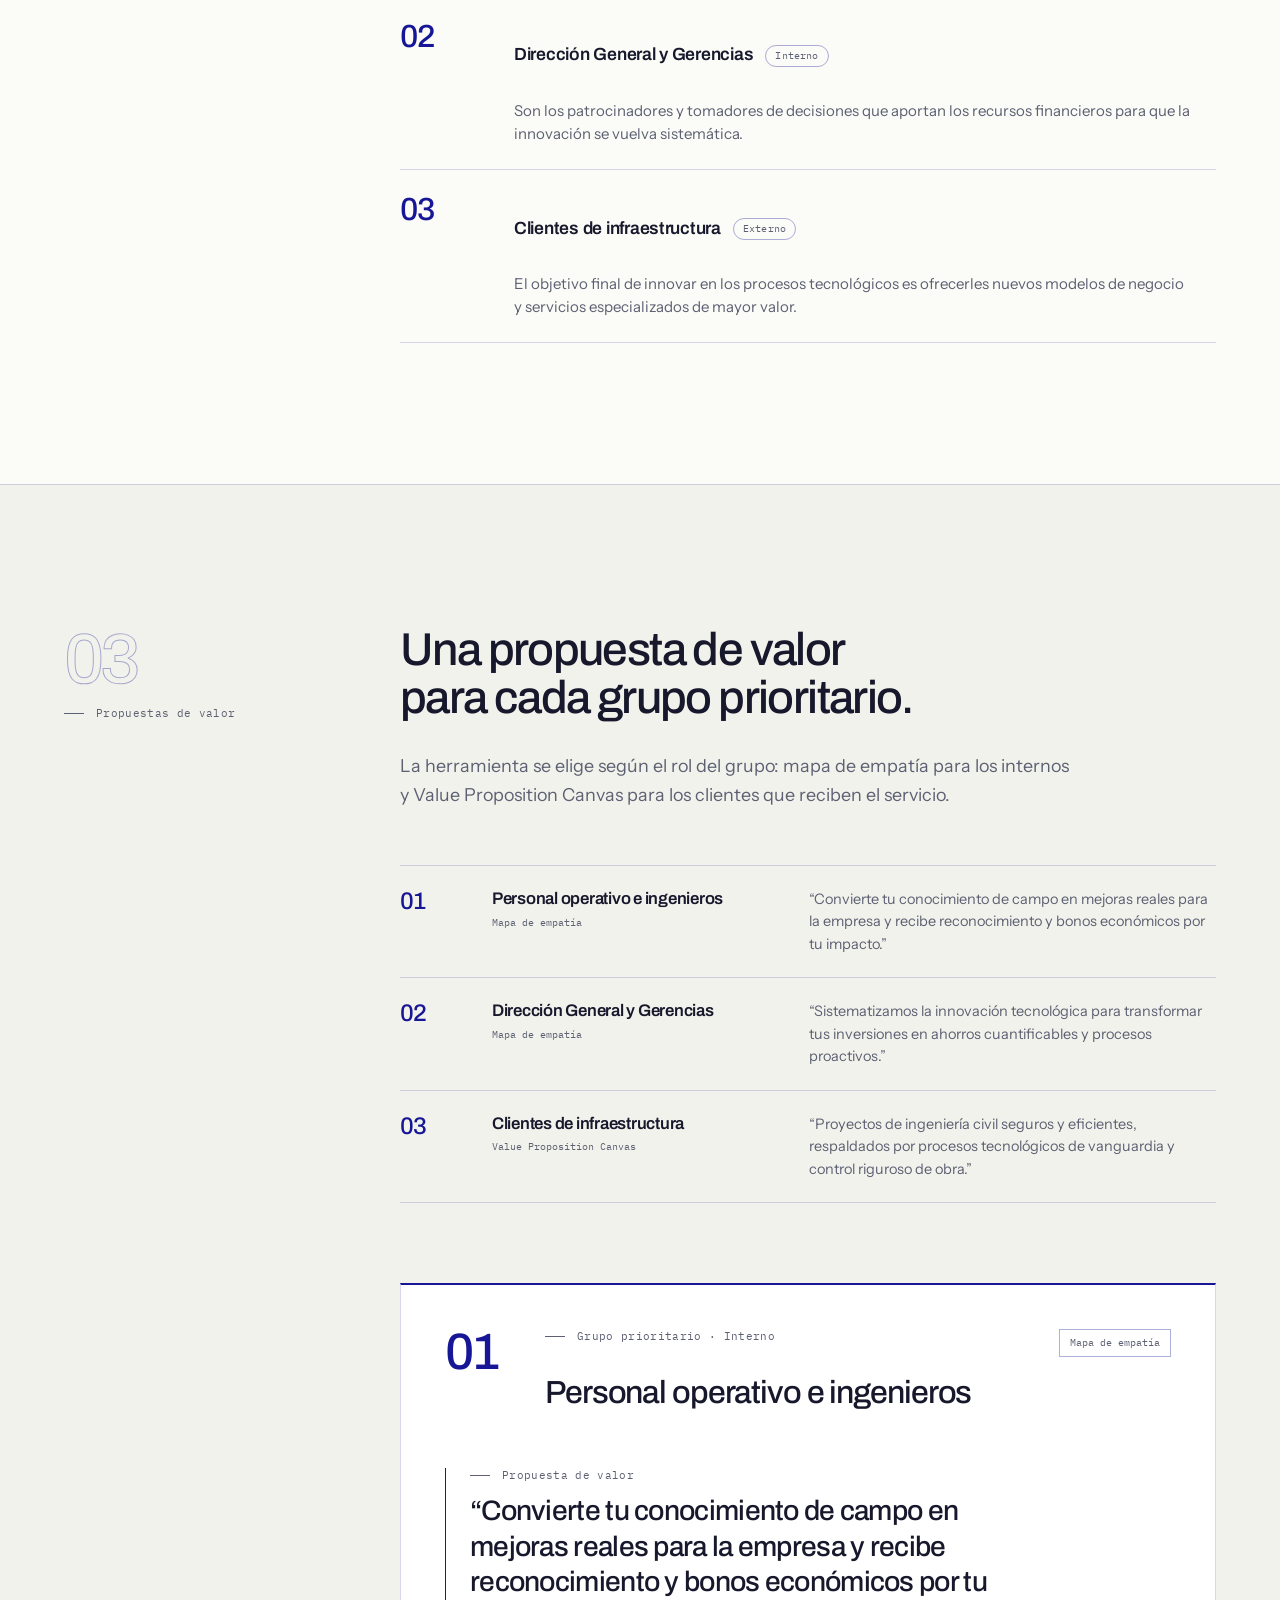
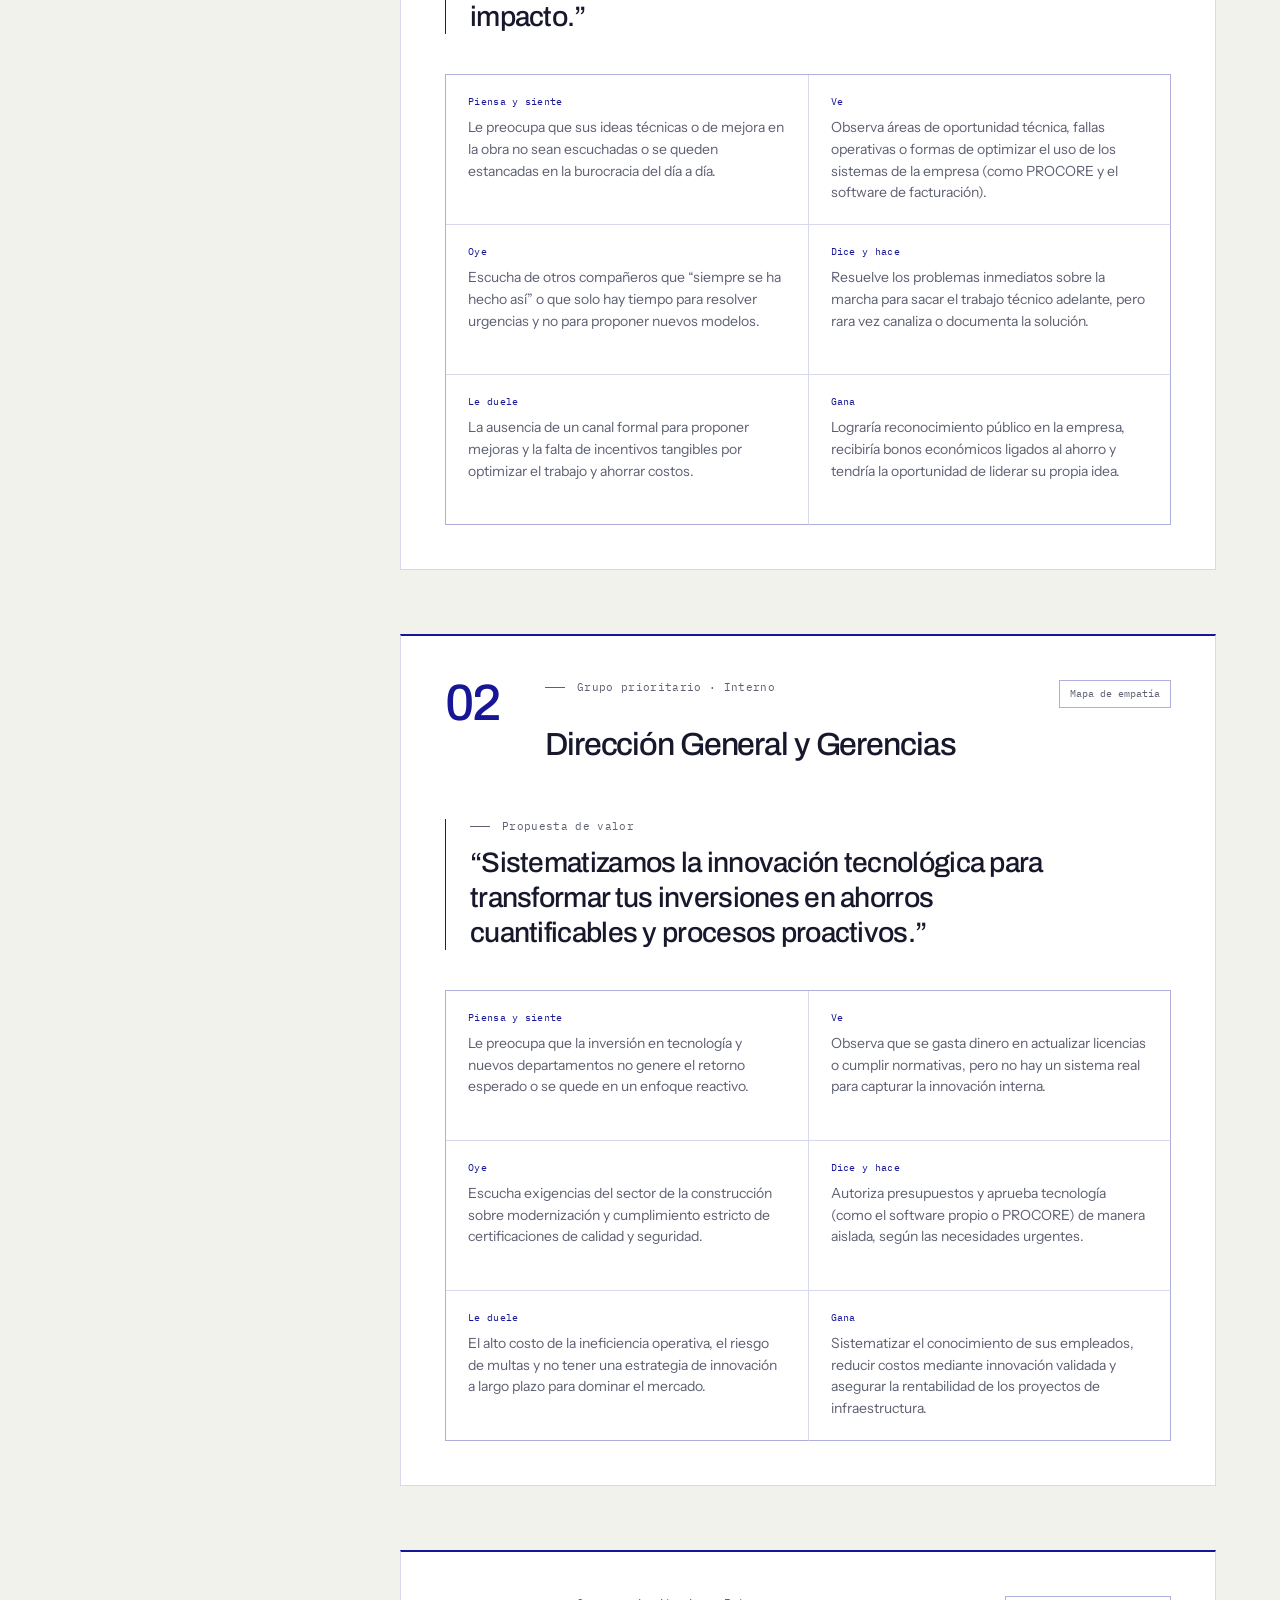
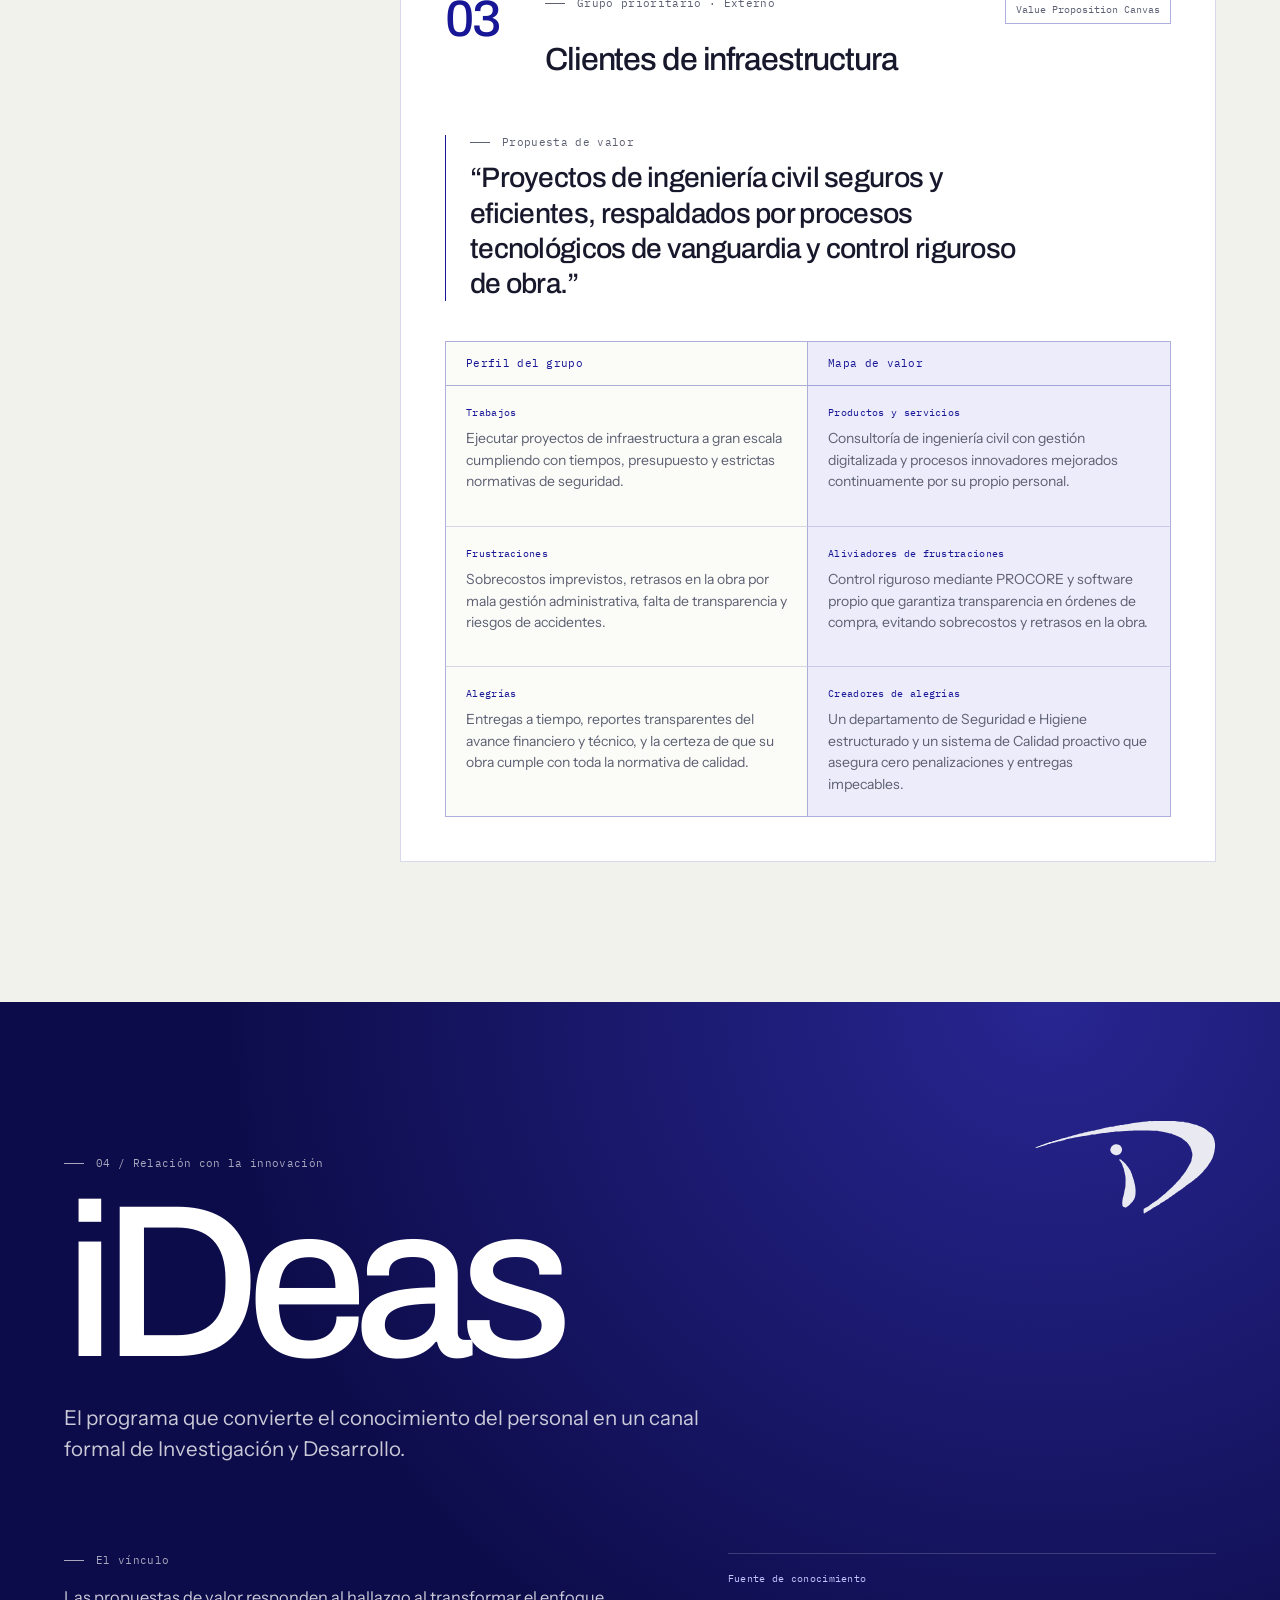
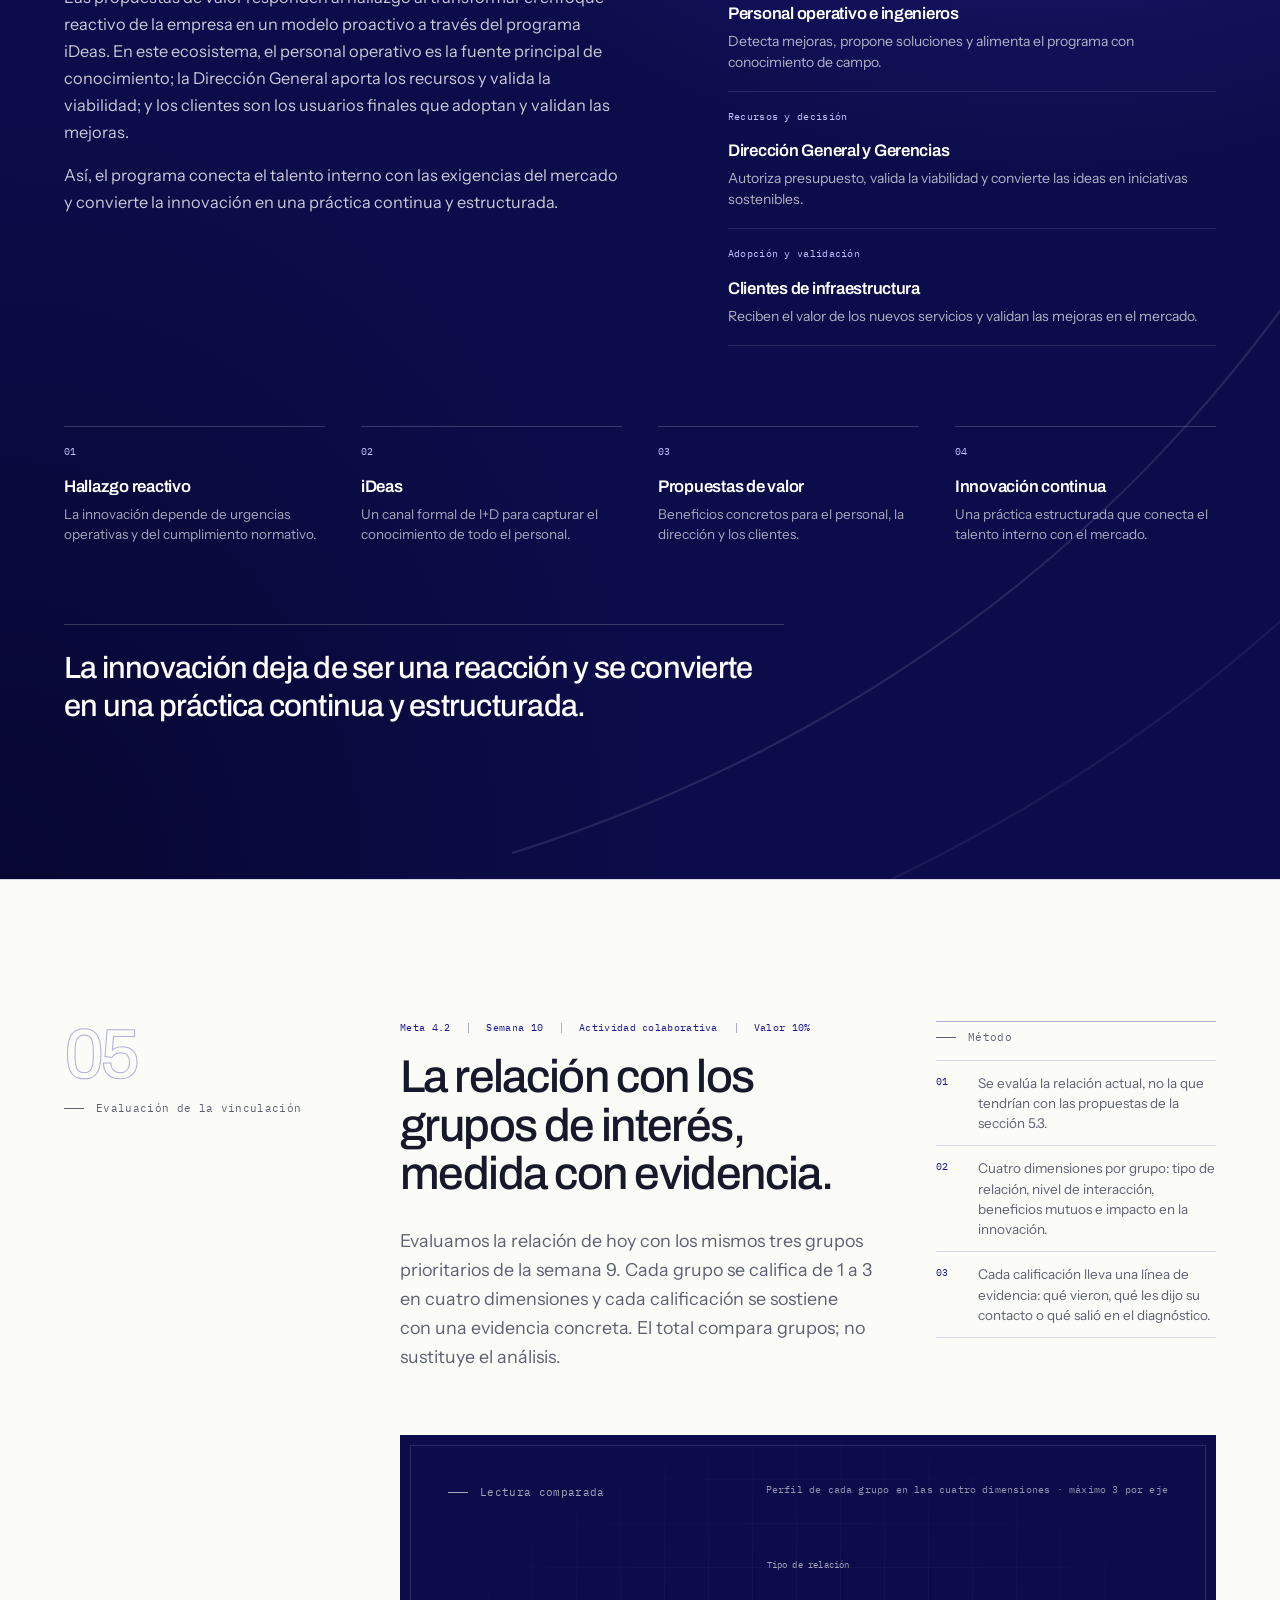
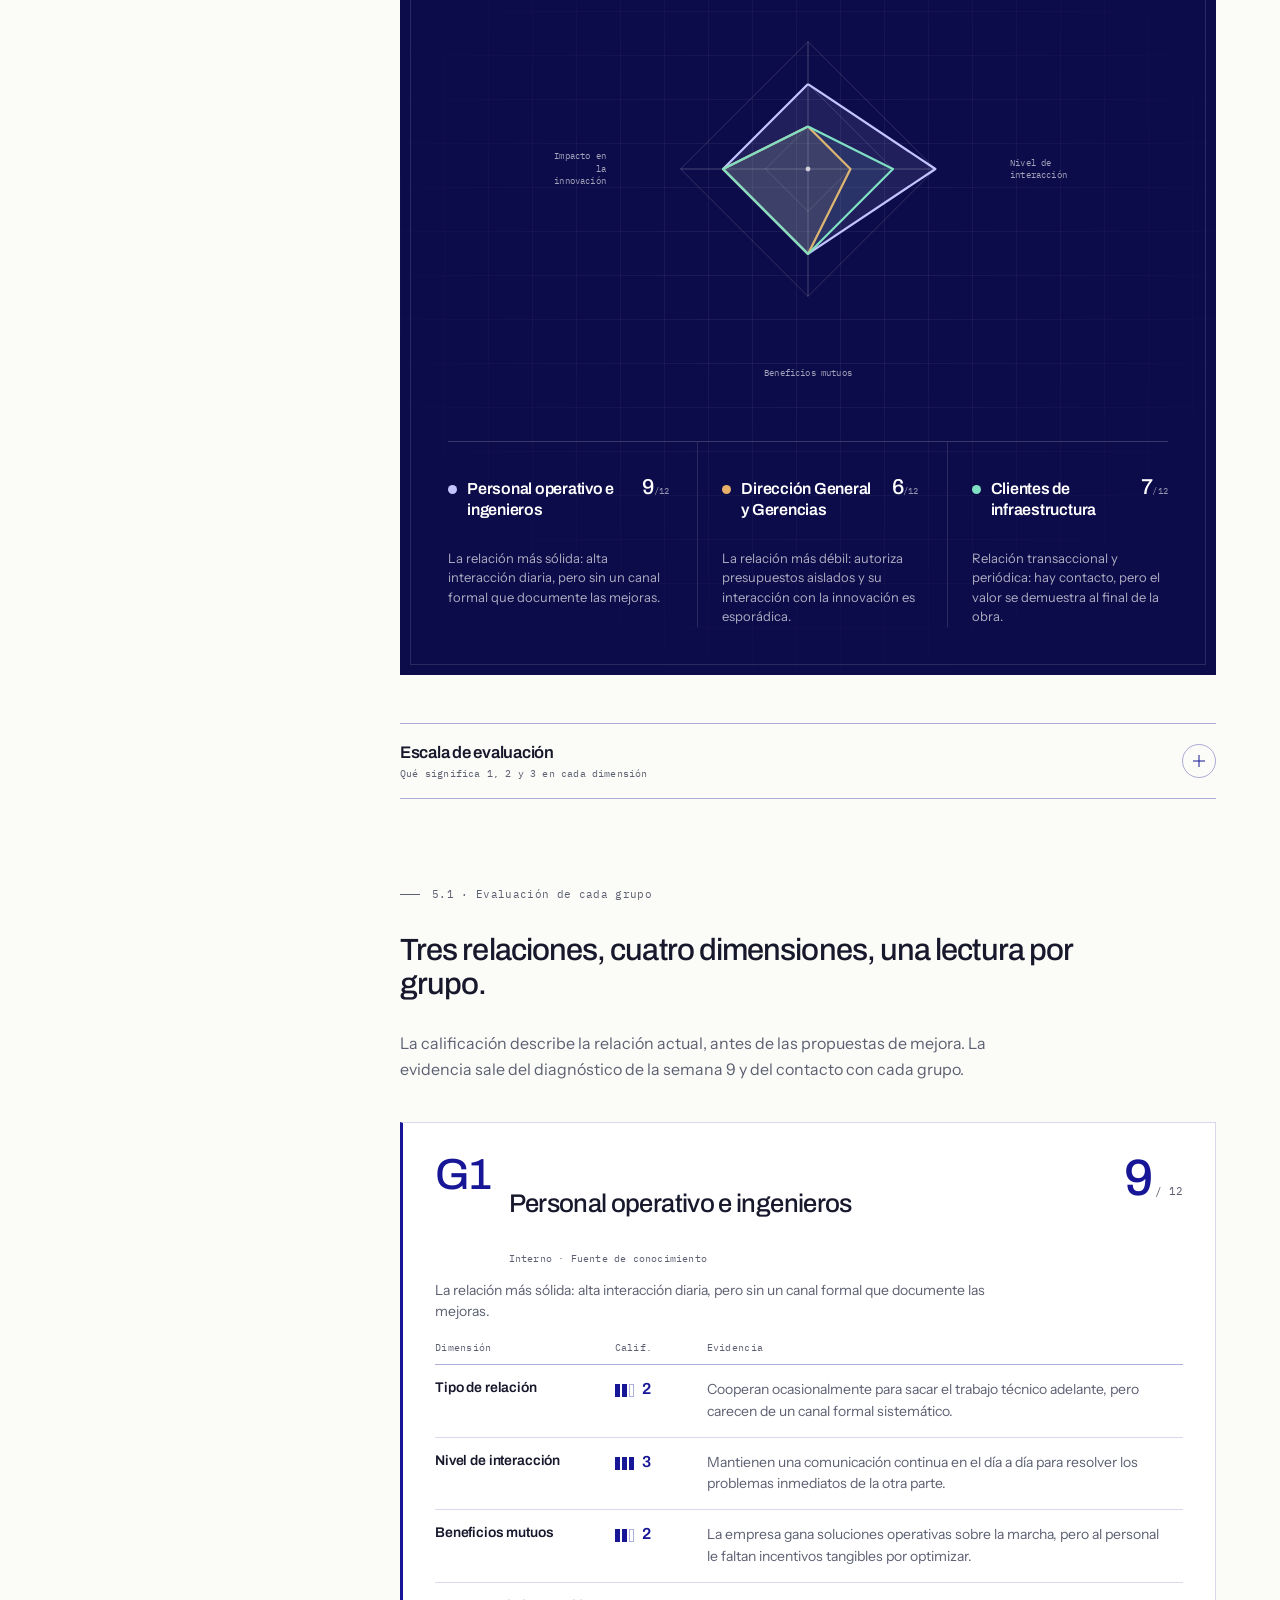
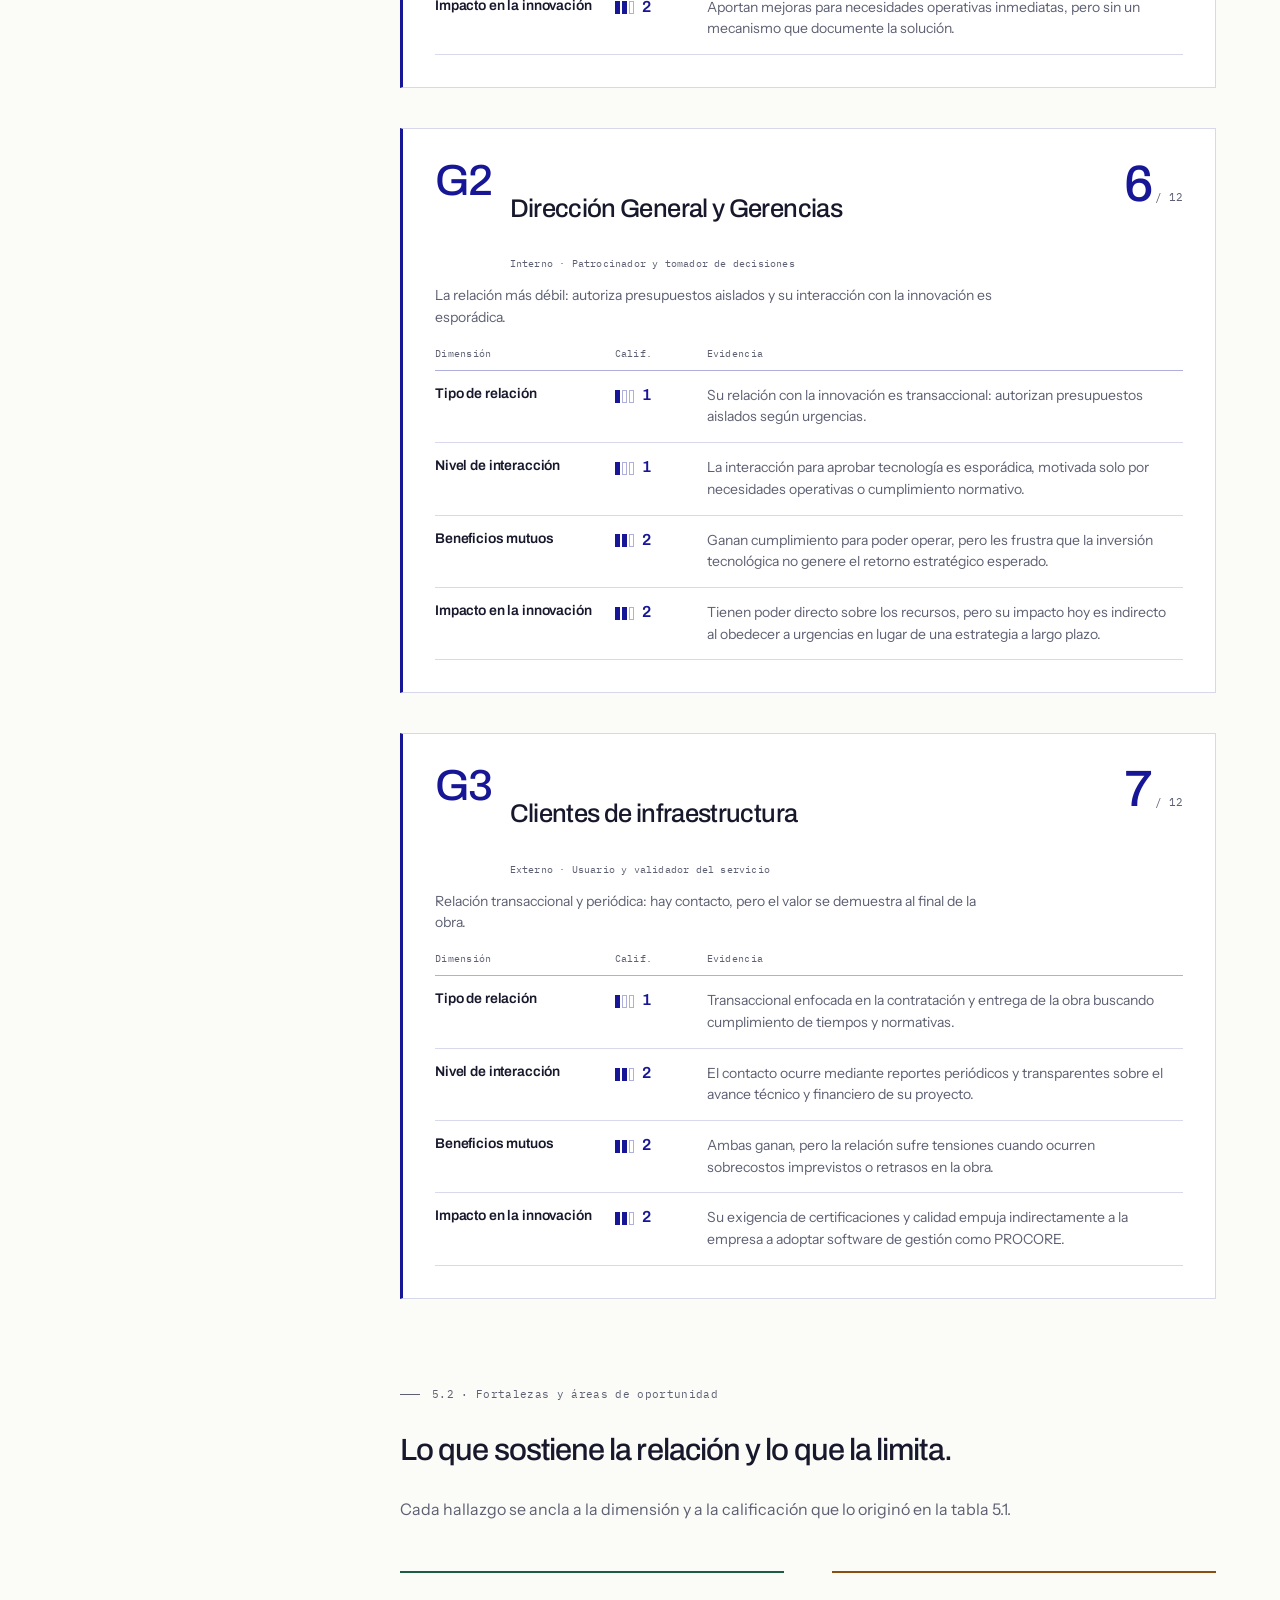
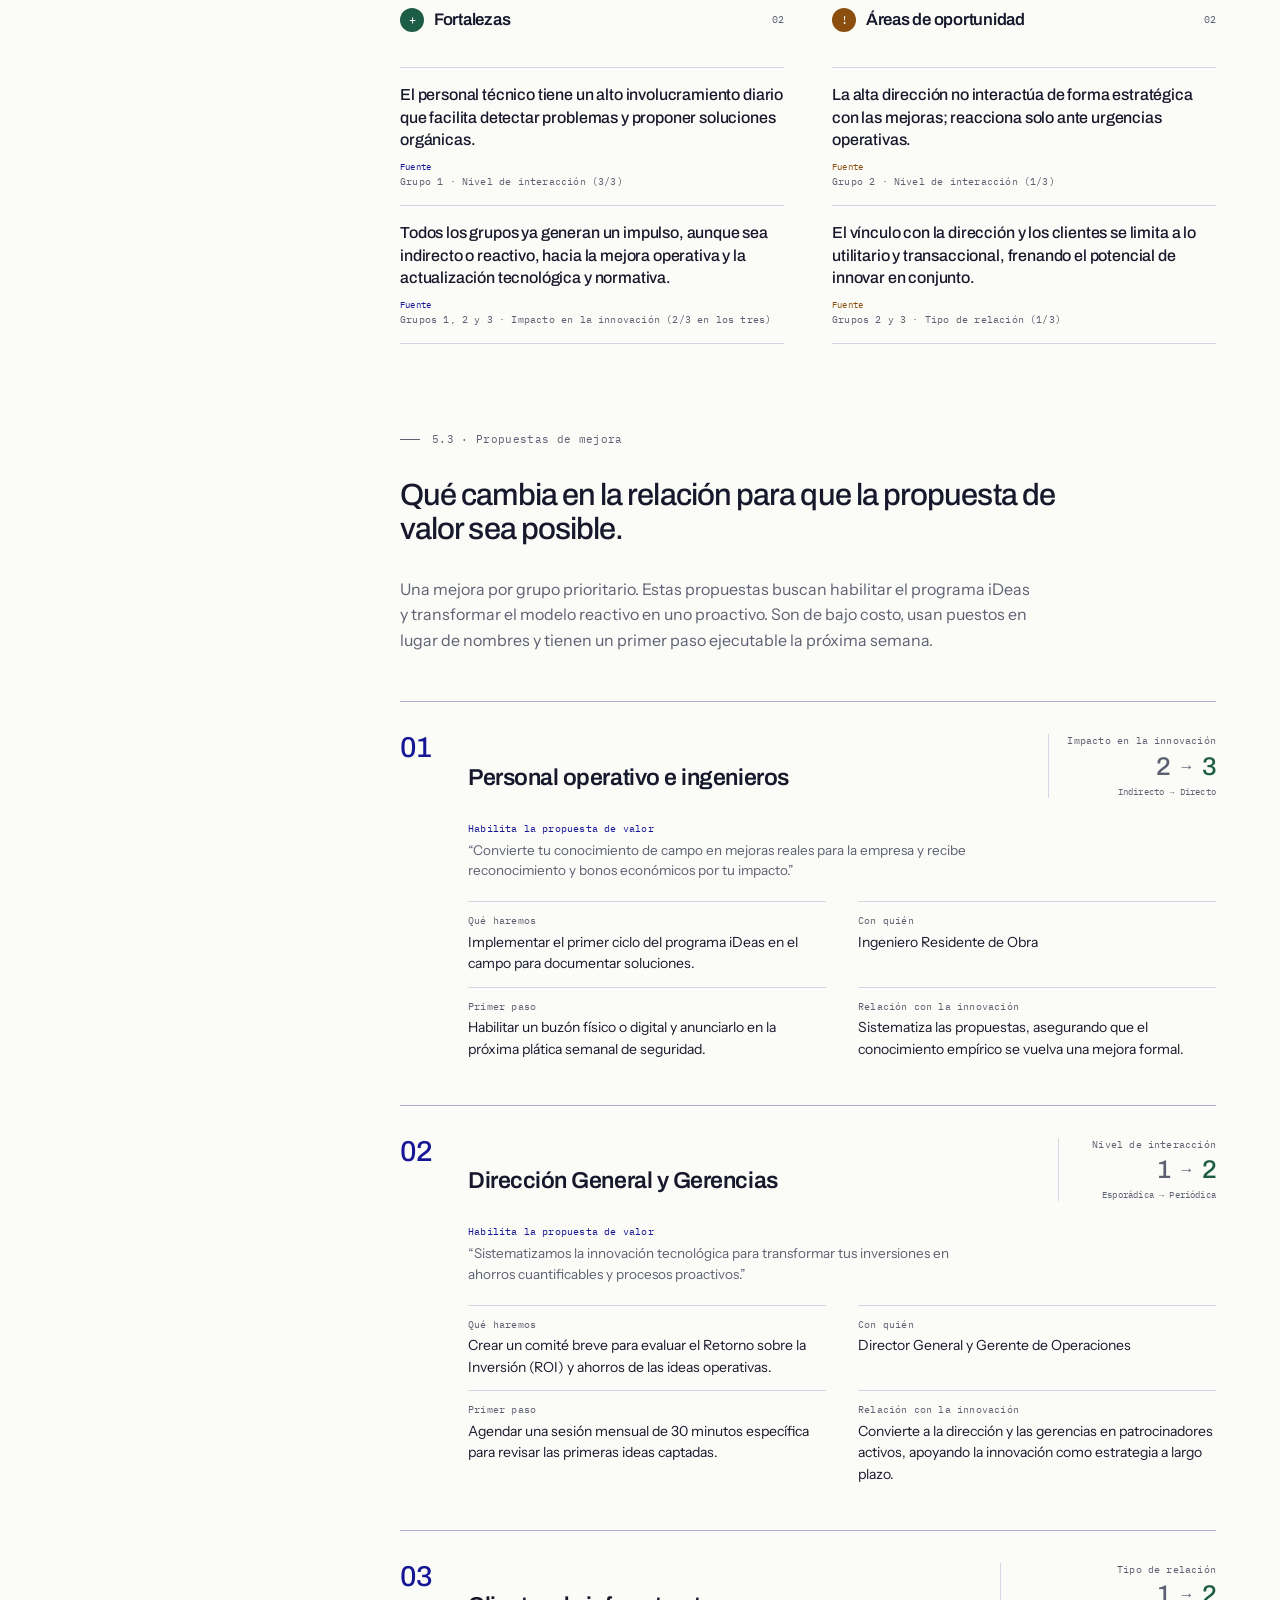
==== commit e92f5b44: "Rediseñar el portafolio y reforzar la evaluación visual de la Meta 4.2" ====
--- a/index.html
+++ b/index.html
@@ -178,7 +178,7 @@
           <p class="label">Organización</p>
         </div>
         <div class="section-content">
-          <h2 class="section-title reveal">Ingeniería Dennis, consultoría de ingeniería civil a gran escala.</h2>
+          <h2 class="section-title reveal"><span class="section-title-inner">Ingeniería Dennis, consultoría de ingeniería civil a gran escala.</span></h2>
           <p class="section-lede reveal">Ingeniería Dennis es una firma de consultoría de ingeniería civil especializada en proyectos de infraestructura a gran escala, ubicada en Mexicali.</p>
 
           <dl class="specs specs--org reveal">
@@ -267,7 +267,7 @@
           <p class="label">Grupos de interés</p>
         </div>
         <div class="section-content">
-          <h2 class="section-title reveal">Quiénes participan en la innovación de Ingeniería Dennis.</h2>
+          <h2 class="section-title reveal"><span class="section-title-inner">Quiénes participan en la innovación de Ingeniería Dennis.</span></h2>
           <p class="section-lede reveal">La lista revisa las cinco familias del modelo y ubica a cada actor dentro o fuera de la organización según su papel en la innovación.</p>
 
           <div class="table-wrap reveal">
@@ -436,7 +436,7 @@
           <p class="label">Propuestas de valor</p>
         </div>
         <div class="section-content">
-          <h2 class="section-title reveal">Una propuesta de valor para cada grupo prioritario.</h2>
+          <h2 class="section-title reveal"><span class="section-title-inner">Una propuesta de valor para cada grupo prioritario.</span></h2>
           <p class="section-lede reveal">La herramienta se elige según el rol del grupo: mapa de empatía para los internos y Value Proposition Canvas para los clientes que reciben el servicio.</p>
 
           <ol class="vp-summary reveal">
@@ -704,7 +704,7 @@
                 <span>Actividad colaborativa</span>
                 <span>Valor 10%</span>
               </p>
-              <h2 class="section-title reveal">La relación con los grupos de interés, medida con evidencia.</h2>
+              <h2 class="section-title reveal"><span class="section-title-inner">La relación con los grupos de interés, medida con evidencia.</span></h2>
               <p class="section-lede reveal">Evaluamos la relación de hoy con los mismos tres grupos prioritarios de la semana 9. Cada grupo se califica de 1 a 3 en cuatro dimensiones y cada calificación se sostiene con una evidencia concreta. El total compara grupos; no sustituye el análisis.</p>
             </div>
 
@@ -727,37 +727,69 @@
             </aside>
           </div>
 
-          <div class="score-overview reveal">
-            <div class="score-overview-head">
-              <p class="label">Lectura comparada</p>
-              <p class="score-overview-note">Suma de las cuatro dimensiones · máximo 12</p>
-            </div>
-            <ul class="score-bars">
-              <li class="score-bar">
-                <div class="score-bar-head">
-                  <span class="score-bar-name">Personal operativo e ingenieros</span>
-                  <span class="score-bar-value">9<span>/12</span></span>
-                </div>
-                <div class="score-bar-track" aria-hidden="true"><span style="--score: 9"></span></div>
-                <p class="score-bar-note">La relación más sólida: alta interacción diaria, pero sin un canal formal que documente las mejoras.</p>
-              </li>
-              <li class="score-bar">
-                <div class="score-bar-head">
-                  <span class="score-bar-name">Dirección General y Gerencias</span>
-                  <span class="score-bar-value">6<span>/12</span></span>
-                </div>
-                <div class="score-bar-track" aria-hidden="true"><span style="--score: 6"></span></div>
-                <p class="score-bar-note">La relación más débil: autoriza presupuestos aislados y su interacción con la innovación es esporádica.</p>
-              </li>
-              <li class="score-bar">
-                <div class="score-bar-head">
-                  <span class="score-bar-name">Clientes de infraestructura</span>
-                  <span class="score-bar-value">7<span>/12</span></span>
-                </div>
-                <div class="score-bar-track" aria-hidden="true"><span style="--score: 7"></span></div>
-                <p class="score-bar-note">Relación transaccional y periódica: hay contacto, pero el valor se demuestra al final de la obra.</p>
-              </li>
-            </ul>
+          <div class="eval-board reveal">
+            <div class="eval-board-head">
+              <p class="label label--light">Lectura comparada</p>
+              <p class="eval-board-note">Perfil de cada grupo en las cuatro dimensiones · máximo 3 por eje</p>
+            </div>
+
+            <div class="eval-board-grid">
+              <div class="radar-frame">
+                <span class="radar-axis radar-axis--top">Tipo de relación</span>
+                <span class="radar-axis radar-axis--right">Nivel de interacción</span>
+                <span class="radar-axis radar-axis--bottom">Beneficios mutuos</span>
+                <span class="radar-axis radar-axis--left">Impacto en la innovación</span>
+
+                <svg class="radar-svg" viewBox="0 0 400 400" role="img" aria-label="Perfil comparado de los tres grupos prioritarios. Personal operativo: tipo de relación 2, nivel de interacción 3, beneficios mutuos 2, impacto en la innovación 2. Dirección General: 1, 1, 2, 2. Clientes de infraestructura: 1, 2, 2, 2.">
+                  <g class="radar-grid" aria-hidden="true">
+                    <polygon points="200,156.67 243.33,200 200,243.33 156.67,200" />
+                    <polygon points="200,113.33 286.67,200 200,286.67 113.33,200" />
+                    <polygon points="200,70 330,200 200,330 70,200" />
+                  </g>
+                  <g class="radar-axes" aria-hidden="true">
+                    <line x1="200" y1="200" x2="200" y2="70" />
+                    <line x1="200" y1="200" x2="330" y2="200" />
+                    <line x1="200" y1="200" x2="200" y2="330" />
+                    <line x1="200" y1="200" x2="70" y2="200" />
+                  </g>
+                  <g class="radar-series" aria-hidden="true">
+                    <polygon class="radar-shape radar-shape--personal" points="200,113.33 330,200 200,286.67 113.33,200" pathLength="100" />
+                    <polygon class="radar-shape radar-shape--direction" points="200,156.67 243.33,200 200,286.67 113.33,200" pathLength="100" />
+                    <polygon class="radar-shape radar-shape--clients" points="200,156.67 286.67,200 200,286.67 113.33,200" pathLength="100" />
+                  </g>
+                  <circle class="radar-center" cx="200" cy="200" r="2.5" aria-hidden="true" />
+                </svg>
+              </div>
+
+              <div class="radar-legend">
+                <article class="radar-item radar-item--personal">
+                  <header class="radar-item-head">
+                    <span class="radar-swatch" aria-hidden="true"></span>
+                    <h4>Personal operativo e ingenieros</h4>
+                    <span class="radar-total">9<span>/12</span></span>
+                  </header>
+                  <p>La relación más sólida: alta interacción diaria, pero sin un canal formal que documente las mejoras.</p>
+                </article>
+
+                <article class="radar-item radar-item--direction">
+                  <header class="radar-item-head">
+                    <span class="radar-swatch" aria-hidden="true"></span>
+                    <h4>Dirección General y Gerencias</h4>
+                    <span class="radar-total">6<span>/12</span></span>
+                  </header>
+                  <p>La relación más débil: autoriza presupuestos aislados y su interacción con la innovación es esporádica.</p>
+                </article>
+
+                <article class="radar-item radar-item--clients">
+                  <header class="radar-item-head">
+                    <span class="radar-swatch" aria-hidden="true"></span>
+                    <h4>Clientes de infraestructura</h4>
+                    <span class="radar-total">7<span>/12</span></span>
+                  </header>
+                  <p>Relación transaccional y periódica: hay contacto, pero el valor se demuestra al final de la obra.</p>
+                </article>
+              </div>
+            </div>
           </div>
 
           <details class="scale-details reveal">
@@ -1071,7 +1103,7 @@
                 <dl class="improvement-grid">
                   <div>
                     <dt>Qué haremos</dt>
-                    <dd>Crear un comité breve para evaluar el Retorno de Inversión (ROI) y ahorros de las ideas operativas.</dd>
+                    <dd>Crear un comité breve para evaluar el Retorno sobre la Inversión (ROI) y ahorros de las ideas operativas.</dd>
                   </div>
                   <div>
                     <dt>Con quién</dt>
@@ -1083,7 +1115,7 @@
                   </div>
                   <div>
                     <dt>Relación con la innovación</dt>
-                    <dd>Convierte a la dirección en patrocinadores activos, apoyando la innovación como estrategia a largo plazo.</dd>
+                    <dd>Convierte a la dirección y las gerencias en patrocinadores activos, apoyando la innovación como estrategia a largo plazo.</dd>
                   </div>
                 </dl>
               </li>
@@ -1112,7 +1144,7 @@
                   </div>
                   <div>
                     <dt>Primer paso</dt>
-                    <dd>Añadir una diapositiva visual con los ahorros y mitigación de riesgos logrados al próximo reporte de avance.</dd>
+                    <dd>Añadir una diapositiva visual con los ahorros y la mitigación de riesgos logrados al próximo reporte de avance.</dd>
                   </div>
                   <div>
                     <dt>Relación con la innovación</dt>
@@ -1149,6 +1181,11 @@
   </main>
 
   <footer class="site-footer">
+    <div class="container footer-statement">
+      <p class="label label--light">Cierre del portafolio</p>
+      <p class="footer-statement-text">La innovación se demuestra con evidencia: se mide, se documenta y se comparte.</p>
+    </div>
+
     <div class="container footer-grid">
       <a class="footer-brand" href="#inicio" aria-label="Ingeniería Dennis, ir al inicio">
         <img src="assets/logo-full-white.png" width="236" height="160" alt="Ingeniería Dennis">
--- a/css/styles.css
+++ b/css/styles.css
@@ -17,6 +17,9 @@
   --line-strong: rgba(23, 22, 150, 0.34);
   --signal-good: #1d5d47;
   --signal-warn: #8a4f0f;
+  --chart-personal: #c3c5ff;
+  --chart-direction: #e8b16a;
+  --chart-clients: #7fe0c3;
   --white: #ffffff;
 
   --font-display: "Archivo", "Helvetica Neue", sans-serif;
@@ -50,6 +53,17 @@
   line-height: 1.55;
   -webkit-font-smoothing: antialiased;
   text-rendering: optimizeLegibility;
+}
+
+body::after {
+  content: "";
+  position: fixed;
+  inset: 0;
+  z-index: 999;
+  pointer-events: none;
+  opacity: 0.028;
+  background-image: url("data:image/svg+xml,%3Csvg xmlns='http://www.w3.org/2000/svg' width='160' height='160'%3E%3Cfilter id='n'%3E%3CfeTurbulence type='fractalNoise' baseFrequency='0.85' numOctaves='2' stitchTiles='stitch'/%3E%3C/filter%3E%3Crect width='100%25' height='100%25' filter='url(%23n)' opacity='0.55'/%3E%3C/svg%3E");
+  background-size: 160px 160px;
 }
 
 img,
@@ -169,6 +183,15 @@
   color: var(--white);
 }
 
+.hero::before {
+  content: "";
+  position: absolute;
+  inset: 22px;
+  z-index: 1;
+  border: 1px solid rgba(255, 255, 255, 0.14);
+  pointer-events: none;
+}
+
 .hero-bg {
   position: absolute;
   inset: 0;
@@ -530,6 +553,9 @@
 }
 
 .section-rail {
+  position: sticky;
+  top: 24px;
+  align-self: start;
   padding-top: 7px;
 }
 
@@ -842,6 +868,25 @@
   padding-block: clamp(56px, 7vw, 84px) 30px;
   background: var(--brand-ink);
   color: var(--white);
+}
+
+.footer-statement {
+  padding-bottom: clamp(36px, 5vw, 56px);
+  margin-bottom: clamp(36px, 5vw, 56px);
+  border-bottom: 1px solid rgba(255, 255, 255, 0.16);
+}
+
+.footer-statement .label {
+  margin-bottom: 18px;
+}
+
+.footer-statement-text {
+  max-width: 22ch;
+  font-family: var(--font-display);
+  font-size: clamp(2rem, 4vw, 3.6rem);
+  font-weight: 500;
+  letter-spacing: -0.04em;
+  line-height: 0.98;
 }
 
 .footer-grid {
@@ -945,6 +990,16 @@
   transform: translateY(0);
 }
 
+.js .section-title.reveal .section-title-inner {
+  display: block;
+  clip-path: inset(0 0 100% 0);
+  transition: clip-path 1.1s var(--ease);
+}
+
+.js .section-title.reveal.is-visible .section-title-inner {
+  clip-path: inset(0 0 0 0);
+}
+
 /* ---------------------------------------------------------
    Adaptación
    --------------------------------------------------------- */
@@ -966,7 +1021,18 @@
   }
 
   .section-rail {
+    position: static;
     padding-top: 0;
+  }
+
+  .section-index {
+    margin-bottom: 10px;
+    color: var(--brand);
+    font-size: 2.6rem;
+    letter-spacing: -0.04em;
+    line-height: 0.9;
+    -webkit-text-stroke: 0;
+    opacity: 0.35;
   }
 
   .section-title,
@@ -1036,6 +1102,10 @@
     font-size: 13px;
   }
 
+  .hero::before {
+    inset: 14px;
+  }
+
   .hero-main {
     padding-block: clamp(46px, 9vh, 88px);
   }
@@ -1046,6 +1116,10 @@
 
   .hero-lead {
     font-size: 16px;
+  }
+
+  .section-index {
+    font-size: 2.2rem;
   }
 
   .hero-foot {
@@ -1090,6 +1164,15 @@
 
   .program-file {
     max-width: 520px;
+  }
+
+  .footer-statement {
+    padding-bottom: 28px;
+    margin-bottom: 28px;
+  }
+
+  .footer-statement-text {
+    font-size: 2rem;
   }
 
   .footer-grid {
@@ -1195,6 +1278,15 @@
   .js .reveal {
     opacity: 1;
     transform: none;
+  }
+
+  .js .section-title.reveal .section-title-inner {
+    clip-path: none;
+  }
+
+  .js .eval-board:not(.is-visible) .radar-shape {
+    stroke-dashoffset: 0;
+    fill-opacity: 0.14;
   }
 }
 
@@ -1241,12 +1333,24 @@
 }
 
 .section-index {
-  margin-bottom: 8px;
-  color: var(--brand);
-  font-family: var(--font-mono);
-  font-size: 11px;
-  letter-spacing: 0.04em;
-  line-height: 1.4;
+  margin-bottom: 18px;
+  color: rgba(23, 22, 150, 0.16);
+  font-family: var(--font-display);
+  font-size: clamp(3rem, 5.5vw, 5.4rem);
+  font-weight: 500;
+  letter-spacing: -0.06em;
+  line-height: 0.78;
+}
+
+@supports (-webkit-text-stroke: 1px black) {
+  .section-index {
+    color: transparent;
+    -webkit-text-stroke: 1px var(--line-strong);
+  }
+}
+
+.section-rail .label {
+  margin-top: 0;
 }
 
 .section--organizacion {
@@ -1309,6 +1413,11 @@
   padding: 2px 18px 4px;
   color: var(--ink);
   text-decoration: none;
+  transition: background-color 0.4s var(--ease);
+}
+
+.toc-list a:hover {
+  background: rgba(23, 22, 150, 0.04);
 }
 
 .toc-list li:first-child a {
@@ -1317,10 +1426,11 @@
 
 .toc-num {
   color: var(--brand);
-  font-family: var(--font-mono);
-  font-size: 10px;
-  letter-spacing: 0.03em;
-  line-height: 1.4;
+  font-family: var(--font-display);
+  font-size: 1.5rem;
+  font-weight: 500;
+  letter-spacing: -0.03em;
+  line-height: 1;
 }
 
 .toc-name {
@@ -1848,9 +1958,11 @@
 }
 
 .dossier {
-  margin-top: clamp(48px, 7vw, 80px);
-  padding-top: clamp(32px, 4vw, 48px);
+  margin-top: clamp(40px, 6vw, 64px);
+  padding: clamp(24px, 3.5vw, 44px);
+  border: 1px solid var(--line);
   border-top: 2px solid var(--brand);
+  background: var(--white);
   scroll-margin-top: 24px;
 }
 
@@ -2184,51 +2296,211 @@
   line-height: 1.5;
 }
 
-/* Lectura comparada */
-
-.score-overview {
+/* Tablero de evaluación */
+
+.eval-board {
+  position: relative;
+  isolation: isolate;
+  overflow: hidden;
   margin-top: clamp(40px, 6vw, 64px);
-  padding-top: clamp(24px, 3vw, 32px);
-  border-top: 1px solid var(--line-strong);
-}
-
-.score-overview-head {
+  padding: clamp(28px, 4vw, 48px);
+  background: var(--brand-deep);
+  color: var(--white);
+}
+
+.eval-board::before {
+  content: "";
+  position: absolute;
+  inset: 0;
+  z-index: 0;
+  background-image:
+    linear-gradient(90deg, rgba(255, 255, 255, 0.055) 1px, transparent 1px),
+    linear-gradient(rgba(255, 255, 255, 0.055) 1px, transparent 1px);
+  background-size: 44px 44px;
+  -webkit-mask-image: radial-gradient(circle at 50% 50%, #000 20%, transparent 82%);
+  mask-image: radial-gradient(circle at 50% 50%, #000 20%, transparent 82%);
+  pointer-events: none;
+}
+
+.eval-board::after {
+  content: "";
+  position: absolute;
+  inset: 10px;
+  z-index: 0;
+  border: 1px solid rgba(255, 255, 255, 0.12);
+  pointer-events: none;
+}
+
+.eval-board > * {
+  position: relative;
+  z-index: 1;
+}
+
+.eval-board-head {
   display: flex;
   flex-wrap: wrap;
   align-items: baseline;
   justify-content: space-between;
   gap: 10px 24px;
-  margin-bottom: 4px;
-}
-
-.score-overview-note {
-  color: var(--steel);
+  margin-bottom: clamp(24px, 3vw, 36px);
+}
+
+.eval-board-note {
+  color: rgba(255, 255, 255, 0.56);
   font-family: var(--font-mono);
-  font-size: 10px;
+  font-size: 9.5px;
+  letter-spacing: 0.02em;
   line-height: 1.4;
 }
 
-.score-bars {
-  margin: 0;
-  padding: 0;
-  border-top: 1px solid var(--line);
-  list-style: none;
-}
-
-.score-bar {
-  padding: 16px 0 18px;
-  border-bottom: 1px solid var(--line);
-}
-
-.score-bar-head {
+.eval-board-grid {
+  display: grid;
+  grid-template-columns: minmax(0, 1fr);
+  justify-items: center;
+  gap: clamp(28px, 4vw, 40px);
+}
+
+/* Radar */
+
+.radar-frame {
+  display: grid;
+  grid-template-columns: 58px minmax(0, 1fr) 58px;
+  grid-template-rows: 34px auto 34px;
+  gap: 2px 6px;
+  width: 100%;
+  max-width: 520px;
+  margin-inline: auto;
+}
+
+.radar-svg {
+  grid-area: 2 / 2;
+  width: 100%;
+  height: auto;
+  align-self: center;
+  overflow: visible;
+}
+
+.radar-axis {
+  color: rgba(255, 255, 255, 0.62);
+  font-family: var(--font-mono);
+  font-size: 9px;
+  letter-spacing: 0.02em;
+  line-height: 1.35;
+}
+
+.radar-axis--top {
+  grid-area: 1 / 2;
+  align-self: end;
+  text-align: center;
+}
+
+.radar-axis--right {
+  grid-area: 2 / 3;
+  align-self: center;
+  text-align: left;
+}
+
+.radar-axis--bottom {
+  grid-area: 3 / 2;
+  align-self: start;
+  text-align: center;
+}
+
+.radar-axis--left {
+  grid-area: 2 / 1;
+  align-self: center;
+  text-align: right;
+}
+
+.radar-grid polygon {
+  fill: none;
+  stroke: rgba(255, 255, 255, 0.15);
+  stroke-width: 1;
+}
+
+.radar-axes line {
+  stroke: rgba(255, 255, 255, 0.24);
+  stroke-width: 1;
+}
+
+.radar-shape {
+  stroke-width: 2.25;
+  stroke-linejoin: round;
+  fill-opacity: 0.1;
+  stroke-dasharray: 100;
+  stroke-dashoffset: 0;
+  transition:
+    stroke-dashoffset 1.4s var(--ease) 0.15s,
+    fill-opacity 0.8s var(--ease) 0.45s;
+}
+
+.js .eval-board:not(.is-visible) .radar-shape {
+  stroke-dashoffset: 100;
+  fill-opacity: 0;
+}
+
+.radar-shape--personal {
+  fill: var(--chart-personal);
+  stroke: var(--chart-personal);
+}
+
+.radar-shape--direction {
+  fill: var(--chart-direction);
+  stroke: var(--chart-direction);
+}
+
+.radar-shape--clients {
+  fill: var(--chart-clients);
+  stroke: var(--chart-clients);
+}
+
+.radar-center {
+  fill: var(--white);
+  opacity: 0.72;
+}
+
+/* Leyenda del radar */
+
+.radar-legend {
+  display: grid;
+  grid-template-columns: repeat(3, minmax(0, 1fr));
+  gap: 0 28px;
+  width: 100%;
+  border-top: 1px solid rgba(255, 255, 255, 0.18);
+}
+
+.radar-item {
+  padding: 16px 0 0;
+}
+
+.radar-item + .radar-item {
+  padding-left: 24px;
+  border-left: 1px solid rgba(255, 255, 255, 0.12);
+}
+
+.radar-item-head {
   display: flex;
   align-items: baseline;
-  justify-content: space-between;
-  gap: 16px;
-  margin-bottom: 10px;
-}
-
-.score-bar-name {
+  gap: 10px;
+}
+
+.radar-swatch {
+  flex: none;
+  width: 9px;
+  height: 9px;
+  border-radius: 50%;
+  background: var(--chart-personal);
+}
+
+.radar-item--direction .radar-swatch {
+  background: var(--chart-direction);
+}
+
+.radar-item--clients .radar-swatch {
+  background: var(--chart-clients);
+}
+
+.radar-item-head h4 {
   font-family: var(--font-display);
   font-size: 1rem;
   font-weight: 600;
@@ -2236,63 +2508,27 @@
   line-height: 1.3;
 }
 
-.score-bar-value {
-  flex: none;
-  color: var(--brand);
+.radar-total {
+  margin-left: auto;
+  color: var(--white);
   font-family: var(--font-display);
-  font-size: 1.5rem;
+  font-size: 1.35rem;
   font-weight: 500;
-  letter-spacing: -0.035em;
+  letter-spacing: -0.03em;
   line-height: 1;
 }
 
-.score-bar-value span {
-  color: var(--steel);
+.radar-total span {
+  color: rgba(255, 255, 255, 0.56);
   font-family: var(--font-mono);
-  font-size: 10px;
+  font-size: 9px;
   font-weight: 400;
   letter-spacing: 0.02em;
 }
 
-.score-bar-track {
-  position: relative;
-  height: 9px;
-  border-bottom: 1px solid var(--line-strong);
-  background: rgba(23, 22, 150, 0.06);
-}
-
-.score-bar-track span {
-  position: absolute;
-  inset: 0 auto 0 0;
-  width: calc(var(--score) / 12 * 100%);
-  background: var(--brand);
-  transform: scaleX(1);
-  transform-origin: left;
-  transition: transform 1.15s var(--ease) 0.15s;
-}
-
-.score-bar-track::after {
-  content: "";
-  position: absolute;
-  inset: 0;
-  background-image: repeating-linear-gradient(
-    to right,
-    transparent 0,
-    transparent calc(100% / 12 - 1px),
-    var(--paper-light) calc(100% / 12 - 1px),
-    var(--paper-light) calc(100% / 12)
-  );
-  pointer-events: none;
-}
-
-.js .score-overview:not(.is-visible) .score-bar-track span {
-  transform: scaleX(0);
-}
-
-.score-bar-note {
-  max-width: 72ch;
-  margin-top: 8px;
-  color: var(--steel);
+.radar-item p {
+  margin-top: 7px;
+  color: rgba(255, 255, 255, 0.66);
   font-size: 13px;
   line-height: 1.5;
 }
@@ -2442,9 +2678,11 @@
 }
 
 .scorecard {
-  margin-top: clamp(32px, 4vw, 44px);
-  padding-top: clamp(22px, 3vw, 30px);
-  border-top: 2px solid var(--brand);
+  margin-top: clamp(28px, 4vw, 40px);
+  padding: clamp(20px, 3vw, 32px);
+  border: 1px solid var(--line);
+  border-left: 3px solid var(--brand);
+  background: var(--white);
 }
 
 .scorecard-head {
@@ -2906,6 +3144,26 @@
   .eval-close-meta {
     max-width: 640px;
   }
+
+  .eval-board-grid {
+    grid-template-columns: minmax(0, 1fr);
+  }
+
+  .radar-frame {
+    max-width: 420px;
+  }
+
+  .radar-legend {
+    grid-template-columns: minmax(0, 1fr);
+    gap: 0;
+    margin-top: 8px;
+  }
+
+  .radar-item + .radar-item {
+    padding-left: 0;
+    border-left: 0;
+    border-top: 1px solid rgba(255, 255, 255, 0.12);
+  }
 }
 
 @media (max-width: 760px) {
@@ -2926,12 +3184,42 @@
     padding-left: 14px;
   }
 
-  .score-overview-head {
+  .eval-board {
+    padding: 24px 20px;
+  }
+
+  .eval-board-head {
     display: block;
   }
 
-  .score-overview-note {
+  .eval-board-note {
     margin-top: 4px;
+  }
+
+  .radar-frame {
+    grid-template-columns: 54px minmax(0, 1fr) 54px;
+    grid-template-rows: 30px auto 30px;
+    gap: 2px 4px;
+  }
+
+  .radar-axis {
+    font-size: 8px;
+  }
+
+  .radar-item-head h4 {
+    font-size: 0.95rem;
+  }
+
+  .radar-total {
+    font-size: 1.2rem;
+  }
+
+  .dossier {
+    padding: 20px;
+  }
+
+  .scorecard {
+    padding: 18px;
   }
 
   .scorecard-head {
@@ -3073,14 +3361,29 @@
     display: none;
   }
 
-  .score-bar-head {
-    display: block;
-  }
-
-  .score-bar-value {
-    display: block;
-    margin-top: 4px;
-    font-size: 1.25rem;
+  .eval-board {
+    padding: 20px 16px;
+  }
+
+  .dossier,
+  .scorecard {
+    padding: 16px;
+  }
+
+  .radar-frame {
+    grid-template-columns: 46px minmax(0, 1fr) 46px;
+  }
+
+  .radar-axis {
+    font-size: 7.5px;
+  }
+
+  .radar-item-head {
+    gap: 8px;
+  }
+
+  .radar-item-head h4 {
+    font-size: 0.9rem;
   }
 
   .scorecard-id {
@@ -3944,6 +4247,10 @@
     font-size: 10.5pt;
   }
 
+  body::after {
+    display: none !important;
+  }
+
   .skip-link,
   .site-header,
   .site-nav,
@@ -4071,8 +4378,6 @@
   }
 
   .method-list p,
-  .score-overview-note,
-  .score-bar-note,
   .scorecard-role,
   .scorecard-reading,
   .scale-summary-hint,
@@ -4085,7 +4390,79 @@
     color: #333 !important;
   }
 
-  .score-overview,
+  .eval-board {
+    margin-top: 5mm;
+    padding: 4mm;
+    border: 1px solid #bbb !important;
+    background: #fff !important;
+    color: #111 !important;
+    break-inside: avoid;
+  }
+
+  .eval-board::before,
+  .eval-board::after {
+    display: none !important;
+  }
+
+  .eval-board .label--light,
+  .eval-board-note,
+  .radar-axis,
+  .radar-item p,
+  .radar-total span {
+    color: #555 !important;
+  }
+
+  .radar-item-head h4,
+  .radar-total {
+    color: #111 !important;
+  }
+
+  .radar-grid polygon,
+  .radar-axes line {
+    stroke: #ddd !important;
+  }
+
+  .radar-shape {
+    fill-opacity: 0.08 !important;
+    stroke-dashoffset: 0 !important;
+  }
+
+  .radar-shape--personal {
+    fill: #111 !important;
+    stroke: #111 !important;
+  }
+
+  .radar-shape--direction {
+    fill: #666 !important;
+    stroke: #666 !important;
+  }
+
+  .radar-shape--clients {
+    fill: #999 !important;
+    stroke: #999 !important;
+  }
+
+  .radar-center {
+    fill: #111 !important;
+  }
+
+  .radar-legend,
+  .radar-item {
+    border-color: #ddd !important;
+  }
+
+  .radar-swatch {
+    background: #111 !important;
+  }
+
+  .radar-item--direction .radar-swatch {
+    background: #666 !important;
+  }
+
+  .radar-item--clients .radar-swatch {
+    background: #999 !important;
+  }
+
   .scale-details,
   .scorecard,
   .balance-col,
@@ -4094,7 +4471,6 @@
     border-color: #bbb !important;
   }
 
-  .score-overview,
   .balance-grid,
   .improvement,
   .eval-close {
@@ -4111,7 +4487,10 @@
 
   .scorecard {
     margin-top: 5mm;
-    padding-top: 3mm;
+    padding: 3mm;
+    border: 1px solid #bbb !important;
+    border-left: 3px solid #333 !important;
+    background: #fff !important;
     break-inside: auto;
   }
 
@@ -4164,26 +4543,6 @@
   p {
     orphans: 2;
     widows: 2;
-  }
-
-  .score-bar-track {
-    border-bottom-color: #999 !important;
-    background: #eee !important;
-  }
-
-  .score-bar-track span {
-    background: #111 !important;
-    transform: scaleX(1) !important;
-  }
-
-  .score-bar-track::after {
-    background-image: repeating-linear-gradient(
-      to right,
-      transparent 0,
-      transparent calc(100% / 12 - 1px),
-      #fff calc(100% / 12 - 1px),
-      #fff calc(100% / 12)
-    ) !important;
   }
 
   .score-table thead th,
@@ -4237,6 +4596,7 @@
   }
 
   .section-rail {
+    position: static;
     margin-bottom: 4mm;
     padding-top: 0;
   }
@@ -4249,6 +4609,10 @@
 
   .section-index {
     margin-bottom: 1mm;
+    font-size: 18pt;
+    line-height: 1;
+    opacity: 1 !important;
+    -webkit-text-stroke: 0;
   }
 
   .section-title {
@@ -4256,6 +4620,10 @@
     color: #111 !important;
     font-size: 20pt;
     line-height: 1.05;
+  }
+
+  .section-title-inner {
+    clip-path: none !important;
   }
 
   .section-lede,
@@ -4424,7 +4792,10 @@
   }
 
   .dossier {
+    padding: 4mm;
+    border: 1px solid #bbb !important;
     border-top: 2px solid #333 !important;
+    background: #fff !important;
   }
 
   .vp-statement {
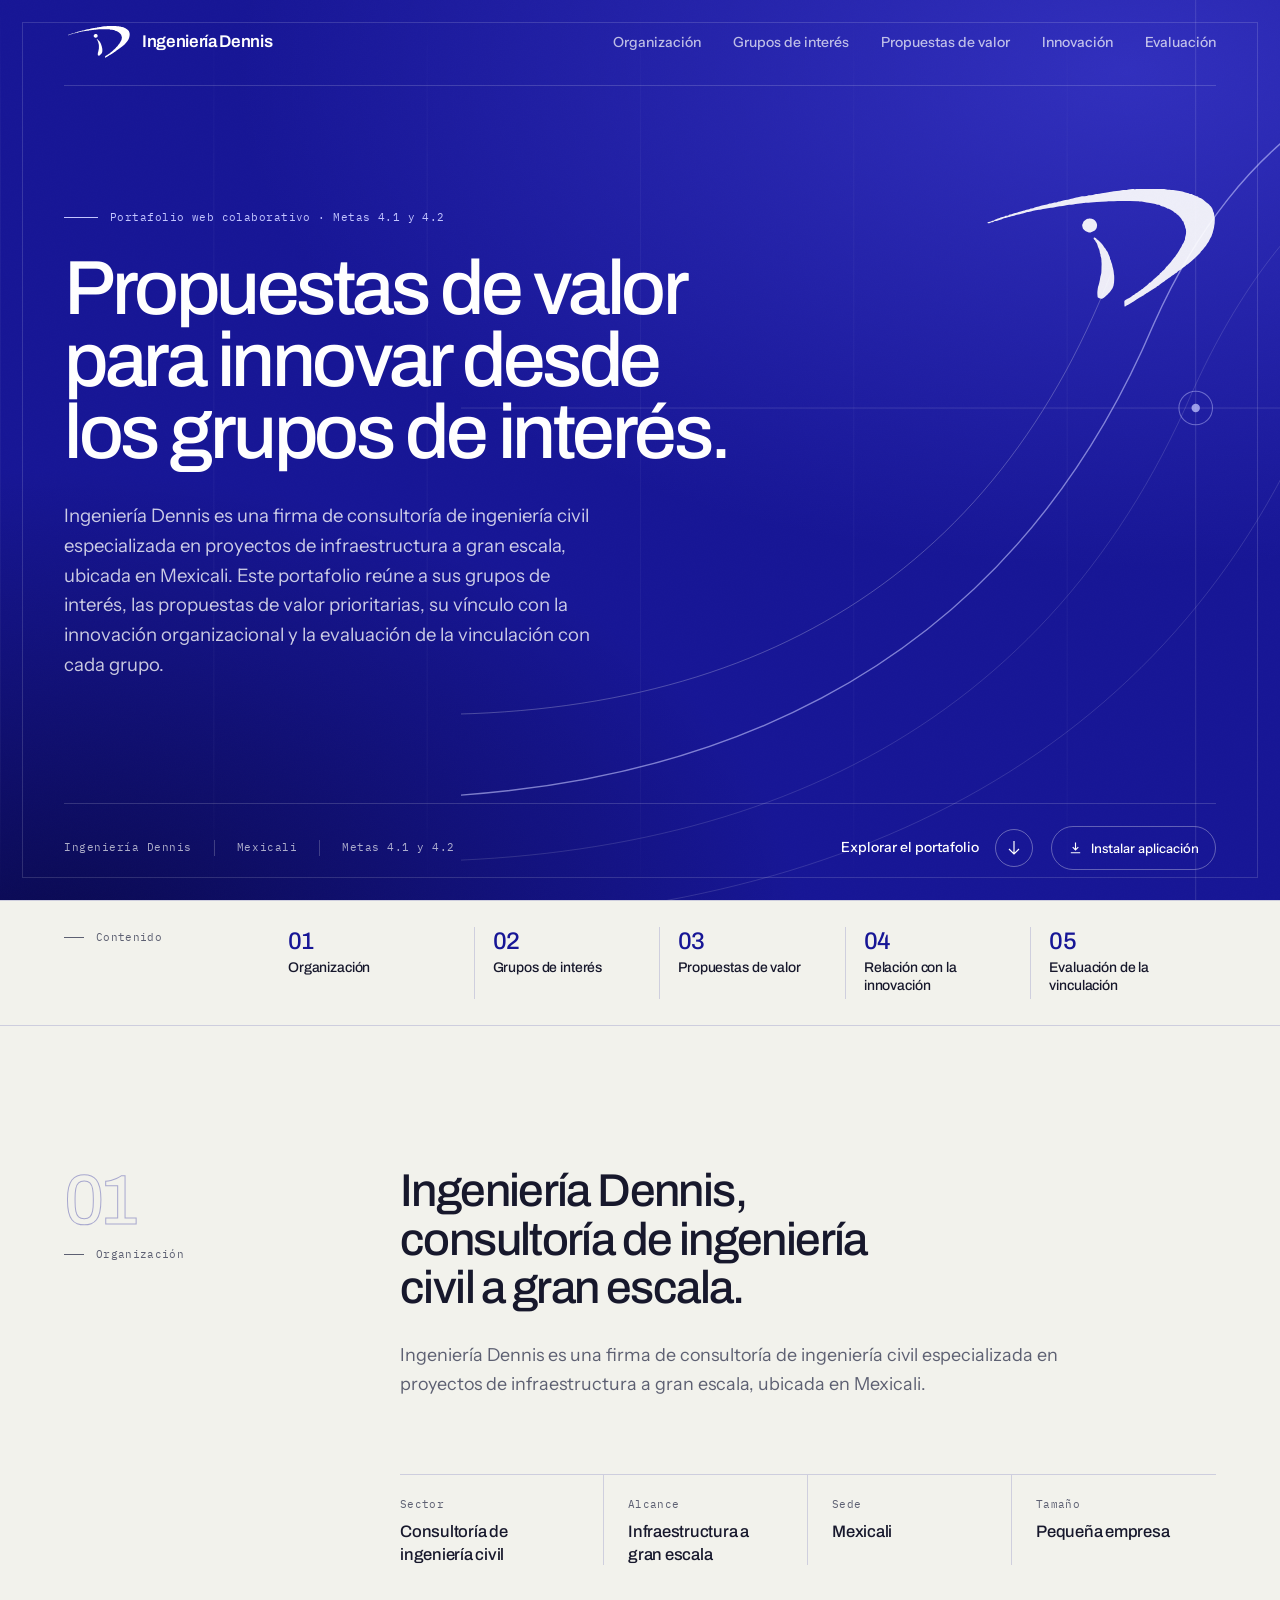
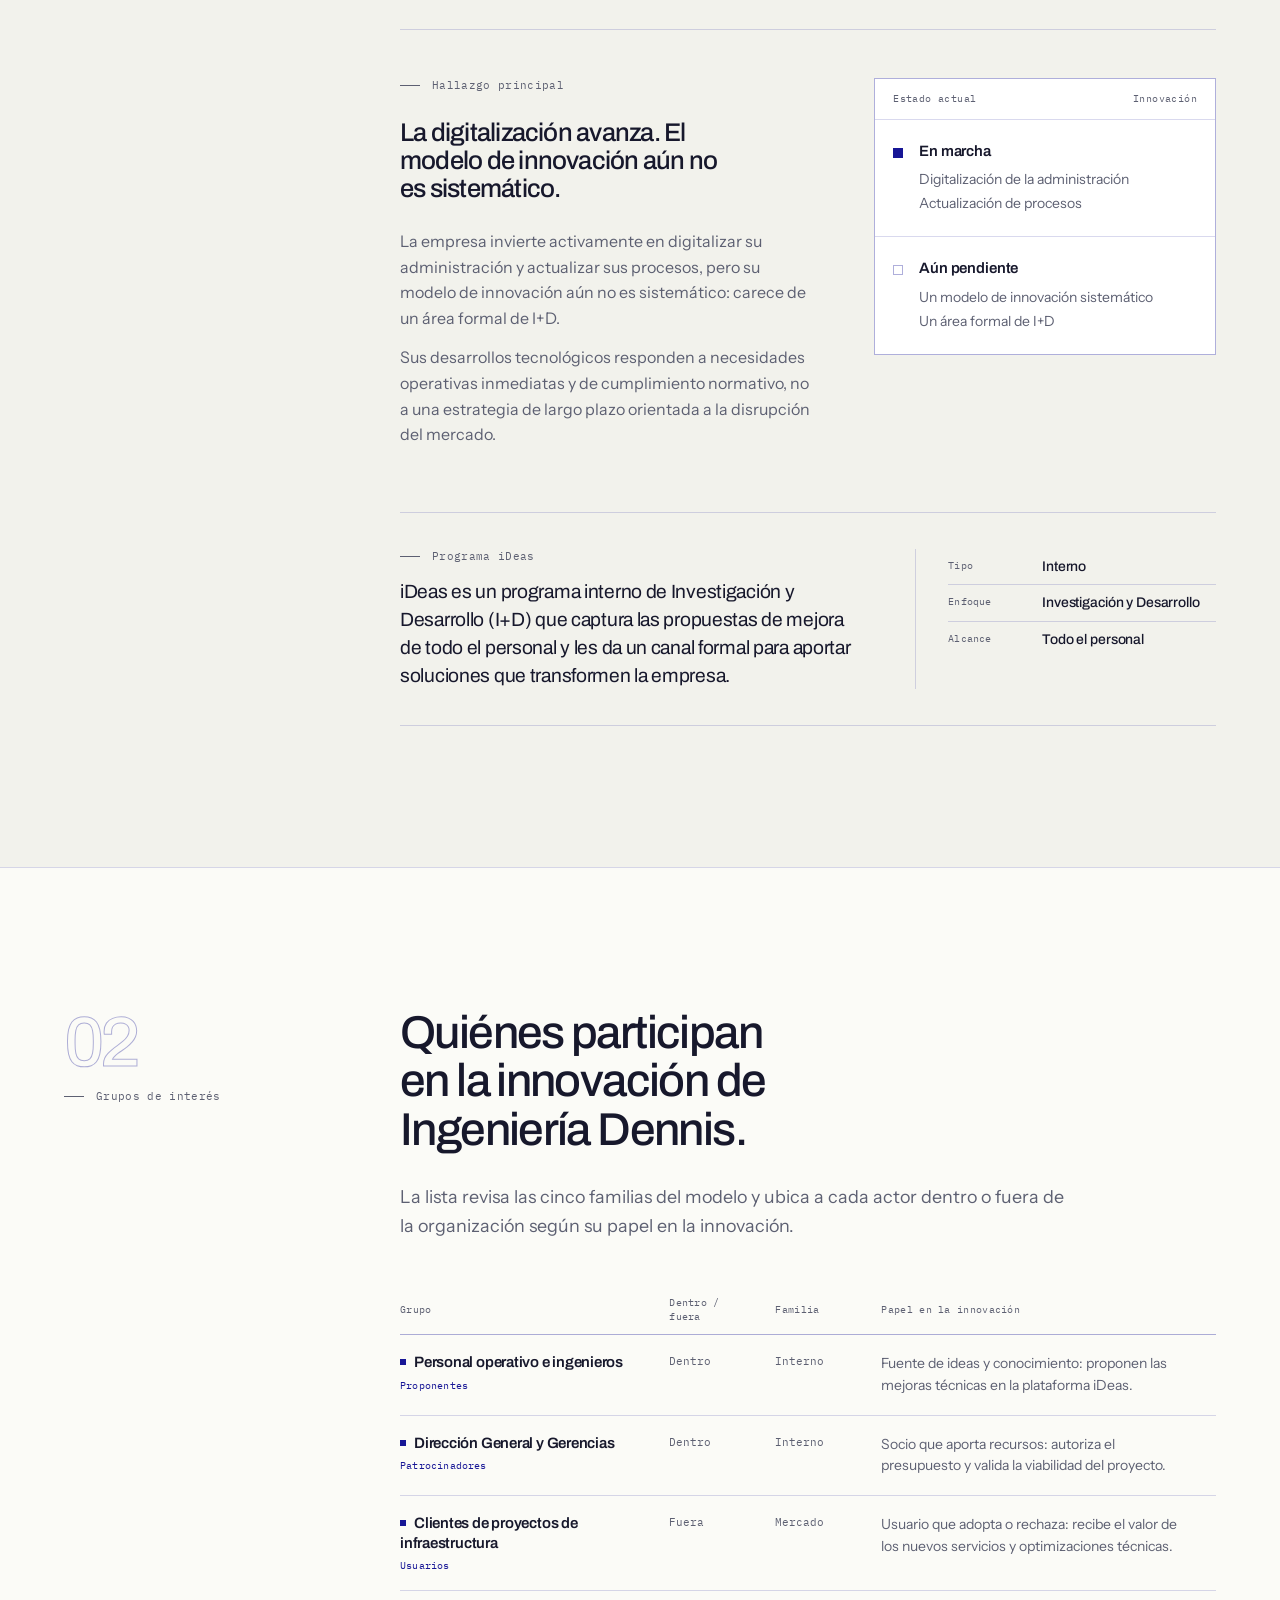
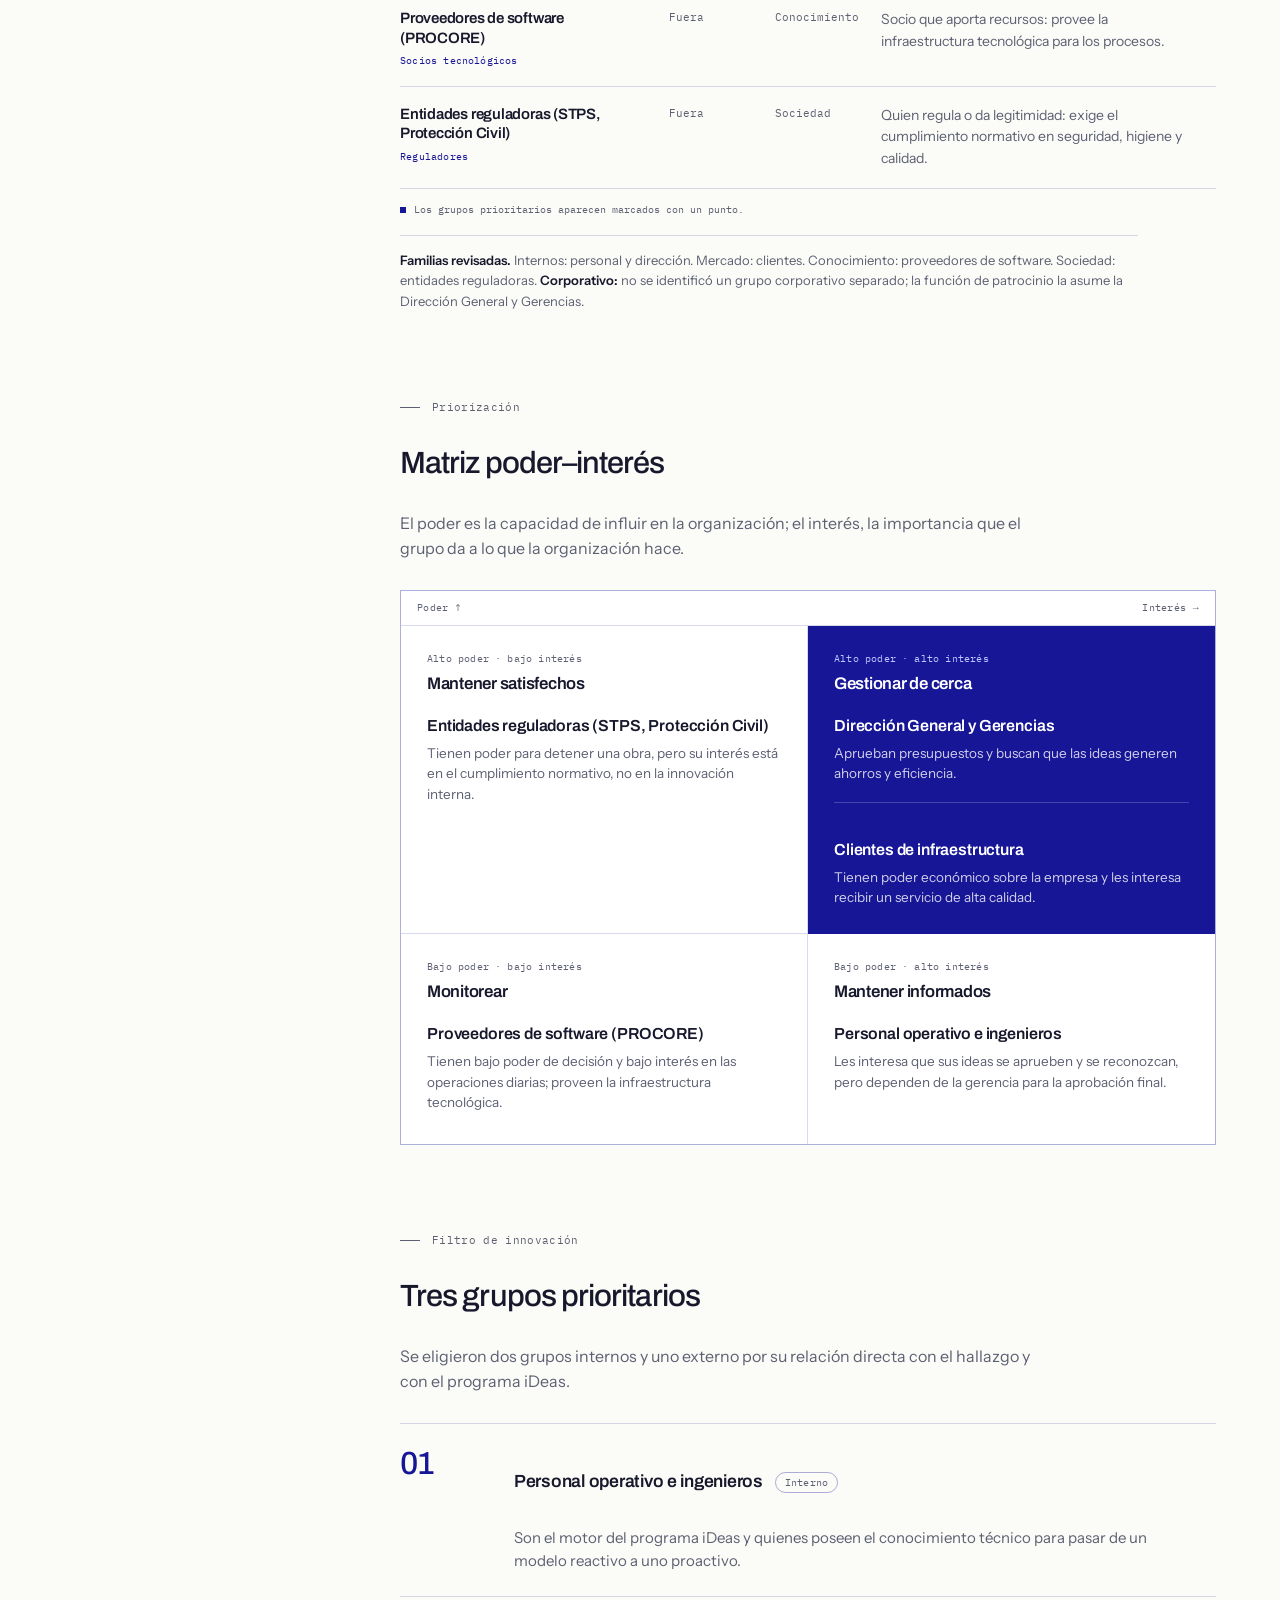
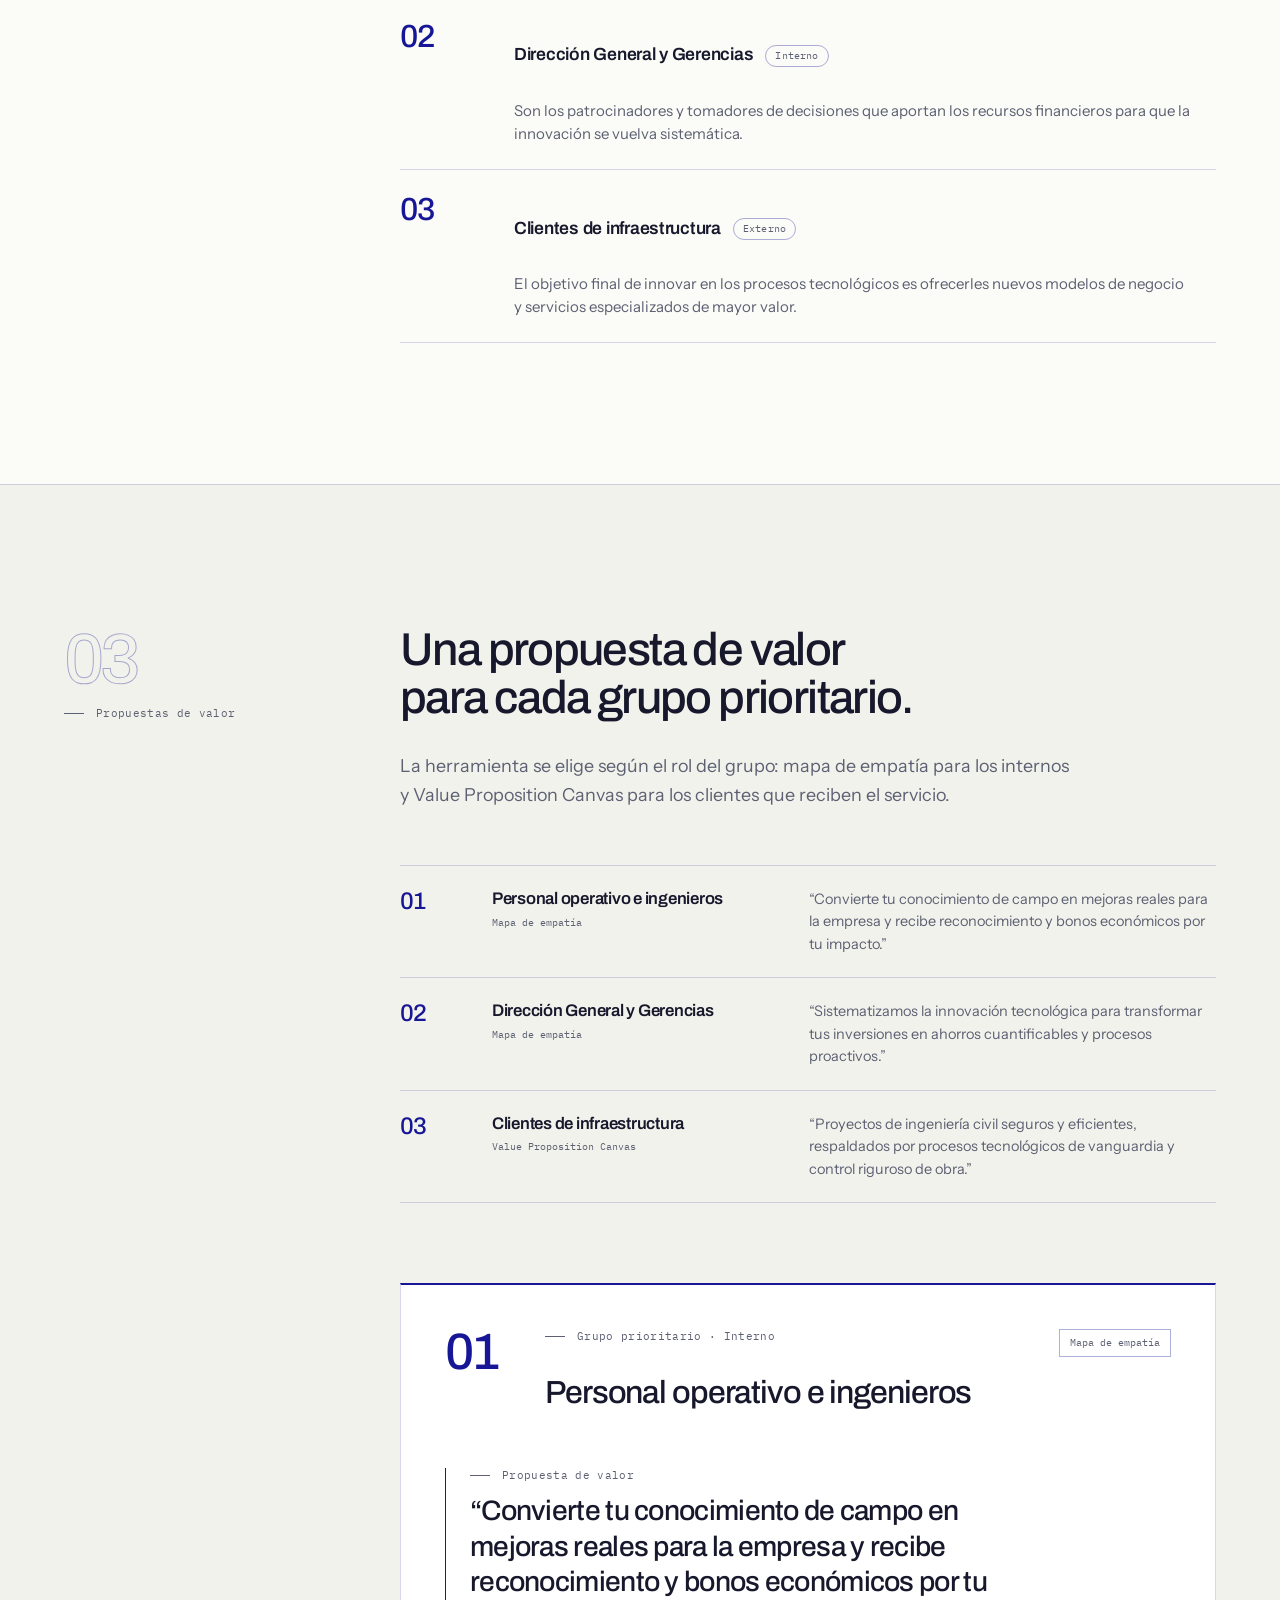
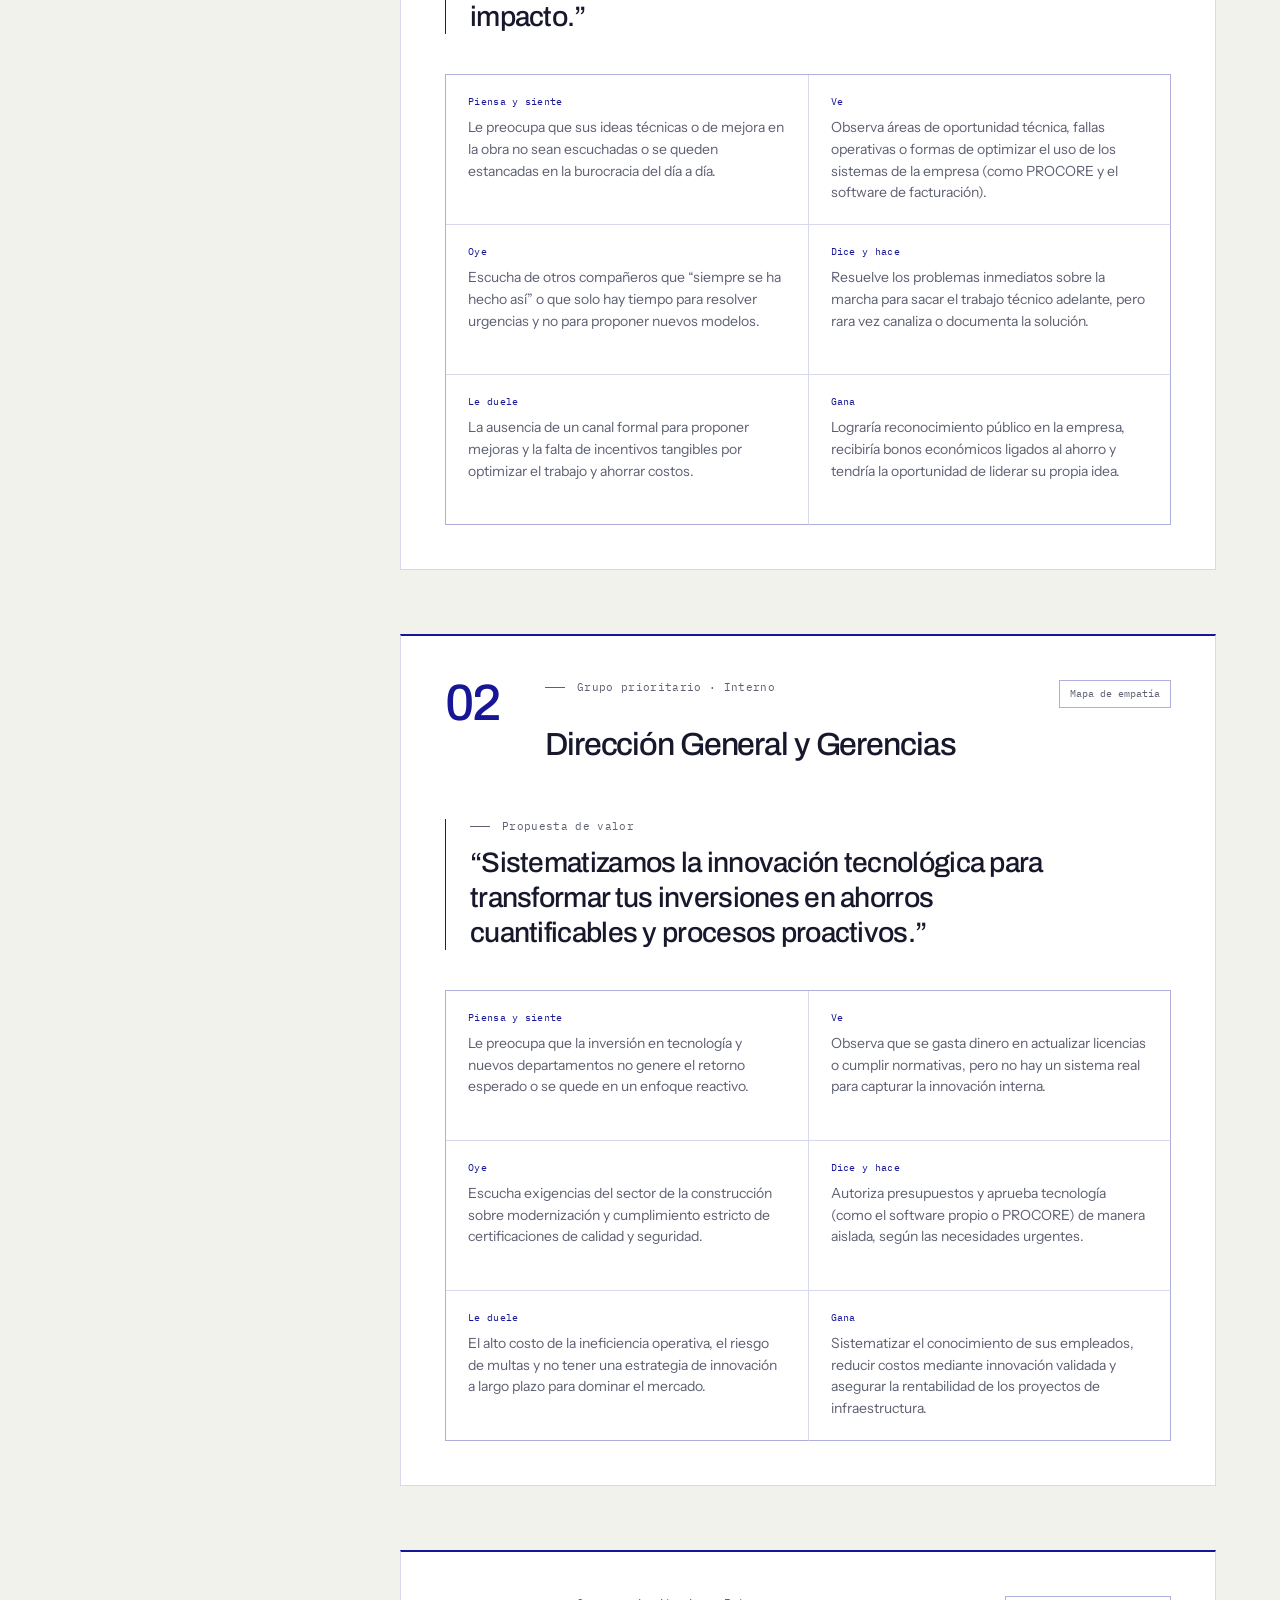
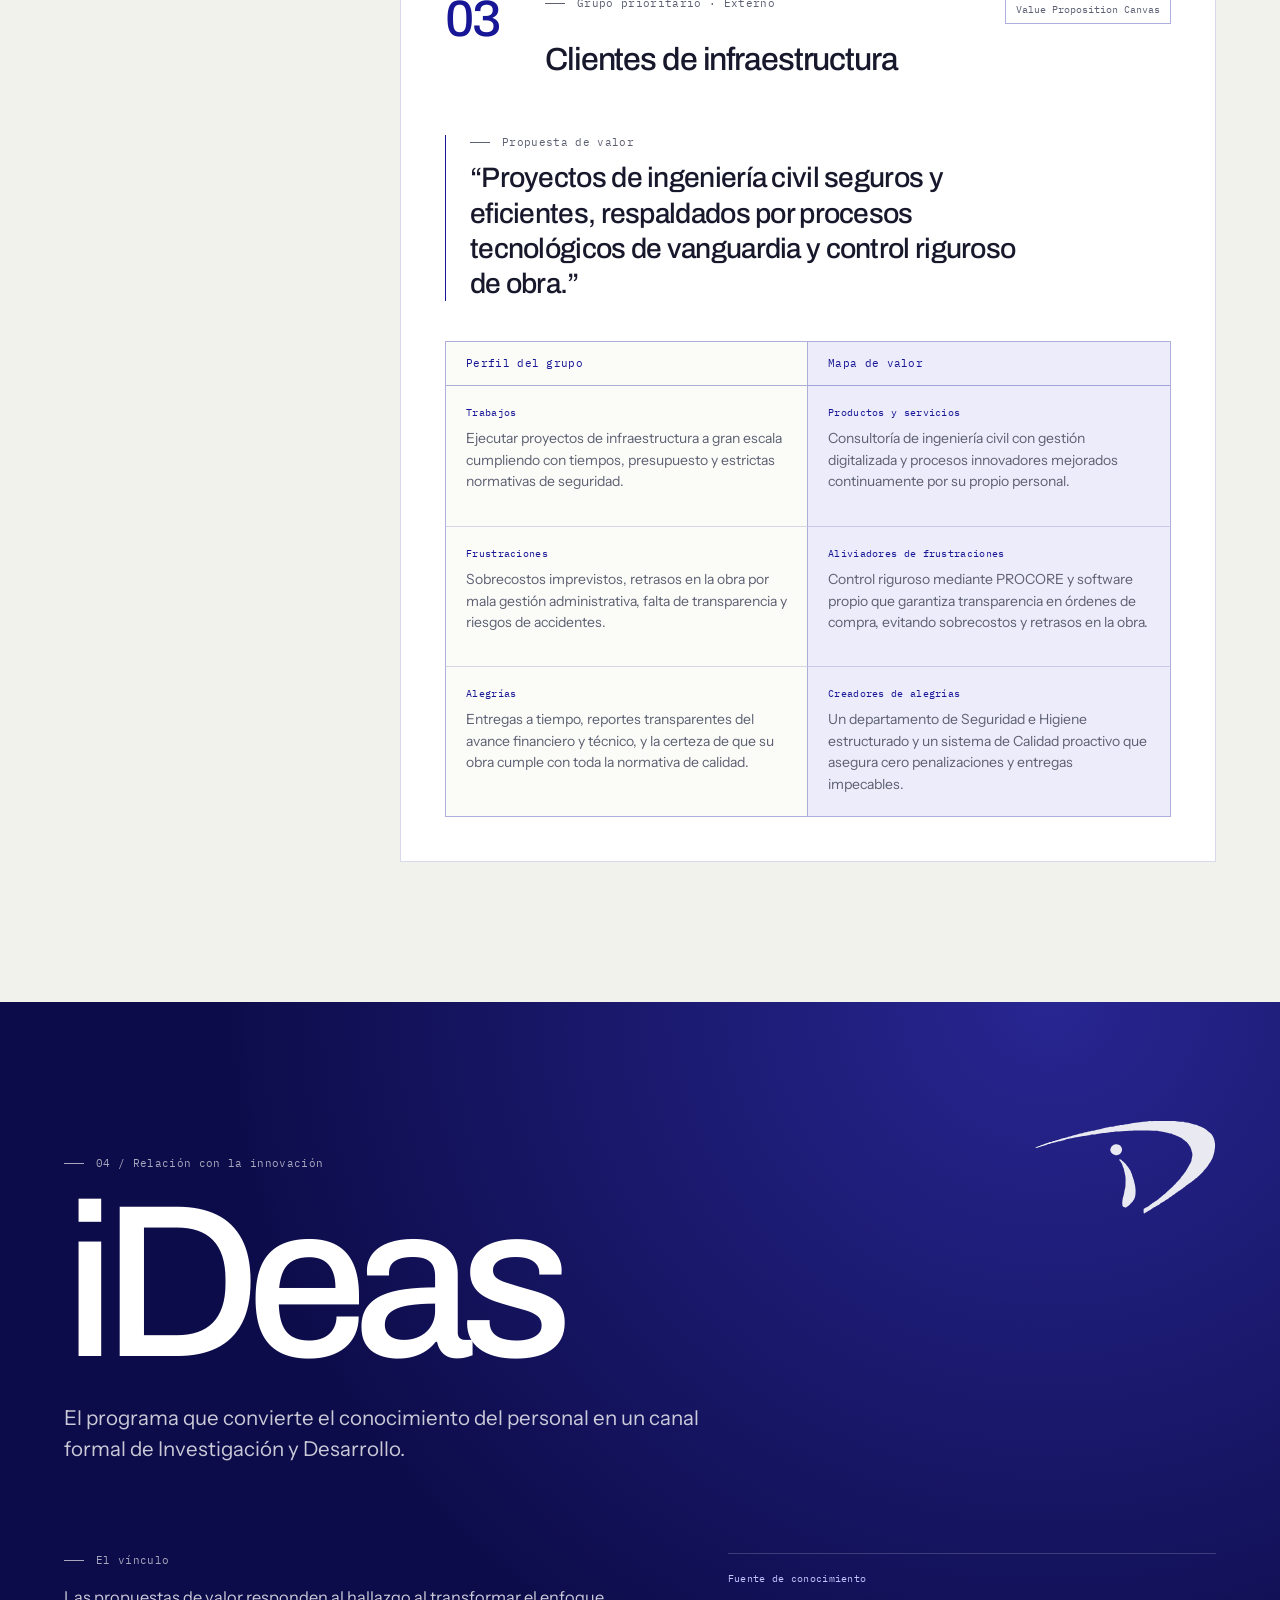
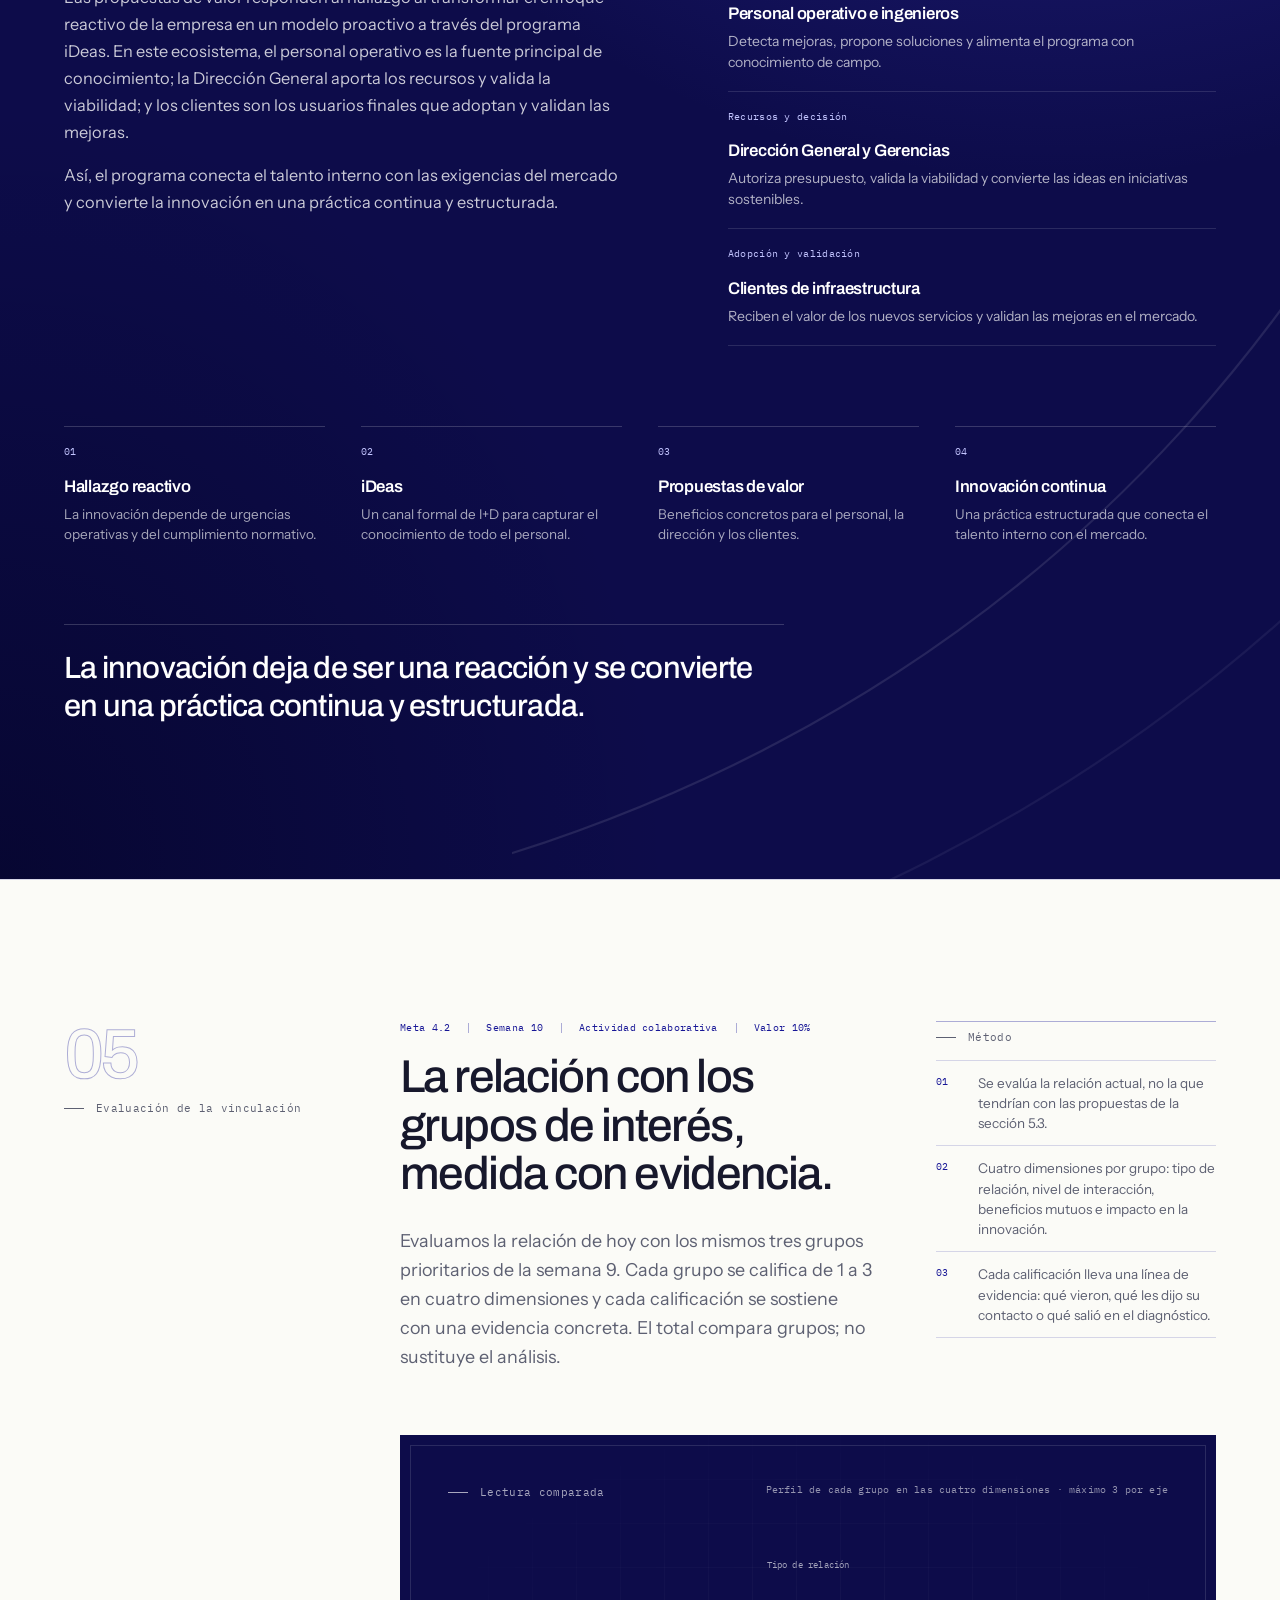
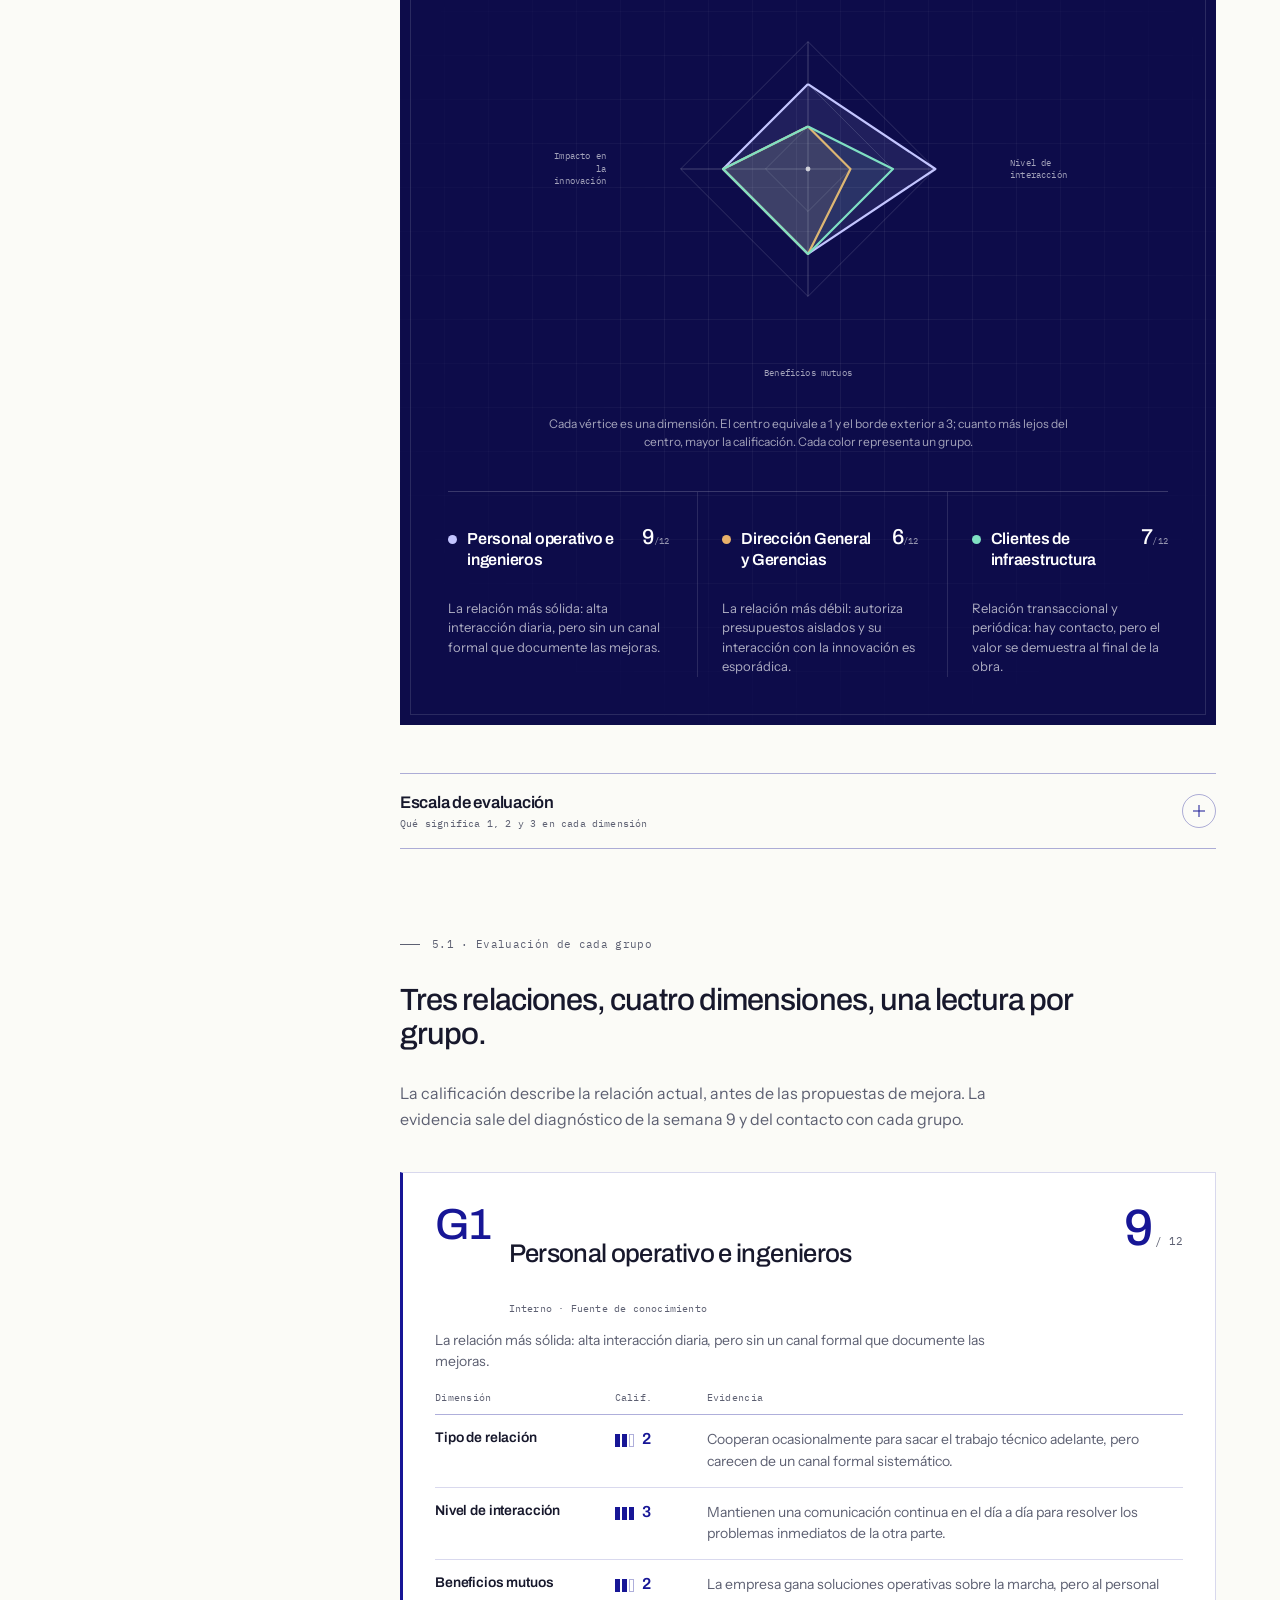
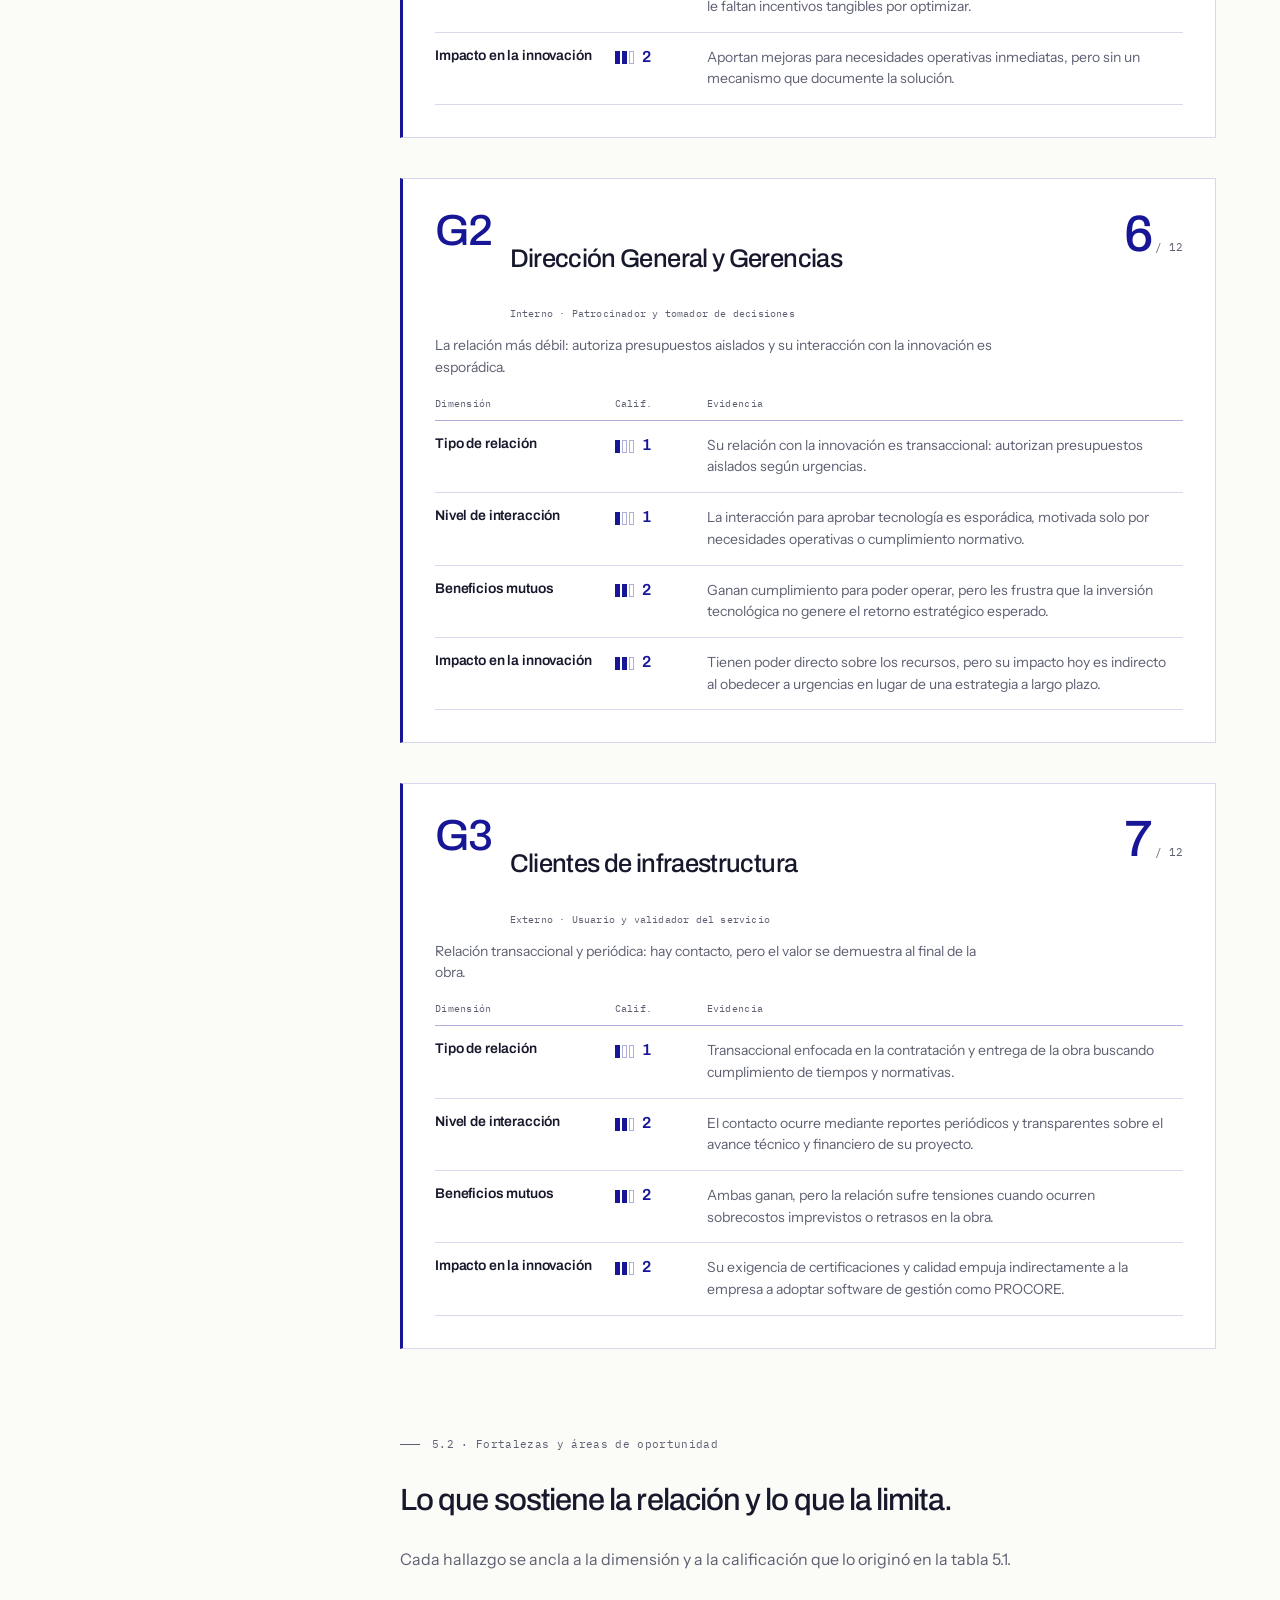
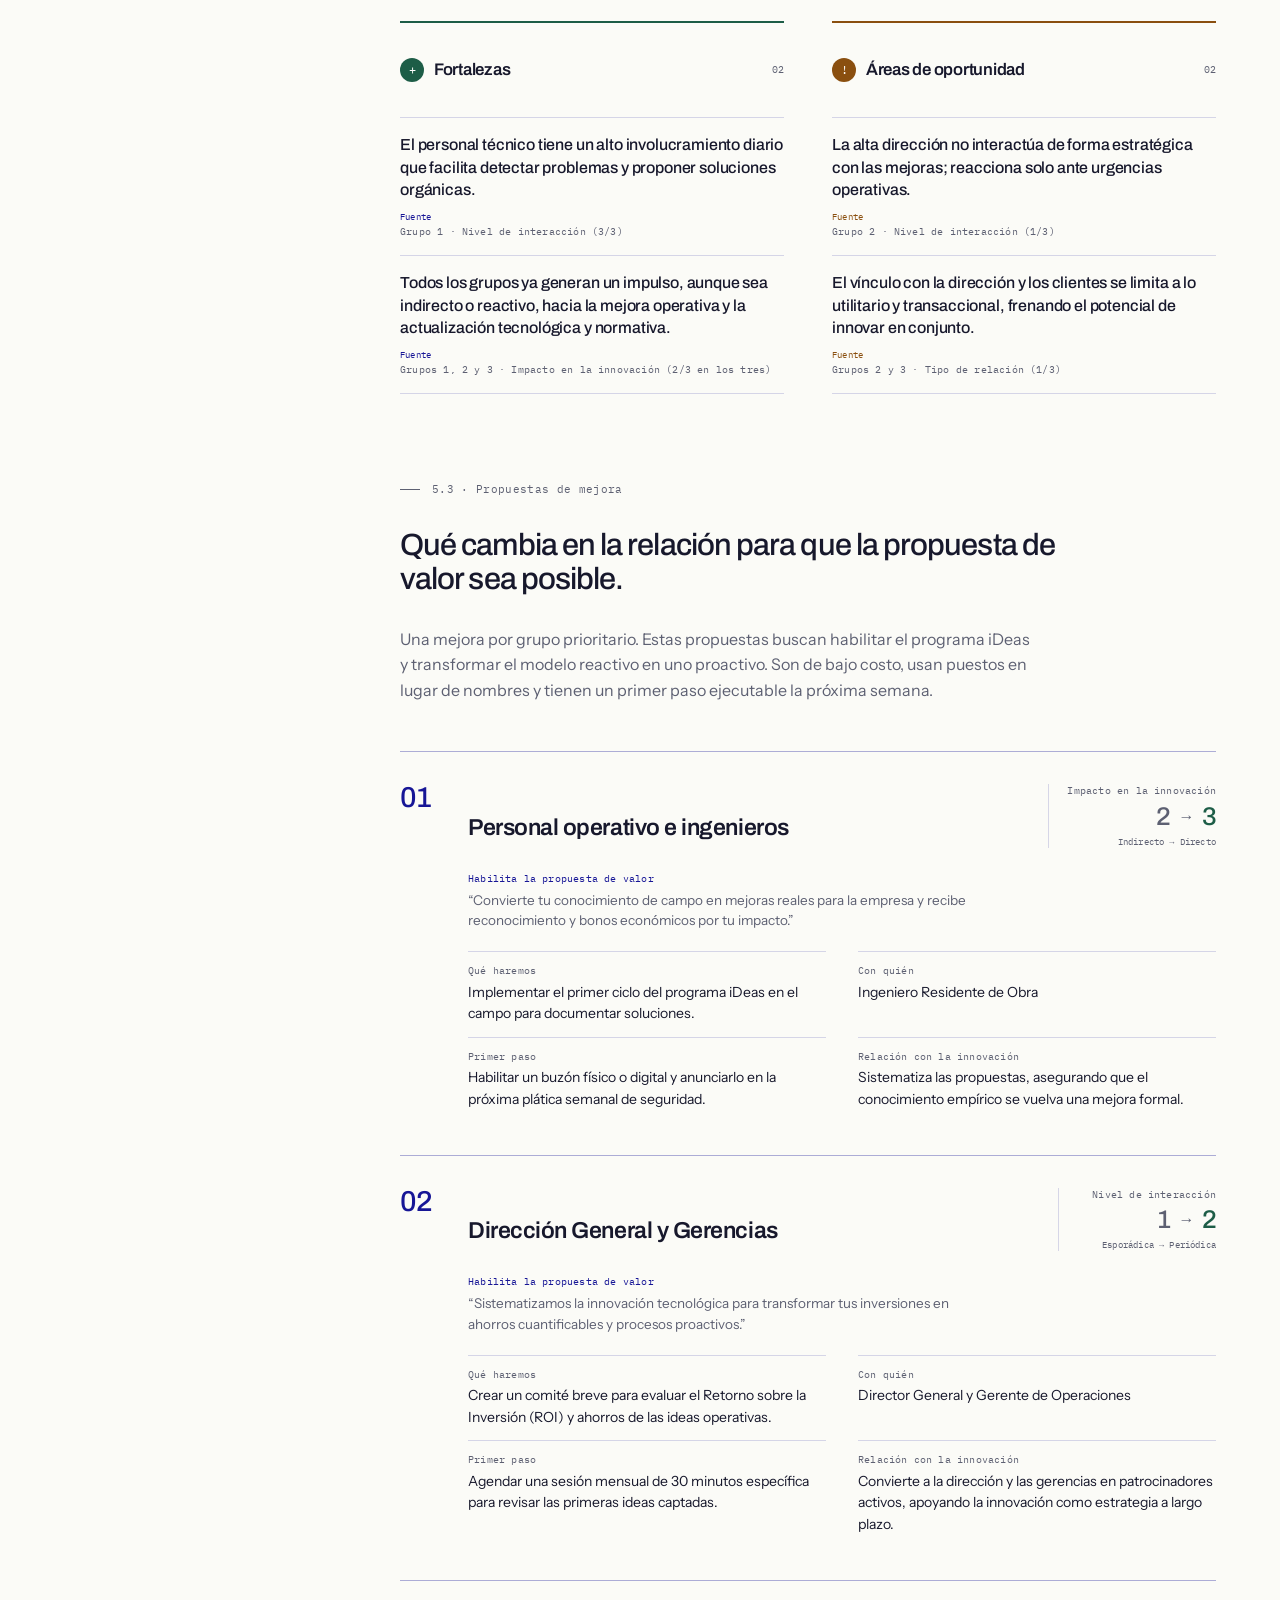
==== commit 3953d8e8: "Explicar la lectura del gráfico de radar de la evaluación" ====
--- a/index.html
+++ b/index.html
@@ -734,7 +734,8 @@
             </div>
 
             <div class="eval-board-grid">
-              <div class="radar-frame">
+              <div class="radar-visual">
+                <div class="radar-frame">
                 <span class="radar-axis radar-axis--top">Tipo de relación</span>
                 <span class="radar-axis radar-axis--right">Nivel de interacción</span>
                 <span class="radar-axis radar-axis--bottom">Beneficios mutuos</span>
@@ -759,6 +760,9 @@
                   </g>
                   <circle class="radar-center" cx="200" cy="200" r="2.5" aria-hidden="true" />
                 </svg>
+                </div>
+
+                <p class="radar-note">Cada vértice es una dimensión. El centro equivale a 1 y el borde exterior a 3; cuanto más lejos del centro, mayor la calificación. Cada color representa un grupo.</p>
               </div>
 
               <div class="radar-legend">
--- a/css/styles.css
+++ b/css/styles.css
@@ -2362,6 +2362,13 @@
 
 /* Radar */
 
+.radar-visual {
+  display: grid;
+  justify-items: center;
+  gap: 14px;
+  width: 100%;
+}
+
 .radar-frame {
   display: grid;
   grid-template-columns: 58px minmax(0, 1fr) 58px;
@@ -2370,6 +2377,14 @@
   width: 100%;
   max-width: 520px;
   margin-inline: auto;
+}
+
+.radar-note {
+  max-width: 520px;
+  color: rgba(255, 255, 255, 0.62);
+  font-size: 12px;
+  line-height: 1.5;
+  text-align: center;
 }
 
 .radar-svg {
@@ -4407,6 +4422,7 @@
   .eval-board .label--light,
   .eval-board-note,
   .radar-axis,
+  .radar-note,
   .radar-item p,
   .radar-total span {
     color: #555 !important;
